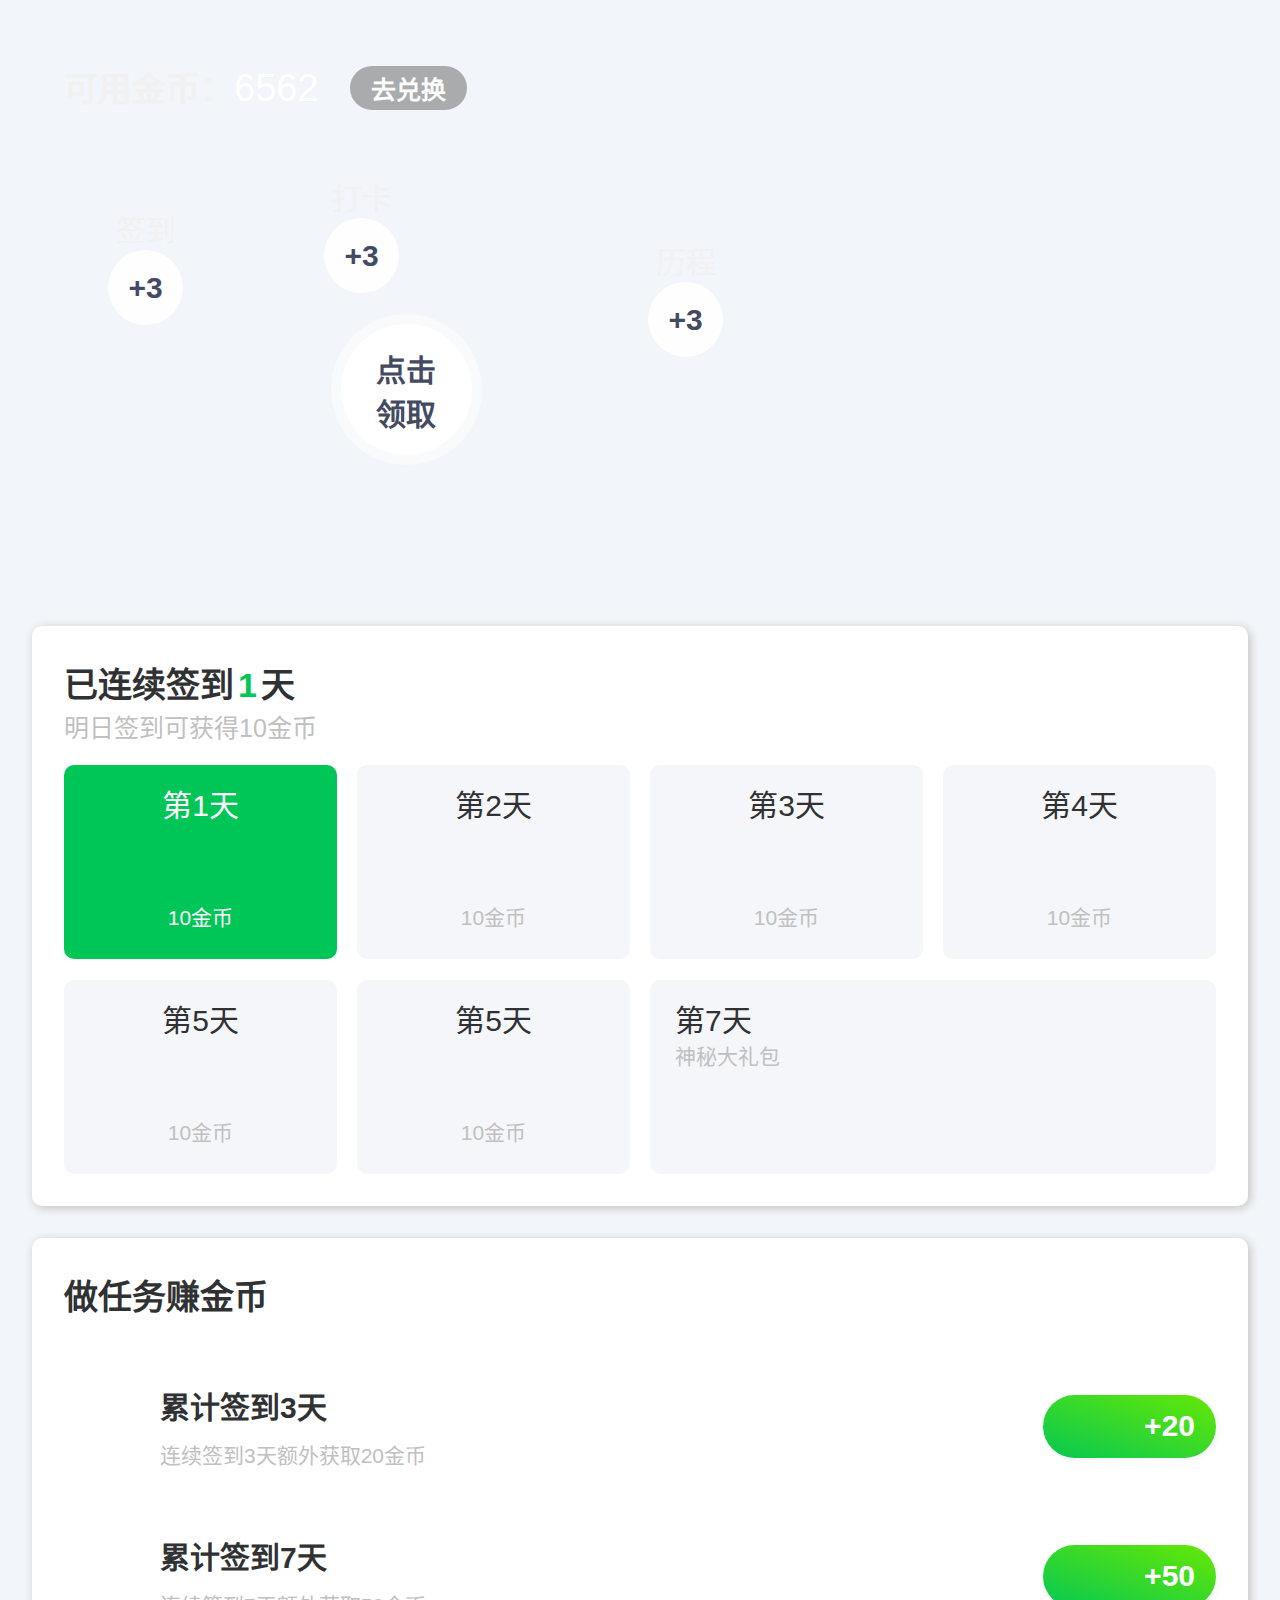
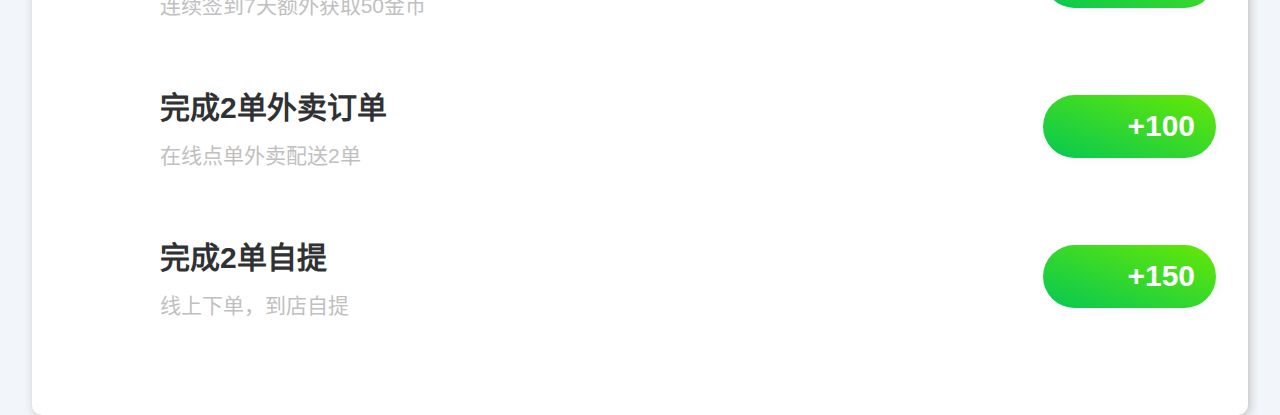
==== page4.html @ 18d3a0b7 "1 file modified, 3 added, 1 deleted" ====
<!DOCTYPE html>


<html lang="zh-CN" style="--status-bar-height: 0px; --top-window-height: 0px; --window-left: 0px; --window-right: 0px; --window-margin: 0px; --window-top: calc(var(--top-window-height) + 0px); --window-bottom: 0px;"><head>
  <meta charset="utf-8">
  <meta http-equiv="X-UA-Compatible" content="IE=edge">
  <title>每日签到</title>
  <script>
      var coverSupport = 'CSS' in window && typeof CSS.supports === 'function' && (CSS.supports('top: env(a)') || CSS.supports('top: constant(a)'))
      document.write('<meta name="viewport" content="width=device-width, user-scalable=no, initial-scale=1.0, maximum-scale=1.0, minimum-scale=1.0' + (coverSupport ? ', viewport-fit=cover' : '') + '" />')
  </script><meta name="viewport" content="width=device-width, user-scalable=no, initial-scale=1.0, maximum-scale=1.0, minimum-scale=1.0, viewport-fit=cover">
  <link rel="stylesheet" href="/static/index.css">
<style type="text/css">@charset "UTF-8";
/**
* 这里是uni-app内置的常用样式变量
*
* uni-app 官方扩展插件及插件市场（https://ext.dcloud.net.cn）上很多三方插件均使用了这些样式变量
* 如果你是插件开发者，建议你使用scss预处理，并在插件代码中直接使用这些变量（无需 import 这个文件），方便用户通过搭积木的方式开发整体风格一致的App
*
*/
/**
* 如果你是App开发者（插件使用者），你可以通过修改这些变量来定制自己的插件主题，实现自定义主题功能
*
* 如果你的项目同样使用了scss预处理，你也可以直接在你的 scss 代码中使用如下变量，同时无需 import 这个文件
*/
/* 颜色变量 */
/* 行为相关颜色 */
/* 文字基本颜色 */
/* 背景颜色 */
/* 边框颜色 */
/* 尺寸变量 */
/* 文字尺寸 */
/* 图片尺寸 */
/* Border Radius */
/* 水平间距 */
/* 垂直间距 */
/* 透明度 */
/* 文章场景相关 */
/*
ColorUi for uniApp  v2.1.6 | by 文晓港 2019-05-31 10:44:24
仅供学习交流，如作它用所承受的法律责任一概与作者无关  

*使用ColorUi开发扩展与插件时，请注明基于ColorUi开发 

（QQ交流群：240787041）
*/
/* ==================
  初始化
==================== */
body {
background-color: #f2f5f9;
font-size: 30px;
color: #333333;
font-family: Helvetica Neue, Helvetica, sans-serif;
}
uni-view,
uni-scroll-view,
uni-swiper,
uni-button,
uni-input,
uni-textarea,
uni-label,
uni-navigator,
uni-image {
box-sizing: border-box;
}
.round {
border-radius: 5406px;
}
.radius {
border-radius: 6px;
}
/* ==================
    图片
==================== */
uni-image {
max-width: 100%;
display: inline-block;
position: relative;
z-index: 0;
}
uni-image.loading::before {
content: "";
background-color: #f5f5f5;
display: block;
position: absolute;
width: 100%;
height: 100%;
z-index: -2;
}
uni-image.loading::after {
content: "\e7f1";
font-family: "cuIcon";
position: absolute;
top: 0;
left: 0;
width: 34px;
height: 34px;
line-height: 34px;
right: 0;
bottom: 0;
z-index: -1;
font-size: 34px;
margin: auto;
color: #ccc;
-webkit-animation: cuIcon-spin 2s infinite linear;
animation: cuIcon-spin 2s infinite linear;
display: block;
}
.response {
width: 100%;
}
/* ==================
   开关
==================== */
uni-switch,
uni-checkbox,
uni-radio {
position: relative;
}
uni-switch::after,
uni-switch::before {
font-family: "cuIcon";
content: "\e645";
position: absolute;
color: #ffffff !important;
top: 0%;
left: 0px;
font-size: 28px;
line-height: 26px;
width: 50%;
text-align: center;
pointer-events: none;
-webkit-transform: scale(0, 0);
    transform: scale(0, 0);
transition: all 0.3s ease-in-out 0s;
z-index: 9;
bottom: 0;
height: 26px;
margin: auto;
}
uni-switch::before {
content: "\e646";
right: 0;
-webkit-transform: scale(1, 1);
    transform: scale(1, 1);
left: auto;
}
uni-switch[checked]::after,
uni-switch.checked::after {
-webkit-transform: scale(1, 1);
    transform: scale(1, 1);
}
uni-switch[checked]::before,
uni-switch.checked::before {
-webkit-transform: scale(0, 0);
    transform: scale(0, 0);
}
uni-radio::before,
uni-checkbox::before {
font-family: "cuIcon";
content: "\e645";
position: absolute;
color: #ffffff !important;
top: 50%;
margin-top: -8px;
right: 5px;
font-size: 34px;
line-height: 16px;
pointer-events: none;
-webkit-transform: scale(1, 1);
    transform: scale(1, 1);
transition: all 0.3s ease-in-out 0s;
z-index: 9;
}
uni-radio .wx-radio-input,
uni-checkbox .wx-checkbox-input,
uni-radio .uni-radio-input,
uni-checkbox .uni-checkbox-input {
margin: 0;
width: 24px;
height: 24px;
}
uni-checkbox.round .wx-checkbox-input,
uni-checkbox.round .uni-checkbox-input {
border-radius: 108px;
}
uni-switch[checked]::before {
-webkit-transform: scale(0, 0);
    transform: scale(0, 0);
}
uni-switch .wx-switch-input,
uni-switch .uni-switch-input {
border: none;
padding: 0 24px;
width: 48px;
height: 26px;
margin: 0;
border-radius: 108px;
}
uni-switch .wx-switch-input:not([class*="bg-"]),
uni-switch .uni-switch-input:not([class*="bg-"]) {
background: #8799a3 !important;
}
uni-switch .wx-switch-input::after,
uni-switch .uni-switch-input::after {
margin: auto;
width: 26px;
height: 26px;
border-radius: 108px;
left: 0px;
top: 0px;
bottom: 0px;
position: absolute;
-webkit-transform: scale(0.9, 0.9);
    transform: scale(0.9, 0.9);
transition: all 0.1s ease-in-out 0s;
}
uni-switch .wx-switch-input.wx-switch-input-checked::after,
uni-switch .uni-switch-input.uni-switch-input-checked::after {
margin: auto;
left: 22px;
box-shadow: none;
-webkit-transform: scale(0.9, 0.9);
    transform: scale(0.9, 0.9);
}
uni-radio-group {
display: inline-block;
}
uni-switch.radius .wx-switch-input::after,
uni-switch.radius .wx-switch-input,
uni-switch.radius .wx-switch-input::before,
uni-switch.radius .uni-switch-input::after,
uni-switch.radius .uni-switch-input,
uni-switch.radius .uni-switch-input::before {
border-radius: 10px;
}
uni-switch .wx-switch-input::before,
uni-radio.radio::before,
uni-checkbox .wx-checkbox-input::before,
uni-radio .wx-radio-input::before,
uni-switch .uni-switch-input::before,
uni-radio.radio::before,
uni-checkbox .uni-checkbox-input::before,
uni-radio .uni-radio-input::before {
display: none;
}
uni-radio.radio[checked]::after,
uni-radio.radio .uni-radio-input-checked::after {
content: "";
background-color: transparent;
display: block;
position: absolute;
width: 8px;
height: 8px;
z-index: 999;
top: 0px;
left: 0px;
right: 0;
bottom: 0;
margin: auto;
border-radius: 216px;

border: 7px solid #ffffff !important;
}
.switch-sex::after {
content: "\e71c";
}
.switch-sex::before {
content: "\e71a";
}
.switch-sex .wx-switch-input,
.switch-sex .uni-switch-input {
background: #e54d42 !important;
border-color: #e54d42 !important;
}
.switch-sex[checked] .wx-switch-input,
.switch-sex.checked .uni-switch-input {
background: #0081ff !important;
border-color: #0081ff !important;
}
uni-switch.red[checked] .wx-switch-input.wx-switch-input-checked,
uni-checkbox.red[checked] .wx-checkbox-input,
uni-radio.red[checked] .wx-radio-input,
uni-switch.red.checked .uni-switch-input.uni-switch-input-checked,
uni-checkbox.red.checked .uni-checkbox-input,
uni-radio.red.checked .uni-radio-input {
background-color: #e54d42 !important;
border-color: #e54d42 !important;
color: #ffffff !important;
}
uni-switch.orange[checked] .wx-switch-input,
uni-checkbox.orange[checked] .wx-checkbox-input,
uni-radio.orange[checked] .wx-radio-input,
uni-switch.orange.checked .uni-switch-input,
uni-checkbox.orange.checked .uni-checkbox-input,
uni-radio.orange.checked .uni-radio-input {
background-color: #f37b1d !important;
border-color: #f37b1d !important;
color: #ffffff !important;
}
uni-switch.yellow[checked] .wx-switch-input,
uni-checkbox.yellow[checked] .wx-checkbox-input,
uni-radio.yellow[checked] .wx-radio-input,
uni-switch.yellow.checked .uni-switch-input,
uni-checkbox.yellow.checked .uni-checkbox-input,
uni-radio.yellow.checked .uni-radio-input {
background-color: #fbbd08 !important;
border-color: #fbbd08 !important;
color: #333333 !important;
}
uni-switch.olive[checked] .wx-switch-input,
uni-checkbox.olive[checked] .wx-checkbox-input,
uni-radio.olive[checked] .wx-radio-input,
uni-switch.olive.checked .uni-switch-input,
uni-checkbox.olive.checked .uni-checkbox-input,
uni-radio.olive.checked .uni-radio-input {
background-color: #8dc63f !important;
border-color: #8dc63f !important;
color: #ffffff !important;
}
uni-switch.green[checked] .wx-switch-input,
uni-switch[checked] .wx-switch-input,
uni-checkbox.green[checked] .wx-checkbox-input,
uni-checkbox[checked] .wx-checkbox-input,
uni-radio.green[checked] .wx-radio-input,
uni-radio[checked] .wx-radio-input,
uni-switch.green.checked .uni-switch-input,
uni-switch.checked .uni-switch-input,
uni-checkbox.green.checked .uni-checkbox-input,
uni-checkbox.checked .uni-checkbox-input,
uni-radio.green.checked .uni-radio-input,
uni-radio.checked .uni-radio-input {
background-color: #39b54a !important;
border-color: #39b54a !important;
color: #ffffff !important;
border-color: #39B54A !important;
}
uni-switch.cyan[checked] .wx-switch-input,
uni-checkbox.cyan[checked] .wx-checkbox-input,
uni-radio.cyan[checked] .wx-radio-input,
uni-switch.cyan.checked .uni-switch-input,
uni-checkbox.cyan.checked .uni-checkbox-input,
uni-radio.cyan.checked .uni-radio-input {
background-color: #1cbbb4 !important;
border-color: #1cbbb4 !important;
color: #ffffff !important;
}
uni-switch.blue[checked] .wx-switch-input,
uni-checkbox.blue[checked] .wx-checkbox-input,
uni-radio.blue[checked] .wx-radio-input,
uni-switch.blue.checked .uni-switch-input,
uni-checkbox.blue.checked .uni-checkbox-input,
uni-radio.blue.checked .uni-radio-input {
background-color: #0081ff !important;
border-color: #0081ff !important;
color: #ffffff !important;
}
uni-switch.purple[checked] .wx-switch-input,
uni-checkbox.purple[checked] .wx-checkbox-input,
uni-radio.purple[checked] .wx-radio-input,
uni-switch.purple.checked .uni-switch-input,
uni-checkbox.purple.checked .uni-checkbox-input,
uni-radio.purple.checked .uni-radio-input {
background-color: #6739b6 !important;
border-color: #6739b6 !important;
color: #ffffff !important;
}
uni-switch.mauve[checked] .wx-switch-input,
uni-checkbox.mauve[checked] .wx-checkbox-input,
uni-radio.mauve[checked] .wx-radio-input,
uni-switch.mauve.checked .uni-switch-input,
uni-checkbox.mauve.checked .uni-checkbox-input,
uni-radio.mauve.checked .uni-radio-input {
background-color: #9c26b0 !important;
border-color: #9c26b0 !important;
color: #ffffff !important;
}
uni-switch.pink[checked] .wx-switch-input,
uni-checkbox.pink[checked] .wx-checkbox-input,
uni-radio.pink[checked] .wx-radio-input,
uni-switch.pink.checked .uni-switch-input,
uni-checkbox.pink.checked .uni-checkbox-input,
uni-radio.pink.checked .uni-radio-input {
background-color: #e03997 !important;
border-color: #e03997 !important;
color: #ffffff !important;
}
uni-switch.brown[checked] .wx-switch-input,
uni-checkbox.brown[checked] .wx-checkbox-input,
uni-radio.brown[checked] .wx-radio-input,
uni-switch.brown.checked .uni-switch-input,
uni-checkbox.brown.checked .uni-checkbox-input,
uni-radio.brown.checked .uni-radio-input {
background-color: #a5673f !important;
border-color: #a5673f !important;
color: #ffffff !important;
}
uni-switch.grey[checked] .wx-switch-input,
uni-checkbox.grey[checked] .wx-checkbox-input,
uni-radio.grey[checked] .wx-radio-input,
uni-switch.grey.checked .uni-switch-input,
uni-checkbox.grey.checked .uni-checkbox-input,
uni-radio.grey.checked .uni-radio-input {
background-color: #8799a3 !important;
border-color: #8799a3 !important;
color: #ffffff !important;
}
uni-switch.gray[checked] .wx-switch-input,
uni-checkbox.gray[checked] .wx-checkbox-input,
uni-radio.gray[checked] .wx-radio-input,
uni-switch.gray.checked .uni-switch-input,
uni-checkbox.gray.checked .uni-checkbox-input,
uni-radio.gray.checked .uni-radio-input {
background-color: #f0f0f0 !important;
border-color: #f0f0f0 !important;
color: #333333 !important;
}
uni-switch.black[checked] .wx-switch-input,
uni-checkbox.black[checked] .wx-checkbox-input,
uni-radio.black[checked] .wx-radio-input,
uni-switch.black.checked .uni-switch-input,
uni-checkbox.black.checked .uni-checkbox-input,
uni-radio.black.checked .uni-radio-input {
background-color: #333333 !important;
border-color: #333333 !important;
color: #ffffff !important;
}
uni-switch.white[checked] .wx-switch-input,
uni-checkbox.white[checked] .wx-checkbox-input,
uni-radio.white[checked] .wx-radio-input,
uni-switch.white.checked .uni-switch-input,
uni-checkbox.white.checked .uni-checkbox-input,
uni-radio.white.checked .uni-radio-input {
background-color: #ffffff !important;
border-color: #ffffff !important;
color: #333333 !important;
}
/* ==================
    边框
==================== */
/* -- 实线 -- */
.solid,
.solid-top,
.solid-right,
.solid-bottom,
.solid-left,
.solids,
.solids-top,
.solids-right,
.solids-bottom,
.solids-left,
.dashed,
.dashed-top,
.dashed-right,
.dashed-bottom,
.dashed-left {
position: relative;
}
.solid::after,
.solid-top::after,
.solid-right::after,
.solid-bottom::after,
.solid-left::after,
.solids::after,
.solids-top::after,
.solids-right::after,
.solids-bottom::after,
.solids-left::after,
.dashed::after,
.dashed-top::after,
.dashed-right::after,
.dashed-bottom::after,
.dashed-left::after {
content: " ";
width: 200%;
height: 200%;
position: absolute;
top: 0;
left: 0;
border-radius: inherit;
-webkit-transform: scale(0.5);
    transform: scale(0.5);
-webkit-transform-origin: 0 0;
    transform-origin: 0 0;
pointer-events: none;
box-sizing: border-box;
}
.solid::after {
border: 1px solid rgba(0, 0, 0, 0.1);
}
.solid-top::after {
border-top: 1px solid rgba(0, 0, 0, 0.1);
}
.solid-right::after {
border-right: 1px solid rgba(0, 0, 0, 0.1);
}
.solid-bottom::after {
border-bottom: 1px solid rgba(0, 0, 0, 0.1);
}
.solid-left::after {
border-left: 1px solid rgba(0, 0, 0, 0.1);
}
.solids::after {
border: 8px solid #eee;
}
.solids-top::after {
border-top: 8px solid #eee;
}
.solids-right::after {
border-right: 8px solid #eee;
}
.solids-bottom::after {
border-bottom: 8px solid #eee;
}
.solids-left::after {
border-left: 8px solid #eee;
}
/* -- 虚线 -- */
.dashed::after {
border: 1px dashed #ddd;
}
.dashed-top::after {
border-top: 1px dashed #ddd;
}
.dashed-right::after {
border-right: 1px dashed #ddd;
}
.dashed-bottom::after {
border-bottom: 1px dashed #ddd;
}
.dashed-left::after {
border-left: 1px dashed #ddd;
}
/* -- 阴影 -- */
.shadow[class*='white'] {
--ShadowSize: 0 1px 6px;
}
.shadow-lg {
--ShadowSize: 0px 43px 108px 0px;
}
.shadow-warp {
position: relative;
box-shadow: 0 0 10px rgba(0, 0, 0, 0.1);
}
.shadow-warp:before,
.shadow-warp:after {
position: absolute;
content: "";
top: 21px;
bottom: 32px;
left: 21px;
width: 50%;
box-shadow: 0 32px 21px rgba(0, 0, 0, 0.2);
-webkit-transform: rotate(-3deg);
    transform: rotate(-3deg);
z-index: -1;
}
.shadow-warp:after {
right: 21px;
left: auto;
-webkit-transform: rotate(3deg);
    transform: rotate(3deg);
}
.shadow-blur {
position: relative;
}
.shadow-blur::before {
content: "";
display: block;
background: inherit;
-webkit-filter: blur(10px);
    filter: blur(10px);
position: absolute;
width: 100%;
height: 100%;
top: 10px;
left: 10px;
z-index: -1;
opacity: 0.4;
-webkit-transform-origin: 0 0;
    transform-origin: 0 0;
border-radius: inherit;
-webkit-transform: scale(1, 1);
    transform: scale(1, 1);
}
/* ==================
    按钮
==================== */
.cu-btn {
position: relative;
border: 0px;
display: inline-flex;
align-items: center;
justify-content: center;
box-sizing: border-box;
padding: 0 32px;
font-size: 30px;
height: 69px;
line-height: 1;
text-align: center;
text-decoration: none;
overflow: visible;
margin-left: initial;
-webkit-transform: translate(0px, 0px);
    transform: translate(0px, 0px);
margin-right: initial;
}
.cu-btn::after {
display: none;
}
.cu-btn:not([class*="bg-"]) {
background-color: #f0f0f0;
}
.cu-btn[class*="line"] {
background-color: transparent;
}
.cu-btn[class*="line"]::after {
content: " ";
display: block;
width: 200%;
height: 200%;
position: absolute;
top: 0;
left: 0;
border: 1px solid currentColor;
-webkit-transform: scale(0.5);
    transform: scale(0.5);
-webkit-transform-origin: 0 0;
    transform-origin: 0 0;
box-sizing: border-box;
border-radius: 12px;
z-index: 1;
pointer-events: none;
}
.cu-btn.round[class*="line"]::after {
border-radius: 1081px;
}
.cu-btn[class*="lines"]::after {
border: 6px solid currentColor;
}
.cu-btn[class*="bg-"]::after {
display: none;
}
.cu-btn.sm {
padding: 0 21px;
font-size: 21px;
height: 51px;
}
.cu-btn.lg {
padding: 0 43px;
font-size: 34px;
height: 86px;
}
.cu-btn.cuIcon.sm {
width: 51px;
height: 51px;
}
.cu-btn.cuIcon {
width: 69px;
height: 69px;
border-radius: 540px;
padding: 0;
}
uni-button.cuIcon.lg {
width: 86px;
height: 86px;
}
.cu-btn.shadow-blur::before {
top: 4px;
left: 4px;
-webkit-filter: blur(6px);
    filter: blur(6px);
opacity: 0.6;
}
.cu-btn.button-hover {
-webkit-transform: translate(1px, 1px);
    transform: translate(1px, 1px);
}
.block {
display: block;
}
.cu-btn.block {
display: flex;
}
.cu-btn[disabled] {
opacity: 0.6;
color: #ffffff;
}
/* ==================
    徽章
==================== */
.cu-tag {
font-size: 25px;
vertical-align: middle;
position: relative;
display: inline-flex;
align-items: center;
justify-content: center;
box-sizing: border-box;
padding: 0px 17px;
height: 51px;
font-family: Helvetica Neue, Helvetica, sans-serif;
white-space: nowrap;
}
.cu-tag:not([class*="bg"]):not([class*="line"]) {
background-color: #f1f1f1;
}
.cu-tag[class*="line-"]::after {
content: " ";
width: 200%;
height: 200%;
position: absolute;
top: 0;
left: 0;
border: 1px solid currentColor;
-webkit-transform: scale(0.5);
    transform: scale(0.5);
-webkit-transform-origin: 0 0;
    transform-origin: 0 0;
box-sizing: border-box;
border-radius: inherit;
z-index: 1;
pointer-events: none;
}
.cu-tag.radius[class*="line"]::after {
border-radius: 12px;
}
.cu-tag.round[class*="line"]::after {
border-radius: 1081px;
}
.cu-tag[class*="line-"]::after {
border-radius: 0;
}
.cu-tag+.cu-tag {
margin-left: 10px;
}
.cu-tag.sm {
font-size: 21px;
padding: 0px 12px;
height: 34px;
}
.cu-capsule {
display: inline-flex;
vertical-align: middle;
}
.cu-capsule+.cu-capsule {
margin-left: 10px;
}
.cu-capsule .cu-tag {
margin: 0;
}
.cu-capsule .cu-tag[class*="line-"]:last-child::after {
border-left: 0px solid transparent;
}
.cu-capsule .cu-tag[class*="line-"]:first-child::after {
border-right: 0px solid transparent;
}
.cu-capsule.radius .cu-tag:first-child {
border-top-left-radius: 6px;
border-bottom-left-radius: 6px;
}
.cu-capsule.radius .cu-tag:last-child::after,
.cu-capsule.radius .cu-tag[class*="line-"] {
border-top-right-radius: 12px;
border-bottom-right-radius: 12px;
}
.cu-capsule.round .cu-tag:first-child {
border-top-left-radius: 216px;
border-bottom-left-radius: 216px;
text-indent: 4px;
}
.cu-capsule.round .cu-tag:last-child::after,
.cu-capsule.round .cu-tag:last-child {
border-top-right-radius: 216px;
border-bottom-right-radius: 216px;
text-indent: -4px;
}
.cu-tag.badge {
border-radius: 216px;
position: absolute;
top: -10px;
right: -10px;
font-size: 21px;
padding: 0px 10px;
height: 30px;
color: #ffffff;
}
.cu-tag.badge:not([class*="bg-"]) {
background-color: #dd514c;
}
.cu-tag:empty:not([class*="cuIcon-"]) {
padding: 0px;
width: 17px;
height: 17px;
top: -4px;
right: -4px;
}
.cu-tag[class*="cuIcon-"] {
width: 34px;
height: 34px;
top: -4px;
right: -4px;
}
/* ==================
    头像
==================== */
.cu-avatar {
font-variant: small-caps;
margin: 0;
padding: 0;
display: inline-flex;
text-align: center;
justify-content: center;
align-items: center;
background-color: #ccc;
color: #ffffff;
white-space: nowrap;
position: relative;
width: 69px;
height: 69px;
background-size: cover;
background-position: center;
vertical-align: middle;
font-size: 1.5em;
}
.cu-avatar.sm {
width: 51px;
height: 51px;
font-size: 1em;
}
.cu-avatar.lg {
width: 103px;
height: 103px;
font-size: 2em;
}
.cu-avatar.xl {
width: 138px;
height: 138px;
font-size: 2.5em;
}
.cu-avatar .avatar-text {
font-size: 0.4em;
}
.cu-avatar-group {
direction: rtl;
unicode-bidi: bidi-override;
padding: 0 10px 0 43px;
display: inline-block;
}
.cu-avatar-group .cu-avatar {
margin-left: -32px;
border: 4px solid #f1f1f1;
vertical-align: middle;
}
.cu-avatar-group .cu-avatar.sm {
margin-left: -21px;
border: 1px solid #f1f1f1;
}
/* ==================
   进度条
==================== */
.cu-progress {
overflow: hidden;
height: 30px;
background-color: #ebeef5;
display: inline-flex;
align-items: center;
width: 100%;
}
.cu-progress+uni-view,
.cu-progress+uni-text {
line-height: 1;
}
.cu-progress.xs {
height: 10px;
}
.cu-progress.sm {
height: 21px;
}
.cu-progress uni-view {
width: 0;
height: 100%;
align-items: center;
display: flex;
justify-items: flex-end;
justify-content: space-around;
font-size: 21px;
color: #ffffff;
transition: width 0.6s ease;
}
.cu-progress uni-text {
align-items: center;
display: flex;
font-size: 21px;
color: #333333;
text-indent: 10px;
}
.cu-progress.text-progress {
padding-right: 64px;
}
.cu-progress.striped uni-view {
background-image: linear-gradient(45deg, rgba(255, 255, 255, 0.15) 25%, transparent 25%, transparent 50%, rgba(255, 255, 255, 0.15) 50%, rgba(255, 255, 255, 0.15) 75%, transparent 75%, transparent);
background-size: 77px 77px;
}
.cu-progress.active uni-view {
-webkit-animation: progress-stripes 2s linear infinite;
    animation: progress-stripes 2s linear infinite;
}
@-webkit-keyframes progress-stripes {
from {
background-position: 77px 0;
}
to {
background-position: 0 0;
}
}
@keyframes progress-stripes {
from {
background-position: 77px 0;
}
to {
background-position: 0 0;
}
}
/* ==================
    加载
==================== */
.cu-load {
display: block;
line-height: 3em;
text-align: center;
}
.cu-load::before {
font-family: "cuIcon";
display: inline-block;
margin-right: 6px;
}
.cu-load.loading::before {
content: "\e67a";
-webkit-animation: cuIcon-spin 2s infinite linear;
    animation: cuIcon-spin 2s infinite linear;
}
.cu-load.loading::after {
content: "加载中...";
}
.cu-load.over::before {
content: "\e64a";
}
.cu-load.over::after {
content: "没有更多了";
}
.cu-load.erro::before {
content: "\e658";
}
.cu-load.erro::after {
content: "加载失败";
}
.cu-load.load-cuIcon::before {
font-size: 34px;
}
.cu-load.load-cuIcon::after {
display: none;
}
.cu-load.load-cuIcon.over {
display: none;
}
.cu-load.load-modal {
position: fixed;
top: 0;
right: 0;
bottom: 151px;
left: 0;
margin: auto;
width: 281px;
height: 281px;
background-color: #ffffff;
border-radius: 10px;
box-shadow: 0 0 0px 2162px rgba(0, 0, 0, 0.5);
display: flex;
align-items: center;
flex-direction: column;
justify-content: center;
font-size: 30px;
z-index: 9999;
line-height: 2.4em;
}
.cu-load.load-modal [class*="cuIcon-"] {
font-size: 64px;
}
.cu-load.load-modal uni-image {
width: 75px;
height: 75px;
}
.cu-load.load-modal::after {
content: "";
position: absolute;
background-color: #ffffff;
border-radius: 50%;
width: 216px;
height: 216px;
font-size: 10px;
border-top: 6px solid rgba(0, 0, 0, 0.05);
border-right: 6px solid rgba(0, 0, 0, 0.05);
border-bottom: 6px solid rgba(0, 0, 0, 0.05);
border-left: 6px solid #f37b1d;
-webkit-animation: cuIcon-spin 1s infinite linear;
    animation: cuIcon-spin 1s infinite linear;
z-index: -1;
}
.load-progress {
pointer-events: none;
top: 0;
position: fixed;
width: 100%;
left: 0;
z-index: 2000;
}
.load-progress.hide {
display: none;
}
.load-progress .load-progress-bar {
position: relative;
width: 100%;
height: 4px;
overflow: hidden;
transition: all 200ms ease 0s;
}
.load-progress .load-progress-spinner {
position: absolute;
top: 10px;
right: 10px;
z-index: 2000;
display: block;
}
.load-progress .load-progress-spinner::after {
content: "";
display: block;
width: 25px;
height: 25px;
-webkit-box-sizing: border-box;
box-sizing: border-box;
border: solid 4px transparent;
border-top-color: inherit;
border-left-color: inherit;
border-radius: 50%;
-webkit-animation: load-progress-spinner 0.4s linear infinite;
animation: load-progress-spinner 0.4s linear infinite;
}
@-webkit-keyframes load-progress-spinner {
0% {
-webkit-transform: rotate(0);
transform: rotate(0);
}
100% {
-webkit-transform: rotate(360deg);
transform: rotate(360deg);
}
}
@keyframes load-progress-spinner {
0% {
-webkit-transform: rotate(0);
transform: rotate(0);
}
100% {
-webkit-transform: rotate(360deg);
transform: rotate(360deg);
}
}
/* ==================
    列表
==================== */
.grayscale {
-webkit-filter: grayscale(1);
    filter: grayscale(1);
}
.cu-list+.cu-list {
margin-top: 32px
}
.cu-list>.cu-item {
transition: all .6s ease-in-out 0s;
-webkit-transform: translateX(0px);
    transform: translateX(0px)
}
.cu-list>.cu-item.move-cur {
-webkit-transform: translateX(-281px);
    transform: translateX(-281px)
}
.cu-list>.cu-item .move {
position: absolute;
right: 0;
display: flex;
width: 281px;
height: 100%;
-webkit-transform: translateX(100%);
    transform: translateX(100%)
}
.cu-list>.cu-item .move uni-view {
display: flex;
flex: 1;
justify-content: center;
align-items: center
}
.cu-list.menu-avatar {
overflow: hidden;
}
.cu-list.menu-avatar>.cu-item {
position: relative;
display: flex;
padding-right: 10px;
height: 151px;
background-color: #ffffff;
justify-content: flex-end;
align-items: center
}
.cu-list.menu-avatar>.cu-item>.cu-avatar {
position: absolute;
left: 32px
}
.cu-list.menu-avatar>.cu-item .flex .text-cut {
max-width: 551px
}
.cu-list.menu-avatar>.cu-item .content {
position: absolute;
left: 157px;
width: calc(100% - 103px - 64px - 129px - 21px);
line-height: 1.6em;
}
.cu-list.menu-avatar>.cu-item .content.flex-sub {
width: calc(100% - 103px - 64px - 21px);
}
.cu-list.menu-avatar>.cu-item .content>uni-view:first-child {
font-size: 32px;
display: flex;
align-items: center
}
.cu-list.menu-avatar>.cu-item .content .cu-tag.sm {
display: inline-block;
margin-left: 10px;
height: 30px;
font-size: 17px;
line-height: 34px
}
.cu-list.menu-avatar>.cu-item .action {
width: 108px;
text-align: center
}
.cu-list.menu-avatar>.cu-item .action uni-view+uni-view {
margin-top: 10px
}
.cu-list.menu-avatar.comment>.cu-item .content {
position: relative;
left: 0;
width: auto;
flex: 1;
}
.cu-list.menu-avatar.comment>.cu-item {
padding: 32px 32px 32px 129px;
height: auto
}
.cu-list.menu-avatar.comment .cu-avatar {
align-self: flex-start
}
.cu-list.menu>.cu-item {
position: relative;
display: flex;
padding: 0 32px;
min-height: 108px;
background-color: #ffffff;
justify-content: space-between;
align-items: center
}
.cu-list.menu>.cu-item:last-child:after {
border: none
}
.cu-list.menu-avatar>.cu-item:after,
.cu-list.menu>.cu-item:after {
position: absolute;
top: 0;
left: 0;
box-sizing: border-box;
width: 200%;
height: 200%;
border-bottom: 1px solid #ddd;
border-radius: inherit;
content: " ";
-webkit-transform: scale(.5);
    transform: scale(.5);
-webkit-transform-origin: 0 0;
    transform-origin: 0 0;
pointer-events: none
}
.cu-list.menu>.cu-item.grayscale {
background-color: #f5f5f5
}
.cu-list.menu>.cu-item.cur {
background-color: #fcf7e9
}
.cu-list.menu>.cu-item.arrow {
padding-right: 97px
}
.cu-list.menu>.cu-item.arrow:before {
position: absolute;
top: 0;
right: 32px;
bottom: 0;
display: block;
margin: auto;
width: 32px;
height: 32px;
color: #8799a3;
content: "\e6a3";
text-align: center;
font-size: 36px;
font-family: cuIcon;
line-height: 32px
}
.cu-list.menu>.cu-item uni-button.content {
padding: 0;
background-color: transparent;
justify-content: flex-start
}
.cu-list.menu>.cu-item uni-button.content:after {
display: none
}
.cu-list.menu>.cu-item .cu-avatar-group .cu-avatar {
border-color: #ffffff
}
.cu-list.menu>.cu-item .content>uni-view:first-child {
display: flex;
align-items: center
}
.cu-list.menu>.cu-item .content>uni-text[class*=cuIcon] {
display: inline-block;
margin-right: 10px;
width: 1.6em;
text-align: center
}
.cu-list.menu>.cu-item .content>uni-image {
display: inline-block;
margin-right: 10px;
width: 1.6em;
height: 1.6em;
vertical-align: middle
}
.cu-list.menu>.cu-item .content {
font-size: 32px;
line-height: 1.6em;
flex: 1
}
.cu-list.menu>.cu-item .content .cu-tag.sm {
display: inline-block;
margin-left: 10px;
height: 30px;
font-size: 17px;
line-height: 34px
}
.cu-list.menu>.cu-item .action .cu-tag:empty {
right: 10px
}
.cu-list.menu {
display: block;
overflow: hidden
}
.cu-list.menu.sm-border>.cu-item:after {
left: 32px;
width: calc(200% - 129px)
}
.cu-list.grid>.cu-item {
position: relative;
display: flex;
padding: 21px 0 32px;
transition-duration: 0s;
flex-direction: column
}
.cu-list.grid>.cu-item:after {
position: absolute;
top: 0;
left: 0;
box-sizing: border-box;
width: 200%;
height: 200%;
border-right: 1px solid rgba(0, 0, 0, .1);
border-bottom: 1px solid rgba(0, 0, 0, .1);
border-radius: inherit;
content: " ";
-webkit-transform: scale(.5);
    transform: scale(.5);
-webkit-transform-origin: 0 0;
    transform-origin: 0 0;
pointer-events: none
}
.cu-list.grid>.cu-item uni-text {
display: block;
margin-top: 10px;
color: #888;
font-size: 28px;
line-height: 43px
}
.cu-list.grid>.cu-item [class*=cuIcon] {
position: relative;
display: block;
margin-top: 21px;
width: 100%;
font-size: 51px
}
.cu-list.grid>.cu-item .cu-tag {
right: auto;
left: 50%;
margin-left: 21px
}
.cu-list.grid {
background-color: #ffffff;
text-align: center
}
.cu-list.grid.no-border>.cu-item {
padding-top: 10px;
padding-bottom: 21px
}
.cu-list.grid.no-border>.cu-item:after {
border: none
}
.cu-list.grid.no-border {
padding: 21px 10px
}
.cu-list.grid.col-3>.cu-item:nth-child(3n):after,
.cu-list.grid.col-4>.cu-item:nth-child(4n):after,
.cu-list.grid.col-5>.cu-item:nth-child(5n):after {
border-right-width: 0
}
.cu-list.card-menu {
overflow: hidden;
margin-right: 32px;
margin-left: 32px;
border-radius: 21px
}
/* ==================
    操作条
==================== */
.cu-bar {
display: flex;
position: relative;
align-items: center;
min-height: 108px;
justify-content: space-between;
}
.cu-bar .action {
display: flex;
align-items: center;
height: 100%;
justify-content: center;
max-width: 100%;
}
.cu-bar .action.border-title {
position: relative;
top: -10px;
}
.cu-bar .action.border-title uni-text[class*="bg-"]:last-child {
position: absolute;
bottom: -0.5rem;
min-width: 2rem;
height: 6px;
left: 0;
}
.cu-bar .action.sub-title {
position: relative;
top: -0.2rem;
}
.cu-bar .action.sub-title uni-text {
position: relative;
z-index: 1;
}
.cu-bar .action.sub-title uni-text[class*="bg-"]:last-child {
position: absolute;
display: inline-block;
bottom: -0.2rem;
border-radius: 6px;
width: 100%;
height: 0.6rem;
left: 0.6rem;
opacity: 0.3;
z-index: 0;
}
.cu-bar .action.sub-title uni-text[class*="text-"]:last-child {
position: absolute;
display: inline-block;
bottom: -0.7rem;
left: 0.5rem;
opacity: 0.2;
z-index: 0;
text-align: right;
font-weight: 900;
font-size: 38px;
}
.cu-bar.justify-center .action.border-title uni-text:last-child,
.cu-bar.justify-center .action.sub-title uni-text:last-child {
left: 0;
right: 0;
margin: auto;
text-align: center;
}
.cu-bar .action:first-child {
margin-left: 32px;
font-size: 32px;
}
.cu-bar .action uni-text.text-cut {
text-align: left;
width: 100%;
}
.cu-bar .cu-avatar:first-child {
margin-left: 21px;
}
.cu-bar .action:first-child>uni-text[class*="cuIcon-"] {
margin-left: -0.3em;
margin-right: 0.3em;
}
.cu-bar .action:last-child {
margin-right: 32px;
}
.cu-bar .action>uni-text[class*="cuIcon-"],
.cu-bar .action>uni-view[class*="cuIcon-"] {
font-size: 38px;
}
.cu-bar .action>uni-text[class*="cuIcon-"]+uni-text[class*="cuIcon-"] {
margin-left: 0.5em;
}
.cu-bar .content {
position: absolute;
text-align: center;
width: calc(100% - 367px);
left: 0;
right: 0;
bottom: 0;
top: 0;
margin: auto;
height: 64px;
font-size: 34px;
line-height: 64px;
cursor: none;
pointer-events: none;
text-overflow: ellipsis;
white-space: nowrap;
overflow: hidden;
}
.cu-bar.ios .content {
bottom: 7px;
height: 30px;
font-size: 34px;
line-height: 30px;
}
.cu-bar.btn-group {
justify-content: space-around;
}
.cu-bar.btn-group uni-button {
padding: 21px 34px;
}
.cu-bar.btn-group uni-button {
flex: 1;
margin: 0 21px;
max-width: 50%;
}
.cu-bar .search-form {
background-color: #f5f5f5;
line-height: 69px;
height: 69px;
font-size: 25px;
color: #333333;
flex: 1;
display: flex;
align-items: center;
margin: 0 32px;
}
.cu-bar .search-form+.action {
margin-right: 32px;
}
.cu-bar .search-form uni-input {
flex: 1;
padding-right: 32px;
height: 69px;
line-height: 69px;
font-size: 28px;
background-color: transparent;
}
.cu-bar .search-form [class*="cuIcon-"] {
margin: 0 0.5em 0 0.8em;
}
.cu-bar .search-form [class*="cuIcon-"]::before {
top: 0px;
}
.cu-bar.fixed,
.nav.fixed {
position: fixed;
width: 100%;
top: 0;
z-index: 1024;
box-shadow: 0 1px 6px rgba(0, 0, 0, 0.1);
}
.cu-bar.foot {
position: fixed;
width: 100%;
bottom: 0;
z-index: 1024;
box-shadow: 0 -1px 6px rgba(0, 0, 0, 0.1);
}
.cu-bar.tabbar {
padding: 0;
height: calc(108px + env(safe-area-inset-bottom) / 2);
padding-bottom: calc(env(safe-area-inset-bottom) / 2);
}
.cu-tabbar-height {
min-height: 108px;
height: calc(108px + env(safe-area-inset-bottom) / 2);
}
.cu-bar.tabbar.shadow {
box-shadow: 0 -1px 6px rgba(0, 0, 0, 0.1);
}
.cu-bar.tabbar .action {
font-size: 23px;
position: relative;
flex: 1;
text-align: center;
padding: 0;
display: block;
height: auto;
line-height: 1;
margin: 0;
background-color: inherit;
overflow: initial;
}
.cu-bar.tabbar.shop .action {
width: 151px;
flex: initial;
}
.cu-bar.tabbar .action.add-action {
position: relative;
z-index: 2;
padding-top: 54px;
}
.cu-bar.tabbar .action.add-action [class*="cuIcon-"] {
position: absolute;
width: 75px;
z-index: 2;
height: 75px;
border-radius: 50%;
line-height: 75px;
font-size: 54px;
top: -37px;
left: 0;
right: 0;
margin: auto;
padding: 0;
}
.cu-bar.tabbar .action.add-action::after {
content: "";
position: absolute;
width: 108px;
height: 108px;
top: -54px;
left: 0;
right: 0;
margin: auto;
box-shadow: 0 -3px 8px rgba(0, 0, 0, 0.08);
border-radius: 54px;
background-color: inherit;
z-index: 0;
}
.cu-bar.tabbar .action.add-action::before {
content: "";
position: absolute;
width: 108px;
height: 32px;
bottom: 32px;
left: 0;
right: 0;
margin: auto;
background-color: inherit;
z-index: 1;
}
.cu-bar.tabbar .btn-group {
flex: 1;
display: flex;
justify-content: space-around;
align-items: center;
padding: 0 10px;
}
.cu-bar.tabbar uni-button.action::after {
border: 0;
}
.cu-bar.tabbar .action [class*="cuIcon-"] {
width: 108px;
position: relative;
display: block;
height: auto;
margin: 0 auto 10px;
text-align: center;
font-size: 43px;
}
.cu-bar.tabbar .action .cuIcon-cu-image {
margin: 0 auto;
}
.cu-bar.tabbar .action .cuIcon-cu-image uni-image {
width: 54px;
height: 54px;
display: inline-block;
}
.cu-bar.tabbar .submit {
align-items: center;
display: flex;
justify-content: center;
text-align: center;
position: relative;
flex: 2;
align-self: stretch;
}
.cu-bar.tabbar .submit:last-child {
flex: 2.6;
}
.cu-bar.tabbar .submit+.submit {
flex: 2;
}
.cu-bar.tabbar.border .action::before {
content: " ";
width: 200%;
height: 200%;
position: absolute;
top: 0;
left: 0;
-webkit-transform: scale(0.5);
    transform: scale(0.5);
-webkit-transform-origin: 0 0;
    transform-origin: 0 0;
border-right: 1px solid rgba(0, 0, 0, 0.1);
z-index: 3;
}
.cu-bar.tabbar.border .action:last-child:before {
display: none;
}
.cu-bar.input {
padding-right: 21px;
background-color: #ffffff;
}
.cu-bar.input uni-input {
overflow: initial;
line-height: 69px;
height: 69px;
min-height: 69px;
flex: 1;
font-size: 32px;
margin: 0 21px;
}
.cu-bar.input .action {
margin-left: 21px;
}
.cu-bar.input .action [class*="cuIcon-"] {
font-size: 51px;
}
.cu-bar.input uni-input+.action {
margin-right: 21px;
margin-left: 0px;
}
.cu-bar.input .action:first-child [class*="cuIcon-"] {
margin-left: 0px;
}
.cu-custom {
display: block;
position: relative;
}
.cu-custom .cu-bar .content {
width: calc(100% - 475px);
}
.cu-custom .cu-bar .content uni-image {
height: 64px;
width: 259px;
}
.cu-custom .cu-bar {
min-height: 0px;






box-shadow: 0px 0px 0px;
z-index: 9999;
}
.cu-custom .cu-bar .border-custom {
position: relative;
background: rgba(0, 0, 0, 0.15);
border-radius: 1081px;
height: 30px;
}
.cu-custom .cu-bar .border-custom::after {
content: " ";
width: 200%;
height: 200%;
position: absolute;
top: 0;
left: 0;
border-radius: inherit;
-webkit-transform: scale(0.5);
    transform: scale(0.5);
-webkit-transform-origin: 0 0;
    transform-origin: 0 0;
pointer-events: none;
box-sizing: border-box;
border: 1px solid #ffffff;
opacity: 0.5;
}
.cu-custom .cu-bar .border-custom::before {
content: " ";
width: 1px;
height: 110%;
position: absolute;
top: 22.5%;
left: 0;
right: 0;
margin: auto;
-webkit-transform: scale(0.5);
    transform: scale(0.5);
-webkit-transform-origin: 0 0;
    transform-origin: 0 0;
pointer-events: none;
box-sizing: border-box;
opacity: 0.6;
background-color: #ffffff;
}
.cu-custom .cu-bar .border-custom uni-text {
display: block;
flex: 1;
margin: auto !important;
text-align: center;
font-size: 36px;
}
/* ==================
   导航栏
==================== */
.nav {
white-space: nowrap;
}
::-webkit-scrollbar {
display: none;
}
.nav .cu-item {
height: 97px;
display: inline-block;
line-height: 97px;
margin: 0 10px;
padding: 0 21px;
}
.nav .cu-item.cur {
border-bottom: 4px solid;
}
/* ==================
   时间轴
==================== */
.cu-timeline {
display: block;
background-color: #ffffff;
}
.cu-timeline .cu-time {
width: 129px;
text-align: center;
padding: 21px 0;
font-size: 28px;
color: #888;
display: block;
}
.cu-timeline>.cu-item {
padding: 32px 32px 32px 129px;
position: relative;
display: block;
z-index: 0;
}
.cu-timeline>.cu-item:not([class*="text-"]) {
color: #ccc;
}
.cu-timeline>.cu-item::after {
content: "";
display: block;
position: absolute;
width: 1px;
background-color: #ddd;
left: 64px;
height: 100%;
top: 0;
z-index: 8;
}
.cu-timeline>.cu-item::before {
font-family: "cuIcon";
display: block;
position: absolute;
top: 38px;
z-index: 9;
background-color: #ffffff;
width: 54px;
height: 54px;
text-align: center;
border: none;
line-height: 54px;
left: 38px;
}
.cu-timeline>.cu-item:not([class*="cuIcon-"])::before {
content: "\e763";
}
.cu-timeline>.cu-item[class*="cuIcon-"]::before {
background-color: #ffffff;
width: 54px;
height: 54px;
text-align: center;
border: none;
line-height: 54px;
left: 38px;
}
.cu-timeline>.cu-item>.content {
padding: 32px;
border-radius: 6px;
display: block;
line-height: 1.6;
}
.cu-timeline>.cu-item>.content:not([class*="bg-"]) {
background-color: #f1f1f1;
color: #333333;
}
.cu-timeline>.cu-item>.content+.content {
margin-top: 21px;
}
/* ==================
   聊天
==================== */
.cu-chat {
display: flex;
flex-direction: column;
}
.cu-chat .cu-item {
display: flex;
padding: 32px 32px 75px;
position: relative;
}
.cu-chat .cu-item>.cu-avatar {
width: 86px;
height: 86px;
}
.cu-chat .cu-item>.main {
max-width: calc(100% - 281px);
margin: 0 43px;
display: flex;
align-items: center;
}
.cu-chat .cu-item>uni-image {
height: 346px;
}
.cu-chat .cu-item>.main .content {
padding: 21px;
border-radius: 6px;
display: inline-flex;
max-width: 100%;
align-items: center;
font-size: 32px;
position: relative;
min-height: 86px;
line-height: 43px;
text-align: left;
}
.cu-chat .cu-item>.main .content:not([class*="bg-"]) {
background-color: #ffffff;
color: #333333;
}
.cu-chat .cu-item .date {
position: absolute;
font-size: 25px;
color: #8799a3;
width: calc(100% - 346px);
bottom: 21px;
left: 173px;
}
.cu-chat .cu-item .action {
padding: 0 32px;
display: flex;
align-items: center;
}
.cu-chat .cu-item>.main .content::after {
content: "";
top: 29px;
-webkit-transform: rotate(45deg);
    transform: rotate(45deg);
position: absolute;
z-index: 100;
display: inline-block;
overflow: hidden;
width: 25px;
height: 25px;
left: -12px;
right: initial;
background-color: inherit;
}
.cu-chat .cu-item.self>.main .content::after {
left: auto;
right: -12px;
}
.cu-chat .cu-item>.main .content::before {
content: "";
top: 32px;
-webkit-transform: rotate(45deg);
    transform: rotate(45deg);
position: absolute;
z-index: -1;
display: inline-block;
overflow: hidden;
width: 25px;
height: 25px;
left: -12px;
right: initial;
background-color: inherit;
-webkit-filter: blur(5px);
    filter: blur(5px);
opacity: 0.3;
}
.cu-chat .cu-item>.main .content:not([class*="bg-"])::before {
background-color: #333333;
opacity: 0.1;
}
.cu-chat .cu-item.self>.main .content::before {
left: auto;
right: -12px;
}
.cu-chat .cu-item.self {
justify-content: flex-end;
text-align: right;
}
.cu-chat .cu-info {
display: inline-block;
margin: 21px auto;
font-size: 25px;
padding: 8px 12px;
background-color: rgba(0, 0, 0, 0.2);
border-radius: 6px;
color: #ffffff;
max-width: 432px;
line-height: 1.4;
}
/* ==================
   卡片
==================== */
.cu-card {
display: block;
overflow: hidden;
}
.cu-card>.cu-item {
display: block;
background-color: #ffffff;
overflow: hidden;
border-radius: 10px;
margin: 32px;
}
.cu-card>.cu-item.shadow-blur {
overflow: initial;
}
.cu-card.no-card>.cu-item {
margin: 0px;
border-radius: 0px;
}
.cu-card .grid.grid-square {
margin-bottom: -21px;
}
.cu-card.case .image {
position: relative;
}
.cu-card.case .image uni-image {
width: 100%;
}
.cu-card.case .image .cu-tag {
position: absolute;
right: 0;
top: 0;
}
.cu-card.case .image .cu-bar {
position: absolute;
bottom: 0;
width: 100%;
background-color: transparent;
padding: 0px 32px;
}
.cu-card.case.no-card .image {
margin: 32px 32px 0;
overflow: hidden;
border-radius: 10px;
}
.cu-card.dynamic {
display: block;
}
.cu-card.dynamic>.cu-item {
display: block;
background-color: #ffffff;
overflow: hidden;
}
.cu-card.dynamic>.cu-item>.text-content {
padding: 0 32px 0;
max-height: 6.4em;
overflow: hidden;
font-size: 32px;
margin-bottom: 21px;
}
.cu-card.dynamic>.cu-item .square-img {
width: 100%;
height: 216px;
border-radius: 6px;
}
.cu-card.dynamic>.cu-item .only-img {
width: 100%;
height: 346px;
border-radius: 6px;
}
/* card.dynamic>.cu-item .comment {
padding: 20upx;
background-color: #f1f1f1;
margin: 0 30upx 30upx;
border-radius: 6upx;
} */
.cu-card.article {
display: block;
}
.cu-card.article>.cu-item {
padding-bottom: 32px;
}
.cu-card.article>.cu-item .title {
font-size: 32px;
font-weight: 900;
color: #333333;
line-height: 108px;
padding: 0 32px;
}
.cu-card.article>.cu-item .content {
display: flex;
padding: 0 32px;
}
.cu-card.article>.cu-item .content>uni-image {
width: 259px;
height: 6.4em;
margin-right: 21px;
border-radius: 6px;
}
.cu-card.article>.cu-item .content .desc {
flex: 1;
display: flex;
flex-direction: column;
justify-content: space-between;
}
.cu-card.article>.cu-item .content .text-content {
font-size: 30px;
color: #888;
height: 4.8em;
overflow: hidden;
}
/* ==================
   表单
==================== */
.cu-form-group {
background-color: #ffffff;
padding: 1px 32px;
display: flex;
align-items: center;
min-height: 108px;
justify-content: space-between;
}
.cu-form-group+.cu-form-group {
border-top: 1px solid #eee;
}
.cu-form-group .title {
text-align: justify;
padding-right: 32px;
font-size: 32px;
position: relative;
height: 64px;
line-height: 64px;
}
.cu-form-group uni-input {
flex: 1;
font-size: 32px;
color: #555;
padding-right: 21px;
}
.cu-form-group>uni-text[class*="cuIcon-"] {
font-size: 38px;
padding: 0;
box-sizing: border-box;
}
.cu-form-group uni-textarea {
margin: 34px 0 32px;
height: 4.6em;
width: 100%;
line-height: 1.2em;
flex: 1;
font-size: 30px;
padding: 0;
}
.cu-form-group.align-start .title {
height: 1em;
margin-top: 34px;
line-height: 1em;
}
.cu-form-group uni-picker {
flex: 1;
padding-right: 43px;
overflow: hidden;
position: relative;
}
.cu-form-group uni-picker .picker {
line-height: 108px;
font-size: 30px;
text-overflow: ellipsis;
white-space: nowrap;
overflow: hidden;
width: 100%;
text-align: right;
}
.cu-form-group uni-picker::after {
font-family: cuIcon;
display: block;
content: "\e6a3";
position: absolute;
font-size: 36px;
color: #8799a3;
line-height: 108px;
width: 64px;
text-align: center;
top: 0;
bottom: 0;
right: -21px;
margin: auto;
}
.cu-form-group uni-textarea[disabled],
.cu-form-group uni-textarea[disabled] .placeholder {
color: transparent;
}
/* ==================
   模态窗口
==================== */
.cu-modal {
position: fixed;
top: 0;
right: 0;
bottom: 0;
left: 0;
z-index: 1110;
opacity: 0;
outline: 0;
text-align: center;
-ms-transform: scale(1.185);
-webkit-transform: scale(1.185);
    transform: scale(1.185);
-webkit-backface-visibility: hidden;
    backface-visibility: hidden;
-webkit-perspective: 2162px;
    perspective: 2162px;
background: rgba(0, 0, 0, 0.6);
transition: all 0.3s ease-in-out 0s;
pointer-events: none;
}
.cu-modal::before {
content: "\200B";
display: inline-block;
height: 100%;
vertical-align: middle;
}
.cu-modal.show {
opacity: 1;
transition-duration: 0.3s;
-ms-transform: scale(1);
-webkit-transform: scale(1);
    transform: scale(1);
overflow-x: hidden;
overflow-y: auto;
pointer-events: auto;
}
.cu-dialog {
position: relative;
display: inline-block;
vertical-align: middle;
margin-left: auto;
margin-right: auto;
width: 735px;
max-width: 100%;
background-color: #f8f8f8;
border-radius: 10px;
overflow: hidden;
}
.cu-modal.bottom-modal::before {
vertical-align: bottom;
}
.cu-modal.bottom-modal .cu-dialog {
width: 100%;
border-radius: 0;
}
.cu-modal.bottom-modal {
margin-bottom: -1081px;
}
.cu-modal.bottom-modal.show {
margin-bottom: 0;
}
.cu-modal.drawer-modal {
-webkit-transform: scale(1);
    transform: scale(1);
display: flex;
}
.cu-modal.drawer-modal .cu-dialog {
height: 100%;
min-width: 216px;
border-radius: 0;
margin: initial;
transition-duration: 0.3s;
}
.cu-modal.drawer-modal.justify-start .cu-dialog {
-webkit-transform: translateX(-100%);
    transform: translateX(-100%);
}
.cu-modal.drawer-modal.justify-end .cu-dialog {
-webkit-transform: translateX(100%);
    transform: translateX(100%);
}
.cu-modal.drawer-modal.show .cu-dialog {
-webkit-transform: translateX(0%);
    transform: translateX(0%);
}
.cu-modal .cu-dialog>.cu-bar:first-child .action{
min-width: 108px;
margin-right: 0;
min-height: 108px;
}
/* ==================
   轮播
==================== */
uni-swiper .a-swiper-dot {
display: inline-block;
width: 17px;
height: 17px;
background: rgba(0, 0, 0, .3);
border-radius: 50%;
vertical-align: middle;
}
uni-swiper[class*="-dot"] .wx-swiper-dots,
uni-swiper[class*="-dot"] .a-swiper-dots,
uni-swiper[class*="-dot"] .uni-swiper-dots {
display: flex;
align-items: center;
width: 100%;
justify-content: center;
}
uni-swiper.square-dot .wx-swiper-dot,
uni-swiper.square-dot .a-swiper-dot,
uni-swiper.square-dot .uni-swiper-dot {
background-color: #ffffff;
opacity: 0.4;
width: 10px;
height: 10px;
border-radius: 21px;
margin: 0 8px !important;
}
uni-swiper.square-dot .wx-swiper-dot.wx-swiper-dot-active,
uni-swiper.square-dot .a-swiper-dot.a-swiper-dot-active,
uni-swiper.square-dot .uni-swiper-dot.uni-swiper-dot-active {
opacity: 1;
width: 32px;
}
uni-swiper.round-dot .wx-swiper-dot,
uni-swiper.round-dot .a-swiper-dot,
uni-swiper.round-dot .uni-swiper-dot {
width: 10px;
height: 10px;
position: relative;
margin: 4px 8px !important;
}
uni-swiper.round-dot .wx-swiper-dot.wx-swiper-dot-active::after,
uni-swiper.round-dot .a-swiper-dot.a-swiper-dot-active::after,
uni-swiper.round-dot .uni-swiper-dot.uni-swiper-dot-active::after {
content: "";
position: absolute;
width: 10px;
height: 10px;
top: 0px;
left: 0px;
right: 0;
bottom: 0;
margin: auto;
background-color: #ffffff;
border-radius: 21px;
}
uni-swiper.round-dot .wx-swiper-dot.wx-swiper-dot-active,
uni-swiper.round-dot .a-swiper-dot.a-swiper-dot-active,
uni-swiper.round-dot .uni-swiper-dot.uni-swiper-dot-active {
width: 19px;
height: 19px;
}
.screen-swiper {
min-height: 405px;
}
.screen-swiper uni-image,
.screen-swiper uni-video,
.swiper-item uni-image,
.swiper-item uni-video {
width: 100%;
display: block;
height: 100%;
margin: 0;
pointer-events: none;
}
.card-swiper {
height: 454px !important;
}
.card-swiper uni-swiper-item {
width: 659px !important;
left: 75px;
box-sizing: border-box;
padding: 43px 0px 75px;
overflow: initial;
}
.card-swiper uni-swiper-item .swiper-item {
width: 100%;
display: block;
height: 100%;
border-radius: 10px;
-webkit-transform: scale(0.9);
    transform: scale(0.9);
transition: all 0.2s ease-in 0s;
overflow: hidden;
}
.card-swiper uni-swiper-item.cur .swiper-item {
-webkit-transform: none;
    transform: none;
transition: all 0.2s ease-in 0s;
}
.tower-swiper {
height: 454px;
position: relative;
max-width: 811px;
overflow: hidden;
}
.tower-swiper .tower-item {
position: absolute;
width: 324px;
height: 410px;
top: 0;
bottom: 0;
left: 50%;
margin: auto;
transition: all 0.2s ease-in 0s;
opacity: 1;
}
.tower-swiper .tower-item.none {
opacity: 0;
}
.tower-swiper .tower-item .swiper-item {
width: 100%;
height: 100%;
border-radius: 6px;
overflow: hidden;
}
/* ==================
    步骤条
==================== */
.cu-steps {
display: flex;
}
uni-scroll-view.cu-steps {
display: block;
white-space: nowrap;
}
uni-scroll-view.cu-steps .cu-item {
display: inline-block;
}
.cu-steps .cu-item {
flex: 1;
text-align: center;
position: relative;
min-width: 108px;
}
.cu-steps .cu-item:not([class*="text-"]) {
color: #8799a3;
}
.cu-steps .cu-item [class*="cuIcon-"],
.cu-steps .cu-item .num {
display: block;
font-size: 43px;
line-height: 86px;
}
.cu-steps .cu-item::before,
.cu-steps .cu-item::after,
.cu-steps.steps-arrow .cu-item::before,
.cu-steps.steps-arrow .cu-item::after {
content: "";
display: block;
position: absolute;
height: 0px;
width: calc(100% - 86px);
border-bottom: 1px solid #ccc;
left: calc(0px - (100% - 86px) / 2);
top: 43px;
z-index: 0;
}
.cu-steps.steps-arrow .cu-item::before,
.cu-steps.steps-arrow .cu-item::after {
content: "\e6a3";
font-family: 'cuIcon';
height: 32px;
border-bottom-width: 0px;
line-height: 32px;
top: 0;
bottom: 0;
margin: auto;
color: #ccc;
}
.cu-steps.steps-bottom .cu-item::before,
.cu-steps.steps-bottom .cu-item::after {
bottom: 43px;
top: initial;
}
.cu-steps .cu-item::after {
border-bottom: 1px solid currentColor;
width: 0px;
transition: all 0.3s ease-in-out 0s;
}
.cu-steps .cu-item[class*="text-"]::after {
width: calc(100% - 86px);
color: currentColor;
}
.cu-steps .cu-item:first-child::before,
.cu-steps .cu-item:first-child::after {
display: none;
}
.cu-steps .cu-item .num {
width: 43px;
height: 43px;
border-radius: 50%;
line-height: 43px;
margin: 21px auto;
font-size: 25px;
border: 1px solid currentColor;
position: relative;
overflow: hidden;
}
.cu-steps .cu-item[class*="text-"] .num {
background-color: currentColor;
}
.cu-steps .cu-item .num::before,
.cu-steps .cu-item .num::after {
content: attr(data-index);
position: absolute;
left: 0;
right: 0;
top: 0;
bottom: 0;
margin: auto;
transition: all 0.3s ease-in-out 0s;
-webkit-transform: translateY(0px);
    transform: translateY(0px);
}
.cu-steps .cu-item[class*="text-"] .num::before {
-webkit-transform: translateY(-43px);
    transform: translateY(-43px);
color: #ffffff;
}
.cu-steps .cu-item .num::after {
-webkit-transform: translateY(43px);
    transform: translateY(43px);
color: #ffffff;
transition: all 0.3s ease-in-out 0s;
}
.cu-steps .cu-item[class*="text-"] .num::after {
content: "\e645";
font-family: 'cuIcon';
color: #ffffff;
-webkit-transform: translateY(0px);
    transform: translateY(0px);
}
.cu-steps .cu-item[class*="text-"] .num.err::after {
content: "\e646";
}
/* ==================
    布局
==================== */
/*  -- flex弹性布局 -- */
.flex {
display: flex;
}
.basis-xs {
flex-basis: 20%;
}
.basis-sm {
flex-basis: 40%;
}
.basis-df {
flex-basis: 50%;
}
.basis-lg {
flex-basis: 60%;
}
.basis-xl {
flex-basis: 80%;
}
.flex-sub {
flex: 1;
}
.flex-twice {
flex: 2;
}
.flex-treble {
flex: 3;
}
.flex-direction {
flex-direction: column;
}
.flex-wrap {
flex-wrap: wrap;
}
.align-start {
align-items: flex-start;
}
.align-end {
align-items: flex-end;
}
.align-center {
align-items: center;
}
.align-stretch {
align-items: stretch;
}
.self-start {
align-self: flex-start;
}
.self-center {
align-self: flex-center;
}
.self-end {
align-self: flex-end;
}
.self-stretch {
align-self: stretch;
}
.align-stretch {
align-items: stretch;
}
.justify-start {
justify-content: flex-start;
}
.justify-end {
justify-content: flex-end;
}
.justify-center {
justify-content: center;
}
.justify-between {
justify-content: space-between;
}
.justify-around {
justify-content: space-around;
}
/* grid布局 */
.grid {
display: flex;
flex-wrap: wrap;
}
.grid.grid-square {
overflow: hidden;
}
.grid.grid-square .cu-tag {
position: absolute;
right: 0;
top: 0;
border-bottom-left-radius: 6px;
padding: 6px 12px;
height: auto;
background-color: rgba(0, 0, 0, 0.5);
}
.grid.grid-square>uni-view>uni-text[class*="cuIcon-"] {
font-size: 56px;
position: absolute;
color: #8799a3;
margin: auto;
top: 0;
bottom: 0;
left: 0;
right: 0;
display: flex;
justify-content: center;
align-items: center;
flex-direction: column;
}
.grid.grid-square>uni-view {
margin-right: 21px;
margin-bottom: 21px;
border-radius: 6px;
position: relative;
overflow: hidden;
}
.grid.grid-square>uni-view.bg-img uni-image {
width: 100%;
height: 100%;
position: absolute;
}
.grid.col-1.grid-square>uni-view {
padding-bottom: 100%;
height: 0;
margin-right: 0;
}
.grid.col-2.grid-square>uni-view {
padding-bottom: calc((100% - 21px)/2);
height: 0;
width: calc((100% - 21px)/2);
}
.grid.col-3.grid-square>uni-view {
padding-bottom: calc((100% - 43px)/3);
height: 0;
width: calc((100% - 43px)/3);
}
.grid.col-4.grid-square>uni-view {
padding-bottom: calc((100% - 64px)/4);
height: 0;
width: calc((100% - 64px)/4);
}
.grid.col-5.grid-square>uni-view {
padding-bottom: calc((100% - 86px)/5);
height: 0;
width: calc((100% - 86px)/5);
}
.grid.col-2.grid-square>uni-view:nth-child(2n),
.grid.col-3.grid-square>uni-view:nth-child(3n),
.grid.col-4.grid-square>uni-view:nth-child(4n),
.grid.col-5.grid-square>uni-view:nth-child(5n) {
margin-right: 0;
}
.grid.col-1>uni-view {
width: 100%;
}
.grid.col-2>uni-view {
width: 50%;
}
.grid.col-3>uni-view {
width: 33.33%;
}
.grid.col-4>uni-view {
width: 25%;
}
.grid.col-5>uni-view {
width: 20%;
}
/*  -- 内外边距 -- */
.margin-0 {
margin: 0;
}
.margin-xs {
margin: 10px;
}
.margin-sm {
margin: 21px;
}
.margin {
margin: 32px;
}
.margin-lg {
margin: 43px;
}
.margin-xl {
margin: 54px;
}
.margin-top-xs {
margin-top: 10px;
}
.margin-top-sm {
margin-top: 21px;
}
.margin-top {
margin-top: 32px;
}
.margin-top-lg {
margin-top: 43px;
}
.margin-top-xl {
margin-top: 54px;
}
.margin-right-xs {
margin-right: 10px;
}
.margin-right-sm {
margin-right: 21px;
}
.margin-right {
margin-right: 32px;
}
.margin-right-lg {
margin-right: 43px;
}
.margin-right-xl {
margin-right: 54px;
}
.margin-bottom-xs {
margin-bottom: 10px;
}
.margin-bottom-sm {
margin-bottom: 21px;
}
.margin-bottom {
margin-bottom: 32px;
}
.margin-bottom-lg {
margin-bottom: 43px;
}
.margin-bottom-xl {
margin-bottom: 54px;
}
.margin-bottom-xxl {
margin-bottom: 151px;
}
.margin-left-xs {
margin-left: 10px;
}
.margin-left-sm {
margin-left: 21px;
}
.margin-left {
margin-left: 32px;
}
.margin-left-lg {
margin-left: 43px;
}
.margin-left-xl {
margin-left: 54px;
}
.margin-lr-xs {
margin-left: 10px;
margin-right: 10px;
}
.margin-lr-sm {
margin-left: 21px;
margin-right: 21px;
}
.margin-lr {
margin-left: 32px;
margin-right: 32px;
}
.margin-lr-lg {
margin-left: 43px;
margin-right: 43px;
}
.margin-lr-xl {
margin-left: 54px;
margin-right: 54px;
}
.margin-tb-xs {
margin-top: 10px;
margin-bottom: 10px;
}
.margin-tb-sm {
margin-top: 21px;
margin-bottom: 21px;
}
.margin-tb {
margin-top: 32px;
margin-bottom: 32px;
}
.margin-tb-lg {
margin-top: 43px;
margin-bottom: 43px;
}
.margin-tb-xl {
margin-top: 54px;
margin-bottom: 54px;
}
.padding-0 {
padding: 0;
}
.padding-xs {
padding: 10px;
}
.padding-sm {
padding: 21px;
}
.padding {
padding: 32px;
}
.padding-lg {
padding: 43px;
}
.padding-xl {
padding: 54px;
}
.padding-top-xs {
padding-top: 10px;
}
.padding-top-sm {
padding-top: 21px;
}
.padding-top {
padding-top: 32px;
}
.padding-top-lg {
padding-top: 43px;
}
.padding-top-xl {
padding-top: 54px;
}
.padding-right-xs {
padding-right: 10px;
}
.padding-right-sm {
padding-right: 21px;
}
.padding-right {
padding-right: 32px;
}
.padding-right-lg {
padding-right: 43px;
}
.padding-right-xl {
padding-right: 54px;
}
.padding-bottom-xs {
padding-bottom: 10px;
}
.padding-bottom-sm {
padding-bottom: 21px;
}
.padding-bottom {
padding-bottom: 32px;
}
.padding-bottom-lg {
padding-bottom: 43px;
}
.padding-bottom-xl {
padding-bottom: 54px;
}
.padding-left-xs {
padding-left: 10px;
}
.padding-left-sm {
padding-left: 21px;
}
.padding-left {
padding-left: 32px;
}
.padding-left-lg {
padding-left: 43px;
}
.padding-left-xl {
padding-left: 54px;
}
.padding-left-xxl {
padding-left: 86px;
}
.padding-lr-xs {
padding-left: 10px;
padding-right: 10px;
}
.padding-lr-sm {
padding-left: 21px;
padding-right: 21px;
}
.padding-lr {
padding-left: 32px;
padding-right: 32px;
}
.padding-lr-lg {
padding-left: 43px;
padding-right: 43px;
}
.padding-lr-xl {
padding-left: 54px;
padding-right: 54px;
}
.padding-tb-xs {
padding-top: 10px;
padding-bottom: 10px;
}
.padding-tb-sm {
padding-top: 21px;
padding-bottom: 21px;
}
.padding-tb {
padding-top: 32px;
padding-bottom: 32px;
}
.padding-tb-lg {
padding-top: 43px;
padding-bottom: 43px;
}
.padding-tb-xl {
padding-top: 54px;
padding-bottom: 54px;
}
/* -- 浮动 --  */
.cf::after,
.cf::before {
content: " ";
display: table;
}
.cf::after {
clear: both;
}
.fl {
float: left;
}
.fr {
float: right;
}
/* ==================
    背景
==================== */
.line-red::after,
.lines-red::after {
border-color: #e54d42;
}
.line-orange::after,
.lines-orange::after {
border-color: #f37b1d;
}
.line-yellow::after,
.lines-yellow::after {
border-color: #fbbd08;
}
.line-olive::after,
.lines-olive::after {
border-color: #8dc63f;
}
.line-green::after,
.lines-green::after {
border-color: #39b54a;
}
.line-cyan::after,
.lines-cyan::after {
border-color: #1cbbb4;
}
.line-blue::after,
.lines-blue::after {
border-color: #0081ff;
}
.line-purple::after,
.lines-purple::after {
border-color: #6739b6;
}
.line-mauve::after,
.lines-mauve::after {
border-color: #9c26b0;
}
.line-pink::after,
.lines-pink::after {
border-color: #e03997;
}
.line-brown::after,
.lines-brown::after {
border-color: #a5673f;
}
.line-grey::after,
.lines-grey::after {
border-color: #8799a3;
}
.line-gray::after,
.lines-gray::after {
border-color: #aaaaaa;
}
.line-black::after,
.lines-black::after {
border-color: #333333;
}
.line-white::after,
.lines-white::after {
border-color: #ffffff;
}
.bg-red {
background-color: #e54d42;
color: #ffffff;
}
.bg-orange {
background-color: #f37b1d;
color: #ffffff;
}
.bg-yellow {
background-color: #fbbd08;
color: #333333;
}
.bg-olive {
background-color: #8dc63f;
color: #ffffff;
}
.bg-green {
background-color: #39b54a;
color: #ffffff;
}
.bg-cyan {
background-color: #1cbbb4;
color: #ffffff;
}
.bg-blue {
background-color: #0081ff;
color: #ffffff;
}
.bg-purple {
background-color: #6739b6;
color: #ffffff;
}
.bg-mauve {
background-color: #9c26b0;
color: #ffffff;
}
.bg-pink {
background-color: #e03997;
color: #ffffff;
}
.bg-brown {
background-color: #a5673f;
color: #ffffff;
}
.bg-grey {
background-color: #8799a3;
color: #ffffff;
}
.bg-gray {
background-color: #f0f0f0;
color: #333333;
}
.bg-black {
background-color: #333333;
color: #ffffff;
}
.bg-white {
background-color: #ffffff;
color: #666666;
}
.bg-shadeTop {
background-image: linear-gradient(rgba(0, 0, 0, 1), rgba(0, 0, 0, 0.01));
color: #ffffff;
}
.bg-shadeBottom {
background-image: linear-gradient(rgba(0, 0, 0, 0.01), rgba(0, 0, 0, 1));
color: #ffffff;
}
.bg-red.light {
color: #e54d42;
background-color: #fadbd9;
}
.bg-orange.light {
color: #f37b1d;
background-color: #fde6d2;
}
.bg-yellow.light {
color: #fbbd08;
background-color: #fef2ced2;
}
.bg-olive.light {
color: #8dc63f;
background-color: #e8f4d9;
}
.bg-green.light {
color: #39b54a;
background-color: #d7f0dbff;
}
.bg-cyan.light {
color: #1cbbb4;
background-color: #d2f1f0;
}
.bg-blue.light {
color: #0081ff;
background-color: #cce6ff;
}
.bg-purple.light {
color: #6739b6;
background-color: #e1d7f0;
}
.bg-mauve.light {
color: #9c26b0;
background-color: #ebd4ef;
}
.bg-pink.light {
color: #e03997;
background-color: #f9d7ea;
}
.bg-brown.light {
color: #a5673f;
background-color: #ede1d9;
}
.bg-grey.light {
color: #8799a3;
background-color: #e7ebed;
}
.bg-gradual-red {
background-image: linear-gradient(45deg, #f43f3b, #ec008c);
color: #ffffff;
}
.bg-gradual-orange {
background-image: linear-gradient(45deg, #ff9700, #ed1c24);
color: #ffffff;
}
.bg-gradual-green {
background-image: linear-gradient(45deg, #39b54a, #8dc63f);
color: #ffffff;
}
.bg-gradual-purple {
background-image: linear-gradient(45deg, #9000ff, #5e00ff);
color: #ffffff;
}
.bg-gradual-pink {
background-image: linear-gradient(45deg, #ec008c, #6739b6);
color: #ffffff;
}
.bg-gradual-blue {
background-image: linear-gradient(45deg, #0081ff, #1cbbb4);
color: #ffffff;
}
.bg-1a1a1a{
background-color: #1A1A1A;
color: #ffffff;
}
.bg-gdBlue{
background-color: #2695FE;
color: #ffffff;
}
.shadow[class*="-red"] {
box-shadow: 6px 6px 8px rgba(204, 69, 59, 0.2);
}
.shadow[class*="-orange"] {
box-shadow: 6px 6px 8px rgba(217, 109, 26, 0.2);
}
.shadow[class*="-yellow"] {
box-shadow: 6px 6px 8px rgba(224, 170, 7, 0.2);
}
.shadow[class*="-olive"] {
box-shadow: 6px 6px 8px rgba(124, 173, 55, 0.2);
}
.shadow[class*="-green"] {
box-shadow: 6px 6px 8px rgba(48, 156, 63, 0.2);
}
.shadow[class*="-cyan"] {
box-shadow: 6px 6px 8px rgba(28, 187, 180, 0.2);
}
.shadow[class*="-blue"] {
box-shadow: 6px 6px 8px rgba(0, 102, 204, 0.2);
}
.shadow[class*="-purple"] {
box-shadow: 6px 6px 8px rgba(88, 48, 156, 0.2);
}
.shadow[class*="-mauve"] {
box-shadow: 6px 6px 8px rgba(133, 33, 150, 0.2);
}
.shadow[class*="-pink"] {
box-shadow: 6px 6px 8px rgba(199, 50, 134, 0.2);
}
.shadow[class*="-brown"] {
box-shadow: 6px 6px 8px rgba(140, 88, 53, 0.2);
}
.shadow[class*="-grey"] {
box-shadow: 6px 6px 8px rgba(114, 130, 138, 0.2);
}
.shadow[class*="-gray"] {
box-shadow: 6px 6px 8px rgba(114, 130, 138, 0.2);
}
.shadow[class*="-black"] {
box-shadow: 6px 6px 8px rgba(26, 26, 26, 0.2);
}
.shadow[class*="-white"] {
box-shadow: 6px 6px 8px rgba(26, 26, 26, 0.2);
}
.text-shadow[class*="-red"] {
text-shadow: 6px 6px 8px rgba(204, 69, 59, 0.2);
}
.text-shadow[class*="-orange"] {
text-shadow: 6px 6px 8px rgba(217, 109, 26, 0.2);
}
.text-shadow[class*="-yellow"] {
text-shadow: 6px 6px 8px rgba(224, 170, 7, 0.2);
}
.text-shadow[class*="-olive"] {
text-shadow: 6px 6px 8px rgba(124, 173, 55, 0.2);
}
.text-shadow[class*="-green"] {
text-shadow: 6px 6px 8px rgba(48, 156, 63, 0.2);
}
.text-shadow[class*="-cyan"] {
text-shadow: 6px 6px 8px rgba(28, 187, 180, 0.2);
}
.text-shadow[class*="-blue"] {
text-shadow: 6px 6px 8px rgba(0, 102, 204, 0.2);
}
.text-shadow[class*="-purple"] {
text-shadow: 6px 6px 8px rgba(88, 48, 156, 0.2);
}
.text-shadow[class*="-mauve"] {
text-shadow: 6px 6px 8px rgba(133, 33, 150, 0.2);
}
.text-shadow[class*="-pink"] {
text-shadow: 6px 6px 8px rgba(199, 50, 134, 0.2);
}
.text-shadow[class*="-brown"] {
text-shadow: 6px 6px 8px rgba(140, 88, 53, 0.2);
}
.text-shadow[class*="-grey"] {
text-shadow: 6px 6px 8px rgba(114, 130, 138, 0.2);
}
.text-shadow[class*="-gray"] {
text-shadow: 6px 6px 8px rgba(114, 130, 138, 0.2);
}
.text-shadow[class*="-black"] {
text-shadow: 6px 6px 8px rgba(26, 26, 26, 0.2);
}
.bg-img {
background-size: cover;
background-position: center;
background-repeat: no-repeat;
}
.bg-mask {
background-color: #333333;
position: relative;
}
.bg-mask::after {
content: "";
border-radius: inherit;
width: 100%;
height: 100%;
display: block;
background-color: rgba(0, 0, 0, 0.4);
position: absolute;
left: 0;
right: 0;
bottom: 0;
top: 0;
}
.bg-mask uni-view,
.bg-mask uni-cover-view {
z-index: 5;
position: relative;
}
.bg-video {
position: relative;
}
.bg-video uni-video {
display: block;
height: 100%;
width: 100%;
-o-object-fit: cover;
object-fit: cover;
position: absolute;
top: 0;
z-index: 0;
pointer-events: none;
}
/* ==================
    文本
==================== */
.text-xs {
font-size: 21px;
}
.text-sm {
font-size: 25px;
}
.text-df {
font-size: 30px;
}
.text-lg {
font-size: 34px;
}
.text-xl {
font-size: 38px;
}
.text-xxl {
font-size: 47px;
}
.text-sl {
font-size: 86px;
}
.text-xsl {
font-size: 129px;
}
.text-Abc {
text-transform: Capitalize;
}
.text-ABC {
text-transform: Uppercase;
}
.text-abc {
text-transform: Lowercase;
}
.text-price::before {
content: "¥";
font-size: 80%;
margin-right: 4px;
}
.text-cut {
text-overflow: ellipsis;
white-space: nowrap;
overflow: hidden;
}
.text-bold {
font-weight: bold;
}
.text-center {
text-align: center;
}
.text-content {
line-height: 1.6;
}
.text-left {
text-align: left;
}
.text-right {
text-align: right;
}
.text-red,
.line-red,
.lines-red {
color: #e54d42;
}
.text-orange,
.line-orange,
.lines-orange {
color: #f37b1d;
}
.text-yellow,
.line-yellow,
.lines-yellow {
color: #fbbd08;
}
.text-olive,
.line-olive,
.lines-olive {
color: #8dc63f;
}
.text-green,
.line-green,
.lines-green {
color: #39b54a;
}
.text-cyan,
.line-cyan,
.lines-cyan {
color: #1cbbb4;
}
.text-blue,
.line-blue,
.lines-blue {
color: #0081ff;
}
.text-purple,
.line-purple,
.lines-purple {
color: #6739b6;
}
.text-mauve,
.line-mauve,
.lines-mauve {
color: #9c26b0;
}
.text-pink,
.line-pink,
.lines-pink {
color: #e03997;
}
.text-brown,
.line-brown,
.lines-brown {
color: #a5673f;
}
.text-grey,
.line-grey,
.lines-grey {
color: #8799a3;
}
.text-gray,
.line-gray,
.lines-gray {
color: #aaaaaa;
}
.text-black,
.line-black,
.lines-black {
color: #333333;
}
.text-white,
.line-white,
.lines-white {
color: #ffffff;
}
@-webkit-keyframes cuIcon-spin {
0% {
-webkit-transform: rotate(0);
transform: rotate(0);
}
100% {
-webkit-transform: rotate(359deg);
transform: rotate(359deg);
}
}
@keyframes cuIcon-spin {
0% {
-webkit-transform: rotate(0);
transform: rotate(0);
}
100% {
-webkit-transform: rotate(359deg);
transform: rotate(359deg);
}
}
.cuIconfont-spin {
-webkit-animation: cuIcon-spin 2s infinite linear;
animation: cuIcon-spin 2s infinite linear;
display: inline-block;
}
.cuIconfont-pulse {
-webkit-animation: cuIcon-spin 1s infinite steps(8);
animation: cuIcon-spin 1s infinite steps(8);
display: inline-block;
}
[class*="cuIcon-"] {
font-family: "cuIcon";
font-size: inherit;
font-style: normal;
}
@font-face {
font-family: "cuIcon";
src: url('//at.alicdn.com/t/font_533566_yfq2d9wdij.eot?t=1545239985831');
/* IE9*/
src: url('//at.alicdn.com/t/font_533566_yfq2d9wdij.eot?t=1545239985831#iefix') format('embedded-opentype'),
/* IE6-IE8 */
url('[data-uri]') format('woff'),
url('//at.alicdn.com/t/font_533566_yfq2d9wdij.ttf?t=1545239985831') format('truetype'),
/* chrome, firefox, opera, Safari, Android, iOS 4.2+*/
url('//at.alicdn.com/t/font_533566_yfq2d9wdij.svg?t=1545239985831#cuIconfont') format('svg');
/* iOS 4.1- */
}
.cuIcon-appreciate:before {
content: "\e644";
}
.cuIcon-check:before {
content: "\e645";
}
.cuIcon-close:before {
content: "\e646";
}
.cuIcon-edit:before {
content: "\e649";
}
.cuIcon-emoji:before {
content: "\e64a";
}
.cuIcon-favorfill:before {
content: "\e64b";
}
.cuIcon-favor:before {
content: "\e64c";
}
.cuIcon-loading:before {
content: "\e64f";
}
.cuIcon-locationfill:before {
content: "\e650";
}
.cuIcon-location:before {
content: "\e651";
}
.cuIcon-phone:before {
content: "\e652";
}
.cuIcon-roundcheckfill:before {
content: "\e656";
}
.cuIcon-roundcheck:before {
content: "\e657";
}
.cuIcon-roundclosefill:before {
content: "\e658";
}
.cuIcon-roundclose:before {
content: "\e659";
}
.cuIcon-roundrightfill:before {
content: "\e65a";
}
.cuIcon-roundright:before {
content: "\e65b";
}
.cuIcon-search:before {
content: "\e65c";
}
.cuIcon-taxi:before {
content: "\e65d";
}
.cuIcon-timefill:before {
content: "\e65e";
}
.cuIcon-time:before {
content: "\e65f";
}
.cuIcon-unfold:before {
content: "\e661";
}
.cuIcon-warnfill:before {
content: "\e662";
}
.cuIcon-warn:before {
content: "\e663";
}
.cuIcon-camerafill:before {
content: "\e664";
}
.cuIcon-camera:before {
content: "\e665";
}
.cuIcon-commentfill:before {
content: "\e666";
}
.cuIcon-comment:before {
content: "\e667";
}
.cuIcon-likefill:before {
content: "\e668";
}
.cuIcon-like:before {
content: "\e669";
}
.cuIcon-notificationfill:before {
content: "\e66a";
}
.cuIcon-notification:before {
content: "\e66b";
}
.cuIcon-order:before {
content: "\e66c";
}
.cuIcon-samefill:before {
content: "\e66d";
}
.cuIcon-same:before {
content: "\e66e";
}
.cuIcon-deliver:before {
content: "\e671";
}
.cuIcon-evaluate:before {
content: "\e672";
}
.cuIcon-pay:before {
content: "\e673";
}
.cuIcon-send:before {
content: "\e675";
}
.cuIcon-shop:before {
content: "\e676";
}
.cuIcon-ticket:before {
content: "\e677";
}
.cuIcon-back:before {
content: "\e679";
}
.cuIcon-cascades:before {
content: "\e67c";
}
.cuIcon-discover:before {
content: "\e67e";
}
.cuIcon-list:before {
content: "\e682";
}
.cuIcon-more:before {
content: "\e684";
}
.cuIcon-scan:before {
content: "\e689";
}
.cuIcon-settings:before {
content: "\e68a";
}
.cuIcon-questionfill:before {
content: "\e690";
}
.cuIcon-question:before {
content: "\e691";
}
.cuIcon-shopfill:before {
content: "\e697";
}
.cuIcon-form:before {
content: "\e699";
}
.cuIcon-pic:before {
content: "\e69b";
}
.cuIcon-filter:before {
content: "\e69c";
}
.cuIcon-footprint:before {
content: "\e69d";
}
.cuIcon-top:before {
content: "\e69e";
}
.cuIcon-pulldown:before {
content: "\e69f";
}
.cuIcon-pullup:before {
content: "\e6a0";
}
.cuIcon-right:before {
content: "\e6a3";
}
.cuIcon-refresh:before {
content: "\e6a4";
}
.cuIcon-moreandroid:before {
content: "\e6a5";
}
.cuIcon-deletefill:before {
content: "\e6a6";
}
.cuIcon-refund:before {
content: "\e6ac";
}
.cuIcon-cart:before {
content: "\e6af";
}
.cuIcon-qrcode:before {
content: "\e6b0";
}
.cuIcon-remind:before {
content: "\e6b2";
}
.cuIcon-delete:before {
content: "\e6b4";
}
.cuIcon-profile:before {
content: "\e6b7";
}
.cuIcon-home:before {
content: "\e6b8";
}
.cuIcon-cartfill:before {
content: "\e6b9";
}
.cuIcon-discoverfill:before {
content: "\e6ba";
}
.cuIcon-homefill:before {
content: "\e6bb";
}
.cuIcon-message:before {
content: "\e6bc";
}
.cuIcon-addressbook:before {
content: "\e6bd";
}
.cuIcon-link:before {
content: "\e6bf";
}
.cuIcon-lock:before {
content: "\e6c0";
}
.cuIcon-unlock:before {
content: "\e6c2";
}
.cuIcon-vip:before {
content: "\e6c3";
}
.cuIcon-weibo:before {
content: "\e6c4";
}
.cuIcon-activity:before {
content: "\e6c5";
}
.cuIcon-friendaddfill:before {
content: "\e6c9";
}
.cuIcon-friendadd:before {
content: "\e6ca";
}
.cuIcon-friendfamous:before {
content: "\e6cb";
}
.cuIcon-friend:before {
content: "\e6cc";
}
.cuIcon-goods:before {
content: "\e6cd";
}
.cuIcon-selection:before {
content: "\e6ce";
}
.cuIcon-explore:before {
content: "\e6d2";
}
.cuIcon-present:before {
content: "\e6d3";
}
.cuIcon-squarecheckfill:before {
content: "\e6d4";
}
.cuIcon-square:before {
content: "\e6d5";
}
.cuIcon-squarecheck:before {
content: "\e6d6";
}
.cuIcon-round:before {
content: "\e6d7";
}
.cuIcon-roundaddfill:before {
content: "\e6d8";
}
.cuIcon-roundadd:before {
content: "\e6d9";
}
.cuIcon-add:before {
content: "\e6da";
}
.cuIcon-notificationforbidfill:before {
content: "\e6db";
}
.cuIcon-explorefill:before {
content: "\e6dd";
}
.cuIcon-fold:before {
content: "\e6de";
}
.cuIcon-game:before {
content: "\e6df";
}
.cuIcon-redpacket:before {
content: "\e6e0";
}
.cuIcon-selectionfill:before {
content: "\e6e1";
}
.cuIcon-similar:before {
content: "\e6e2";
}
.cuIcon-appreciatefill:before {
content: "\e6e3";
}
.cuIcon-infofill:before {
content: "\e6e4";
}
.cuIcon-info:before {
content: "\e6e5";
}
.cuIcon-forwardfill:before {
content: "\e6ea";
}
.cuIcon-forward:before {
content: "\e6eb";
}
.cuIcon-rechargefill:before {
content: "\e6ec";
}
.cuIcon-recharge:before {
content: "\e6ed";
}
.cuIcon-vipcard:before {
content: "\e6ee";
}
.cuIcon-voice:before {
content: "\e6ef";
}
.cuIcon-voicefill:before {
content: "\e6f0";
}
.cuIcon-friendfavor:before {
content: "\e6f1";
}
.cuIcon-wifi:before {
content: "\e6f2";
}
.cuIcon-share:before {
content: "\e6f3";
}
.cuIcon-wefill:before {
content: "\e6f4";
}
.cuIcon-we:before {
content: "\e6f5";
}
.cuIcon-lightauto:before {
content: "\e6f6";
}
.cuIcon-lightforbid:before {
content: "\e6f7";
}
.cuIcon-lightfill:before {
content: "\e6f8";
}
.cuIcon-camerarotate:before {
content: "\e6f9";
}
.cuIcon-light:before {
content: "\e6fa";
}
.cuIcon-barcode:before {
content: "\e6fb";
}
.cuIcon-flashlightclose:before {
content: "\e6fc";
}
.cuIcon-flashlightopen:before {
content: "\e6fd";
}
.cuIcon-searchlist:before {
content: "\e6fe";
}
.cuIcon-service:before {
content: "\e6ff";
}
.cuIcon-sort:before {
content: "\e700";
}
.cuIcon-down:before {
content: "\e703";
}
.cuIcon-mobile:before {
content: "\e704";
}
.cuIcon-mobilefill:before {
content: "\e705";
}
.cuIcon-copy:before {
content: "\e706";
}
.cuIcon-countdownfill:before {
content: "\e707";
}
.cuIcon-countdown:before {
content: "\e708";
}
.cuIcon-noticefill:before {
content: "\e709";
}
.cuIcon-notice:before {
content: "\e70a";
}
.cuIcon-upstagefill:before {
content: "\e70e";
}
.cuIcon-upstage:before {
content: "\e70f";
}
.cuIcon-babyfill:before {
content: "\e710";
}
.cuIcon-baby:before {
content: "\e711";
}
.cuIcon-brandfill:before {
content: "\e712";
}
.cuIcon-brand:before {
content: "\e713";
}
.cuIcon-choicenessfill:before {
content: "\e714";
}
.cuIcon-choiceness:before {
content: "\e715";
}
.cuIcon-clothesfill:before {
content: "\e716";
}
.cuIcon-clothes:before {
content: "\e717";
}
.cuIcon-creativefill:before {
content: "\e718";
}
.cuIcon-creative:before {
content: "\e719";
}
.cuIcon-female:before {
content: "\e71a";
}
.cuIcon-keyboard:before {
content: "\e71b";
}
.cuIcon-male:before {
content: "\e71c";
}
.cuIcon-newfill:before {
content: "\e71d";
}
.cuIcon-new:before {
content: "\e71e";
}
.cuIcon-pullleft:before {
content: "\e71f";
}
.cuIcon-pullright:before {
content: "\e720";
}
.cuIcon-rankfill:before {
content: "\e721";
}
.cuIcon-rank:before {
content: "\e722";
}
.cuIcon-bad:before {
content: "\e723";
}
.cuIcon-cameraadd:before {
content: "\e724";
}
.cuIcon-focus:before {
content: "\e725";
}
.cuIcon-friendfill:before {
content: "\e726";
}
.cuIcon-cameraaddfill:before {
content: "\e727";
}
.cuIcon-apps:before {
content: "\e729";
}
.cuIcon-paintfill:before {
content: "\e72a";
}
.cuIcon-paint:before {
content: "\e72b";
}
.cuIcon-picfill:before {
content: "\e72c";
}
.cuIcon-refresharrow:before {
content: "\e72d";
}
.cuIcon-colorlens:before {
content: "\e6e6";
}
.cuIcon-markfill:before {
content: "\e730";
}
.cuIcon-mark:before {
content: "\e731";
}
.cuIcon-presentfill:before {
content: "\e732";
}
.cuIcon-repeal:before {
content: "\e733";
}
.cuIcon-album:before {
content: "\e734";
}
.cuIcon-peoplefill:before {
content: "\e735";
}
.cuIcon-people:before {
content: "\e736";
}
.cuIcon-servicefill:before {
content: "\e737";
}
.cuIcon-repair:before {
content: "\e738";
}
.cuIcon-file:before {
content: "\e739";
}
.cuIcon-repairfill:before {
content: "\e73a";
}
.cuIcon-taoxiaopu:before {
content: "\e73b";
}
.cuIcon-weixin:before {
content: "\e612";
}
.cuIcon-attentionfill:before {
content: "\e73c";
}
.cuIcon-attention:before {
content: "\e73d";
}
.cuIcon-commandfill:before {
content: "\e73e";
}
.cuIcon-command:before {
content: "\e73f";
}
.cuIcon-communityfill:before {
content: "\e740";
}
.cuIcon-community:before {
content: "\e741";
}
.cuIcon-read:before {
content: "\e742";
}
.cuIcon-calendar:before {
content: "\e74a";
}
.cuIcon-cut:before {
content: "\e74b";
}
.cuIcon-magic:before {
content: "\e74c";
}
.cuIcon-backwardfill:before {
content: "\e74d";
}
.cuIcon-playfill:before {
content: "\e74f";
}
.cuIcon-stop:before {
content: "\e750";
}
.cuIcon-tagfill:before {
content: "\e751";
}
.cuIcon-tag:before {
content: "\e752";
}
.cuIcon-group:before {
content: "\e753";
}
.cuIcon-all:before {
content: "\e755";
}
.cuIcon-backdelete:before {
content: "\e756";
}
.cuIcon-hotfill:before {
content: "\e757";
}
.cuIcon-hot:before {
content: "\e758";
}
.cuIcon-post:before {
content: "\e759";
}
.cuIcon-radiobox:before {
content: "\e75b";
}
.cuIcon-rounddown:before {
content: "\e75c";
}
.cuIcon-upload:before {
content: "\e75d";
}
.cuIcon-writefill:before {
content: "\e760";
}
.cuIcon-write:before {
content: "\e761";
}
.cuIcon-radioboxfill:before {
content: "\e763";
}
.cuIcon-punch:before {
content: "\e764";
}
.cuIcon-shake:before {
content: "\e765";
}
.cuIcon-move:before {
content: "\e768";
}
.cuIcon-safe:before {
content: "\e769";
}
.cuIcon-activityfill:before {
content: "\e775";
}
.cuIcon-crownfill:before {
content: "\e776";
}
.cuIcon-crown:before {
content: "\e777";
}
.cuIcon-goodsfill:before {
content: "\e778";
}
.cuIcon-messagefill:before {
content: "\e779";
}
.cuIcon-profilefill:before {
content: "\e77a";
}
.cuIcon-sound:before {
content: "\e77b";
}
.cuIcon-sponsorfill:before {
content: "\e77c";
}
.cuIcon-sponsor:before {
content: "\e77d";
}
.cuIcon-upblock:before {
content: "\e77e";
}
.cuIcon-weblock:before {
content: "\e77f";
}
.cuIcon-weunblock:before {
content: "\e780";
}
.cuIcon-my:before {
content: "\e78b";
}
.cuIcon-myfill:before {
content: "\e78c";
}
.cuIcon-emojifill:before {
content: "\e78d";
}
.cuIcon-emojiflashfill:before {
content: "\e78e";
}
.cuIcon-flashbuyfill:before {
content: "\e78f";
}
.cuIcon-text:before {
content: "\e791";
}
.cuIcon-goodsfavor:before {
content: "\e794";
}
.cuIcon-musicfill:before {
content: "\e795";
}
.cuIcon-musicforbidfill:before {
content: "\e796";
}
.cuIcon-card:before {
content: "\e624";
}
.cuIcon-triangledownfill:before {
content: "\e79b";
}
.cuIcon-triangleupfill:before {
content: "\e79c";
}
.cuIcon-roundleftfill-copy:before {
content: "\e79e";
}
.cuIcon-font:before {
content: "\e76a";
}
.cuIcon-title:before {
content: "\e82f";
}
.cuIcon-recordfill:before {
content: "\e7a4";
}
.cuIcon-record:before {
content: "\e7a6";
}
.cuIcon-cardboardfill:before {
content: "\e7a9";
}
.cuIcon-cardboard:before {
content: "\e7aa";
}
.cuIcon-formfill:before {
content: "\e7ab";
}
.cuIcon-coin:before {
content: "\e7ac";
}
.cuIcon-cardboardforbid:before {
content: "\e7af";
}
.cuIcon-circlefill:before {
content: "\e7b0";
}
.cuIcon-circle:before {
content: "\e7b1";
}
.cuIcon-attentionforbid:before {
content: "\e7b2";
}
.cuIcon-attentionforbidfill:before {
content: "\e7b3";
}
.cuIcon-attentionfavorfill:before {
content: "\e7b4";
}
.cuIcon-attentionfavor:before {
content: "\e7b5";
}
.cuIcon-titles:before {
content: "\e701";
}
.cuIcon-icloading:before {
content: "\e67a";
}
.cuIcon-full:before {
content: "\e7bc";
}
.cuIcon-mail:before {
content: "\e7bd";
}
.cuIcon-peoplelist:before {
content: "\e7be";
}
.cuIcon-goodsnewfill:before {
content: "\e7bf";
}
.cuIcon-goodsnew:before {
content: "\e7c0";
}
.cuIcon-medalfill:before {
content: "\e7c1";
}
.cuIcon-medal:before {
content: "\e7c2";
}
.cuIcon-newsfill:before {
content: "\e7c3";
}
.cuIcon-newshotfill:before {
content: "\e7c4";
}
.cuIcon-newshot:before {
content: "\e7c5";
}
.cuIcon-news:before {
content: "\e7c6";
}
.cuIcon-videofill:before {
content: "\e7c7";
}
.cuIcon-video:before {
content: "\e7c8";
}
.cuIcon-exit:before {
content: "\e7cb";
}
.cuIcon-skinfill:before {
content: "\e7cc";
}
.cuIcon-skin:before {
content: "\e7cd";
}
.cuIcon-moneybagfill:before {
content: "\e7ce";
}
.cuIcon-usefullfill:before {
content: "\e7cf";
}
.cuIcon-usefull:before {
content: "\e7d0";
}
.cuIcon-moneybag:before {
content: "\e7d1";
}
.cuIcon-redpacket_fill:before {
content: "\e7d3";
}
.cuIcon-subscription:before {
content: "\e7d4";
}
.cuIcon-loading1:before {
content: "\e633";
}
.cuIcon-github:before {
content: "\e692";
}
.cuIcon-global:before {
content: "\e7eb";
}
.cuIcon-settingsfill:before {
content: "\e6ab";
}
.cuIcon-back_android:before {
content: "\e7ed";
}
.cuIcon-expressman:before {
content: "\e7ef";
}
.cuIcon-evaluate_fill:before {
content: "\e7f0";
}
.cuIcon-group_fill:before {
content: "\e7f5";
}
.cuIcon-play_forward_fill:before {
content: "\e7f6";
}
.cuIcon-deliver_fill:before {
content: "\e7f7";
}
.cuIcon-notice_forbid_fill:before {
content: "\e7f8";
}
.cuIcon-fork:before {
content: "\e60c";
}
.cuIcon-pick:before {
content: "\e7fa";
}
.cuIcon-wenzi:before {
content: "\e6a7";
}
.cuIcon-ellipse:before {
content: "\e600";
}
.cuIcon-qr_code:before {
content: "\e61b";
}
.cuIcon-dianhua:before {
content: "\e64d";
}
.cuIcon-cuIcon:before {
content: "\e602";
}
.cuIcon-loading2:before {
content: "\e7f1";
}
.cuIcon-btn:before {
content: "\e601";
}
.u-relative,
.u-rela {
position: relative;
}
.u-absolute,
.u-abso {
position: absolute;
}
uni-image {
display: inline-block;
}
uni-view,
uni-text {
box-sizing: border-box;
}
.u-font-xs {
font-size: 23px;
}
.u-font-sm {
font-size: 28px;
}
.u-font-md {
font-size: 30px;
}
.u-font-lg {
font-size: 32px;
}
.u-font-xl {
font-size: 36px;
}
.u-flex {
display: flex;
flex-direction: row;
align-items: center;
}
.u-flex-wrap {
flex-wrap: wrap;
}
.u-flex-nowrap {
flex-wrap: nowrap;
}
.u-col-center {
align-items: center;
}
.u-col-top {
align-items: flex-start;
}
.u-col-bottom {
align-items: flex-end;
}
.u-row-center {
justify-content: center;
}
.u-row-left {
justify-content: flex-start;
}
.u-row-right {
justify-content: flex-end;
}
.u-row-between {
justify-content: space-between;
}
.u-row-around {
justify-content: space-around;
}
.u-text-left {
text-align: left;
}
.u-text-center {
text-align: center;
}
.u-text-right {
text-align: right;
}
.u-flex-col {
display: flex;
flex-direction: column;
}
.u-flex-0 {
flex: 0;
}
.u-flex-1 {
flex: 1;
}
.u-flex-2 {
flex: 2;
}
.u-flex-3 {
flex: 3;
}
.u-flex-4 {
flex: 4;
}
.u-flex-5 {
flex: 5;
}
.u-flex-6 {
flex: 6;
}
.u-flex-7 {
flex: 7;
}
.u-flex-8 {
flex: 8;
}
.u-flex-9 {
flex: 9;
}
.u-flex-10 {
flex: 10;
}
.u-flex-11 {
flex: 11;
}
.u-flex-12 {
flex: 12;
}
.u-font-9 {
font-size: 9px;
}
.u-font-10 {
font-size: 10px;
}
.u-font-11 {
font-size: 11px;
}
.u-font-12 {
font-size: 12px;
}
.u-font-13 {
font-size: 13px;
}
.u-font-14 {
font-size: 14px;
}
.u-font-15 {
font-size: 15px;
}
.u-font-16 {
font-size: 16px;
}
.u-font-17 {
font-size: 17px;
}
.u-font-18 {
font-size: 18px;
}
.u-font-19 {
font-size: 19px;
}
.u-font-20 {
font-size: 21px;
}
.u-font-21 {
font-size: 22px;
}
.u-font-22 {
font-size: 23px;
}
.u-font-23 {
font-size: 24px;
}
.u-font-24 {
font-size: 25px;
}
.u-font-25 {
font-size: 27px;
}
.u-font-26 {
font-size: 28px;
}
.u-font-27 {
font-size: 29px;
}
.u-font-28 {
font-size: 30px;
}
.u-font-29 {
font-size: 31px;
}
.u-font-30 {
font-size: 32px;
}
.u-font-31 {
font-size: 33px;
}
.u-font-32 {
font-size: 34px;
}
.u-font-33 {
font-size: 35px;
}
.u-font-34 {
font-size: 36px;
}
.u-font-35 {
font-size: 37px;
}
.u-font-36 {
font-size: 38px;
}
.u-font-37 {
font-size: 40px;
}
.u-font-38 {
font-size: 41px;
}
.u-font-39 {
font-size: 42px;
}
.u-font-40 {
font-size: 43px;
}
.u-margin-0, .u-m-0 {
margin: 0px !important;
}
.u-padding-0, .u-p-0 {
padding: 0px !important;
}
.u-m-l-0 {
margin-left: 0px !important;
}
.u-p-l-0 {
padding-left: 0px !important;
}
.u-margin-left-0 {
margin-left: 0px !important;
}
.u-padding-left-0 {
padding-left: 0px !important;
}
.u-m-t-0 {
margin-top: 0px !important;
}
.u-p-t-0 {
padding-top: 0px !important;
}
.u-margin-top-0 {
margin-top: 0px !important;
}
.u-padding-top-0 {
padding-top: 0px !important;
}
.u-m-r-0 {
margin-right: 0px !important;
}
.u-p-r-0 {
padding-right: 0px !important;
}
.u-margin-right-0 {
margin-right: 0px !important;
}
.u-padding-right-0 {
padding-right: 0px !important;
}
.u-m-b-0 {
margin-bottom: 0px !important;
}
.u-p-b-0 {
padding-bottom: 0px !important;
}
.u-margin-bottom-0 {
margin-bottom: 0px !important;
}
.u-padding-bottom-0 {
padding-bottom: 0px !important;
}
.u-margin-2, .u-m-2 {
margin: 2px !important;
}
.u-padding-2, .u-p-2 {
padding: 2px !important;
}
.u-m-l-2 {
margin-left: 2px !important;
}
.u-p-l-2 {
padding-left: 2px !important;
}
.u-margin-left-2 {
margin-left: 2px !important;
}
.u-padding-left-2 {
padding-left: 2px !important;
}
.u-m-t-2 {
margin-top: 2px !important;
}
.u-p-t-2 {
padding-top: 2px !important;
}
.u-margin-top-2 {
margin-top: 2px !important;
}
.u-padding-top-2 {
padding-top: 2px !important;
}
.u-m-r-2 {
margin-right: 2px !important;
}
.u-p-r-2 {
padding-right: 2px !important;
}
.u-margin-right-2 {
margin-right: 2px !important;
}
.u-padding-right-2 {
padding-right: 2px !important;
}
.u-m-b-2 {
margin-bottom: 2px !important;
}
.u-p-b-2 {
padding-bottom: 2px !important;
}
.u-margin-bottom-2 {
margin-bottom: 2px !important;
}
.u-padding-bottom-2 {
padding-bottom: 2px !important;
}
.u-margin-4, .u-m-4 {
margin: 4px !important;
}
.u-padding-4, .u-p-4 {
padding: 4px !important;
}
.u-m-l-4 {
margin-left: 4px !important;
}
.u-p-l-4 {
padding-left: 4px !important;
}
.u-margin-left-4 {
margin-left: 4px !important;
}
.u-padding-left-4 {
padding-left: 4px !important;
}
.u-m-t-4 {
margin-top: 4px !important;
}
.u-p-t-4 {
padding-top: 4px !important;
}
.u-margin-top-4 {
margin-top: 4px !important;
}
.u-padding-top-4 {
padding-top: 4px !important;
}
.u-m-r-4 {
margin-right: 4px !important;
}
.u-p-r-4 {
padding-right: 4px !important;
}
.u-margin-right-4 {
margin-right: 4px !important;
}
.u-padding-right-4 {
padding-right: 4px !important;
}
.u-m-b-4 {
margin-bottom: 4px !important;
}
.u-p-b-4 {
padding-bottom: 4px !important;
}
.u-margin-bottom-4 {
margin-bottom: 4px !important;
}
.u-padding-bottom-4 {
padding-bottom: 4px !important;
}
.u-margin-5, .u-m-5 {
margin: 5px !important;
}
.u-padding-5, .u-p-5 {
padding: 5px !important;
}
.u-m-l-5 {
margin-left: 5px !important;
}
.u-p-l-5 {
padding-left: 5px !important;
}
.u-margin-left-5 {
margin-left: 5px !important;
}
.u-padding-left-5 {
padding-left: 5px !important;
}
.u-m-t-5 {
margin-top: 5px !important;
}
.u-p-t-5 {
padding-top: 5px !important;
}
.u-margin-top-5 {
margin-top: 5px !important;
}
.u-padding-top-5 {
padding-top: 5px !important;
}
.u-m-r-5 {
margin-right: 5px !important;
}
.u-p-r-5 {
padding-right: 5px !important;
}
.u-margin-right-5 {
margin-right: 5px !important;
}
.u-padding-right-5 {
padding-right: 5px !important;
}
.u-m-b-5 {
margin-bottom: 5px !important;
}
.u-p-b-5 {
padding-bottom: 5px !important;
}
.u-margin-bottom-5 {
margin-bottom: 5px !important;
}
.u-padding-bottom-5 {
padding-bottom: 5px !important;
}
.u-margin-6, .u-m-6 {
margin: 6px !important;
}
.u-padding-6, .u-p-6 {
padding: 6px !important;
}
.u-m-l-6 {
margin-left: 6px !important;
}
.u-p-l-6 {
padding-left: 6px !important;
}
.u-margin-left-6 {
margin-left: 6px !important;
}
.u-padding-left-6 {
padding-left: 6px !important;
}
.u-m-t-6 {
margin-top: 6px !important;
}
.u-p-t-6 {
padding-top: 6px !important;
}
.u-margin-top-6 {
margin-top: 6px !important;
}
.u-padding-top-6 {
padding-top: 6px !important;
}
.u-m-r-6 {
margin-right: 6px !important;
}
.u-p-r-6 {
padding-right: 6px !important;
}
.u-margin-right-6 {
margin-right: 6px !important;
}
.u-padding-right-6 {
padding-right: 6px !important;
}
.u-m-b-6 {
margin-bottom: 6px !important;
}
.u-p-b-6 {
padding-bottom: 6px !important;
}
.u-margin-bottom-6 {
margin-bottom: 6px !important;
}
.u-padding-bottom-6 {
padding-bottom: 6px !important;
}
.u-margin-8, .u-m-8 {
margin: 8px !important;
}
.u-padding-8, .u-p-8 {
padding: 8px !important;
}
.u-m-l-8 {
margin-left: 8px !important;
}
.u-p-l-8 {
padding-left: 8px !important;
}
.u-margin-left-8 {
margin-left: 8px !important;
}
.u-padding-left-8 {
padding-left: 8px !important;
}
.u-m-t-8 {
margin-top: 8px !important;
}
.u-p-t-8 {
padding-top: 8px !important;
}
.u-margin-top-8 {
margin-top: 8px !important;
}
.u-padding-top-8 {
padding-top: 8px !important;
}
.u-m-r-8 {
margin-right: 8px !important;
}
.u-p-r-8 {
padding-right: 8px !important;
}
.u-margin-right-8 {
margin-right: 8px !important;
}
.u-padding-right-8 {
padding-right: 8px !important;
}
.u-m-b-8 {
margin-bottom: 8px !important;
}
.u-p-b-8 {
padding-bottom: 8px !important;
}
.u-margin-bottom-8 {
margin-bottom: 8px !important;
}
.u-padding-bottom-8 {
padding-bottom: 8px !important;
}
.u-margin-10, .u-m-10 {
margin: 10px !important;
}
.u-padding-10, .u-p-10 {
padding: 10px !important;
}
.u-m-l-10 {
margin-left: 10px !important;
}
.u-p-l-10 {
padding-left: 10px !important;
}
.u-margin-left-10 {
margin-left: 10px !important;
}
.u-padding-left-10 {
padding-left: 10px !important;
}
.u-m-t-10 {
margin-top: 10px !important;
}
.u-p-t-10 {
padding-top: 10px !important;
}
.u-margin-top-10 {
margin-top: 10px !important;
}
.u-padding-top-10 {
padding-top: 10px !important;
}
.u-m-r-10 {
margin-right: 10px !important;
}
.u-p-r-10 {
padding-right: 10px !important;
}
.u-margin-right-10 {
margin-right: 10px !important;
}
.u-padding-right-10 {
padding-right: 10px !important;
}
.u-m-b-10 {
margin-bottom: 10px !important;
}
.u-p-b-10 {
padding-bottom: 10px !important;
}
.u-margin-bottom-10 {
margin-bottom: 10px !important;
}
.u-padding-bottom-10 {
padding-bottom: 10px !important;
}
.u-margin-12, .u-m-12 {
margin: 12px !important;
}
.u-padding-12, .u-p-12 {
padding: 12px !important;
}
.u-m-l-12 {
margin-left: 12px !important;
}
.u-p-l-12 {
padding-left: 12px !important;
}
.u-margin-left-12 {
margin-left: 12px !important;
}
.u-padding-left-12 {
padding-left: 12px !important;
}
.u-m-t-12 {
margin-top: 12px !important;
}
.u-p-t-12 {
padding-top: 12px !important;
}
.u-margin-top-12 {
margin-top: 12px !important;
}
.u-padding-top-12 {
padding-top: 12px !important;
}
.u-m-r-12 {
margin-right: 12px !important;
}
.u-p-r-12 {
padding-right: 12px !important;
}
.u-margin-right-12 {
margin-right: 12px !important;
}
.u-padding-right-12 {
padding-right: 12px !important;
}
.u-m-b-12 {
margin-bottom: 12px !important;
}
.u-p-b-12 {
padding-bottom: 12px !important;
}
.u-margin-bottom-12 {
margin-bottom: 12px !important;
}
.u-padding-bottom-12 {
padding-bottom: 12px !important;
}
.u-margin-14, .u-m-14 {
margin: 15px !important;
}
.u-padding-14, .u-p-14 {
padding: 15px !important;
}
.u-m-l-14 {
margin-left: 15px !important;
}
.u-p-l-14 {
padding-left: 15px !important;
}
.u-margin-left-14 {
margin-left: 15px !important;
}
.u-padding-left-14 {
padding-left: 15px !important;
}
.u-m-t-14 {
margin-top: 15px !important;
}
.u-p-t-14 {
padding-top: 15px !important;
}
.u-margin-top-14 {
margin-top: 15px !important;
}
.u-padding-top-14 {
padding-top: 15px !important;
}
.u-m-r-14 {
margin-right: 15px !important;
}
.u-p-r-14 {
padding-right: 15px !important;
}
.u-margin-right-14 {
margin-right: 15px !important;
}
.u-padding-right-14 {
padding-right: 15px !important;
}
.u-m-b-14 {
margin-bottom: 15px !important;
}
.u-p-b-14 {
padding-bottom: 15px !important;
}
.u-margin-bottom-14 {
margin-bottom: 15px !important;
}
.u-padding-bottom-14 {
padding-bottom: 15px !important;
}
.u-margin-15, .u-m-15 {
margin: 16px !important;
}
.u-padding-15, .u-p-15 {
padding: 16px !important;
}
.u-m-l-15 {
margin-left: 16px !important;
}
.u-p-l-15 {
padding-left: 16px !important;
}
.u-margin-left-15 {
margin-left: 16px !important;
}
.u-padding-left-15 {
padding-left: 16px !important;
}
.u-m-t-15 {
margin-top: 16px !important;
}
.u-p-t-15 {
padding-top: 16px !important;
}
.u-margin-top-15 {
margin-top: 16px !important;
}
.u-padding-top-15 {
padding-top: 16px !important;
}
.u-m-r-15 {
margin-right: 16px !important;
}
.u-p-r-15 {
padding-right: 16px !important;
}
.u-margin-right-15 {
margin-right: 16px !important;
}
.u-padding-right-15 {
padding-right: 16px !important;
}
.u-m-b-15 {
margin-bottom: 16px !important;
}
.u-p-b-15 {
padding-bottom: 16px !important;
}
.u-margin-bottom-15 {
margin-bottom: 16px !important;
}
.u-padding-bottom-15 {
padding-bottom: 16px !important;
}
.u-margin-16, .u-m-16 {
margin: 17px !important;
}
.u-padding-16, .u-p-16 {
padding: 17px !important;
}
.u-m-l-16 {
margin-left: 17px !important;
}
.u-p-l-16 {
padding-left: 17px !important;
}
.u-margin-left-16 {
margin-left: 17px !important;
}
.u-padding-left-16 {
padding-left: 17px !important;
}
.u-m-t-16 {
margin-top: 17px !important;
}
.u-p-t-16 {
padding-top: 17px !important;
}
.u-margin-top-16 {
margin-top: 17px !important;
}
.u-padding-top-16 {
padding-top: 17px !important;
}
.u-m-r-16 {
margin-right: 17px !important;
}
.u-p-r-16 {
padding-right: 17px !important;
}
.u-margin-right-16 {
margin-right: 17px !important;
}
.u-padding-right-16 {
padding-right: 17px !important;
}
.u-m-b-16 {
margin-bottom: 17px !important;
}
.u-p-b-16 {
padding-bottom: 17px !important;
}
.u-margin-bottom-16 {
margin-bottom: 17px !important;
}
.u-padding-bottom-16 {
padding-bottom: 17px !important;
}
.u-margin-18, .u-m-18 {
margin: 19px !important;
}
.u-padding-18, .u-p-18 {
padding: 19px !important;
}
.u-m-l-18 {
margin-left: 19px !important;
}
.u-p-l-18 {
padding-left: 19px !important;
}
.u-margin-left-18 {
margin-left: 19px !important;
}
.u-padding-left-18 {
padding-left: 19px !important;
}
.u-m-t-18 {
margin-top: 19px !important;
}
.u-p-t-18 {
padding-top: 19px !important;
}
.u-margin-top-18 {
margin-top: 19px !important;
}
.u-padding-top-18 {
padding-top: 19px !important;
}
.u-m-r-18 {
margin-right: 19px !important;
}
.u-p-r-18 {
padding-right: 19px !important;
}
.u-margin-right-18 {
margin-right: 19px !important;
}
.u-padding-right-18 {
padding-right: 19px !important;
}
.u-m-b-18 {
margin-bottom: 19px !important;
}
.u-p-b-18 {
padding-bottom: 19px !important;
}
.u-margin-bottom-18 {
margin-bottom: 19px !important;
}
.u-padding-bottom-18 {
padding-bottom: 19px !important;
}
.u-margin-20, .u-m-20 {
margin: 21px !important;
}
.u-padding-20, .u-p-20 {
padding: 21px !important;
}
.u-m-l-20 {
margin-left: 21px !important;
}
.u-p-l-20 {
padding-left: 21px !important;
}
.u-margin-left-20 {
margin-left: 21px !important;
}
.u-padding-left-20 {
padding-left: 21px !important;
}
.u-m-t-20 {
margin-top: 21px !important;
}
.u-p-t-20 {
padding-top: 21px !important;
}
.u-margin-top-20 {
margin-top: 21px !important;
}
.u-padding-top-20 {
padding-top: 21px !important;
}
.u-m-r-20 {
margin-right: 21px !important;
}
.u-p-r-20 {
padding-right: 21px !important;
}
.u-margin-right-20 {
margin-right: 21px !important;
}
.u-padding-right-20 {
padding-right: 21px !important;
}
.u-m-b-20 {
margin-bottom: 21px !important;
}
.u-p-b-20 {
padding-bottom: 21px !important;
}
.u-margin-bottom-20 {
margin-bottom: 21px !important;
}
.u-padding-bottom-20 {
padding-bottom: 21px !important;
}
.u-margin-22, .u-m-22 {
margin: 23px !important;
}
.u-padding-22, .u-p-22 {
padding: 23px !important;
}
.u-m-l-22 {
margin-left: 23px !important;
}
.u-p-l-22 {
padding-left: 23px !important;
}
.u-margin-left-22 {
margin-left: 23px !important;
}
.u-padding-left-22 {
padding-left: 23px !important;
}
.u-m-t-22 {
margin-top: 23px !important;
}
.u-p-t-22 {
padding-top: 23px !important;
}
.u-margin-top-22 {
margin-top: 23px !important;
}
.u-padding-top-22 {
padding-top: 23px !important;
}
.u-m-r-22 {
margin-right: 23px !important;
}
.u-p-r-22 {
padding-right: 23px !important;
}
.u-margin-right-22 {
margin-right: 23px !important;
}
.u-padding-right-22 {
padding-right: 23px !important;
}
.u-m-b-22 {
margin-bottom: 23px !important;
}
.u-p-b-22 {
padding-bottom: 23px !important;
}
.u-margin-bottom-22 {
margin-bottom: 23px !important;
}
.u-padding-bottom-22 {
padding-bottom: 23px !important;
}
.u-margin-24, .u-m-24 {
margin: 25px !important;
}
.u-padding-24, .u-p-24 {
padding: 25px !important;
}
.u-m-l-24 {
margin-left: 25px !important;
}
.u-p-l-24 {
padding-left: 25px !important;
}
.u-margin-left-24 {
margin-left: 25px !important;
}
.u-padding-left-24 {
padding-left: 25px !important;
}
.u-m-t-24 {
margin-top: 25px !important;
}
.u-p-t-24 {
padding-top: 25px !important;
}
.u-margin-top-24 {
margin-top: 25px !important;
}
.u-padding-top-24 {
padding-top: 25px !important;
}
.u-m-r-24 {
margin-right: 25px !important;
}
.u-p-r-24 {
padding-right: 25px !important;
}
.u-margin-right-24 {
margin-right: 25px !important;
}
.u-padding-right-24 {
padding-right: 25px !important;
}
.u-m-b-24 {
margin-bottom: 25px !important;
}
.u-p-b-24 {
padding-bottom: 25px !important;
}
.u-margin-bottom-24 {
margin-bottom: 25px !important;
}
.u-padding-bottom-24 {
padding-bottom: 25px !important;
}
.u-margin-25, .u-m-25 {
margin: 27px !important;
}
.u-padding-25, .u-p-25 {
padding: 27px !important;
}
.u-m-l-25 {
margin-left: 27px !important;
}
.u-p-l-25 {
padding-left: 27px !important;
}
.u-margin-left-25 {
margin-left: 27px !important;
}
.u-padding-left-25 {
padding-left: 27px !important;
}
.u-m-t-25 {
margin-top: 27px !important;
}
.u-p-t-25 {
padding-top: 27px !important;
}
.u-margin-top-25 {
margin-top: 27px !important;
}
.u-padding-top-25 {
padding-top: 27px !important;
}
.u-m-r-25 {
margin-right: 27px !important;
}
.u-p-r-25 {
padding-right: 27px !important;
}
.u-margin-right-25 {
margin-right: 27px !important;
}
.u-padding-right-25 {
padding-right: 27px !important;
}
.u-m-b-25 {
margin-bottom: 27px !important;
}
.u-p-b-25 {
padding-bottom: 27px !important;
}
.u-margin-bottom-25 {
margin-bottom: 27px !important;
}
.u-padding-bottom-25 {
padding-bottom: 27px !important;
}
.u-margin-26, .u-m-26 {
margin: 28px !important;
}
.u-padding-26, .u-p-26 {
padding: 28px !important;
}
.u-m-l-26 {
margin-left: 28px !important;
}
.u-p-l-26 {
padding-left: 28px !important;
}
.u-margin-left-26 {
margin-left: 28px !important;
}
.u-padding-left-26 {
padding-left: 28px !important;
}
.u-m-t-26 {
margin-top: 28px !important;
}
.u-p-t-26 {
padding-top: 28px !important;
}
.u-margin-top-26 {
margin-top: 28px !important;
}
.u-padding-top-26 {
padding-top: 28px !important;
}
.u-m-r-26 {
margin-right: 28px !important;
}
.u-p-r-26 {
padding-right: 28px !important;
}
.u-margin-right-26 {
margin-right: 28px !important;
}
.u-padding-right-26 {
padding-right: 28px !important;
}
.u-m-b-26 {
margin-bottom: 28px !important;
}
.u-p-b-26 {
padding-bottom: 28px !important;
}
.u-margin-bottom-26 {
margin-bottom: 28px !important;
}
.u-padding-bottom-26 {
padding-bottom: 28px !important;
}
.u-margin-28, .u-m-28 {
margin: 30px !important;
}
.u-padding-28, .u-p-28 {
padding: 30px !important;
}
.u-m-l-28 {
margin-left: 30px !important;
}
.u-p-l-28 {
padding-left: 30px !important;
}
.u-margin-left-28 {
margin-left: 30px !important;
}
.u-padding-left-28 {
padding-left: 30px !important;
}
.u-m-t-28 {
margin-top: 30px !important;
}
.u-p-t-28 {
padding-top: 30px !important;
}
.u-margin-top-28 {
margin-top: 30px !important;
}
.u-padding-top-28 {
padding-top: 30px !important;
}
.u-m-r-28 {
margin-right: 30px !important;
}
.u-p-r-28 {
padding-right: 30px !important;
}
.u-margin-right-28 {
margin-right: 30px !important;
}
.u-padding-right-28 {
padding-right: 30px !important;
}
.u-m-b-28 {
margin-bottom: 30px !important;
}
.u-p-b-28 {
padding-bottom: 30px !important;
}
.u-margin-bottom-28 {
margin-bottom: 30px !important;
}
.u-padding-bottom-28 {
padding-bottom: 30px !important;
}
.u-margin-30, .u-m-30 {
margin: 32px !important;
}
.u-padding-30, .u-p-30 {
padding: 32px !important;
}
.u-m-l-30 {
margin-left: 32px !important;
}
.u-p-l-30 {
padding-left: 32px !important;
}
.u-margin-left-30 {
margin-left: 32px !important;
}
.u-padding-left-30 {
padding-left: 32px !important;
}
.u-m-t-30 {
margin-top: 32px !important;
}
.u-p-t-30 {
padding-top: 32px !important;
}
.u-margin-top-30 {
margin-top: 32px !important;
}
.u-padding-top-30 {
padding-top: 32px !important;
}
.u-m-r-30 {
margin-right: 32px !important;
}
.u-p-r-30 {
padding-right: 32px !important;
}
.u-margin-right-30 {
margin-right: 32px !important;
}
.u-padding-right-30 {
padding-right: 32px !important;
}
.u-m-b-30 {
margin-bottom: 32px !important;
}
.u-p-b-30 {
padding-bottom: 32px !important;
}
.u-margin-bottom-30 {
margin-bottom: 32px !important;
}
.u-padding-bottom-30 {
padding-bottom: 32px !important;
}
.u-margin-32, .u-m-32 {
margin: 34px !important;
}
.u-padding-32, .u-p-32 {
padding: 34px !important;
}
.u-m-l-32 {
margin-left: 34px !important;
}
.u-p-l-32 {
padding-left: 34px !important;
}
.u-margin-left-32 {
margin-left: 34px !important;
}
.u-padding-left-32 {
padding-left: 34px !important;
}
.u-m-t-32 {
margin-top: 34px !important;
}
.u-p-t-32 {
padding-top: 34px !important;
}
.u-margin-top-32 {
margin-top: 34px !important;
}
.u-padding-top-32 {
padding-top: 34px !important;
}
.u-m-r-32 {
margin-right: 34px !important;
}
.u-p-r-32 {
padding-right: 34px !important;
}
.u-margin-right-32 {
margin-right: 34px !important;
}
.u-padding-right-32 {
padding-right: 34px !important;
}
.u-m-b-32 {
margin-bottom: 34px !important;
}
.u-p-b-32 {
padding-bottom: 34px !important;
}
.u-margin-bottom-32 {
margin-bottom: 34px !important;
}
.u-padding-bottom-32 {
padding-bottom: 34px !important;
}
.u-margin-34, .u-m-34 {
margin: 36px !important;
}
.u-padding-34, .u-p-34 {
padding: 36px !important;
}
.u-m-l-34 {
margin-left: 36px !important;
}
.u-p-l-34 {
padding-left: 36px !important;
}
.u-margin-left-34 {
margin-left: 36px !important;
}
.u-padding-left-34 {
padding-left: 36px !important;
}
.u-m-t-34 {
margin-top: 36px !important;
}
.u-p-t-34 {
padding-top: 36px !important;
}
.u-margin-top-34 {
margin-top: 36px !important;
}
.u-padding-top-34 {
padding-top: 36px !important;
}
.u-m-r-34 {
margin-right: 36px !important;
}
.u-p-r-34 {
padding-right: 36px !important;
}
.u-margin-right-34 {
margin-right: 36px !important;
}
.u-padding-right-34 {
padding-right: 36px !important;
}
.u-m-b-34 {
margin-bottom: 36px !important;
}
.u-p-b-34 {
padding-bottom: 36px !important;
}
.u-margin-bottom-34 {
margin-bottom: 36px !important;
}
.u-padding-bottom-34 {
padding-bottom: 36px !important;
}
.u-margin-35, .u-m-35 {
margin: 37px !important;
}
.u-padding-35, .u-p-35 {
padding: 37px !important;
}
.u-m-l-35 {
margin-left: 37px !important;
}
.u-p-l-35 {
padding-left: 37px !important;
}
.u-margin-left-35 {
margin-left: 37px !important;
}
.u-padding-left-35 {
padding-left: 37px !important;
}
.u-m-t-35 {
margin-top: 37px !important;
}
.u-p-t-35 {
padding-top: 37px !important;
}
.u-margin-top-35 {
margin-top: 37px !important;
}
.u-padding-top-35 {
padding-top: 37px !important;
}
.u-m-r-35 {
margin-right: 37px !important;
}
.u-p-r-35 {
padding-right: 37px !important;
}
.u-margin-right-35 {
margin-right: 37px !important;
}
.u-padding-right-35 {
padding-right: 37px !important;
}
.u-m-b-35 {
margin-bottom: 37px !important;
}
.u-p-b-35 {
padding-bottom: 37px !important;
}
.u-margin-bottom-35 {
margin-bottom: 37px !important;
}
.u-padding-bottom-35 {
padding-bottom: 37px !important;
}
.u-margin-36, .u-m-36 {
margin: 38px !important;
}
.u-padding-36, .u-p-36 {
padding: 38px !important;
}
.u-m-l-36 {
margin-left: 38px !important;
}
.u-p-l-36 {
padding-left: 38px !important;
}
.u-margin-left-36 {
margin-left: 38px !important;
}
.u-padding-left-36 {
padding-left: 38px !important;
}
.u-m-t-36 {
margin-top: 38px !important;
}
.u-p-t-36 {
padding-top: 38px !important;
}
.u-margin-top-36 {
margin-top: 38px !important;
}
.u-padding-top-36 {
padding-top: 38px !important;
}
.u-m-r-36 {
margin-right: 38px !important;
}
.u-p-r-36 {
padding-right: 38px !important;
}
.u-margin-right-36 {
margin-right: 38px !important;
}
.u-padding-right-36 {
padding-right: 38px !important;
}
.u-m-b-36 {
margin-bottom: 38px !important;
}
.u-p-b-36 {
padding-bottom: 38px !important;
}
.u-margin-bottom-36 {
margin-bottom: 38px !important;
}
.u-padding-bottom-36 {
padding-bottom: 38px !important;
}
.u-margin-38, .u-m-38 {
margin: 41px !important;
}
.u-padding-38, .u-p-38 {
padding: 41px !important;
}
.u-m-l-38 {
margin-left: 41px !important;
}
.u-p-l-38 {
padding-left: 41px !important;
}
.u-margin-left-38 {
margin-left: 41px !important;
}
.u-padding-left-38 {
padding-left: 41px !important;
}
.u-m-t-38 {
margin-top: 41px !important;
}
.u-p-t-38 {
padding-top: 41px !important;
}
.u-margin-top-38 {
margin-top: 41px !important;
}
.u-padding-top-38 {
padding-top: 41px !important;
}
.u-m-r-38 {
margin-right: 41px !important;
}
.u-p-r-38 {
padding-right: 41px !important;
}
.u-margin-right-38 {
margin-right: 41px !important;
}
.u-padding-right-38 {
padding-right: 41px !important;
}
.u-m-b-38 {
margin-bottom: 41px !important;
}
.u-p-b-38 {
padding-bottom: 41px !important;
}
.u-margin-bottom-38 {
margin-bottom: 41px !important;
}
.u-padding-bottom-38 {
padding-bottom: 41px !important;
}
.u-margin-40, .u-m-40 {
margin: 43px !important;
}
.u-padding-40, .u-p-40 {
padding: 43px !important;
}
.u-m-l-40 {
margin-left: 43px !important;
}
.u-p-l-40 {
padding-left: 43px !important;
}
.u-margin-left-40 {
margin-left: 43px !important;
}
.u-padding-left-40 {
padding-left: 43px !important;
}
.u-m-t-40 {
margin-top: 43px !important;
}
.u-p-t-40 {
padding-top: 43px !important;
}
.u-margin-top-40 {
margin-top: 43px !important;
}
.u-padding-top-40 {
padding-top: 43px !important;
}
.u-m-r-40 {
margin-right: 43px !important;
}
.u-p-r-40 {
padding-right: 43px !important;
}
.u-margin-right-40 {
margin-right: 43px !important;
}
.u-padding-right-40 {
padding-right: 43px !important;
}
.u-m-b-40 {
margin-bottom: 43px !important;
}
.u-p-b-40 {
padding-bottom: 43px !important;
}
.u-margin-bottom-40 {
margin-bottom: 43px !important;
}
.u-padding-bottom-40 {
padding-bottom: 43px !important;
}
.u-margin-42, .u-m-42 {
margin: 45px !important;
}
.u-padding-42, .u-p-42 {
padding: 45px !important;
}
.u-m-l-42 {
margin-left: 45px !important;
}
.u-p-l-42 {
padding-left: 45px !important;
}
.u-margin-left-42 {
margin-left: 45px !important;
}
.u-padding-left-42 {
padding-left: 45px !important;
}
.u-m-t-42 {
margin-top: 45px !important;
}
.u-p-t-42 {
padding-top: 45px !important;
}
.u-margin-top-42 {
margin-top: 45px !important;
}
.u-padding-top-42 {
padding-top: 45px !important;
}
.u-m-r-42 {
margin-right: 45px !important;
}
.u-p-r-42 {
padding-right: 45px !important;
}
.u-margin-right-42 {
margin-right: 45px !important;
}
.u-padding-right-42 {
padding-right: 45px !important;
}
.u-m-b-42 {
margin-bottom: 45px !important;
}
.u-p-b-42 {
padding-bottom: 45px !important;
}
.u-margin-bottom-42 {
margin-bottom: 45px !important;
}
.u-padding-bottom-42 {
padding-bottom: 45px !important;
}
.u-margin-44, .u-m-44 {
margin: 47px !important;
}
.u-padding-44, .u-p-44 {
padding: 47px !important;
}
.u-m-l-44 {
margin-left: 47px !important;
}
.u-p-l-44 {
padding-left: 47px !important;
}
.u-margin-left-44 {
margin-left: 47px !important;
}
.u-padding-left-44 {
padding-left: 47px !important;
}
.u-m-t-44 {
margin-top: 47px !important;
}
.u-p-t-44 {
padding-top: 47px !important;
}
.u-margin-top-44 {
margin-top: 47px !important;
}
.u-padding-top-44 {
padding-top: 47px !important;
}
.u-m-r-44 {
margin-right: 47px !important;
}
.u-p-r-44 {
padding-right: 47px !important;
}
.u-margin-right-44 {
margin-right: 47px !important;
}
.u-padding-right-44 {
padding-right: 47px !important;
}
.u-m-b-44 {
margin-bottom: 47px !important;
}
.u-p-b-44 {
padding-bottom: 47px !important;
}
.u-margin-bottom-44 {
margin-bottom: 47px !important;
}
.u-padding-bottom-44 {
padding-bottom: 47px !important;
}
.u-margin-45, .u-m-45 {
margin: 48px !important;
}
.u-padding-45, .u-p-45 {
padding: 48px !important;
}
.u-m-l-45 {
margin-left: 48px !important;
}
.u-p-l-45 {
padding-left: 48px !important;
}
.u-margin-left-45 {
margin-left: 48px !important;
}
.u-padding-left-45 {
padding-left: 48px !important;
}
.u-m-t-45 {
margin-top: 48px !important;
}
.u-p-t-45 {
padding-top: 48px !important;
}
.u-margin-top-45 {
margin-top: 48px !important;
}
.u-padding-top-45 {
padding-top: 48px !important;
}
.u-m-r-45 {
margin-right: 48px !important;
}
.u-p-r-45 {
padding-right: 48px !important;
}
.u-margin-right-45 {
margin-right: 48px !important;
}
.u-padding-right-45 {
padding-right: 48px !important;
}
.u-m-b-45 {
margin-bottom: 48px !important;
}
.u-p-b-45 {
padding-bottom: 48px !important;
}
.u-margin-bottom-45 {
margin-bottom: 48px !important;
}
.u-padding-bottom-45 {
padding-bottom: 48px !important;
}
.u-margin-46, .u-m-46 {
margin: 49px !important;
}
.u-padding-46, .u-p-46 {
padding: 49px !important;
}
.u-m-l-46 {
margin-left: 49px !important;
}
.u-p-l-46 {
padding-left: 49px !important;
}
.u-margin-left-46 {
margin-left: 49px !important;
}
.u-padding-left-46 {
padding-left: 49px !important;
}
.u-m-t-46 {
margin-top: 49px !important;
}
.u-p-t-46 {
padding-top: 49px !important;
}
.u-margin-top-46 {
margin-top: 49px !important;
}
.u-padding-top-46 {
padding-top: 49px !important;
}
.u-m-r-46 {
margin-right: 49px !important;
}
.u-p-r-46 {
padding-right: 49px !important;
}
.u-margin-right-46 {
margin-right: 49px !important;
}
.u-padding-right-46 {
padding-right: 49px !important;
}
.u-m-b-46 {
margin-bottom: 49px !important;
}
.u-p-b-46 {
padding-bottom: 49px !important;
}
.u-margin-bottom-46 {
margin-bottom: 49px !important;
}
.u-padding-bottom-46 {
padding-bottom: 49px !important;
}
.u-margin-48, .u-m-48 {
margin: 51px !important;
}
.u-padding-48, .u-p-48 {
padding: 51px !important;
}
.u-m-l-48 {
margin-left: 51px !important;
}
.u-p-l-48 {
padding-left: 51px !important;
}
.u-margin-left-48 {
margin-left: 51px !important;
}
.u-padding-left-48 {
padding-left: 51px !important;
}
.u-m-t-48 {
margin-top: 51px !important;
}
.u-p-t-48 {
padding-top: 51px !important;
}
.u-margin-top-48 {
margin-top: 51px !important;
}
.u-padding-top-48 {
padding-top: 51px !important;
}
.u-m-r-48 {
margin-right: 51px !important;
}
.u-p-r-48 {
padding-right: 51px !important;
}
.u-margin-right-48 {
margin-right: 51px !important;
}
.u-padding-right-48 {
padding-right: 51px !important;
}
.u-m-b-48 {
margin-bottom: 51px !important;
}
.u-p-b-48 {
padding-bottom: 51px !important;
}
.u-margin-bottom-48 {
margin-bottom: 51px !important;
}
.u-padding-bottom-48 {
padding-bottom: 51px !important;
}
.u-margin-50, .u-m-50 {
margin: 54px !important;
}
.u-padding-50, .u-p-50 {
padding: 54px !important;
}
.u-m-l-50 {
margin-left: 54px !important;
}
.u-p-l-50 {
padding-left: 54px !important;
}
.u-margin-left-50 {
margin-left: 54px !important;
}
.u-padding-left-50 {
padding-left: 54px !important;
}
.u-m-t-50 {
margin-top: 54px !important;
}
.u-p-t-50 {
padding-top: 54px !important;
}
.u-margin-top-50 {
margin-top: 54px !important;
}
.u-padding-top-50 {
padding-top: 54px !important;
}
.u-m-r-50 {
margin-right: 54px !important;
}
.u-p-r-50 {
padding-right: 54px !important;
}
.u-margin-right-50 {
margin-right: 54px !important;
}
.u-padding-right-50 {
padding-right: 54px !important;
}
.u-m-b-50 {
margin-bottom: 54px !important;
}
.u-p-b-50 {
padding-bottom: 54px !important;
}
.u-margin-bottom-50 {
margin-bottom: 54px !important;
}
.u-padding-bottom-50 {
padding-bottom: 54px !important;
}
.u-margin-52, .u-m-52 {
margin: 56px !important;
}
.u-padding-52, .u-p-52 {
padding: 56px !important;
}
.u-m-l-52 {
margin-left: 56px !important;
}
.u-p-l-52 {
padding-left: 56px !important;
}
.u-margin-left-52 {
margin-left: 56px !important;
}
.u-padding-left-52 {
padding-left: 56px !important;
}
.u-m-t-52 {
margin-top: 56px !important;
}
.u-p-t-52 {
padding-top: 56px !important;
}
.u-margin-top-52 {
margin-top: 56px !important;
}
.u-padding-top-52 {
padding-top: 56px !important;
}
.u-m-r-52 {
margin-right: 56px !important;
}
.u-p-r-52 {
padding-right: 56px !important;
}
.u-margin-right-52 {
margin-right: 56px !important;
}
.u-padding-right-52 {
padding-right: 56px !important;
}
.u-m-b-52 {
margin-bottom: 56px !important;
}
.u-p-b-52 {
padding-bottom: 56px !important;
}
.u-margin-bottom-52 {
margin-bottom: 56px !important;
}
.u-padding-bottom-52 {
padding-bottom: 56px !important;
}
.u-margin-54, .u-m-54 {
margin: 58px !important;
}
.u-padding-54, .u-p-54 {
padding: 58px !important;
}
.u-m-l-54 {
margin-left: 58px !important;
}
.u-p-l-54 {
padding-left: 58px !important;
}
.u-margin-left-54 {
margin-left: 58px !important;
}
.u-padding-left-54 {
padding-left: 58px !important;
}
.u-m-t-54 {
margin-top: 58px !important;
}
.u-p-t-54 {
padding-top: 58px !important;
}
.u-margin-top-54 {
margin-top: 58px !important;
}
.u-padding-top-54 {
padding-top: 58px !important;
}
.u-m-r-54 {
margin-right: 58px !important;
}
.u-p-r-54 {
padding-right: 58px !important;
}
.u-margin-right-54 {
margin-right: 58px !important;
}
.u-padding-right-54 {
padding-right: 58px !important;
}
.u-m-b-54 {
margin-bottom: 58px !important;
}
.u-p-b-54 {
padding-bottom: 58px !important;
}
.u-margin-bottom-54 {
margin-bottom: 58px !important;
}
.u-padding-bottom-54 {
padding-bottom: 58px !important;
}
.u-margin-55, .u-m-55 {
margin: 59px !important;
}
.u-padding-55, .u-p-55 {
padding: 59px !important;
}
.u-m-l-55 {
margin-left: 59px !important;
}
.u-p-l-55 {
padding-left: 59px !important;
}
.u-margin-left-55 {
margin-left: 59px !important;
}
.u-padding-left-55 {
padding-left: 59px !important;
}
.u-m-t-55 {
margin-top: 59px !important;
}
.u-p-t-55 {
padding-top: 59px !important;
}
.u-margin-top-55 {
margin-top: 59px !important;
}
.u-padding-top-55 {
padding-top: 59px !important;
}
.u-m-r-55 {
margin-right: 59px !important;
}
.u-p-r-55 {
padding-right: 59px !important;
}
.u-margin-right-55 {
margin-right: 59px !important;
}
.u-padding-right-55 {
padding-right: 59px !important;
}
.u-m-b-55 {
margin-bottom: 59px !important;
}
.u-p-b-55 {
padding-bottom: 59px !important;
}
.u-margin-bottom-55 {
margin-bottom: 59px !important;
}
.u-padding-bottom-55 {
padding-bottom: 59px !important;
}
.u-margin-56, .u-m-56 {
margin: 60px !important;
}
.u-padding-56, .u-p-56 {
padding: 60px !important;
}
.u-m-l-56 {
margin-left: 60px !important;
}
.u-p-l-56 {
padding-left: 60px !important;
}
.u-margin-left-56 {
margin-left: 60px !important;
}
.u-padding-left-56 {
padding-left: 60px !important;
}
.u-m-t-56 {
margin-top: 60px !important;
}
.u-p-t-56 {
padding-top: 60px !important;
}
.u-margin-top-56 {
margin-top: 60px !important;
}
.u-padding-top-56 {
padding-top: 60px !important;
}
.u-m-r-56 {
margin-right: 60px !important;
}
.u-p-r-56 {
padding-right: 60px !important;
}
.u-margin-right-56 {
margin-right: 60px !important;
}
.u-padding-right-56 {
padding-right: 60px !important;
}
.u-m-b-56 {
margin-bottom: 60px !important;
}
.u-p-b-56 {
padding-bottom: 60px !important;
}
.u-margin-bottom-56 {
margin-bottom: 60px !important;
}
.u-padding-bottom-56 {
padding-bottom: 60px !important;
}
.u-margin-58, .u-m-58 {
margin: 62px !important;
}
.u-padding-58, .u-p-58 {
padding: 62px !important;
}
.u-m-l-58 {
margin-left: 62px !important;
}
.u-p-l-58 {
padding-left: 62px !important;
}
.u-margin-left-58 {
margin-left: 62px !important;
}
.u-padding-left-58 {
padding-left: 62px !important;
}
.u-m-t-58 {
margin-top: 62px !important;
}
.u-p-t-58 {
padding-top: 62px !important;
}
.u-margin-top-58 {
margin-top: 62px !important;
}
.u-padding-top-58 {
padding-top: 62px !important;
}
.u-m-r-58 {
margin-right: 62px !important;
}
.u-p-r-58 {
padding-right: 62px !important;
}
.u-margin-right-58 {
margin-right: 62px !important;
}
.u-padding-right-58 {
padding-right: 62px !important;
}
.u-m-b-58 {
margin-bottom: 62px !important;
}
.u-p-b-58 {
padding-bottom: 62px !important;
}
.u-margin-bottom-58 {
margin-bottom: 62px !important;
}
.u-padding-bottom-58 {
padding-bottom: 62px !important;
}
.u-margin-60, .u-m-60 {
margin: 64px !important;
}
.u-padding-60, .u-p-60 {
padding: 64px !important;
}
.u-m-l-60 {
margin-left: 64px !important;
}
.u-p-l-60 {
padding-left: 64px !important;
}
.u-margin-left-60 {
margin-left: 64px !important;
}
.u-padding-left-60 {
padding-left: 64px !important;
}
.u-m-t-60 {
margin-top: 64px !important;
}
.u-p-t-60 {
padding-top: 64px !important;
}
.u-margin-top-60 {
margin-top: 64px !important;
}
.u-padding-top-60 {
padding-top: 64px !important;
}
.u-m-r-60 {
margin-right: 64px !important;
}
.u-p-r-60 {
padding-right: 64px !important;
}
.u-margin-right-60 {
margin-right: 64px !important;
}
.u-padding-right-60 {
padding-right: 64px !important;
}
.u-m-b-60 {
margin-bottom: 64px !important;
}
.u-p-b-60 {
padding-bottom: 64px !important;
}
.u-margin-bottom-60 {
margin-bottom: 64px !important;
}
.u-padding-bottom-60 {
padding-bottom: 64px !important;
}
.u-margin-62, .u-m-62 {
margin: 67px !important;
}
.u-padding-62, .u-p-62 {
padding: 67px !important;
}
.u-m-l-62 {
margin-left: 67px !important;
}
.u-p-l-62 {
padding-left: 67px !important;
}
.u-margin-left-62 {
margin-left: 67px !important;
}
.u-padding-left-62 {
padding-left: 67px !important;
}
.u-m-t-62 {
margin-top: 67px !important;
}
.u-p-t-62 {
padding-top: 67px !important;
}
.u-margin-top-62 {
margin-top: 67px !important;
}
.u-padding-top-62 {
padding-top: 67px !important;
}
.u-m-r-62 {
margin-right: 67px !important;
}
.u-p-r-62 {
padding-right: 67px !important;
}
.u-margin-right-62 {
margin-right: 67px !important;
}
.u-padding-right-62 {
padding-right: 67px !important;
}
.u-m-b-62 {
margin-bottom: 67px !important;
}
.u-p-b-62 {
padding-bottom: 67px !important;
}
.u-margin-bottom-62 {
margin-bottom: 67px !important;
}
.u-padding-bottom-62 {
padding-bottom: 67px !important;
}
.u-margin-64, .u-m-64 {
margin: 69px !important;
}
.u-padding-64, .u-p-64 {
padding: 69px !important;
}
.u-m-l-64 {
margin-left: 69px !important;
}
.u-p-l-64 {
padding-left: 69px !important;
}
.u-margin-left-64 {
margin-left: 69px !important;
}
.u-padding-left-64 {
padding-left: 69px !important;
}
.u-m-t-64 {
margin-top: 69px !important;
}
.u-p-t-64 {
padding-top: 69px !important;
}
.u-margin-top-64 {
margin-top: 69px !important;
}
.u-padding-top-64 {
padding-top: 69px !important;
}
.u-m-r-64 {
margin-right: 69px !important;
}
.u-p-r-64 {
padding-right: 69px !important;
}
.u-margin-right-64 {
margin-right: 69px !important;
}
.u-padding-right-64 {
padding-right: 69px !important;
}
.u-m-b-64 {
margin-bottom: 69px !important;
}
.u-p-b-64 {
padding-bottom: 69px !important;
}
.u-margin-bottom-64 {
margin-bottom: 69px !important;
}
.u-padding-bottom-64 {
padding-bottom: 69px !important;
}
.u-margin-65, .u-m-65 {
margin: 70px !important;
}
.u-padding-65, .u-p-65 {
padding: 70px !important;
}
.u-m-l-65 {
margin-left: 70px !important;
}
.u-p-l-65 {
padding-left: 70px !important;
}
.u-margin-left-65 {
margin-left: 70px !important;
}
.u-padding-left-65 {
padding-left: 70px !important;
}
.u-m-t-65 {
margin-top: 70px !important;
}
.u-p-t-65 {
padding-top: 70px !important;
}
.u-margin-top-65 {
margin-top: 70px !important;
}
.u-padding-top-65 {
padding-top: 70px !important;
}
.u-m-r-65 {
margin-right: 70px !important;
}
.u-p-r-65 {
padding-right: 70px !important;
}
.u-margin-right-65 {
margin-right: 70px !important;
}
.u-padding-right-65 {
padding-right: 70px !important;
}
.u-m-b-65 {
margin-bottom: 70px !important;
}
.u-p-b-65 {
padding-bottom: 70px !important;
}
.u-margin-bottom-65 {
margin-bottom: 70px !important;
}
.u-padding-bottom-65 {
padding-bottom: 70px !important;
}
.u-margin-66, .u-m-66 {
margin: 71px !important;
}
.u-padding-66, .u-p-66 {
padding: 71px !important;
}
.u-m-l-66 {
margin-left: 71px !important;
}
.u-p-l-66 {
padding-left: 71px !important;
}
.u-margin-left-66 {
margin-left: 71px !important;
}
.u-padding-left-66 {
padding-left: 71px !important;
}
.u-m-t-66 {
margin-top: 71px !important;
}
.u-p-t-66 {
padding-top: 71px !important;
}
.u-margin-top-66 {
margin-top: 71px !important;
}
.u-padding-top-66 {
padding-top: 71px !important;
}
.u-m-r-66 {
margin-right: 71px !important;
}
.u-p-r-66 {
padding-right: 71px !important;
}
.u-margin-right-66 {
margin-right: 71px !important;
}
.u-padding-right-66 {
padding-right: 71px !important;
}
.u-m-b-66 {
margin-bottom: 71px !important;
}
.u-p-b-66 {
padding-bottom: 71px !important;
}
.u-margin-bottom-66 {
margin-bottom: 71px !important;
}
.u-padding-bottom-66 {
padding-bottom: 71px !important;
}
.u-margin-68, .u-m-68 {
margin: 73px !important;
}
.u-padding-68, .u-p-68 {
padding: 73px !important;
}
.u-m-l-68 {
margin-left: 73px !important;
}
.u-p-l-68 {
padding-left: 73px !important;
}
.u-margin-left-68 {
margin-left: 73px !important;
}
.u-padding-left-68 {
padding-left: 73px !important;
}
.u-m-t-68 {
margin-top: 73px !important;
}
.u-p-t-68 {
padding-top: 73px !important;
}
.u-margin-top-68 {
margin-top: 73px !important;
}
.u-padding-top-68 {
padding-top: 73px !important;
}
.u-m-r-68 {
margin-right: 73px !important;
}
.u-p-r-68 {
padding-right: 73px !important;
}
.u-margin-right-68 {
margin-right: 73px !important;
}
.u-padding-right-68 {
padding-right: 73px !important;
}
.u-m-b-68 {
margin-bottom: 73px !important;
}
.u-p-b-68 {
padding-bottom: 73px !important;
}
.u-margin-bottom-68 {
margin-bottom: 73px !important;
}
.u-padding-bottom-68 {
padding-bottom: 73px !important;
}
.u-margin-70, .u-m-70 {
margin: 75px !important;
}
.u-padding-70, .u-p-70 {
padding: 75px !important;
}
.u-m-l-70 {
margin-left: 75px !important;
}
.u-p-l-70 {
padding-left: 75px !important;
}
.u-margin-left-70 {
margin-left: 75px !important;
}
.u-padding-left-70 {
padding-left: 75px !important;
}
.u-m-t-70 {
margin-top: 75px !important;
}
.u-p-t-70 {
padding-top: 75px !important;
}
.u-margin-top-70 {
margin-top: 75px !important;
}
.u-padding-top-70 {
padding-top: 75px !important;
}
.u-m-r-70 {
margin-right: 75px !important;
}
.u-p-r-70 {
padding-right: 75px !important;
}
.u-margin-right-70 {
margin-right: 75px !important;
}
.u-padding-right-70 {
padding-right: 75px !important;
}
.u-m-b-70 {
margin-bottom: 75px !important;
}
.u-p-b-70 {
padding-bottom: 75px !important;
}
.u-margin-bottom-70 {
margin-bottom: 75px !important;
}
.u-padding-bottom-70 {
padding-bottom: 75px !important;
}
.u-margin-72, .u-m-72 {
margin: 77px !important;
}
.u-padding-72, .u-p-72 {
padding: 77px !important;
}
.u-m-l-72 {
margin-left: 77px !important;
}
.u-p-l-72 {
padding-left: 77px !important;
}
.u-margin-left-72 {
margin-left: 77px !important;
}
.u-padding-left-72 {
padding-left: 77px !important;
}
.u-m-t-72 {
margin-top: 77px !important;
}
.u-p-t-72 {
padding-top: 77px !important;
}
.u-margin-top-72 {
margin-top: 77px !important;
}
.u-padding-top-72 {
padding-top: 77px !important;
}
.u-m-r-72 {
margin-right: 77px !important;
}
.u-p-r-72 {
padding-right: 77px !important;
}
.u-margin-right-72 {
margin-right: 77px !important;
}
.u-padding-right-72 {
padding-right: 77px !important;
}
.u-m-b-72 {
margin-bottom: 77px !important;
}
.u-p-b-72 {
padding-bottom: 77px !important;
}
.u-margin-bottom-72 {
margin-bottom: 77px !important;
}
.u-padding-bottom-72 {
padding-bottom: 77px !important;
}
.u-margin-74, .u-m-74 {
margin: 80px !important;
}
.u-padding-74, .u-p-74 {
padding: 80px !important;
}
.u-m-l-74 {
margin-left: 80px !important;
}
.u-p-l-74 {
padding-left: 80px !important;
}
.u-margin-left-74 {
margin-left: 80px !important;
}
.u-padding-left-74 {
padding-left: 80px !important;
}
.u-m-t-74 {
margin-top: 80px !important;
}
.u-p-t-74 {
padding-top: 80px !important;
}
.u-margin-top-74 {
margin-top: 80px !important;
}
.u-padding-top-74 {
padding-top: 80px !important;
}
.u-m-r-74 {
margin-right: 80px !important;
}
.u-p-r-74 {
padding-right: 80px !important;
}
.u-margin-right-74 {
margin-right: 80px !important;
}
.u-padding-right-74 {
padding-right: 80px !important;
}
.u-m-b-74 {
margin-bottom: 80px !important;
}
.u-p-b-74 {
padding-bottom: 80px !important;
}
.u-margin-bottom-74 {
margin-bottom: 80px !important;
}
.u-padding-bottom-74 {
padding-bottom: 80px !important;
}
.u-margin-75, .u-m-75 {
margin: 81px !important;
}
.u-padding-75, .u-p-75 {
padding: 81px !important;
}
.u-m-l-75 {
margin-left: 81px !important;
}
.u-p-l-75 {
padding-left: 81px !important;
}
.u-margin-left-75 {
margin-left: 81px !important;
}
.u-padding-left-75 {
padding-left: 81px !important;
}
.u-m-t-75 {
margin-top: 81px !important;
}
.u-p-t-75 {
padding-top: 81px !important;
}
.u-margin-top-75 {
margin-top: 81px !important;
}
.u-padding-top-75 {
padding-top: 81px !important;
}
.u-m-r-75 {
margin-right: 81px !important;
}
.u-p-r-75 {
padding-right: 81px !important;
}
.u-margin-right-75 {
margin-right: 81px !important;
}
.u-padding-right-75 {
padding-right: 81px !important;
}
.u-m-b-75 {
margin-bottom: 81px !important;
}
.u-p-b-75 {
padding-bottom: 81px !important;
}
.u-margin-bottom-75 {
margin-bottom: 81px !important;
}
.u-padding-bottom-75 {
padding-bottom: 81px !important;
}
.u-margin-76, .u-m-76 {
margin: 82px !important;
}
.u-padding-76, .u-p-76 {
padding: 82px !important;
}
.u-m-l-76 {
margin-left: 82px !important;
}
.u-p-l-76 {
padding-left: 82px !important;
}
.u-margin-left-76 {
margin-left: 82px !important;
}
.u-padding-left-76 {
padding-left: 82px !important;
}
.u-m-t-76 {
margin-top: 82px !important;
}
.u-p-t-76 {
padding-top: 82px !important;
}
.u-margin-top-76 {
margin-top: 82px !important;
}
.u-padding-top-76 {
padding-top: 82px !important;
}
.u-m-r-76 {
margin-right: 82px !important;
}
.u-p-r-76 {
padding-right: 82px !important;
}
.u-margin-right-76 {
margin-right: 82px !important;
}
.u-padding-right-76 {
padding-right: 82px !important;
}
.u-m-b-76 {
margin-bottom: 82px !important;
}
.u-p-b-76 {
padding-bottom: 82px !important;
}
.u-margin-bottom-76 {
margin-bottom: 82px !important;
}
.u-padding-bottom-76 {
padding-bottom: 82px !important;
}
.u-margin-78, .u-m-78 {
margin: 84px !important;
}
.u-padding-78, .u-p-78 {
padding: 84px !important;
}
.u-m-l-78 {
margin-left: 84px !important;
}
.u-p-l-78 {
padding-left: 84px !important;
}
.u-margin-left-78 {
margin-left: 84px !important;
}
.u-padding-left-78 {
padding-left: 84px !important;
}
.u-m-t-78 {
margin-top: 84px !important;
}
.u-p-t-78 {
padding-top: 84px !important;
}
.u-margin-top-78 {
margin-top: 84px !important;
}
.u-padding-top-78 {
padding-top: 84px !important;
}
.u-m-r-78 {
margin-right: 84px !important;
}
.u-p-r-78 {
padding-right: 84px !important;
}
.u-margin-right-78 {
margin-right: 84px !important;
}
.u-padding-right-78 {
padding-right: 84px !important;
}
.u-m-b-78 {
margin-bottom: 84px !important;
}
.u-p-b-78 {
padding-bottom: 84px !important;
}
.u-margin-bottom-78 {
margin-bottom: 84px !important;
}
.u-padding-bottom-78 {
padding-bottom: 84px !important;
}
.u-margin-80, .u-m-80 {
margin: 86px !important;
}
.u-padding-80, .u-p-80 {
padding: 86px !important;
}
.u-m-l-80 {
margin-left: 86px !important;
}
.u-p-l-80 {
padding-left: 86px !important;
}
.u-margin-left-80 {
margin-left: 86px !important;
}
.u-padding-left-80 {
padding-left: 86px !important;
}
.u-m-t-80 {
margin-top: 86px !important;
}
.u-p-t-80 {
padding-top: 86px !important;
}
.u-margin-top-80 {
margin-top: 86px !important;
}
.u-padding-top-80 {
padding-top: 86px !important;
}
.u-m-r-80 {
margin-right: 86px !important;
}
.u-p-r-80 {
padding-right: 86px !important;
}
.u-margin-right-80 {
margin-right: 86px !important;
}
.u-padding-right-80 {
padding-right: 86px !important;
}
.u-m-b-80 {
margin-bottom: 86px !important;
}
.u-p-b-80 {
padding-bottom: 86px !important;
}
.u-margin-bottom-80 {
margin-bottom: 86px !important;
}
.u-padding-bottom-80 {
padding-bottom: 86px !important;
}
.u-reset-nvue {
flex-direction: row;
align-items: center;
}
.u-type-primary-light {
color: #ecf5ff;
}
.u-type-warning-light {
color: #fdf6ec;
}
.u-type-success-light {
color: #dbf1e1;
}
.u-type-error-light {
color: #fef0f0;
}
.u-type-info-light {
color: #f4f4f5;
}
.u-type-primary-light-bg {
background-color: #ecf5ff;
}
.u-type-warning-light-bg {
background-color: #fdf6ec;
}
.u-type-success-light-bg {
background-color: #dbf1e1;
}
.u-type-error-light-bg {
background-color: #fef0f0;
}
.u-type-info-light-bg {
background-color: #f4f4f5;
}
.u-type-primary-dark {
color: #2b85e4;
}
.u-type-warning-dark {
color: #f29100;
}
.u-type-success-dark {
color: #18b566;
}
.u-type-error-dark {
color: #dd6161;
}
.u-type-info-dark {
color: #82848a;
}
.u-type-primary-dark-bg {
background-color: #2b85e4;
}
.u-type-warning-dark-bg {
background-color: #f29100;
}
.u-type-success-dark-bg {
background-color: #18b566;
}
.u-type-error-dark-bg {
background-color: #dd6161;
}
.u-type-info-dark-bg {
background-color: #82848a;
}
.u-type-primary-disabled {
color: #a0cfff;
}
.u-type-warning-disabled {
color: #fcbd71;
}
.u-type-success-disabled {
color: #71d5a1;
}
.u-type-error-disabled {
color: #fab6b6;
}
.u-type-info-disabled {
color: #c8c9cc;
}
.u-type-primary {
color: #2979ff;
}
.u-type-warning {
color: #ff9900;
}
.u-type-success {
color: #19be6b;
}
.u-type-error {
color: #fa3534;
}
.u-type-info {
color: #909399;
}
.u-type-primary-bg {
background-color: #2979ff;
}
.u-type-warning-bg {
background-color: #ff9900;
}
.u-type-success-bg {
background-color: #19be6b;
}
.u-type-error-bg {
background-color: #fa3534;
}
.u-type-info-bg {
background-color: #909399;
}
.u-main-color {
color: #303133;
}
.u-content-color {
color: #606266;
}
.u-tips-color {
color: #909399;
}
.u-light-color {
color: #c0c4cc;
}
uni-page-body {
color: #303133;
font-size: 30px;
}
/* start--去除webkit的默认样式--start */
.u-fix-ios-appearance {
-webkit-appearance: none;
}
/* end--去除webkit的默认样式--end */
/* start--icon图标外层套一个view，让其达到更好的垂直居中的效果--start */
.u-icon-wrap {
display: flex;
align-items: center;
}
/* end-icon图标外层套一个view，让其达到更好的垂直居中的效果--end */
/* start--iPhoneX底部安全区定义--start */
.safe-area-inset-bottom {
padding-bottom: 0;
padding-bottom: constant(safe-area-inset-bottom);
padding-bottom: env(safe-area-inset-bottom);
}
/* end-iPhoneX底部安全区定义--end */
/* start--各种hover点击反馈相关的类名-start */
.u-hover-class {
opacity: 0.6;
}
.u-cell-hover {
background-color: #f7f8f9 !important;
}
/* end--各种hover点击反馈相关的类名--end */
/* start--文本行数限制--start */
.u-line-1 {
overflow: hidden;
white-space: nowrap;
text-overflow: ellipsis;
}
.u-line-2 {
-webkit-line-clamp: 2;
}
.u-line-3 {
-webkit-line-clamp: 3;
}
.u-line-4 {
-webkit-line-clamp: 4;
}
.u-line-5 {
-webkit-line-clamp: 5;
}
.u-line-2, .u-line-3, .u-line-4, .u-line-5 {
overflow: hidden;
word-break: break-all;
text-overflow: ellipsis;
display: -webkit-box;
-webkit-box-orient: vertical;
}
/* end--文本行数限制--end */
/* start--Retina 屏幕下的 1px 边框--start */
.u-border,
.u-border-bottom,
.u-border-left,
.u-border-right,
.u-border-top,
.u-border-top-bottom {
position: relative;
}
.u-border-bottom:after,
.u-border-left:after,
.u-border-right:after,
.u-border-top-bottom:after,
.u-border-top:after,
.u-border:after {
content: ' ';
position: absolute;
left: 0;
top: 0;
pointer-events: none;
box-sizing: border-box;
-webkit-transform-origin: 0 0;
transform-origin: 0 0;
width: 199.8%;
height: 199.7%;
-webkit-transform: scale(0.5, 0.5);
    transform: scale(0.5, 0.5);
border: 0 solid #e4e7ed;
z-index: 2;
}
.u-border-top:after {
border-top-width: 1px;
}
.u-border-left:after {
border-left-width: 1px;
}
.u-border-right:after {
border-right-width: 1px;
}
.u-border-bottom:after {
border-bottom-width: 1px;
}
.u-border-top-bottom:after {
border-width: 1px 0;
}
.u-border:after {
border-width: 1px;
}
/* end--Retina 屏幕下的 1px 边框--end */
/* start--clearfix--start */
.u-clearfix:after,
.clearfix:after {
content: '';
display: table;
clear: both;
}
/* end--clearfix--end */
/* start--高斯模糊tabbar底部处理--start */
.u-blur-effect-inset {
width: 811px;
height: var(--window-bottom);
background-color: #FFFFFF;
}
/* end--高斯模糊tabbar底部处理--end */
/* start--提升H5端uni.toast()的层级，避免被uView的modal等遮盖--start */
uni-toast {
z-index: 10090;
}
uni-toast .uni-toast {
z-index: 10090;
}
/* end--提升H5端uni.toast()的层级，避免被uView的modal等遮盖--end */
/* start--去除button的所有默认样式--start */
.u-reset-button {
padding: 0;
font-size: inherit;
line-height: inherit;
background-color: transparent;
color: inherit;
}
.u-reset-button::after {
border: none;
}
/* end--去除button的所有默认样式--end */
/* H5的时候，隐藏滚动条 */
::-webkit-scrollbar {
display: none;
width: 0 !important;
height: 0 !important;
-webkit-appearance: none;
background: transparent;
}
</style><style type="text/css">
.cu-bar .left-action[data-v-3cae2b38] {
font-size: 32px;
}
.TN_navbg[data-v-3cae2b38] {
margin: 0; 
/* width: 100%; 
height: 100vh; */ 
color: #fff; 
background: linear-gradient(45deg,#F15BB5, #9A5CE5, #01BEFF,#00F5D4); 
background-size: 500% 500%; 
-webkit-animation: gradientBG-data-v-3cae2b38 15s ease infinite; 
      animation: gradientBG-data-v-3cae2b38 15s ease infinite;
}
@-webkit-keyframes gradientBG-data-v-3cae2b38 {
0% { 
  background-position: 0% 50%;
}
50% { 
  background-position: 100% 50%;
}
100% { 
  background-position: 0% 50%;
}
}
@keyframes gradientBG-data-v-3cae2b38 {
0% { 
  background-position: 0% 50%;
}
50% { 
  background-position: 100% 50%;
}
100% { 
  background-position: 0% 50%;
}
}
</style><script charset="utf-8" src="/static/js/tn_components-clock.js"></script><style type="text/css">.uni-app--showtabbar uni-page-wrapper {
              display: block;
              height: calc(100% - 50px);
              height: calc(100% - 50px - constant(safe-area-inset-bottom));
              height: calc(100% - 50px - env(safe-area-inset-bottom));
            }
.uni-app--showtabbar uni-page-wrapper::after {
            content: "";
            display: block;
            width: 100%;
            height: 50px;
            height: calc(50px + constant(safe-area-inset-bottom));
            height: calc(50px + env(safe-area-inset-bottom));
          }
.uni-app--showtabbar uni-page-head[uni-page-head-type="default"] ~ uni-page-wrapper {
            height: calc(100% - 44px - 50px);
            height: calc(100% - 44px - constant(safe-area-inset-top) - 50px - constant(safe-area-inset-bottom));
            height: calc(100% - 44px - env(safe-area-inset-top) - 50px - env(safe-area-inset-bottom));
          }</style><style type="text/css">@charset "UTF-8";
/**
* 这里是uni-app内置的常用样式变量
*
* uni-app 官方扩展插件及插件市场（https://ext.dcloud.net.cn）上很多三方插件均使用了这些样式变量
* 如果你是插件开发者，建议你使用scss预处理，并在插件代码中直接使用这些变量（无需 import 这个文件），方便用户通过搭积木的方式开发整体风格一致的App
*
*/
/**
* 如果你是App开发者（插件使用者），你可以通过修改这些变量来定制自己的插件主题，实现自定义主题功能
*
* 如果你的项目同样使用了scss预处理，你也可以直接在你的 scss 代码中使用如下变量，同时无需 import 这个文件
*/
/* 颜色变量 */
/* 行为相关颜色 */
/* 文字基本颜色 */
/* 背景颜色 */
/* 边框颜色 */
/* 尺寸变量 */
/* 文字尺寸 */
/* 图片尺寸 */
/* Border Radius */
/* 水平间距 */
/* 垂直间距 */
/* 透明度 */
/* 文章场景相关 */
.u-count-num[data-v-5ee53a60] {
display: inline-flex;
text-align: center;
}
</style><style type="text/css">@charset "UTF-8";
/**
* 这里是uni-app内置的常用样式变量
*
* uni-app 官方扩展插件及插件市场（https://ext.dcloud.net.cn）上很多三方插件均使用了这些样式变量
* 如果你是插件开发者，建议你使用scss预处理，并在插件代码中直接使用这些变量（无需 import 这个文件），方便用户通过搭积木的方式开发整体风格一致的App
*
*/
/**
* 如果你是App开发者（插件使用者），你可以通过修改这些变量来定制自己的插件主题，实现自定义主题功能
*
* 如果你的项目同样使用了scss预处理，你也可以直接在你的 scss 代码中使用如下变量，同时无需 import 这个文件
*/
/* 颜色变量 */
/* 行为相关颜色 */
/* 文字基本颜色 */
/* 背景颜色 */
/* 边框颜色 */
/* 尺寸变量 */
/* 文字尺寸 */
/* 图片尺寸 */
/* Border Radius */
/* 水平间距 */
/* 垂直间距 */
/* 透明度 */
/* 文章场景相关 */
.b-card[data-v-6582d7dc] {
margin: 32px;
padding: 32px;
background-color: #FFFFFF;
border-radius: 10px;
box-shadow: 2px 2px 10px #C0C0C0;
}
.b-flex-space[data-v-6582d7dc] {
display: flex;
justify-content: space-between;
}
.b-fontw[data-v-6582d7dc] {
font-weight: 600;
}
@-webkit-keyframes middles-data-v-6582d7dc {
from {
-webkit-transform: scale(1);
      transform: scale(1);
}
to {
-webkit-transform: scale(0);
      transform: scale(0);
}
}
@keyframes middles-data-v-6582d7dc {
from {
-webkit-transform: scale(1);
      transform: scale(1);
}
to {
-webkit-transform: scale(0);
      transform: scale(0);
}
}
.addAnimation[data-v-6582d7dc] {
-webkit-animation: middles-data-v-6582d7dc 0.5s linear;
    animation: middles-data-v-6582d7dc 0.5s linear;
}
.warp .exchange-box[data-v-6582d7dc] {
color: #F1F1F1;
padding: 45px 0 0 0;
background-image: url("https://cdn.zhoukaiwen.com/zjx_me_bg5.jpeg");
width: 811px;
height: 594px;
}
.warp .exchange-box .title[data-v-6582d7dc] {
display: flex;
height: 86px;
align-items: center;
font-size: 34px;
font-weight: 600;
}
.warp .exchange-box .title .exchange-btn[data-v-6582d7dc] {
margin-left: 21px;
padding: 4px 21px;
font-size: 25px;
background-color: #999999;
border-radius: 43px;
color: #FFFFFF;
opacity: 0.8;
}
.warp .exchange-box .content[data-v-6582d7dc] {
height: 291px;
margin-top: 43px;
position: relative;
}
.warp .exchange-box .content .sign-box[data-v-6582d7dc] {
position: absolute;
left: 21px;
top: 32px;
}
.warp .exchange-box .content .sign-box .sign-content[data-v-6582d7dc] {
display: flex;
justify-content: center;
align-items: center;
flex-direction: column;
}
.warp .exchange-box .content .sign-box .sign-content .sign-title[data-v-6582d7dc] {
font-size: 30px;
}
.warp .exchange-box .content .sign-box .sign-content .sign-garden[data-v-6582d7dc] {
width: 75px;
height: 75px;
border-radius: 50%;
color: #444a62;
font-weight: 600;
background-color: rgba(255, 255, 255, 0.9);
display: flex;
justify-content: center;
align-items: center;
}
.warp .exchange-box .content .footer-box[data-v-6582d7dc] {
position: absolute;
bottom: 0;
left: 50%;
margin-left: -75px;
}
.warp .exchange-box .content .footer-box .footer-outer[data-v-6582d7dc] {
width: 151px;
height: 151px;
padding: 10px;
box-sizing: border-box;
background-color: rgba(255, 255, 255, 0.5);
border-radius: 50%;
display: flex;
justify-content: center;
align-items: center;
}
.warp .exchange-box .content .footer-box .footer-outer .footer-inside[data-v-6582d7dc] {
width: 100%;
height: 100%;
background-color: rgba(255, 255, 255, 0.9);
border-radius: 50%;
display: flex;
font-size: 30px;
color: #444a62;
justify-content: center;
align-items: center;
flex-direction: column;
}
.warp .signIn-box .signIn-heard[data-v-6582d7dc] {
display: flex;
justify-content: space-between;
align-items: center;
}
.warp .signIn-box .signIn-heard .title[data-v-6582d7dc] {
height: 86px;
display: flex;
flex-direction: column;
justify-content: space-between;
}
.warp .signIn-box .signIn-heard .title .title-today[data-v-6582d7dc] {
font-size: 34px;
}
.warp .signIn-box .signIn-heard .title .title-tomorrow[data-v-6582d7dc] {
font-size: 25px;
color: #C0C0C0;
}
.warp .signIn-box .signIn-heard .total[data-v-6582d7dc] {
height: 75px;
font-size: 34px;
padding: 0 21px;
display: flex;
justify-content: center;
align-items: center;
border-radius: 21px;
border: 2px solid #C0C0C0;
}
.warp .signIn-box .signIn-heard .total .img[data-v-6582d7dc] {
width: 64px;
height: 64px;
margin-right: 10px;
}
.warp .signIn-box .signIn-content .item[data-v-6582d7dc] {
width: calc( 50% - 10px);
}
.warp .signIn-box .signIn-content .item .img[data-v-6582d7dc] {
height: 64px;
width: 64px;
margin: 6px 0;
}
.warp .signIn-box .signIn-content .item-flex[data-v-6582d7dc] {
display: flex;
flex-direction: column;
align-items: center;
}
.warp .signIn-box .signIn-content .card[data-v-6582d7dc] {
height: 194px;
padding: 16px 25px;
box-sizing: border-box;
background-color: #f5f6fa;
border-radius: 10px;
margin-top: 21px;
}
.warp .signIn-box .signIn-content .card .title[data-v-6582d7dc] {
font-size: 30px;
}
.warp .signIn-box .signIn-content .card .describe[data-v-6582d7dc] {
font-size: 21px;
color: #C0C0C0;
}
.warp .signIn-box .signIn-content .card-check[data-v-6582d7dc] {
color: #FFFFFF;
background-color: #00c657;
}
.warp .signIn-box .signIn-content .card-check .describe[data-v-6582d7dc] {
color: #FFFFFF;
}
.warp .task-box .title[data-v-6582d7dc] {
font-size: 34px;
}
.warp .task-box .task-item[data-v-6582d7dc] {
margin: 64px 0;
align-items: center;
}
.warp .task-box .task-item .task-item-left[data-v-6582d7dc] {
align-items: center;
}
.warp .task-box .task-item .task-item-left .task-item-icon[data-v-6582d7dc] {
width: 64px;
height: 64px;
}
.warp .task-box .task-item .task-item-left .task-item-describe[data-v-6582d7dc] {
height: 86px;
display: flex;
flex-direction: column;
justify-content: space-between;
margin-left: 32px;
}
.warp .task-box .task-item .task-item-left .task-item-describe .title[data-v-6582d7dc] {
font-size: 30px;
}
.warp .task-box .task-item .task-item-left .task-item-describe .text[data-v-6582d7dc] {
font-size: 21px;
color: #C0C0C0;
}
.warp .task-box .task-item .task-item-btn[data-v-6582d7dc] {
width: 173px;
color: #FFFFFF;
padding: 10px 21px;
font-size: 30px;
font-weight: 600;
background-image: linear-gradient(to top right, #06c852, #66e805);
box-shadow: 2px 2px 10px #f5f6fa;
border-radius: 43px;
display: flex;
align-items: center;
justify-content: space-between;
}
.warp .task-box .task-item .task-item-btn .img[data-v-6582d7dc] {
width: 43px;
height: 43px;
}
</style></head>

<body class="uni-body tn_components-clock">
  <noscript>
      <strong>Please enable JavaScript to continue.</strong>
  </noscript>
  <uni-app class="uni-app--maxwidth"><uni-page data-page="tn_components/clock"><!----><!----><uni-page-wrapper><uni-page-body><uni-view data-v-6582d7dc="" class="warp"><uni-view data-v-6582d7dc="" class="exchange-box"><uni-view data-v-6582d7dc="" class="title"><uni-image data-v-6582d7dc="" style="width: 54px; height: 54px;"><div style="background-image: url(&quot;https://zhoukaiwen.com/img/clockImg/icon-money.png&quot;); background-position: 0% 0%; background-size: 100% 100%; background-repeat: no-repeat;"></div><!----><img src="https://zhoukaiwen.com/img/clockImg/icon-money.png" draggable="false"></uni-image><uni-view data-v-6582d7dc="" style="line-height: 54px; margin: 0px 10px;">可用金币：<uni-view data-v-5ee53a60="" data-v-6582d7dc="" class="u-count-num" style="font-size: 38px; font-weight: normal; color: rgb(255, 255, 255);">6562</uni-view></uni-view><uni-view data-v-6582d7dc="" class="exchange-btn">去兑换</uni-view></uni-view><uni-view data-v-6582d7dc="" class="content"><uni-view data-v-6582d7dc="" class="sign-box" style="left: 108px; top: 32px;"><uni-view data-v-6582d7dc="" class="sign-content"><uni-text data-v-6582d7dc="" class="sign-title"><span>签到</span></uni-text><uni-view data-v-6582d7dc="" class="sign-garden">+3</uni-view></uni-view></uni-view><uni-view data-v-6582d7dc="" class="sign-box" style="left: 324px; top: 0px;"><uni-view data-v-6582d7dc="" class="sign-content"><uni-text data-v-6582d7dc="" class="sign-title"><span>打卡</span></uni-text><uni-view data-v-6582d7dc="" class="sign-garden">+3</uni-view></uni-view></uni-view><uni-view data-v-6582d7dc="" class="sign-box" style="left: 648px; top: 64px;"><uni-view data-v-6582d7dc="" class="sign-content"><uni-text data-v-6582d7dc="" class="sign-title"><span>历程</span></uni-text><uni-view data-v-6582d7dc="" class="sign-garden">+3</uni-view></uni-view></uni-view><uni-view data-v-6582d7dc="" class="footer-box"><uni-view data-v-6582d7dc="" class="footer-outer"><uni-view data-v-6582d7dc="" class="footer-inside b-fontw"><uni-text data-v-6582d7dc=""><span>点击</span></uni-text><uni-text data-v-6582d7dc=""><span>领取</span></uni-text></uni-view></uni-view></uni-view></uni-view></uni-view><uni-view data-v-6582d7dc="" class="signIn-box b-card"><uni-view data-v-6582d7dc="" class="signIn-heard"><uni-view data-v-6582d7dc="" class="title"><uni-view data-v-6582d7dc="" class="title-today b-fontw">已连续签到<uni-text data-v-6582d7dc="" style="color: rgb(0, 198, 87); margin: 0px 4px;"><span>1</span></uni-text>天</uni-view><uni-view data-v-6582d7dc="" class="title-tomorrow">明日签到可获得10金币</uni-view></uni-view></uni-view><uni-view data-v-6582d7dc="" class="signIn-content b-flex-space"><uni-view data-v-6582d7dc="" class="item"><uni-view data-v-6582d7dc="" class="b-flex-space"><uni-view data-v-6582d7dc="" class="item item-flex card card-check"><uni-text data-v-6582d7dc="" class="title"><span>第1天</span></uni-text><uni-image data-v-6582d7dc="" class="img"><div style="background-image: url(&quot;https://zhoukaiwen.com/img/clockImg/icon-money.png&quot;); background-position: 0% 0%; background-size: 100% 100%; background-repeat: no-repeat;"></div><!----><img src="https://zhoukaiwen.com/img/clockImg/icon-money.png" draggable="false"></uni-image><uni-text data-v-6582d7dc="" class="describe"><span>10金币</span></uni-text></uni-view><uni-view data-v-6582d7dc="" class="item item-flex card"><uni-text data-v-6582d7dc="" class="title"><span>第2天</span></uni-text><uni-image data-v-6582d7dc="" class="img"><div style="background-image: url(&quot;https://zhoukaiwen.com/img/clockImg/icon-money.png&quot;); background-position: 0% 0%; background-size: 100% 100%; background-repeat: no-repeat;"></div><!----><img src="https://zhoukaiwen.com/img/clockImg/icon-money.png" draggable="false"></uni-image><uni-text data-v-6582d7dc="" class="describe"><span>10金币</span></uni-text></uni-view></uni-view><uni-view data-v-6582d7dc="" class="b-flex-space"><uni-view data-v-6582d7dc="" class="item item-flex card"><uni-text data-v-6582d7dc="" class="title"><span>第5天</span></uni-text><uni-image data-v-6582d7dc="" class="img"><div style="background-image: url(&quot;https://zhoukaiwen.com/img/clockImg/icon-money.png&quot;); background-position: 0% 0%; background-size: 100% 100%; background-repeat: no-repeat;"></div><!----><img src="https://zhoukaiwen.com/img/clockImg/icon-money.png" draggable="false"></uni-image><uni-text data-v-6582d7dc="" class="describe"><span>10金币</span></uni-text></uni-view><uni-view data-v-6582d7dc="" class="item item-flex card"><uni-text data-v-6582d7dc="" class="title"><span>第5天</span></uni-text><uni-image data-v-6582d7dc="" class="img"><div style="background-image: url(&quot;https://zhoukaiwen.com/img/clockImg/icon-money.png&quot;); background-position: 0% 0%; background-size: 100% 100%; background-repeat: no-repeat;"></div><!----><img src="https://zhoukaiwen.com/img/clockImg/icon-money.png" draggable="false"></uni-image><uni-text data-v-6582d7dc="" class="describe"><span>10金币</span></uni-text></uni-view></uni-view></uni-view><uni-view data-v-6582d7dc="" class="item"><uni-view data-v-6582d7dc="" class="b-flex-space"><uni-view data-v-6582d7dc="" class="item item-flex card"><uni-text data-v-6582d7dc="" class="title"><span>第3天</span></uni-text><uni-image data-v-6582d7dc="" class="img"><div style="background-image: url(&quot;https://zhoukaiwen.com/img/clockImg/icon-money.png&quot;); background-position: 0% 0%; background-size: 100% 100%; background-repeat: no-repeat;"></div><!----><img src="https://zhoukaiwen.com/img/clockImg/icon-money.png" draggable="false"></uni-image><uni-text data-v-6582d7dc="" class="describe"><span>10金币</span></uni-text></uni-view><uni-view data-v-6582d7dc="" class="item item-flex card"><uni-text data-v-6582d7dc="" class="title"><span>第4天</span></uni-text><uni-image data-v-6582d7dc="" class="img"><div style="background-image: url(&quot;https://zhoukaiwen.com/img/clockImg/icon-money.png&quot;); background-position: 0% 0%; background-size: 100% 100%; background-repeat: no-repeat;"></div><!----><img src="https://zhoukaiwen.com/img/clockImg/icon-money.png" draggable="false"></uni-image><uni-text data-v-6582d7dc="" class="describe"><span>10金币</span></uni-text></uni-view></uni-view><uni-view data-v-6582d7dc="" class="b-flex-space"><uni-view data-v-6582d7dc="" class="card" style="width: 100%; display: flex; justify-content: space-between;"><uni-view data-v-6582d7dc="" style="display: flex; flex-direction: column;"><uni-text data-v-6582d7dc="" class="title"><span>第7天</span></uni-text><uni-text data-v-6582d7dc="" class="describe"><span>神秘大礼包</span></uni-text></uni-view><uni-image data-v-6582d7dc="" class="img" style="width: 129px; height: 118px; margin-top: 21px;"><div style="background-image: url(&quot;https://zhoukaiwen.com/img/clockImg/icon-gift.png&quot;); background-position: 0% 0%; background-size: 100% 100%; background-repeat: no-repeat;"></div><!----><img src="https://zhoukaiwen.com/img/clockImg/icon-gift.png" draggable="false"></uni-image></uni-view></uni-view></uni-view></uni-view></uni-view><uni-view data-v-6582d7dc="" class="task-box b-card"><uni-view data-v-6582d7dc="" class="title b-fontw">做任务赚金币</uni-view><uni-view data-v-6582d7dc="" class="task-item b-flex-space"><uni-view data-v-6582d7dc="" class="task-item-left b-flex-space"><uni-image data-v-6582d7dc="" class="task-item-icon"><div style="background-image: url(&quot;https://zhoukaiwen.com/img/clockImg/icon-signs.png&quot;); background-position: 0% 0%; background-size: 100% 100%; background-repeat: no-repeat;"></div><!----><img src="https://zhoukaiwen.com/img/clockImg/icon-signs.png" draggable="false"></uni-image><uni-view data-v-6582d7dc="" class="task-item-describe"><uni-view data-v-6582d7dc="" class="title b-fontw">累计签到3天</uni-view><uni-view data-v-6582d7dc="" class="text">连续签到3天额外获取20金币</uni-view></uni-view></uni-view><uni-view data-v-6582d7dc="" class="task-item-btn"><uni-image data-v-6582d7dc="" class="img"><div style="background-image: url(&quot;https://zhoukaiwen.com/img/clockImg/icon-money.png&quot;); background-position: 0% 0%; background-size: 100% 100%; background-repeat: no-repeat;"></div><!----><img src="https://zhoukaiwen.com/img/clockImg/icon-money.png" draggable="false"></uni-image>+20</uni-view></uni-view><uni-view data-v-6582d7dc="" class="task-item b-flex-space"><uni-view data-v-6582d7dc="" class="task-item-left b-flex-space"><uni-image data-v-6582d7dc="" class="task-item-icon"><div style="background-image: url(&quot;https://zhoukaiwen.com/img/clockImg/icon-signs.png&quot;); background-position: 0% 0%; background-size: 100% 100%; background-repeat: no-repeat;"></div><!----><img src="https://zhoukaiwen.com/img/clockImg/icon-signs.png" draggable="false"></uni-image><uni-view data-v-6582d7dc="" class="task-item-describe"><uni-view data-v-6582d7dc="" class="title b-fontw">累计签到7天</uni-view><uni-view data-v-6582d7dc="" class="text">连续签到7天额外获取50金币</uni-view></uni-view></uni-view><uni-view data-v-6582d7dc="" class="task-item-btn"><uni-image data-v-6582d7dc="" class="img"><div style="background-image: url(&quot;https://zhoukaiwen.com/img/clockImg/icon-money.png&quot;); background-position: 0% 0%; background-size: 100% 100%; background-repeat: no-repeat;"></div><!----><img src="https://zhoukaiwen.com/img/clockImg/icon-money.png" draggable="false"></uni-image>+50</uni-view></uni-view><uni-view data-v-6582d7dc="" class="task-item b-flex-space"><uni-view data-v-6582d7dc="" class="task-item-left b-flex-space"><uni-image data-v-6582d7dc="" class="task-item-icon"><div style="background-image: url(&quot;https://zhoukaiwen.com/img/clockImg/icon-takeOut.png&quot;); background-position: 0% 0%; background-size: 100% 100%; background-repeat: no-repeat;"></div><!----><img src="https://zhoukaiwen.com/img/clockImg/icon-takeOut.png" draggable="false"></uni-image><uni-view data-v-6582d7dc="" class="task-item-describe"><uni-view data-v-6582d7dc="" class="title b-fontw">完成2单外卖订单</uni-view><uni-view data-v-6582d7dc="" class="text">在线点单外卖配送2单</uni-view></uni-view></uni-view><uni-view data-v-6582d7dc="" class="task-item-btn"><uni-image data-v-6582d7dc="" class="img"><div style="background-image: url(&quot;https://zhoukaiwen.com/img/clockImg/icon-money.png&quot;); background-position: 0% 0%; background-size: 100% 100%; background-repeat: no-repeat;"></div><!----><img src="https://zhoukaiwen.com/img/clockImg/icon-money.png" draggable="false"></uni-image>+100</uni-view></uni-view><uni-view data-v-6582d7dc="" class="task-item b-flex-space"><uni-view data-v-6582d7dc="" class="task-item-left b-flex-space"><uni-image data-v-6582d7dc="" class="task-item-icon"><div style="background-image: url(&quot;https://zhoukaiwen.com/img/clockImg/icon-since.png&quot;); background-position: 0% 0%; background-size: 100% 100%; background-repeat: no-repeat;"></div><!----><img src="https://zhoukaiwen.com/img/clockImg/icon-since.png" draggable="false"></uni-image><uni-view data-v-6582d7dc="" class="task-item-describe"><uni-view data-v-6582d7dc="" class="title b-fontw">完成2单自提</uni-view><uni-view data-v-6582d7dc="" class="text">线上下单，到店自提</uni-view></uni-view></uni-view><uni-view data-v-6582d7dc="" class="task-item-btn"><uni-image data-v-6582d7dc="" class="img"><div style="background-image: url(&quot;https://zhoukaiwen.com/img/clockImg/icon-money.png&quot;); background-position: 0% 0%; background-size: 100% 100%; background-repeat: no-repeat;"></div><!----><img src="https://zhoukaiwen.com/img/clockImg/icon-money.png" draggable="false"></uni-image>+150</uni-view></uni-view></uni-view></uni-view></uni-page-body></uni-page-wrapper></uni-page><!----><!----><uni-actionsheet><div class="uni-mask uni-actionsheet__mask" style="display: none;"></div><div class="uni-actionsheet"><div class="uni-actionsheet__menu"><!----><!----><div style="max-height: 260px; overflow: hidden;"><div style="transform: translateY(0px) translateZ(0px);"></div></div></div><div class="uni-actionsheet__action"><div class="uni-actionsheet__cell" style="color: rgb(0, 0, 0);"> Cancel </div></div><div></div></div><!----></uni-actionsheet><uni-modal style="display: none;"><div class="uni-mask"></div><div class="uni-modal"><!----><div class="uni-modal__bd"></div><div class="uni-modal__ft"><div class="uni-modal__btn uni-modal__btn_default" style="color: rgb(0, 0, 0);"> Cancel </div><div class="uni-modal__btn uni-modal__btn_primary" style="color: rgb(0, 122, 255);"> OK </div></div></div><!----></uni-modal><!----><!----></uni-app>
  <!-- built files will be auto injected -->
<script type="text/javascript" src="/static/js/chunk-vendors.js"></script><script type="text/javascript" src="/static/js/index.js"></script><div style="position: absolute; left: 0px; top: 0px; width: 0px; height: 0px; z-index: -1; overflow: hidden; visibility: hidden;"><div style="position: absolute; width: 100px; height: 200px; box-sizing: border-box; overflow: hidden; padding-bottom: env(safe-area-inset-top);"><div style="transition: all 0s ease 0s; animation: auto ease 0s 1 normal none running none; width: 400px; height: 400px;"></div></div><div style="position: absolute; width: 100px; height: 200px; box-sizing: border-box; overflow: hidden; padding-bottom: env(safe-area-inset-top);"><div style="transition: all 0s ease 0s; animation: auto ease 0s 1 normal none running none; width: 250%; height: 250%;"></div></div><div style="position: absolute; width: 100px; height: 200px; box-sizing: border-box; overflow: hidden; padding-bottom: env(safe-area-inset-left);"><div style="transition: all 0s ease 0s; animation: auto ease 0s 1 normal none running none; width: 400px; height: 400px;"></div></div><div style="position: absolute; width: 100px; height: 200px; box-sizing: border-box; overflow: hidden; padding-bottom: env(safe-area-inset-left);"><div style="transition: all 0s ease 0s; animation: auto ease 0s 1 normal none running none; width: 250%; height: 250%;"></div></div><div style="position: absolute; width: 100px; height: 200px; box-sizing: border-box; overflow: hidden; padding-bottom: env(safe-area-inset-right);"><div style="transition: all 0s ease 0s; animation: auto ease 0s 1 normal none running none; width: 400px; height: 400px;"></div></div><div style="position: absolute; width: 100px; height: 200px; box-sizing: border-box; overflow: hidden; padding-bottom: env(safe-area-inset-right);"><div style="transition: all 0s ease 0s; animation: auto ease 0s 1 normal none running none; width: 250%; height: 250%;"></div></div><div style="position: absolute; width: 100px; height: 200px; box-sizing: border-box; overflow: hidden; padding-bottom: env(safe-area-inset-bottom);"><div style="transition: all 0s ease 0s; animation: auto ease 0s 1 normal none running none; width: 400px; height: 400px;"></div></div><div style="position: absolute; width: 100px; height: 200px; box-sizing: border-box; overflow: hidden; padding-bottom: env(safe-area-inset-bottom);"><div style="transition: all 0s ease 0s; animation: auto ease 0s 1 normal none running none; width: 250%; height: 250%;"></div></div></div>


  <script>
  (function () {
var userAgent = navigator.userAgent
window.addEventListener('resize', function () {
if (navigator.userAgent !== userAgent) {
/* eslint-disable no-undef */
location.reload()
}
})
})()

  </script>
  </body></html>
---- static/index.css ----
uni-tabbar {
  display: block;
  box-sizing: border-box;
  width: 100%;
  z-index: 998
}

uni-tabbar .uni-tabbar {
  display: -webkit-box;
  display: -webkit-flex;
  display: flex;
  z-index: 998;
  box-sizing: border-box
}

uni-tabbar.uni-tabbar-bottom,uni-tabbar.uni-tabbar-bottom .uni-tabbar,uni-tabbar.uni-tabbar-top,uni-tabbar.uni-tabbar-top .uni-tabbar {
  position: fixed;
  left: var(--window-left);
  right: var(--window-right)
}

.uni-app--showlayout+uni-tabbar.uni-tabbar-bottom,.uni-app--showlayout+uni-tabbar.uni-tabbar-bottom .uni-tabbar,.uni-app--showlayout+uni-tabbar.uni-tabbar-top,.uni-app--showlayout+uni-tabbar.uni-tabbar-top .uni-tabbar {
  left: var(--window-margin);
  right: var(--window-margin)
}

uni-tabbar.uni-tabbar-bottom .uni-tabbar {
  bottom: 0;
  padding-bottom: 0;
  padding-bottom: constant(safe-area-inset-bottom);
  padding-bottom: env(safe-area-inset-bottom)
}

uni-tabbar .uni-tabbar~.uni-placeholder {
  width: 100%;
  margin-bottom: 0;
  margin-bottom: constant(safe-area-inset-bottom);
  margin-bottom: env(safe-area-inset-bottom)
}

uni-tabbar .uni-tabbar * {
  box-sizing: border-box
}

uni-tabbar .uni-tabbar__item {
  -webkit-flex-direction: column;
  flex-direction: column;
  -webkit-box-flex: 1;
  -webkit-flex: 1;
  flex: 1;
  font-size: 0;
  text-align: center;
  -webkit-tap-highlight-color: rgba(0,0,0,0)
}

uni-tabbar .uni-tabbar__bd,uni-tabbar .uni-tabbar__item {
  display: -webkit-box;
  display: -webkit-flex;
  display: flex;
  -webkit-box-pack: center;
  -webkit-justify-content: center;
  justify-content: center;
  -webkit-box-align: center;
  -webkit-align-items: center;
  align-items: center;
  -webkit-box-orient: vertical;
  -webkit-box-direction: normal
}

uni-tabbar .uni-tabbar__bd {
  position: relative;
  -webkit-flex-direction: column;
  flex-direction: column;
  cursor: pointer
}

uni-tabbar .uni-tabbar__icon {
  position: relative;
  display: inline-block;
  margin-top: 5px
}

uni-tabbar .uni-tabbar__icon.uni-tabbar__icon__diff {
  margin-top: 0;
  width: 34px;
  height: 34px
}

uni-tabbar .uni-tabbar__icon img {
  width: 100%;
  height: 100%
}

uni-tabbar .uni-tabbar__iconfont {
  font-family: UniTabbarIconFont
}

uni-tabbar .uni-tabbar__label {
  position: relative;
  text-align: center;
  font-size: 10px
}

uni-tabbar .uni-tabbar-border {
  position: absolute;
  left: 0;
  top: 0;
  width: 100%;
  height: 1px;
  -webkit-transform: scaleY(.5);
  transform: scaleY(.5)
}

uni-tabbar .uni-tabbar__reddot {
  position: absolute;
  top: 2px;
  right: 0;
  width: 12px;
  height: 12px;
  border-radius: 50%;
  background-color: #f43530;
  color: #fff;
  -webkit-transform: translate(40%);
  transform: translate(40%)
}

uni-tabbar .uni-tabbar__badge {
  width: auto;
  height: 16px;
  line-height: 16px;
  border-radius: 16px;
  min-width: 16px;
  padding: 0 2px;
  font-size: 12px;
  text-align: center;
  white-space: nowrap
}

uni-tabbar .uni-tabbar__mid {
  -webkit-box-pack: center;
  -webkit-justify-content: center;
  justify-content: center;
  position: absolute;
  bottom: 0;
  background-size: 100% 100%
}

uni-content,uni-tabbar .uni-tabbar__mid {
  display: -webkit-box;
  display: -webkit-flex;
  display: flex
}

uni-content {
  -webkit-box-flex: 1;
  -webkit-flex: 1 0 auto;
  flex: 1 0 auto;
  height: 100%
}

uni-main {
  -webkit-box-flex: 1;
  -webkit-flex: 1;
  flex: 1;
  width: 100%
}

uni-top-window+uni-content {
  height: calc(100vh - var(--top-window-height))
}

uni-left-window {
  width: var(--window-left);
  -webkit-box-ordinal-group: 0;
  -webkit-order: -1;
  order: -1
}

uni-left-window,uni-right-window {
  position: relative;
  overflow-x: hidden
}

uni-right-window {
  width: var(--window-right)
}

uni-left-window[data-show],uni-right-window[data-show] {
  position: absolute
}

uni-right-window[data-show] {
  right: 0
}

.uni-left-window,.uni-right-window,uni-content .uni-mask {
  z-index: 997
}

.uni-mask+.uni-left-window,.uni-mask+.uni-right-window {
  position: fixed
}

.uni-top-window {
  position: fixed;
  left: var(--window-margin);
  right: var(--window-margin);
  top: 0;
  z-index: 998;
  overflow: hidden
}

uni-toast {
  position: fixed;
  top: 0;
  right: 0;
  bottom: 0;
  left: 0;
  z-index: 999;
  display: block;
  box-sizing: border-box;
  pointer-events: none;
  font-size: 16px
}

uni-toast .uni-sample-toast {
  position: fixed;
  z-index: 999;
  top: 50%;
  left: 50%;
  -webkit-transform: translate(-50%,-50%);
  transform: translate(-50%,-50%);
  text-align: center;
  max-width: 80%
}

uni-toast .uni-simple-toast__text {
  display: inline-block;
  vertical-align: middle;
  color: #fff;
  background-color: rgba(17,17,17,.7);
  padding: 10px 20px;
  border-radius: 5px;
  font-size: 13px;
  text-align: center;
  max-width: 100%;
  word-break: break-word;
  white-space: normal
}

uni-toast .uni-mask {
  pointer-events: auto
}

uni-toast .uni-toast {
  position: fixed;
  z-index: 999;
  width: 8em;
  top: 50%;
  left: 50%;
  -webkit-transform: translate(-50%,-50%);
  transform: translate(-50%,-50%);
  background: rgba(17,17,17,.7);
  text-align: center;
  border-radius: 5px;
  color: #fff
}

uni-toast .uni-toast * {
  box-sizing: border-box
}

uni-toast .uni-toast__icon {
  margin: 20px 0 0;
  width: 38px;
  height: 38px;
  vertical-align: baseline
}

uni-toast .uni-icon_toast {
  margin: 15px 0 0
}

uni-toast .uni-icon_toast.uni-icon-success-no-circle:before {
  color: #fff;
  font-size: 55px
}

uni-toast .uni-icon_toast.uni-icon-error:before {
  color: #fff;
  font-size: 50px
}

uni-toast .uni-icon_toast.uni-loading {
  margin: 20px 0 0;
  width: 38px;
  height: 38px;
  vertical-align: baseline
}

uni-toast .uni-toast__content {
  margin: 0 0 15px
}

uni-modal {
  position: fixed;
  top: 0;
  right: 0;
  bottom: 0;
  left: 0;
  z-index: 999;
  display: block;
  box-sizing: border-box
}

uni-modal .uni-modal {
  position: fixed;
  z-index: 999;
  width: 80%;
  max-width: 300px;
  top: 50%;
  left: 50%;
  -webkit-transform: translate(-50%,-50%);
  transform: translate(-50%,-50%);
  background-color: #fff;
  text-align: center;
  border-radius: 3px;
  overflow: hidden
}

uni-modal .uni-modal * {
  box-sizing: border-box
}

uni-modal .uni-modal__hd {
  padding: 1em 1.6em .3em
}

uni-modal .uni-modal__title {
  font-weight: 400;
  font-size: 18px;
  overflow: hidden;
  text-overflow: ellipsis;
  display: -webkit-box;
  -webkit-line-clamp: 2;
  -webkit-box-orient: vertical
}

uni-modal .uni-modal__bd,uni-modal .uni-modal__title {
  word-wrap: break-word;
  word-break: break-all;
  white-space: pre-wrap
}

uni-modal .uni-modal__bd {
  padding: 1.3em 1.6em 1.3em;
  min-height: 40px;
  font-size: 15px;
  line-height: 1.4;
  color: #999;
  max-height: 400px;
  overflow-x: hidden;
  overflow-y: auto
}

uni-modal .uni-modal__textarea {
  resize: none;
  border: 0;
  margin: 0;
  width: 90%;
  padding: 10px;
  font-size: 20px;
  outline: none;
  border: none;
  background-color: #eee;
  text-decoration: inherit
}

uni-modal .uni-modal__ft {
  position: relative;
  line-height: 48px;
  font-size: 18px;
  display: -webkit-box;
  display: -webkit-flex;
  display: flex
}

uni-modal .uni-modal__ft:after {
  content: " ";
  position: absolute;
  left: 0;
  top: 0;
  right: 0;
  height: 1px;
  border-top: 1px solid #d5d5d6;
  color: #d5d5d6;
  -webkit-transform-origin: 0 0;
  transform-origin: 0 0;
  -webkit-transform: scaleY(.5);
  transform: scaleY(.5)
}

uni-modal .uni-modal__btn {
  display: block;
  -webkit-box-flex: 1;
  -webkit-flex: 1;
  flex: 1;
  color: #3cc51f;
  text-decoration: none;
  -webkit-tap-highlight-color: rgba(0,0,0,0);
  position: relative;
  cursor: pointer
}

uni-modal .uni-modal__btn:active {
  background-color: #eee
}

uni-modal .uni-modal__btn:after {
  content: " ";
  position: absolute;
  left: 0;
  top: 0;
  width: 1px;
  bottom: 0;
  border-left: 1px solid #d5d5d6;
  color: #d5d5d6;
  -webkit-transform-origin: 0 0;
  transform-origin: 0 0;
  -webkit-transform: scaleX(.5);
  transform: scaleX(.5)
}

uni-modal .uni-modal__btn:first-child:after {
  display: none
}

uni-modal .uni-modal__btn_default {
  color: #353535
}

uni-modal .uni-modal__btn_primary {
  color: #007aff
}

uni-actionsheet {
  display: block;
  box-sizing: border-box
}

uni-actionsheet .uni-actionsheet {
  position: fixed;
  left: 6px;
  right: 6px;
  bottom: 6px;
  -webkit-transform: translateY(100%);
  transform: translateY(100%);
  -webkit-backface-visibility: hidden;
  backface-visibility: hidden;
  z-index: 999;
  visibility: hidden;
  -webkit-transition: visibility .3s,-webkit-transform .3s;
  transition: visibility .3s,-webkit-transform .3s;
  transition: transform .3s,visibility .3s;
  transition: transform .3s,visibility .3s,-webkit-transform .3s
}

uni-actionsheet .uni-actionsheet.uni-actionsheet_toggle {
  visibility: visible;
  -webkit-transform: translate(0);
  transform: translate(0)
}

uni-actionsheet .uni-actionsheet * {
  box-sizing: border-box
}

uni-actionsheet .uni-actionsheet__action,uni-actionsheet .uni-actionsheet__menu {
  border-radius: 5px;
  background-color: #fcfcfd
}

uni-actionsheet .uni-actionsheet__action {
  margin-top: 6px
}

uni-actionsheet .uni-actionsheet__cell,uni-actionsheet .uni-actionsheet__title {
  position: relative;
  padding: 10px 6px;
  text-align: center;
  font-size: 18px;
  text-overflow: ellipsis;
  overflow: hidden;
  cursor: pointer
}

uni-actionsheet .uni-actionsheet__title {
  position: absolute;
  top: 0;
  right: 0;
  left: 0;
  z-index: 1;
  color: var(--UI-FG);
  background-color: #fff;
  border-radius: 5px 5px 0 0;
  border-bottom: 1px solid #e5e5e5
}

uni-actionsheet .uni-actionsheet__cell:before {
  content: " ";
  position: absolute;
  left: 0;
  top: 0;
  right: 0;
  height: 1px;
  border-top: 1px solid #e5e5e5;
  color: #e5e5e5;
  -webkit-transform-origin: 0 0;
  transform-origin: 0 0;
  -webkit-transform: scaleY(.5);
  transform: scaleY(.5)
}

uni-actionsheet .uni-actionsheet__cell:active {
  background-color: #ececec
}

uni-actionsheet .uni-actionsheet__cell:first-child:before {
  display: none
}

@media screen and (min-width: 500px) and (min-height:500px) {
  .uni-mask.uni-actionsheet__mask {
      background:none
  }

  uni-actionsheet .uni-actionsheet {
      width: 300px;
      left: 50%;
      right: auto;
      top: 50%;
      bottom: auto;
      -webkit-transform: translate(-50%,-50%);
      transform: translate(-50%,-50%);
      opacity: 0;
      -webkit-transition: opacity .3s,visibility .3s;
      transition: opacity .3s,visibility .3s
  }

  uni-actionsheet .uni-actionsheet.uni-actionsheet_toggle {
      opacity: 1;
      -webkit-transform: translate(-50%,-50%);
      transform: translate(-50%,-50%)
  }

  uni-actionsheet .uni-actionsheet__menu {
      box-shadow: 0 0 20px 5px rgba(0,0,0,.3)
  }

  uni-actionsheet .uni-actionsheet__action {
      display: none
  }
}

.image-view-area,.image-view-view {
  position: absolute;
  left: 0;
  top: 0;
  width: 100%;
  height: 100%
}

.image-view-img {
  position: absolute;
  left: 50%;
  top: 50%;
  -webkit-transform: translate(-50%,-50%);
  transform: translate(-50%,-50%);
  max-height: 100%;
  max-width: 100%
}

.uni-system-preview-image {
  display: block;
  position: fixed;
  left: 0;
  top: 0;
  width: 100%;
  height: 100%;
  z-index: 999;
  background: rgba(0,0,0,.8)
}

.uni-system-preview-image-swiper {
  position: absolute;
  left: 0;
  top: 0;
  width: 100%;
  height: 100%
}

.uni-system-preview-image .nav-btn-back {
  position: absolute;
  box-sizing: border-box;
  top: 0;
  right: 0;
  width: 44px;
  height: 44px;
  padding: 6px;
  line-height: 32px;
  font-size: 26px;
  color: #fff;
  text-align: center;
  cursor: pointer
}

* {
  margin: 0;
  -webkit-tap-highlight-color: transparent
}

@font-face {
  font-weight: 400;
  font-style: normal;
  font-family: uni;
  src: url("[data-uri]") format("truetype")
}

@font-face {
  font-weight: 400;
  font-style: normal;
  font-family: unibtn;
  src: url("[data-uri]") format("truetype")
}

body,html {
  -webkit-user-select: none;
  user-select: none;
  width: 100%;
  height: 100%
}

body {
  overflow-x: hidden
}

body,uni-page-body {
  background-color: var(--UI-BG-0);
  color: var(--UI-FG-0)
}

[class*=" uni-icon-"],[class^=uni-icon-] {
  display: inline-block;
  vertical-align: middle;
  font: normal normal normal 14px/1 uni;
  font-size: inherit;
  text-rendering: auto;
  -webkit-font-smoothing: antialiased
}

[class*=" uni-btn-icon"],[class^=uni-btn-icon] {
  display: inline-block;
  font: normal normal normal 14px/1 unibtn;
  font-size: inherit;
  text-rendering: auto;
  -webkit-font-smoothing: antialiased
}

[class*=" uni-btn-icon"]:before,[class^=uni-btn-icon]:before {
  margin: 0;
  box-sizing: border-box
}

.uni-icon-success-no-circle:before {
  content: "\EA08"
}

.uni-icon-error:before {
  content: "\EA0B"
}

.uni-loading,uni-button[loading]:before {
  background: rgba(0,0,0,0) url("[data-uri]") no-repeat
}

.uni-loading {
  width: 20px;
  height: 20px;
  display: inline-block;
  vertical-align: middle;
  -webkit-animation: uni-loading 1s steps(12) infinite;
  animation: uni-loading 1s steps(12) infinite;
  background-size: 100%
}

@-webkit-keyframes uni-loading {
  0% {
      -webkit-transform: rotate(0deg);
      transform: rotate(0deg)
  }

  to {
      -webkit-transform: rotate(1turn);
      transform: rotate(1turn)
  }
}

@keyframes uni-loading {
  0% {
      -webkit-transform: rotate(0deg);
      transform: rotate(0deg)
  }

  to {
      -webkit-transform: rotate(1turn);
      transform: rotate(1turn)
  }
}

.uni-mask {
  position: fixed;
  z-index: 999;
  top: 0;
  right: 0;
  left: 0;
  bottom: 0;
  background: rgba(0,0,0,.5)
}

.uni-fade-enter-active,.uni-fade-leave-active {
  -webkit-transition-duration: .25s;
  transition-duration: .25s;
  -webkit-transition-property: opacity;
  transition-property: opacity;
  -webkit-transition-timing-function: ease;
  transition-timing-function: ease
}

.uni-fade-enter,.uni-fade-leave-active {
  opacity: 0
}

[nvue] uni-label,[nvue] uni-scroll-view,[nvue] uni-swiper-item,[nvue] uni-view {
  display: -webkit-box;
  display: -webkit-flex;
  display: flex;
  -webkit-flex-shrink: 0;
  flex-shrink: 0;
  -webkit-box-flex: 0;
  -webkit-flex-grow: 0;
  flex-grow: 0;
  -webkit-flex-basis: auto;
  flex-basis: auto;
  -webkit-box-align: stretch;
  -webkit-align-items: stretch;
  align-items: stretch;
  -webkit-align-content: flex-start;
  align-content: flex-start
}

[nvue] uni-button {
  margin: 0
}

[nvue-dir-row] uni-label,[nvue-dir-row] uni-swiper-item,[nvue-dir-row] uni-view {
  -webkit-box-orient: horizontal;
  -webkit-box-direction: normal;
  -webkit-flex-direction: row;
  flex-direction: row
}

[nvue-dir-column] uni-label,[nvue-dir-column] uni-swiper-item,[nvue-dir-column] uni-view {
  -webkit-box-orient: vertical;
  -webkit-box-direction: normal;
  -webkit-flex-direction: column;
  flex-direction: column
}

[nvue-dir-row-reverse] uni-label,[nvue-dir-row-reverse] uni-swiper-item,[nvue-dir-row-reverse] uni-view {
  -webkit-box-orient: horizontal;
  -webkit-box-direction: reverse;
  -webkit-flex-direction: row-reverse;
  flex-direction: row-reverse
}

[nvue-dir-column-reverse] uni-label,[nvue-dir-column-reverse] uni-swiper-item,[nvue-dir-column-reverse] uni-view {
  -webkit-box-orient: vertical;
  -webkit-box-direction: reverse;
  -webkit-flex-direction: column-reverse;
  flex-direction: column-reverse
}

[nvue] uni-image,[nvue] uni-input,[nvue] uni-scroll-view,[nvue] uni-swiper,[nvue] uni-swiper-item,[nvue] uni-text,[nvue] uni-textarea,[nvue] uni-video,[nvue] uni-view {
  position: relative;
  border: 0 solid #000;
  box-sizing: border-box
}

[nvue] uni-swiper-item {
  position: absolute
}

html {
  --UI-BG: #fff;
  --UI-BG-1: #f7f7f7;
  --UI-BG-2: #fff;
  --UI-BG-3: #f7f7f7;
  --UI-BG-4: #4c4c4c;
  --UI-BG-5: #fff;
  --UI-FG: #000;
  --UI-FG-0: rgba(0,0,0,0.9);
  --UI-FG-HALF: rgba(0,0,0,0.9);
  --UI-FG-1: rgba(0,0,0,0.5);
  --UI-FG-2: rgba(0,0,0,0.3);
  --UI-FG-3: rgba(0,0,0,0.1)
}

uni-app {
  width: 100%;
  height: 100%
}

uni-app,uni-page-head {
  display: block;
  box-sizing: border-box
}

uni-page-head .uni-page-head {
  position: fixed;
  left: var(--window-left);
  right: var(--window-right);
  height: 44px;
  height: calc(44px + constant(safe-area-inset-top));
  height: calc(44px + env(safe-area-inset-top));
  padding: 7px 3px;
  padding-top: calc(7px + constant(safe-area-inset-top));
  padding-top: calc(7px + env(safe-area-inset-top));
  display: -webkit-box;
  display: -webkit-flex;
  display: flex;
  overflow: hidden;
  -webkit-box-pack: justify;
  -webkit-justify-content: space-between;
  justify-content: space-between;
  box-sizing: border-box;
  z-index: 998;
  color: #fff;
  background-color: #000;
  -webkit-transition-property: all;
  transition-property: all
}

uni-page-head .uni-page-head-titlePenetrate,uni-page-head .uni-page-head-titlePenetrate .uni-page-head-bd,uni-page-head .uni-page-head-titlePenetrate .uni-page-head-bd * {
  pointer-events: none
}

uni-page-head .uni-page-head-titlePenetrate * {
  pointer-events: auto
}

uni-page-head .uni-page-head.uni-page-head-transparent .uni-page-head-ft>div {
  -webkit-box-pack: center;
  -webkit-justify-content: center;
  justify-content: center
}

uni-page-head .uni-page-head~.uni-placeholder {
  width: 100%;
  height: 44px;
  height: calc(44px + constant(safe-area-inset-top));
  height: calc(44px + env(safe-area-inset-top))
}

uni-page-head .uni-placeholder-titlePenetrate {
  pointer-events: none
}

uni-page-head .uni-page-head * {
  box-sizing: border-box
}

uni-page-head .uni-page-head-hd {
  display: -webkit-box;
  display: -webkit-flex;
  display: flex;
  -webkit-box-align: center;
  -webkit-align-items: center;
  align-items: center;
  font-size: 16px
}

uni-page-head .uni-page-head-bd {
  position: absolute;
  left: 70px;
  right: 70px;
  min-width: 0
}

.uni-page-head-btn {
  position: relative;
  width: auto;
  margin: 0 2px;
  word-break: keep-all;
  white-space: pre;
  cursor: pointer
}

.uni-page-head-transparent .uni-page-head-btn {
  display: -webkit-box;
  display: -webkit-flex;
  display: flex;
  -webkit-box-align: center;
  -webkit-align-items: center;
  align-items: center;
  width: 32px;
  height: 32px;
  border-radius: 50%;
  background-color: rgba(0,0,0,.5)
}

uni-page-head .uni-btn-icon {
  overflow: hidden;
  min-width: 1em
}

.uni-page-head-btn-red-dot:after {
  content: attr(badge-text);
  position: absolute;
  right: 0;
  top: 0;
  background-color: red;
  color: #fff;
  width: 18px;
  height: 18px;
  line-height: 18px;
  border-radius: 18px;
  overflow: hidden;
  -webkit-transform: scale(.5) translate(40%,-40%);
  transform: scale(.5) translate(40%,-40%);
  -webkit-transform-origin: 100% 0;
  transform-origin: 100% 0
}

.uni-page-head-btn-red-dot[badge-text]:after {
  font-size: 12px;
  width: auto;
  min-width: 18px;
  max-width: 42px;
  text-align: center;
  padding: 0 3px;
  -webkit-transform: scale(.7) translate(40%,-40%);
  transform: scale(.7) translate(40%,-40%)
}

.uni-page-head-btn-select>.uni-btn-icon:after {
  display: inline-block;
  font-family: unibtn;
  content: "\e601";
  margin-left: 2px;
  -webkit-transform: rotate(-90deg) scale(.8);
  transform: rotate(-90deg) scale(.8)
}

.uni-page-head-search {
  position: relative;
  display: -webkit-box;
  display: -webkit-flex;
  display: flex;
  -webkit-box-flex: 1;
  -webkit-flex: 1;
  flex: 1;
  margin: 0 2px;
  line-height: 30px;
  font-size: 15px
}

.uni-page-head-search-input {
  width: 100%;
  height: 100%;
  padding-left: 34px;
  text-align: left
}

.uni-page-head-search-placeholder {
  position: absolute;
  max-width: 100%;
  height: 100%;
  padding-left: 34px;
  overflow: hidden;
  word-break: keep-all;
  white-space: pre
}

.uni-page-head-search-placeholder-right {
  right: 0
}

.uni-page-head-search-placeholder-center {
  left: 50%;
  -webkit-transform: translateX(-50%);
  transform: translateX(-50%)
}

.uni-page-head-search-placeholder:before {
  position: absolute;
  top: 0;
  left: 2px;
  width: 30px;
  content: "\ea0e";
  display: block;
  font-size: 20px;
  font-family: uni;
  text-align: center
}

uni-page-head .uni-page-head-ft {
  display: -webkit-box;
  display: -webkit-flex;
  display: flex;
  -webkit-box-align: center;
  -webkit-align-items: center;
  align-items: center;
  -webkit-box-orient: horizontal;
  -webkit-box-direction: reverse;
  -webkit-flex-direction: row-reverse;
  flex-direction: row-reverse;
  font-size: 13px
}

uni-page-head .uni-page-head__title {
  font-weight: 700;
  font-size: 16px;
  line-height: 30px;
  text-align: center;
  overflow: hidden;
  white-space: nowrap;
  text-overflow: ellipsis
}

uni-page-head .uni-page-head__title .uni-loading {
  width: 16px;
  height: 16px;
  margin-top: -3px
}

uni-page-head .uni-page-head__title .uni-page-head__title_image {
  width: auto;
  height: 26px;
  vertical-align: middle
}

uni-page-head .uni-page-head-shadow {
  overflow: visible
}

uni-page-head .uni-page-head-shadow:after {
  content: "";
  position: absolute;
  left: 0;
  right: 0;
  top: 100%;
  height: 5px;
  background-size: 100% 100%
}

uni-page-head .uni-page-head-shadow-grey:after {
  background-image: url(https://cdn.dcloud.net.cn/img/shadow-grey.png)
}

uni-page-head .uni-page-head-shadow-blue:after {
  background-image: url(https://cdn.dcloud.net.cn/img/shadow-blue.png)
}

uni-page-head .uni-page-head-shadow-green:after {
  background-image: url(https://cdn.dcloud.net.cn/img/shadow-green.png)
}

uni-page-head .uni-page-head-shadow-orange:after {
  background-image: url(https://cdn.dcloud.net.cn/img/shadow-orange.png)
}

uni-page-head .uni-page-head-shadow-red:after {
  background-image: url(https://cdn.dcloud.net.cn/img/shadow-red.png)
}

uni-page-head .uni-page-head-shadow-yellow:after {
  background-image: url(https://cdn.dcloud.net.cn/img/shadow-yellow.png)
}

uni-page-head .uni-icon-clear {
  -webkit-align-self: center;
  align-self: center;
  padding-right: 5px
}

uni-page-wrapper {
  display: block;
  height: 100%;
  position: relative
}

uni-page-head[uni-page-head-type=default]~uni-page-wrapper {
  height: calc(100% - 44px);
  height: calc(100% - 44px - constant(safe-area-inset-top));
  height: calc(100% - 44px - env(safe-area-inset-top))
}

uni-page-body,uni-page-refresh {
  display: block;
  box-sizing: border-box;
  width: 100%
}

uni-page-refresh {
  position: absolute;
  top: 0;
  height: 40px
}

uni-page-refresh .uni-page-refresh {
  position: absolute;
  top: -45px;
  left: 50%;
  -webkit-transform: translate3d(-50%,0,0);
  transform: translate3d(-50%,0,0);
  background: #fff;
  box-shadow: 0 1px 6px rgba(0,0,0,.117647),0 1px 4px rgba(0,0,0,.117647);
  display: none;
  z-index: 997
}

uni-page-refresh .uni-page-refresh,uni-page-refresh .uni-page-refresh-inner {
  width: 40px;
  height: 40px;
  -webkit-box-pack: center;
  -webkit-justify-content: center;
  justify-content: center;
  -webkit-box-align: center;
  -webkit-align-items: center;
  align-items: center;
  border-radius: 50%
}

uni-page-refresh .uni-page-refresh-inner {
  line-height: 0
}

uni-page-refresh.uni-page-refresh--aborting .uni-page-refresh,uni-page-refresh.uni-page-refresh--pulling .uni-page-refresh,uni-page-refresh.uni-page-refresh--reached .uni-page-refresh,uni-page-refresh.uni-page-refresh--refreshing .uni-page-refresh,uni-page-refresh.uni-page-refresh--restoring .uni-page-refresh,uni-page-refresh .uni-page-refresh-inner {
  display: -webkit-box;
  display: -webkit-flex;
  display: flex
}

uni-page-refresh.uni-page-refresh--aborting .uni-page-refresh__spinner,uni-page-refresh.uni-page-refresh--pulling .uni-page-refresh__spinner,uni-page-refresh.uni-page-refresh--reached .uni-page-refresh__spinner,uni-page-refresh.uni-page-refresh--refreshing .uni-page-refresh__icon,uni-page-refresh.uni-page-refresh--restoring .uni-page-refresh__icon {
  display: none
}

uni-page-refresh.uni-page-refresh--refreshing .uni-page-refresh__spinner {
  -webkit-transform-origin: center center;
  transform-origin: center center;
  -webkit-animation: uni-page-refresh-rotate 2s linear infinite;
  animation: uni-page-refresh-rotate 2s linear infinite
}

uni-page-refresh.uni-page-refresh--refreshing .uni-page-refresh__path {
  stroke-dasharray: 1,200;
  stroke-dashoffset: 0;
  stroke-linecap: round;
  -webkit-animation: uni-page-refresh-dash 1.5s ease-in-out infinite,uni-page-refresh-colorful 6s ease-in-out infinite;
  animation: uni-page-refresh-dash 1.5s ease-in-out infinite,uni-page-refresh-colorful 6s ease-in-out infinite
}

@-webkit-keyframes uni-page-refresh-rotate {
  to {
      -webkit-transform: rotate(1turn);
      transform: rotate(1turn)
  }
}

@keyframes uni-page-refresh-rotate {
  to {
      -webkit-transform: rotate(1turn);
      transform: rotate(1turn)
  }
}

@-webkit-keyframes uni-page-refresh-dash {
  0% {
      stroke-dasharray: 1,200;
      stroke-dashoffset: 0
  }

  50% {
      stroke-dasharray: 89,200;
      stroke-dashoffset: -35px
  }

  to {
      stroke-dasharray: 89,200;
      stroke-dashoffset: -124px
  }
}

@keyframes uni-page-refresh-dash {
  0% {
      stroke-dasharray: 1,200;
      stroke-dashoffset: 0
  }

  50% {
      stroke-dasharray: 89,200;
      stroke-dashoffset: -35px
  }

  to {
      stroke-dasharray: 89,200;
      stroke-dashoffset: -124px
  }
}

uni-page {
  display: block;
  width: 100%;
  height: 100%
}

.uni-async-error {
  position: absolute;
  left: 0;
  right: 0;
  top: 0;
  bottom: 0;
  color: #999;
  padding: 100px 10px;
  text-align: center
}

.uni-async-loading {
  box-sizing: border-box;
  width: 100%;
  padding: 50px;
  text-align: center
}

.uni-async-loading .uni-loading {
  width: 30px;
  height: 30px
}

@font-face {
  font-weight: 400;
  font-style: normal;
  font-family: unimapbtn;
  src: url("[data-uri]") format("truetype")
}

.uni-system-choose-location {
  display: block;
  position: fixed;
  left: 0;
  top: 0;
  width: 100%;
  height: 100%;
  background: #f8f8f8
}

.uni-system-choose-location .map {
  position: absolute;
  top: 0;
  left: 0;
  width: 100%;
  height: 300px
}

.uni-system-choose-location .map-location {
  position: absolute;
  left: 50%;
  bottom: 50%;
  width: 32px;
  height: 52px;
  margin-left: -16px;
  cursor: pointer;
  background-size: 100%
}

.uni-system-choose-location .map-move {
  position: absolute;
  bottom: 50px;
  right: 10px;
  width: 40px;
  height: 40px;
  box-sizing: border-box;
  line-height: 40px;
  background-color: #fff;
  border-radius: 50%;
  pointer-events: auto;
  cursor: pointer;
  box-shadow: 0 0 5px 1px rgba(0,0,0,.3)
}

.uni-system-choose-location .map-move>i {
  display: block;
  width: 100%;
  height: 100%;
  font: normal normal normal 14px/1 unimapbtn;
  line-height: inherit;
  text-align: center;
  font-size: 24px;
  text-rendering: auto;
  -webkit-font-smoothing: antialiased
}

.uni-system-choose-location .nav {
  position: absolute;
  top: 0;
  left: 0;
  width: 100%;
  height: 44px;
  background-color: rgba(0,0,0,0);
  background-image: -webkit-linear-gradient(top,rgba(0,0,0,.3),rgba(0,0,0,0));
  background-image: linear-gradient(180deg,rgba(0,0,0,.3),rgba(0,0,0,0))
}

.uni-system-choose-location .nav-btn {
  position: absolute;
  box-sizing: border-box;
  top: 0;
  left: 0;
  width: 60px;
  height: 44px;
  padding: 6px;
  line-height: 32px;
  font-size: 26px;
  color: #fff;
  text-align: center;
  cursor: pointer
}

.uni-system-choose-location .nav-btn.confirm {
  left: auto;
  right: 0
}

.uni-system-choose-location .nav-btn.disable {
  opacity: .4
}

.uni-system-choose-location .nav-btn>.uni-btn-icon {
  display: block;
  width: 100%;
  height: 100%;
  line-height: inherit;
  border-radius: 2px
}

.uni-system-choose-location .nav-btn.confirm>.uni-btn-icon {
  background-color: #007aff
}

.uni-system-choose-location .menu {
  position: absolute;
  top: 300px;
  left: 0;
  width: 100%;
  bottom: 0;
  background-color: #fff
}

.uni-system-choose-location .search {
  display: -webkit-box;
  display: -webkit-flex;
  display: flex;
  -webkit-box-orient: horizontal;
  -webkit-box-direction: normal;
  -webkit-flex-direction: row;
  flex-direction: row;
  height: 50px;
  padding: 8px;
  line-height: 34px;
  box-sizing: border-box;
  background-color: #fff
}

.uni-system-choose-location .search-input {
  -webkit-box-flex: 1;
  -webkit-flex: 1;
  flex: 1;
  height: 100%;
  border-radius: 5px;
  padding: 0 5px;
  background: #ebebeb
}

.uni-system-choose-location .search-btn {
  margin-left: 5px;
  color: #007aff;
  font-size: 17px;
  text-align: center
}

.uni-system-choose-location .list {
  position: absolute;
  top: 50px;
  left: 0;
  width: 100%;
  bottom: 0;
  padding-bottom: 10px
}

.uni-system-choose-location .list-loading {
  display: -webkit-box;
  display: -webkit-flex;
  display: flex;
  height: 50px;
  -webkit-box-pack: center;
  -webkit-justify-content: center;
  justify-content: center;
  -webkit-box-align: center;
  -webkit-align-items: center;
  align-items: center
}

.uni-system-choose-location .list-item {
  position: relative;
  padding: 10px;
  padding-right: 40px;
  cursor: pointer
}

.uni-system-choose-location .list-item.selected:before {
  position: absolute;
  top: 50%;
  right: 10px;
  width: 30px;
  height: 30px;
  margin-top: -15px;
  text-align: center;
  content: "\e651";
  font: normal normal normal 14px/1 unibtn;
  font-size: 24px;
  line-height: 30px;
  color: #007aff;
  text-rendering: auto;
  -webkit-font-smoothing: antialiased
}

.uni-system-choose-location .list-item:not(:last-child):after {
  position: absolute;
  content: "";
  height: 1px;
  left: 10px;
  bottom: 0;
  width: 100%;
  background-color: #d3d3d3
}

.uni-system-choose-location .list-item-title {
  font-size: 14px;
  overflow: hidden;
  white-space: nowrap;
  text-overflow: ellipsis
}

.uni-system-choose-location .list-item-detail {
  font-size: 12px;
  color: grey;
  overflow: hidden;
  white-space: nowrap;
  text-overflow: ellipsis
}

@media screen and (min-width: 800px) {
  .uni-system-choose-location .map {
      top:0;
      height: 100%
  }

  .uni-system-choose-location .map-move {
      bottom: 10px;
      right: 320px
  }

  .uni-system-choose-location .menu {
      top: 54px;
      left: auto;
      right: 10px;
      width: 300px;
      bottom: 10px;
      max-height: 600px;
      box-shadow: 0 0 20px 5px rgba(0,0,0,.3)
  }
}

.uni-system-open-location {
  display: block;
  position: absolute;
  left: 0;
  top: 0;
  width: 100%;
  height: 100%;
  background: #f8f8f8;
  z-index: 999
}

.uni-system-open-location .map {
  position: absolute;
  top: 0;
  left: 0;
  width: 100%;
  bottom: 80px;
  height: auto
}

.uni-system-open-location .info {
  position: absolute;
  bottom: 0;
  left: 0;
  width: 100%;
  height: 80px;
  background-color: #fff;
  padding: 15px;
  box-sizing: border-box;
  line-height: 1.5
}

.uni-system-open-location .info>.name {
  font-size: 17px;
  color: #111
}

.uni-system-open-location .info>.address {
  font-size: 14px;
  color: #666
}

.uni-system-open-location .info>.nav {
  position: absolute;
  top: 50%;
  right: 15px;
  width: 50px;
  height: 50px;
  border-radius: 50%;
  margin-top: -25px;
  background-color: #007aff
}

.uni-system-open-location .info>.nav>svg {
  display: block;
  width: 100%;
  height: 100%;
  padding: 10px;
  box-sizing: border-box
}

.uni-system-open-location .map-move {
  position: absolute;
  bottom: 50px;
  right: 10px;
  width: 40px;
  height: 40px;
  box-sizing: border-box;
  line-height: 40px;
  background-color: #fff;
  border-radius: 50%;
  pointer-events: auto;
  cursor: pointer;
  box-shadow: 0 0 5px 1px rgba(0,0,0,.3)
}

.uni-system-open-location .map-move>i {
  display: block;
  width: 100%;
  height: 100%;
  font: normal normal normal 14px/1 unimapbtn;
  line-height: inherit;
  text-align: center;
  font-size: 24px;
  text-rendering: auto;
  -webkit-font-smoothing: antialiased
}

.uni-system-open-location .nav-btn-back {
  position: absolute;
  box-sizing: border-box;
  top: 0;
  left: 0;
  width: 44px;
  height: 44px;
  padding: 6px;
  line-height: 32px;
  font-size: 26px;
  color: #fff;
  text-align: center;
  cursor: pointer
}

.uni-system-open-location .nav-btn-back>.uni-btn-icon {
  display: block;
  width: 100%;
  height: 100%;
  line-height: inherit;
  border-radius: 50%;
  background-color: rgba(0,0,0,.5)
}

.uni-system-open-location .map-content {
  position: absolute;
  left: 0;
  top: 0;
  width: 100%;
  bottom: 0;
  overflow: hidden
}

.uni-system-open-location .map-content.fix-position {
  top: -74px;
  bottom: -44px
}

.uni-system-open-location .map-content>iframe {
  width: 100%;
  height: 100%;
  border: none
}

.uni-system-open-location .actTonav {
  position: absolute;
  right: 16px;
  bottom: 56px;
  width: 60px;
  height: 60px;
  border-radius: 60px
}

uni-audio {
  display: none
}

uni-audio[controls] {
  display: inline-block
}

uni-audio[hidden] {
  display: none
}

.uni-audio-default {
  max-width: 100%;
  min-width: 302px;
  height: 65px;
  background: #fcfcfc;
  border: 1px solid #e0e0e0;
  border-radius: 2.5px;
  display: inline-block;
  overflow: hidden
}

.uni-audio-left {
  width: 65px;
  height: 65px;
  float: left;
  background-color: #e6e6e6;
  background-size: 100% 100%;
  background-position: 50% 50%
}

.uni-audio-button {
  width: 24px;
  height: 24px;
  margin: 20.5px;
  background-size: cover
}

.uni-audio-button.play {
  background-image: url([data-uri])
}

.uni-audio-button.pause {
  background-image: url([data-uri])
}

.uni-audio-right {
  box-sizing: border-box;
  height: 65px;
  margin-left: 65px;
  padding: 11px 16.5px 13.5px 15px;
  overflow: hidden
}

.uni-audio-time {
  margin-top: 3.5px;
  height: 16.5px;
  font-size: 12px;
  color: #888;
  float: right
}

.uni-audio-info {
  margin-right: 70px;
  overflow: hidden
}

.uni-audio-name {
  height: 22.5px;
  line-height: 22.5px;
  margin-bottom: 3.5px;
  font-size: 14px;
  color: #353535
}

.uni-audio-author,.uni-audio-name {
  overflow: hidden;
  white-space: nowrap;
  text-overflow: ellipsis
}

.uni-audio-author {
  height: 14.5px;
  line-height: 14.5px;
  font-size: 12px;
  color: #888
}

uni-button {
  position: relative;
  display: block;
  margin-left: auto;
  margin-right: auto;
  padding-left: 14px;
  padding-right: 14px;
  box-sizing: border-box;
  font-size: 18px;
  text-align: center;
  text-decoration: none;
  line-height: 2.55555556;
  border-radius: 5px;
  -webkit-tap-highlight-color: transparent;
  overflow: hidden;
  color: #000;
  background-color: #f8f8f8;
  cursor: pointer
}

uni-button[hidden] {
  display: none!important
}

uni-button:after {
  content: " ";
  width: 200%;
  height: 200%;
  position: absolute;
  top: 0;
  left: 0;
  border: 1px solid rgba(0,0,0,.2);
  -webkit-transform: scale(.5);
  transform: scale(.5);
  -webkit-transform-origin: 0 0;
  transform-origin: 0 0;
  box-sizing: border-box;
  border-radius: 10px
}

uni-button[native] {
  padding-left: 0;
  padding-right: 0
}

uni-button[native] .uni-button-cover-view-wrapper {
  border: inherit;
  border-color: inherit;
  border-radius: inherit;
  background-color: inherit
}

uni-button[native] .uni-button-cover-view-inner {
  padding-left: 14px;
  padding-right: 14px
}

uni-button uni-cover-view {
  line-height: inherit;
  white-space: inherit
}

uni-button[type=default] {
  color: #000;
  background-color: #f8f8f8
}

uni-button[type=primary] {
  color: #fff;
  background-color: #007aff
}

uni-button[type=warn] {
  color: #fff;
  background-color: #e64340
}

uni-button[disabled] {
  color: hsla(0,0%,100%,.6);
  cursor: not-allowed
}

uni-button[disabled]:not([type]),uni-button[disabled][type=default] {
  color: rgba(0,0,0,.3);
  background-color: #f7f7f7
}

uni-button[disabled][type=primary] {
  background-color: rgba(0,122,255,.6)
}

uni-button[disabled][type=warn] {
  background-color: #ec8b89
}

uni-button[type=primary][plain] {
  color: #007aff;
  border: 1px solid #007aff;
  background-color: rgba(0,0,0,0)
}

uni-button[type=primary][plain][disabled] {
  color: rgba(0,0,0,.2);
  border-color: rgba(0,0,0,.2)
}

uni-button[type=primary][plain]:after {
  border-width: 0
}

uni-button[type=default][plain] {
  color: #353535;
  border: 1px solid #353535;
  background-color: rgba(0,0,0,0)
}

uni-button[type=default][plain][disabled] {
  color: rgba(0,0,0,.2);
  border-color: rgba(0,0,0,.2)
}

uni-button[type=default][plain]:after {
  border-width: 0
}

uni-button[plain] {
  color: #353535;
  border: 1px solid #353535;
  background-color: rgba(0,0,0,0)
}

uni-button[plain][disabled] {
  color: rgba(0,0,0,.2);
  border-color: rgba(0,0,0,.2)
}

uni-button[plain]:after {
  border-width: 0
}

uni-button[plain][native] .uni-button-cover-view-inner {
  padding: 0
}

uni-button[type=warn][plain] {
  color: #e64340;
  border: 1px solid #e64340;
  background-color: rgba(0,0,0,0)
}

uni-button[type=warn][plain][disabled] {
  color: rgba(0,0,0,.2);
  border-color: rgba(0,0,0,.2)
}

uni-button[type=warn][plain]:after {
  border-width: 0
}

uni-button[size=mini] {
  display: inline-block;
  line-height: 2.3;
  font-size: 13px;
  padding: 0 1.34em
}

uni-button[size=mini][native] {
  padding: 0
}

uni-button[size=mini][native] .uni-button-cover-view-inner {
  padding: 0 1.34em
}

uni-button[loading]:not([disabled]) {
  cursor: progress
}

uni-button[loading]:before {
  content: " ";
  display: inline-block;
  width: 18px;
  height: 18px;
  vertical-align: middle;
  -webkit-animation: uni-loading 1s steps(12) infinite;
  animation: uni-loading 1s steps(12) infinite;
  background-size: 100%
}

uni-button[loading][type=primary] {
  color: hsla(0,0%,100%,.6);
  background-color: #0062cc
}

uni-button[loading][type=primary][plain] {
  color: #007aff;
  background-color: rgba(0,0,0,0)
}

uni-button[loading][type=default] {
  color: rgba(0,0,0,.6);
  background-color: #dedede
}

uni-button[loading][type=default][plain] {
  color: #353535;
  background-color: rgba(0,0,0,0)
}

uni-button[loading][type=warn] {
  color: hsla(0,0%,100%,.6);
  background-color: #ce3c39
}

uni-button[loading][type=warn][plain] {
  color: #e64340;
  background-color: rgba(0,0,0,0)
}

uni-button[loading][native]:before {
  content: none
}

.button-hover {
  color: rgba(0,0,0,.6);
  background-color: #dedede
}

.button-hover[plain] {
  color: rgba(53,53,53,.6);
  border-color: rgba(53,53,53,.6);
  background-color: rgba(0,0,0,0)
}

.button-hover[type=primary] {
  color: hsla(0,0%,100%,.6);
  background-color: #0062cc
}

.button-hover[type=primary][plain] {
  color: rgba(0,122,255,.6);
  border-color: rgba(0,122,255,.6);
  background-color: rgba(0,0,0,0)
}

.button-hover[type=default] {
  color: rgba(0,0,0,.6);
  background-color: #dedede
}

.button-hover[type=default][plain] {
  color: rgba(53,53,53,.6);
  border-color: rgba(53,53,53,.6);
  background-color: rgba(0,0,0,0)
}

.button-hover[type=warn] {
  color: hsla(0,0%,100%,.6);
  background-color: #ce3c39
}

.button-hover[type=warn][plain] {
  color: rgba(230,67,64,.6);
  border-color: rgba(230,67,64,.6);
  background-color: rgba(0,0,0,0)
}

uni-canvas {
  width: 300px;
  height: 150px;
  display: block;
  position: relative
}

uni-canvas>canvas {
  position: absolute;
  top: 0;
  left: 0;
  width: 100%;
  height: 100%
}

uni-checkbox-group[hidden] {
  display: none
}

uni-checkbox {
  -webkit-tap-highlight-color: transparent;
  display: inline-block;
  cursor: pointer
}

uni-checkbox[hidden] {
  display: none
}

uni-checkbox[disabled] {
  cursor: not-allowed
}

uni-checkbox .uni-checkbox-wrapper {
  display: -webkit-inline-flex;
  display: -webkit-inline-box;
  display: inline-flex;
  -webkit-align-items: center;
  -webkit-box-align: center;
  align-items: center;
  vertical-align: middle
}

uni-checkbox .uni-checkbox-input {
  margin-right: 5px;
  -webkit-appearance: none;
  appearance: none;
  outline: 0;
  border: 1px solid #d1d1d1;
  background-color: #fff;
  border-radius: 3px;
  width: 22px;
  height: 22px;
  position: relative
}

uni-checkbox:not([disabled]) .uni-checkbox-input:hover {
  border-color: #007aff
}

uni-checkbox .uni-checkbox-input.uni-checkbox-input-checked {
  color: #007aff
}

uni-checkbox .uni-checkbox-input.uni-checkbox-input-checked:before {
  font: normal normal normal 14px/1 uni;
  content: "\EA08";
  font-size: 22px;
  position: absolute;
  top: 50%;
  left: 50%;
  transform: translate(-50%,-48%) scale(.73);
  -webkit-transform: translate(-50%,-48%) scale(.73)
}

uni-checkbox .uni-checkbox-input.uni-checkbox-input-disabled {
  background-color: #e1e1e1
}

uni-checkbox .uni-checkbox-input.uni-checkbox-input-disabled:before {
  color: #adadad
}

uni-checkbox-group {
  display: block
}

.ql-container {
  display: block;
  position: relative;
  box-sizing: border-box;
  -webkit-user-select: text;
  user-select: text;
  outline: none;
  overflow: hidden;
  width: 100%;
  height: 200px;
  min-height: 200px
}

.ql-container[hidden] {
  display: none
}

.ql-container .ql-editor {
  position: relative;
  font-size: inherit;
  line-height: inherit;
  font-family: inherit;
  min-height: inherit;
  width: 100%;
  height: 100%;
  padding: 0;
  overflow-x: hidden;
  overflow-y: auto;
  -webkit-tap-highlight-color: transparent;
  -webkit-touch-callout: none;
  -webkit-overflow-scrolling: touch
}

.ql-container .ql-editor::-webkit-scrollbar {
  width: 0!important
}

.ql-container .ql-editor.scroll-disabled {
  overflow: hidden
}

.ql-container .ql-image-overlay {
  display: -webkit-box;
  display: -webkit-flex;
  display: flex;
  position: absolute;
  box-sizing: border-box;
  border: 1px dashed #ccc;
  -webkit-box-pack: center;
  -webkit-justify-content: center;
  justify-content: center;
  -webkit-box-align: center;
  -webkit-align-items: center;
  align-items: center;
  -webkit-user-select: none;
  user-select: none
}

.ql-container .ql-image-overlay .ql-image-size {
  position: absolute;
  padding: 4px 8px;
  text-align: center;
  background-color: #fff;
  color: #888;
  border: 1px solid #ccc;
  box-sizing: border-box;
  opacity: .8;
  right: 4px;
  top: 4px;
  font-size: 12px;
  display: inline-block;
  width: auto
}

.ql-container .ql-image-overlay .ql-image-toolbar {
  position: relative;
  text-align: center;
  box-sizing: border-box;
  background: #000;
  border-radius: 5px;
  color: #fff;
  font-size: 0;
  min-height: 24px;
  z-index: 100
}

.ql-container .ql-image-overlay .ql-image-toolbar span {
  display: inline-block;
  cursor: pointer;
  padding: 5px;
  font-size: 12px;
  border-right: 1px solid #fff
}

.ql-container .ql-image-overlay .ql-image-toolbar span:last-child {
  border-right: 0
}

.ql-container .ql-image-overlay .ql-image-toolbar span.triangle-up {
  padding: 0;
  position: absolute;
  top: -12px;
  left: 50%;
  -webkit-transform: translatex(-50%);
  transform: translatex(-50%);
  width: 0;
  height: 0;
  border-width: 6px;
  border-style: solid;
  border-color: rgba(0,0,0,0) rgba(0,0,0,0) #000 rgba(0,0,0,0)
}

.ql-container .ql-image-overlay .ql-image-handle {
  position: absolute;
  height: 12px;
  width: 12px;
  border-radius: 50%;
  border: 1px solid #ccc;
  box-sizing: border-box;
  background: #fff
}

.ql-container img {
  display: inline-block;
  max-width: 100%
}

.ql-clipboard p {
  margin: 0;
  padding: 0
}

.ql-editor {
  box-sizing: border-box;
  height: 100%;
  outline: none;
  overflow-y: auto;
  tab-size: 4;
  -moz-tab-size: 4;
  text-align: left;
  white-space: pre-wrap;
  word-wrap: break-word
}

.ql-editor>* {
  cursor: text
}

.ql-editor blockquote,.ql-editor h1,.ql-editor h2,.ql-editor h3,.ql-editor h4,.ql-editor h5,.ql-editor h6,.ql-editor ol,.ql-editor p,.ql-editor pre,.ql-editor ul {
  margin: 0;
  padding: 0;
  counter-reset: list-1 list-2 list-3 list-4 list-5 list-6 list-7 list-8 list-9
}

.ql-editor ol>li,.ql-editor ul>li {
  list-style-type: none
}

.ql-editor ul>li:before {
  content: "\2022"
}

.ql-editor ul[data-checked=false],.ql-editor ul[data-checked=true] {
  pointer-events: none
}

.ql-editor ul[data-checked=false]>li *,.ql-editor ul[data-checked=true]>li * {
  pointer-events: all
}

.ql-editor ul[data-checked=false]>li:before,.ql-editor ul[data-checked=true]>li:before {
  color: #777;
  cursor: pointer;
  pointer-events: all
}

.ql-editor ul[data-checked=true]>li:before {
  content: "\2611"
}

.ql-editor ul[data-checked=false]>li:before {
  content: "\2610"
}

.ql-editor li:before {
  display: inline-block;
  white-space: nowrap;
  width: 2em
}

.ql-editor ol li {
  counter-reset: list-1 list-2 list-3 list-4 list-5 list-6 list-7 list-8 list-9;
  counter-increment: list-0
}

.ql-editor ol li:before {
  content: counter(list-0,decimal) ". "
}

.ql-editor ol li.ql-indent-1 {
  counter-increment: list-1
}

.ql-editor ol li.ql-indent-1:before {
  content: counter(list-1,lower-alpha) ". "
}

.ql-editor ol li.ql-indent-1 {
  counter-reset: list-2 list-3 list-4 list-5 list-6 list-7 list-8 list-9
}

.ql-editor ol li.ql-indent-2 {
  counter-increment: list-2
}

.ql-editor ol li.ql-indent-2:before {
  content: counter(list-2,lower-roman) ". "
}

.ql-editor ol li.ql-indent-2 {
  counter-reset: list-3 list-4 list-5 list-6 list-7 list-8 list-9
}

.ql-editor ol li.ql-indent-3 {
  counter-increment: list-3
}

.ql-editor ol li.ql-indent-3:before {
  content: counter(list-3,decimal) ". "
}

.ql-editor ol li.ql-indent-3 {
  counter-reset: list-4 list-5 list-6 list-7 list-8 list-9
}

.ql-editor ol li.ql-indent-4 {
  counter-increment: list-4
}

.ql-editor ol li.ql-indent-4:before {
  content: counter(list-4,lower-alpha) ". "
}

.ql-editor ol li.ql-indent-4 {
  counter-reset: list-5 list-6 list-7 list-8 list-9
}

.ql-editor ol li.ql-indent-5 {
  counter-increment: list-5
}

.ql-editor ol li.ql-indent-5:before {
  content: counter(list-5,lower-roman) ". "
}

.ql-editor ol li.ql-indent-5 {
  counter-reset: list-6 list-7 list-8 list-9
}

.ql-editor ol li.ql-indent-6 {
  counter-increment: list-6
}

.ql-editor ol li.ql-indent-6:before {
  content: counter(list-6,decimal) ". "
}

.ql-editor ol li.ql-indent-6 {
  counter-reset: list-7 list-8 list-9
}

.ql-editor ol li.ql-indent-7 {
  counter-increment: list-7
}

.ql-editor ol li.ql-indent-7:before {
  content: counter(list-7,lower-alpha) ". "
}

.ql-editor ol li.ql-indent-7 {
  counter-reset: list-8 list-9
}

.ql-editor ol li.ql-indent-8 {
  counter-increment: list-8
}

.ql-editor ol li.ql-indent-8:before {
  content: counter(list-8,lower-roman) ". "
}

.ql-editor ol li.ql-indent-8 {
  counter-reset: list-9
}

.ql-editor ol li.ql-indent-9 {
  counter-increment: list-9
}

.ql-editor ol li.ql-indent-9:before {
  content: counter(list-9,decimal) ". "
}

.ql-editor .ql-indent-1:not(.ql-direction-rtl),.ql-editor li.ql-indent-1:not(.ql-direction-rtl) {
  padding-left: 2em
}

.ql-editor .ql-indent-1.ql-direction-rtl.ql-align-right,.ql-editor li.ql-indent-1.ql-direction-rtl.ql-align-right {
  padding-right: 2em
}

.ql-editor .ql-indent-2:not(.ql-direction-rtl),.ql-editor li.ql-indent-2:not(.ql-direction-rtl) {
  padding-left: 4em
}

.ql-editor .ql-indent-2.ql-direction-rtl.ql-align-right,.ql-editor li.ql-indent-2.ql-direction-rtl.ql-align-right {
  padding-right: 4em
}

.ql-editor .ql-indent-3:not(.ql-direction-rtl),.ql-editor li.ql-indent-3:not(.ql-direction-rtl) {
  padding-left: 6em
}

.ql-editor .ql-indent-3.ql-direction-rtl.ql-align-right,.ql-editor li.ql-indent-3.ql-direction-rtl.ql-align-right {
  padding-right: 6em
}

.ql-editor .ql-indent-4:not(.ql-direction-rtl),.ql-editor li.ql-indent-4:not(.ql-direction-rtl) {
  padding-left: 8em
}

.ql-editor .ql-indent-4.ql-direction-rtl.ql-align-right,.ql-editor li.ql-indent-4.ql-direction-rtl.ql-align-right {
  padding-right: 8em
}

.ql-editor .ql-indent-5:not(.ql-direction-rtl),.ql-editor li.ql-indent-5:not(.ql-direction-rtl) {
  padding-left: 10em
}

.ql-editor .ql-indent-5.ql-direction-rtl.ql-align-right,.ql-editor li.ql-indent-5.ql-direction-rtl.ql-align-right {
  padding-right: 10em
}

.ql-editor .ql-indent-6:not(.ql-direction-rtl),.ql-editor li.ql-indent-6:not(.ql-direction-rtl) {
  padding-left: 12em
}

.ql-editor .ql-indent-6.ql-direction-rtl.ql-align-right,.ql-editor li.ql-indent-6.ql-direction-rtl.ql-align-right {
  padding-right: 12em
}

.ql-editor .ql-indent-7:not(.ql-direction-rtl),.ql-editor li.ql-indent-7:not(.ql-direction-rtl) {
  padding-left: 14em
}

.ql-editor .ql-indent-7.ql-direction-rtl.ql-align-right,.ql-editor li.ql-indent-7.ql-direction-rtl.ql-align-right {
  padding-right: 14em
}

.ql-editor .ql-indent-8:not(.ql-direction-rtl),.ql-editor li.ql-indent-8:not(.ql-direction-rtl) {
  padding-left: 16em
}

.ql-editor .ql-indent-8.ql-direction-rtl.ql-align-right,.ql-editor li.ql-indent-8.ql-direction-rtl.ql-align-right {
  padding-right: 16em
}

.ql-editor .ql-indent-9:not(.ql-direction-rtl),.ql-editor li.ql-indent-9:not(.ql-direction-rtl) {
  padding-left: 18em
}

.ql-editor .ql-indent-9.ql-direction-rtl.ql-align-right,.ql-editor li.ql-indent-9.ql-direction-rtl.ql-align-right {
  padding-right: 18em
}

.ql-editor .ql-direction-rtl {
  direction: rtl;
  text-align: inherit
}

.ql-editor .ql-align-center {
  text-align: center
}

.ql-editor .ql-align-justify {
  text-align: justify
}

.ql-editor .ql-align-right {
  text-align: right
}

.ql-editor.ql-blank:before {
  color: rgba(0,0,0,.6);
  content: attr(data-placeholder);
  font-style: italic;
  pointer-events: none;
  position: absolute
}

.ql-container.ql-disabled .ql-editor ul[data-checked]>li:before {
  pointer-events: none
}

.ql-clipboard {
  left: -100000px;
  height: 1px;
  overflow-y: hidden;
  position: absolute;
  top: 50%
}

uni-icon {
  display: inline-block;
  font-size: 0;
  box-sizing: border-box
}

uni-icon[hidden] {
  display: none
}

uni-icon>i {
  font: normal normal normal 14px/1 weui
}

uni-icon>i:before {
  margin: 0;
  box-sizing: border-box
}

@font-face {
  font-weight: 400;
  font-style: normal;
  font-family: weui;
  src: url("[data-uri]") format("truetype")
}

.uni-icon-success:before {
  content: "\EA06"
}

.uni-icon-success_circle:before {
  content: "\EA07"
}

.uni-icon-success_no_circle:before {
  content: "\EA08"
}

.uni-icon-safe_success:before {
  content: "\EA04"
}

.uni-icon-safe_warn:before {
  content: "\EA05"
}

.uni-icon-info:before {
  content: "\EA03"
}

.uni-icon-info_circle:before {
  content: "\EA0C"
}

.uni-icon-warn:before {
  content: "\EA0B"
}

.uni-icon-waiting:before {
  content: "\EA09"
}

.uni-icon-waiting_circle:before {
  content: "\EA0A"
}

.uni-icon-circle:before {
  content: "\EA01"
}

.uni-icon-cancel:before {
  content: "\EA0D"
}

.uni-icon-download:before {
  content: "\EA02"
}

.uni-icon-search:before {
  content: "\EA0E"
}

.uni-icon-clear:before {
  content: "\EA0F"
}

.uni-icon-safe_success,.uni-icon-success,.uni-icon-success_circle,.uni-icon-success_no_circle {
  color: #007aff
}

.uni-icon-safe_warn {
  color: #ffbe00
}

.uni-icon-info {
  color: #10aeff
}

.uni-icon-info_circle {
  color: #007aff
}

.uni-icon-warn {
  color: #f76260
}

.uni-icon-waiting,.uni-icon-waiting_circle {
  color: #10aeff
}

.uni-icon-circle {
  color: #c9c9c9
}

.uni-icon-cancel {
  color: #f43530
}

.uni-icon-download {
  color: #007aff
}

.uni-icon-clear,.uni-icon-search {
  color: #b2b2b2
}

uni-image {
  width: 320px;
  height: 240px;
  display: inline-block;
  overflow: hidden;
  position: relative
}

uni-image[hidden] {
  display: none
}

uni-image>div,uni-image>img {
  width: 100%;
  height: 100%
}

uni-image>img {
  -webkit-touch-callout: none;
  -webkit-user-select: none;
  -moz-user-select: none;
  display: block;
  position: absolute;
  top: 0;
  left: 0;
  opacity: 0
}

uni-image>.uni-image-will-change {
  will-change: transform
}

uni-input {
  display: block;
  font-size: 16px;
  line-height: 1.4em;
  height: 1.4em;
  min-height: 1.4em;
  overflow: hidden
}

uni-input[hidden] {
  display: none
}

.uni-input-form,.uni-input-input,.uni-input-placeholder,.uni-input-wrapper {
  outline: none;
  border: none;
  padding: 0;
  margin: 0;
  text-decoration: inherit
}

.uni-input-form,.uni-input-wrapper {
  display: -webkit-box;
  display: -webkit-flex;
  display: flex;
  position: relative;
  width: 100%;
  height: 100%;
  -webkit-box-orient: vertical;
  -webkit-box-direction: normal;
  -webkit-flex-direction: column;
  flex-direction: column;
  -webkit-box-pack: center;
  -webkit-justify-content: center;
  justify-content: center
}

.uni-input-input,.uni-input-placeholder {
  width: 100%
}

.uni-input-placeholder {
  position: absolute;
  top: auto!important;
  left: 0;
  color: grey;
  overflow: hidden;
  text-overflow: clip;
  white-space: pre;
  word-break: keep-all;
  pointer-events: none;
  line-height: inherit
}

.uni-input-input {
  position: relative;
  display: block;
  height: 100%;
  background: none;
  color: inherit;
  opacity: 1;
  font: inherit;
  line-height: inherit;
  letter-spacing: inherit;
  text-align: inherit;
  text-indent: inherit;
  text-transform: inherit;
  text-shadow: inherit
}

.uni-input-input[type=search]::-webkit-search-cancel-button,.uni-input-input[type=search]::-webkit-search-decoration {
  display: none
}

.uni-input-input::-webkit-inner-spin-button,.uni-input-input::-webkit-outer-spin-button {
  -webkit-appearance: none;
  margin: 0
}

.uni-input-input[type=number] {
  -moz-appearance: textfield
}

.uni-input-input:disabled {
  -webkit-text-fill-color: currentcolor
}

.uni-label-pointer {
  cursor: pointer
}

uni-movable-area {
  display: block;
  position: relative;
  width: 10px;
  height: 10px
}

uni-movable-area[hidden] {
  display: none
}

uni-movable-view {
  display: inline-block;
  width: 10px;
  height: 10px;
  top: 0;
  left: 0;
  position: absolute;
  cursor: grab
}

uni-movable-view[hidden] {
  display: none
}

uni-navigator {
  height: auto;
  width: auto;
  display: block;
  cursor: pointer
}

uni-navigator[hidden] {
  display: none
}

.navigator-hover {
  background-color: rgba(0,0,0,.1);
  opacity: .7
}

uni-picker-view-column {
  -webkit-flex: 1;
  -webkit-box-flex: 1;
  flex: 1;
  position: relative;
  height: 100%;
  overflow: hidden
}

uni-picker-view-column[hidden] {
  display: none
}

.uni-picker-view-group {
  height: 100%;
  overflow: hidden
}

.uni-picker-view-mask {
  transform: translateZ(0);
  -webkit-transform: translateZ(0)
}

.uni-picker-view-indicator,.uni-picker-view-mask {
  position: absolute;
  left: 0;
  width: 100%;
  z-index: 3;
  pointer-events: none
}

.uni-picker-view-mask {
  top: 0;
  height: 100%;
  margin: 0 auto;
  background: -webkit-linear-gradient(top,hsla(0,0%,100%,.95),hsla(0,0%,100%,.6)),-webkit-linear-gradient(bottom,hsla(0,0%,100%,.95),hsla(0,0%,100%,.6));
  background: linear-gradient(180deg,hsla(0,0%,100%,.95),hsla(0,0%,100%,.6)),linear-gradient(0deg,hsla(0,0%,100%,.95),hsla(0,0%,100%,.6));
  background-position: top,bottom;
  background-size: 100% 102px;
  background-repeat: no-repeat
}

.uni-picker-view-indicator {
  height: 34px;
  top: 50%;
  -webkit-transform: translateY(-50%);
  transform: translateY(-50%)
}

.uni-picker-view-content {
  position: absolute;
  top: 0;
  left: 0;
  width: 100%;
  will-change: transform;
  padding: 102px 0;
  cursor: pointer
}

.uni-picker-view-content>* {
  height: 34px;
  overflow: hidden
}

.uni-picker-view-indicator:before {
  top: 0;
  border-top: 1px solid #e5e5e5;
  -webkit-transform-origin: 0 0;
  transform-origin: 0 0;
  -webkit-transform: scaleY(.5);
  transform: scaleY(.5)
}

.uni-picker-view-indicator:after {
  bottom: 0;
  border-bottom: 1px solid #e5e5e5;
  -webkit-transform-origin: 0 100%;
  transform-origin: 0 100%;
  -webkit-transform: scaleY(.5);
  transform: scaleY(.5)
}

.uni-picker-view-indicator:after,.uni-picker-view-indicator:before {
  content: " ";
  position: absolute;
  left: 0;
  right: 0;
  height: 1px;
  color: #e5e5e5
}

uni-picker-view {
  display: block
}

uni-picker-view .uni-picker-view-wrapper {
  display: -webkit-box;
  display: -webkit-flex;
  display: flex;
  position: relative;
  overflow: hidden;
  height: 100%
}

uni-picker-view[hidden] {
  display: none
}

uni-progress {
  display: -webkit-flex;
  display: -webkit-box;
  display: flex;
  -webkit-align-items: center;
  -webkit-box-align: center;
  align-items: center
}

uni-progress[hidden] {
  display: none
}

.uni-progress-bar {
  -webkit-flex: 1;
  -webkit-box-flex: 1;
  flex: 1
}

.uni-progress-inner-bar {
  width: 0;
  height: 100%
}

.uni-progress-info {
  margin-top: 0;
  margin-bottom: 0;
  min-width: 2em;
  margin-left: 15px;
  font-size: 16px
}

uni-radio-group[hidden] {
  display: none
}

uni-radio {
  -webkit-tap-highlight-color: transparent;
  display: inline-block;
  cursor: pointer
}

uni-radio[hidden] {
  display: none
}

uni-radio[disabled] {
  cursor: not-allowed
}

uni-radio .uni-radio-wrapper {
  display: -webkit-inline-flex;
  display: -webkit-inline-box;
  display: inline-flex;
  -webkit-align-items: center;
  -webkit-box-align: center;
  align-items: center;
  vertical-align: middle
}

uni-radio .uni-radio-input {
  -webkit-appearance: none;
  appearance: none;
  margin-right: 5px;
  outline: 0;
  border: 1px solid #d1d1d1;
  background-color: #fff;
  border-radius: 50%;
  width: 22px;
  height: 22px;
  position: relative
}

uni-radio:not([disabled]) .uni-radio-input:hover {
  border-color: #007aff
}

uni-radio .uni-radio-input.uni-radio-input-checked:before {
  font: normal normal normal 14px/1 uni;
  content: "\EA08";
  color: #fff;
  font-size: 18px;
  position: absolute;
  top: 50%;
  left: 50%;
  transform: translate(-50%,-48%) scale(.73);
  -webkit-transform: translate(-50%,-48%) scale(.73)
}

uni-radio .uni-radio-input.uni-radio-input-disabled {
  background-color: #e1e1e1;
  border-color: #d1d1d1
}

uni-radio .uni-radio-input.uni-radio-input-disabled:before {
  color: #adadad
}

uni-radio-group {
  display: block
}

@-webkit-keyframes once-show {
  0% {
      top: 0
  }
}

@keyframes once-show {
  0% {
      top: 0
  }
}

uni-resize-sensor,uni-resize-sensor>div {
  position: absolute;
  left: 0;
  top: 0;
  right: 0;
  bottom: 0;
  overflow: hidden
}

uni-resize-sensor {
  display: block;
  z-index: -1;
  visibility: hidden;
  -webkit-animation: once-show 1ms;
  animation: once-show 1ms
}

uni-resize-sensor>div>div {
  position: absolute;
  left: 0;
  top: 0
}

uni-resize-sensor>div:first-child>div {
  width: 100000px;
  height: 100000px
}

uni-resize-sensor>div:last-child>div {
  width: 200%;
  height: 200%
}

uni-scroll-view {
  display: block;
  width: 100%
}

uni-scroll-view[hidden] {
  display: none
}

.uni-scroll-view {
  position: relative;
  -webkit-overflow-scrolling: touch;
  max-height: inherit
}

.uni-scroll-view,.uni-scroll-view-content {
  width: 100%;
  height: 100%
}

.uni-scroll-view-refresher {
  position: relative;
  overflow: hidden
}

.uni-scroll-view-refresh {
  position: absolute;
  top: 0;
  left: 0;
  right: 0;
  bottom: 0;
  -webkit-box-orient: horizontal;
  -webkit-box-direction: normal;
  -webkit-flex-direction: row;
  flex-direction: row
}

.uni-scroll-view-refresh,.uni-scroll-view-refresh-inner {
  display: -webkit-box;
  display: -webkit-flex;
  display: flex;
  -webkit-box-pack: center;
  -webkit-justify-content: center;
  justify-content: center;
  -webkit-box-align: center;
  -webkit-align-items: center;
  align-items: center
}

.uni-scroll-view-refresh-inner {
  line-height: 0;
  width: 40px;
  height: 40px;
  border-radius: 50%;
  background-color: #fff;
  box-shadow: 0 1px 6px rgba(0,0,0,.117647),0 1px 4px rgba(0,0,0,.117647)
}

.uni-scroll-view-refresh__spinner {
  -webkit-transform-origin: center center;
  transform-origin: center center;
  -webkit-animation: uni-scroll-view-refresh-rotate 2s linear infinite;
  animation: uni-scroll-view-refresh-rotate 2s linear infinite
}

.uni-scroll-view-refresh__spinner>circle {
  stroke: currentColor;
  stroke-linecap: round;
  -webkit-animation: uni-scroll-view-refresh-dash 2s linear infinite;
  animation: uni-scroll-view-refresh-dash 2s linear infinite
}

@-webkit-keyframes uni-scroll-view-refresh-rotate {
  0% {
      -webkit-transform: rotate(0deg);
      transform: rotate(0deg)
  }

  to {
      -webkit-transform: rotate(1turn);
      transform: rotate(1turn)
  }
}

@keyframes uni-scroll-view-refresh-rotate {
  0% {
      -webkit-transform: rotate(0deg);
      transform: rotate(0deg)
  }

  to {
      -webkit-transform: rotate(1turn);
      transform: rotate(1turn)
  }
}

@-webkit-keyframes uni-scroll-view-refresh-dash {
  0% {
      stroke-dasharray: 1,200;
      stroke-dashoffset: 0
  }

  50% {
      stroke-dasharray: 89,200;
      stroke-dashoffset: -35px
  }

  to {
      stroke-dasharray: 89,200;
      stroke-dashoffset: -124px
  }
}

@keyframes uni-scroll-view-refresh-dash {
  0% {
      stroke-dasharray: 1,200;
      stroke-dashoffset: 0
  }

  50% {
      stroke-dasharray: 89,200;
      stroke-dashoffset: -35px
  }

  to {
      stroke-dasharray: 89,200;
      stroke-dashoffset: -124px
  }
}

uni-slider {
  margin: 10px 18px;
  padding: 0;
  display: block
}

uni-slider[hidden] {
  display: none
}

uni-slider .uni-slider-wrapper {
  display: -webkit-flex;
  display: -webkit-box;
  display: flex;
  -webkit-align-items: center;
  -webkit-box-align: center;
  align-items: center;
  min-height: 16px
}

uni-slider .uni-slider-tap-area {
  -webkit-flex: 1;
  -webkit-box-flex: 1;
  flex: 1;
  padding: 8px 0
}

uni-slider .uni-slider-handle-wrapper {
  position: relative;
  height: 2px;
  border-radius: 5px;
  background-color: #e9e9e9;
  cursor: pointer;
  -webkit-tap-highlight-color: transparent
}

uni-slider .uni-slider-handle-wrapper,uni-slider .uni-slider-track {
  -webkit-transition: background-color .3s ease;
  transition: background-color .3s ease
}

uni-slider .uni-slider-track {
  height: 100%;
  border-radius: 6px;
  background-color: #007aff
}

uni-slider .uni-slider-handle,uni-slider .uni-slider-thumb {
  position: absolute;
  left: 50%;
  top: 50%;
  cursor: pointer;
  border-radius: 50%;
  -webkit-transition: border-color .3s ease;
  transition: border-color .3s ease
}

uni-slider .uni-slider-handle {
  width: 28px;
  height: 28px;
  margin-top: -14px;
  margin-left: -14px;
  background-color: rgba(0,0,0,0);
  z-index: 3;
  cursor: grab
}

uni-slider .uni-slider-thumb {
  z-index: 2;
  box-shadow: 0 0 4px rgba(0,0,0,.2)
}

uni-slider .uni-slider-step {
  position: absolute;
  width: 100%;
  height: 2px;
  background: rgba(0,0,0,0);
  z-index: 1
}

uni-slider .uni-slider-value {
  width: 3ch;
  color: #888;
  font-size: 14px;
  margin-left: 1em
}

uni-slider .uni-slider-disabled .uni-slider-track {
  background-color: #ccc
}

uni-slider .uni-slider-disabled .uni-slider-thumb {
  background-color: #fff;
  border-color: #ccc
}

uni-swiper-item {
  display: block;
  overflow: hidden;
  will-change: transform;
  position: absolute;
  width: 100%;
  height: 100%;
  cursor: grab
}

uni-swiper-item[hidden] {
  display: none
}

uni-swiper {
  display: block;
  height: 150px
}

uni-swiper[hidden] {
  display: none
}

uni-swiper .uni-swiper-wrapper {
  overflow: hidden;
  position: relative;
  width: 100%;
  height: 100%;
  -webkit-transform: translateZ(0);
  transform: translateZ(0)
}

uni-swiper .uni-swiper-slides {
  position: absolute;
  left: 0;
  top: 0;
  right: 0;
  bottom: 0
}

uni-swiper .uni-swiper-slide-frame {
  position: absolute;
  left: 0;
  top: 0;
  width: 100%;
  height: 100%;
  will-change: transform
}

uni-swiper .uni-swiper-dots {
  position: absolute;
  font-size: 0
}

uni-swiper .uni-swiper-dots-horizontal {
  left: 50%;
  bottom: 10px;
  text-align: center;
  white-space: nowrap;
  -webkit-transform: translate(-50%);
  transform: translate(-50%)
}

uni-swiper .uni-swiper-dots-horizontal .uni-swiper-dot {
  margin-right: 8px
}

uni-swiper .uni-swiper-dots-horizontal .uni-swiper-dot:last-child {
  margin-right: 0
}

uni-swiper .uni-swiper-dots-vertical {
  right: 10px;
  top: 50%;
  text-align: right;
  -webkit-transform: translateY(-50%);
  transform: translateY(-50%)
}

uni-swiper .uni-swiper-dots-vertical .uni-swiper-dot {
  display: block;
  margin-bottom: 9px
}

uni-swiper .uni-swiper-dots-vertical .uni-swiper-dot:last-child {
  margin-bottom: 0
}

uni-swiper .uni-swiper-dot {
  display: inline-block;
  width: 8px;
  height: 8px;
  cursor: pointer;
  -webkit-transition-property: background-color;
  transition-property: background-color;
  -webkit-transition-timing-function: ease;
  transition-timing-function: ease;
  background: rgba(0,0,0,.3);
  border-radius: 50%
}

uni-swiper .uni-swiper-dot-active {
  background-color: #000
}

uni-swiper .uni-swiper-navigation {
  width: 26px;
  height: 26px;
  cursor: pointer;
  position: absolute;
  top: 50%;
  margin-top: -13px;
  display: -webkit-box;
  display: -webkit-flex;
  display: flex;
  -webkit-box-align: center;
  -webkit-align-items: center;
  align-items: center;
  -webkit-transition: all .2s;
  transition: all .2s;
  border-radius: 50%;
  opacity: 1
}

uni-swiper .uni-swiper-navigation-disabled {
  opacity: .35;
  cursor: not-allowed
}

uni-swiper .uni-swiper-navigation-hide {
  opacity: 0;
  cursor: auto;
  pointer-events: none
}

uni-swiper .uni-swiper-navigation-prev {
  left: 10px
}

uni-swiper .uni-swiper-navigation-prev i {
  margin-left: -1px;
  left: 10px
}

uni-swiper .uni-swiper-navigation-prev.uni-swiper-navigation-vertical {
  top: 18px;
  left: 50%;
  margin-left: -13px
}

uni-swiper .uni-swiper-navigation-prev.uni-swiper-navigation-vertical i {
  -webkit-transform: rotate(90deg);
  transform: rotate(90deg);
  margin-left: auto;
  margin-top: -2px
}

uni-swiper .uni-swiper-navigation-next {
  right: 10px
}

uni-swiper .uni-swiper-navigation-next i {
  -webkit-transform: rotate(180deg);
  transform: rotate(180deg)
}

uni-swiper .uni-swiper-navigation-next.uni-swiper-navigation-vertical {
  top: auto;
  bottom: 5px;
  left: 50%;
  margin-left: -13px
}

uni-swiper .uni-swiper-navigation-next.uni-swiper-navigation-vertical i {
  margin-top: 2px;
  -webkit-transform: rotate(270deg);
  transform: rotate(270deg)
}

uni-switch {
  -webkit-tap-highlight-color: transparent;
  display: inline-block;
  cursor: pointer
}

uni-switch[hidden] {
  display: none
}

uni-switch[disabled] {
  cursor: not-allowed
}

uni-switch .uni-switch-wrapper {
  display: -webkit-inline-flex;
  display: -webkit-inline-box;
  display: inline-flex;
  -webkit-align-items: center;
  -webkit-box-align: center;
  align-items: center;
  vertical-align: middle
}

uni-switch .uni-switch-input {
  -webkit-appearance: none;
  appearance: none;
  position: relative;
  width: 52px;
  height: 32px;
  margin-right: 5px;
  border: 1px solid #dfdfdf;
  outline: 0;
  border-radius: 16px;
  box-sizing: border-box;
  background-color: #dfdfdf;
  -webkit-transition: background-color .1s,border .1s;
  transition: background-color .1s,border .1s
}

uni-switch[disabled] .uni-switch-input {
  opacity: .7
}

uni-switch .uni-switch-input:before {
  width: 50px;
  background-color: #fdfdfd
}

uni-switch .uni-switch-input:after,uni-switch .uni-switch-input:before {
  content: " ";
  position: absolute;
  top: 0;
  left: 0;
  height: 30px;
  border-radius: 15px;
  transition: -webkit-transform .3s;
  -webkit-transition: -webkit-transform .3s;
  transition: transform .3s;
  transition: transform .3s,-webkit-transform .3s
}

uni-switch .uni-switch-input:after {
  width: 30px;
  background-color: #fff;
  box-shadow: 0 1px 3px rgba(0,0,0,.4)
}

uni-switch .uni-switch-input.uni-switch-input-checked {
  border-color: #007aff;
  background-color: #007aff
}

uni-switch .uni-switch-input.uni-switch-input-checked:before {
  -webkit-transform: scale(0);
  transform: scale(0)
}

uni-switch .uni-switch-input.uni-switch-input-checked:after {
  -webkit-transform: translateX(20px);
  transform: translateX(20px)
}

uni-switch .uni-checkbox-input {
  margin-right: 5px;
  -webkit-appearance: none;
  appearance: none;
  outline: 0;
  border: 1px solid #d1d1d1;
  background-color: #fff;
  border-radius: 3px;
  width: 22px;
  height: 22px;
  position: relative;
  color: #007aff
}

uni-switch:not([disabled]) .uni-checkbox-input:hover {
  border-color: #007aff
}

uni-switch .uni-checkbox-input.uni-checkbox-input-checked:before {
  font: normal normal normal 14px/1 uni;
  content: "\EA08";
  color: inherit;
  font-size: 22px;
  position: absolute;
  top: 50%;
  left: 50%;
  transform: translate(-50%,-48%) scale(.73);
  -webkit-transform: translate(-50%,-48%) scale(.73)
}

uni-switch .uni-checkbox-input.uni-checkbox-input-disabled {
  background-color: #e1e1e1
}

uni-switch .uni-checkbox-input.uni-checkbox-input-disabled:before {
  color: #adadad
}

uni-text[selectable] {
  cursor: auto;
  user-select: text;
  -webkit-user-select: text
}

uni-textarea {
  width: 300px;
  height: 150px;
  display: block;
  position: relative;
  font-size: 16px;
  line-height: normal;
  white-space: pre-wrap;
  word-break: break-all
}

uni-textarea[hidden] {
  display: none
}

.uni-textarea-compute,.uni-textarea-line,.uni-textarea-placeholder,.uni-textarea-textarea,.uni-textarea-wrapper {
  outline: none;
  border: none;
  padding: 0;
  margin: 0;
  text-decoration: inherit
}

.uni-textarea-wrapper {
  display: block;
  position: relative;
  width: 100%;
  height: 100%;
  min-height: inherit;
  overflow-y: hidden
}

.uni-textarea-compute,.uni-textarea-line,.uni-textarea-placeholder,.uni-textarea-textarea {
  position: absolute;
  width: 100%;
  height: 100%;
  left: 0;
  top: 0;
  white-space: inherit;
  word-break: inherit
}

.uni-textarea-placeholder {
  color: grey;
  overflow: hidden
}

.uni-textarea-compute,.uni-textarea-line {
  visibility: hidden;
  height: auto
}

.uni-textarea-line {
  width: 1em
}

.uni-textarea-textarea {
  resize: none;
  background: none;
  color: inherit;
  opacity: 1;
  font: inherit;
  line-height: inherit;
  letter-spacing: inherit;
  text-align: inherit;
  text-indent: inherit;
  text-transform: inherit;
  text-shadow: inherit
}

.uni-textarea-textarea-fix-margin {
  width: auto;
  right: 0;
  margin: 0 -3px
}

.uni-textarea-textarea:disabled {
  -webkit-text-fill-color: currentcolor
}

uni-ad {
  display: block;
  overflow: hidden
}

uni-ad[hidden] {
  display: none
}

uni-cover-image {
  display: block;
  line-height: 1.2;
  overflow: hidden;
  pointer-events: auto
}

uni-cover-image,uni-cover-image img {
  height: 100%;
  width: 100%
}

uni-cover-image[hidden] {
  display: none
}

uni-cover-image .uni-cover-image {
  width: 100%;
  height: 100%;
  text-overflow: inherit;
  overflow: inherit;
  white-space: nowrap;
  -webkit-align-items: inherit;
  -webkit-box-align: inherit;
  align-items: inherit;
  -webkit-justify-content: inherit;
  -webkit-box-pack: inherit;
  justify-content: inherit;
  -webkit-flex-direction: inherit;
  -webkit-box-orient: inherit;
  -webkit-box-direction: inherit;
  flex-direction: inherit;
  font-size: 0;
  display: inherit
}

uni-cover-view {
  display: block;
  line-height: 1.2;
  overflow: hidden;
  white-space: nowrap;
  pointer-events: auto
}

uni-cover-view[hidden] {
  display: none
}

uni-cover-view .uni-cover-view {
  width: 100%;
  height: 100%;
  text-overflow: inherit;
  overflow: hidden;
  white-space: inherit;
  -webkit-align-items: inherit;
  -webkit-box-align: inherit;
  align-items: inherit;
  -webkit-justify-content: inherit;
  -webkit-box-pack: inherit;
  justify-content: inherit;
  -webkit-flex-direction: inherit;
  -webkit-box-orient: inherit;
  -webkit-box-direction: inherit;
  flex-direction: inherit;
  -webkit-flex-wrap: inherit;
  flex-wrap: inherit;
  display: inherit;
  overflow: inherit
}

.uni-map-control {
  position: absolute;
  width: 0;
  height: 0;
  top: 0;
  left: 0;
  z-index: 999
}

.uni-map-control-icon {
  position: absolute;
  max-width: none
}

uni-map {
  position: relative;
  width: 300px;
  height: 150px;
  display: block
}

uni-map[hidden] {
  display: none
}

.amap-marker-label {
  padding: 0;
  border: none;
  background-color: rgba(0,0,0,0)
}

.amap-marker>.amap-icon>img {
  left: 0!important;
  top: 0!important
}

uni-picker {
  position: relative;
  display: block;
  cursor: pointer
}

uni-picker[hidden] {
  display: none
}

uni-picker[disabled] {
  cursor: not-allowed
}

.uni-picker-container {
  display: none;
  position: fixed;
  left: 0;
  right: 0;
  top: 0;
  bottom: 0;
  box-sizing: border-box;
  z-index: 999;
  font-size: 16px
}

.uni-picker-container .uni-picker-custom * {
  box-sizing: border-box
}

.uni-picker-container .uni-picker-custom {
  position: fixed;
  left: 0;
  bottom: 0;
  -webkit-transform: translateY(100%);
  transform: translateY(100%);
  -webkit-backface-visibility: hidden;
  backface-visibility: hidden;
  z-index: 999;
  width: 100%;
  background-color: #fff;
  visibility: hidden;
  -webkit-transition: visibility .3s,-webkit-transform .3s;
  transition: visibility .3s,-webkit-transform .3s;
  transition: transform .3s,visibility .3s;
  transition: transform .3s,visibility .3s,-webkit-transform .3s
}

.uni-picker-container .uni-picker-custom.uni-picker-toggle {
  visibility: visible;
  -webkit-transform: translate(0);
  transform: translate(0)
}

.uni-picker-container .uni-picker-content {
  position: relative;
  display: block;
  width: 100%;
  height: 238px;
  background-color: #fff
}

.uni-picker-container .uni-picker-item {
  padding: 0;
  height: 34px;
  line-height: 34px;
  text-align: center;
  color: #000;
  text-overflow: ellipsis;
  white-space: nowrap;
  overflow: hidden;
  cursor: pointer
}

.uni-picker-container .uni-picker-header {
  display: block;
  position: relative;
  text-align: center;
  width: 100%;
  height: 45px
}

.uni-picker-container .uni-picker-header:after {
  content: "";
  position: absolute;
  left: 0;
  bottom: 0;
  right: 0;
  height: 1px;
  clear: both;
  border-bottom: 1px solid #e5e5e5;
  color: #e5e5e5;
  -webkit-transform-origin: 0 100%;
  transform-origin: 0 100%;
  -webkit-transform: scaleY(.5);
  transform: scaleY(.5)
}

.uni-picker-container .uni-picker-action {
  display: block;
  max-width: 50%;
  top: 0;
  height: 100%;
  box-sizing: border-box;
  padding: 0 14px;
  font-size: 17px;
  line-height: 45px;
  overflow: hidden;
  cursor: pointer
}

.uni-picker-container .uni-picker-action.uni-picker-action-cancel {
  float: left;
  color: #888
}

.uni-picker-container .uni-picker-action.uni-picker-action-confirm {
  float: right;
  color: #007aff
}

.uni-picker-container .uni-picker-select {
  display: none
}

.uni-picker-system {
  position: absolute;
  display: none;
  display: block;
  top: 0;
  left: 0;
  width: 100%;
  height: 100%;
  overflow: hidden
}

.uni-picker-system>input {
  position: absolute;
  border: none;
  height: 100%;
  opacity: 0;
  cursor: pointer
}

.uni-picker-system>input.firefox {
  top: 0;
  left: 0;
  width: 100%
}

.uni-picker-system>input.chrome {
  top: 0;
  left: 0;
  width: 2em;
  font-size: 32px;
  height: 32px
}

@media screen and (min-width: 500px) and (min-height:500px) {
  .uni-mask.uni-picker-mask {
      background:none
  }

  .uni-picker-container .uni-picker-custom {
      width: 300px;
      left: 50%;
      right: auto;
      top: 50%;
      bottom: auto;
      -webkit-transform: translate(-50%,-50%);
      transform: translate(-50%,-50%);
      opacity: 0;
      border-radius: 5px;
      -webkit-transition: opacity .3s,visibility .3s;
      transition: opacity .3s,visibility .3s;
      box-shadow: 0 0 20px 5px rgba(0,0,0,.3)
  }

  .uni-picker-container .uni-picker-header {
      border-radius: 5px 5px 0 0
  }

  .uni-picker-container .uni-picker-content {
      -webkit-transform: translate(0);
      transform: translate(0);
      overflow: hidden;
      border-radius: 0 0 5px 5px
  }

  .uni-picker-container .uni-picker-custom.uni-picker-toggle {
      opacity: 1;
      -webkit-transform: translate(-50%,-50%);
      transform: translate(-50%,-50%)
  }

  .uni-selector-select .uni-picker-content,.uni-selector-select .uni-picker-header {
      display: none
  }

  .uni-selector-select .uni-picker-select {
      display: block;
      max-height: 300px;
      overflow: auto;
      background-color: #fff;
      border-radius: 5px;
      padding: 6px 0
  }

  .uni-selector-select .uni-picker-item {
      padding: 0 10px;
      color: #555
  }

  .uni-selector-select .uni-picker-item:hover {
      background-color: #f6f6f6
  }

  .uni-selector-select .uni-picker-item.selected {
      color: #007aff
  }
}

uni-video {
  width: 300px;
  height: 225px;
  display: inline-block;
  line-height: 0;
  overflow: hidden;
  position: relative
}

uni-video[hidden] {
  display: none
}

.uni-video-container {
  width: 100%;
  height: 100%;
  background-color: #000;
  display: inline-block;
  position: absolute;
  top: 0;
  left: 0;
  overflow: hidden;
  object-position: inherit
}

.uni-video-container.uni-video-type-fullscreen {
  position: fixed;
  z-index: 999
}

.uni-video-video {
  width: 100%;
  height: 100%;
  object-position: inherit
}

.uni-video-cover {
  bottom: 0;
  display: -webkit-box;
  display: -webkit-flex;
  display: flex;
  -webkit-box-orient: vertical;
  -webkit-box-direction: normal;
  -webkit-flex-direction: column;
  flex-direction: column;
  -webkit-box-pack: center;
  -webkit-justify-content: center;
  justify-content: center;
  -webkit-box-align: center;
  -webkit-align-items: center;
  align-items: center;
  background-color: rgba(1,1,1,.5);
  z-index: 1
}

.uni-video-cover,.uni-video-slots {
  position: absolute;
  top: 0;
  left: 0;
  width: 100%
}

.uni-video-slots {
  height: 100%;
  overflow: hidden;
  pointer-events: none
}

.uni-video-cover-play-button {
  width: 40px;
  height: 40px;
  background-size: 50%;
  background-repeat: no-repeat;
  background-position: 50% 50%;
  cursor: pointer
}

.uni-video-cover-duration {
  color: #fff;
  font-size: 16px;
  line-height: 1;
  margin-top: 10px
}

.uni-video-bar {
  height: 44px;
  background-color: rgba(0,0,0,.5);
  overflow: hidden;
  position: absolute;
  bottom: 0;
  right: 0;
  display: -webkit-box;
  display: -webkit-flex;
  display: flex;
  -webkit-box-align: center;
  -webkit-align-items: center;
  align-items: center;
  padding: 0 10px;
  z-index: 0;
  -webkit-transform: translateZ(0);
  transform: translateZ(0)
}

.uni-video-bar.uni-video-bar-full {
  left: 0
}

.uni-video-controls {
  display: -webkit-box;
  display: -webkit-flex;
  display: flex;
  -webkit-box-flex: 1;
  -webkit-flex-grow: 1;
  flex-grow: 1;
  margin: 0 8.5px
}

.uni-video-control-button {
  width: 13px;
  height: 15px;
  padding: 14.5px 12.5px 14.5px 12.5px;
  margin-left: -8.5px;
  box-sizing: content-box;
  cursor: pointer
}

.uni-video-control-button:after {
  content: "";
  display: block;
  width: 100%;
  height: 100%;
  background-size: 100%;
  background-position: 50% 50%;
  background-repeat: no-repeat
}

.uni-video-control-button.uni-video-control-button-play:after,.uni-video-cover-play-button {
  background-image: url("[data-uri]")
}

.uni-video-control-button.uni-video-control-button-pause:after {
  background-image: url("[data-uri]")
}

.uni-video-current-time,.uni-video-duration {
  height: 14.5px;
  line-height: 14.5px;
  margin-top: 15px;
  margin-bottom: 14.5px;
  font-size: 12px;
  color: #cbcbcb
}

.uni-video-progress-container {
  -webkit-box-flex: 2;
  -webkit-flex-grow: 2;
  flex-grow: 2;
  position: relative
}

.uni-video-progress {
  height: 2px;
  margin: 21px 12px;
  background-color: hsla(0,0%,100%,.4);
  position: relative;
  cursor: pointer
}

.uni-video-progress-buffered {
  position: absolute;
  left: 0;
  top: 0;
  width: 0;
  height: 100%;
  -webkit-transition: width .1s;
  transition: width .1s;
  background-color: hsla(0,0%,100%,.8)
}

.uni-video-ball {
  width: 16px;
  height: 16px;
  padding: 14px;
  position: absolute;
  top: -21px;
  box-sizing: content-box;
  left: 0;
  margin-left: -22px
}

.uni-video-inner {
  width: 100%;
  height: 100%;
  background-color: #fff;
  border-radius: 50%
}

.uni-video-danmu-button {
  white-space: nowrap;
  line-height: 1;
  padding: 2px 10px;
  border: 1px solid #fff;
  border-radius: 5px;
  font-size: 13px;
  color: #fff;
  margin: 0 8.5px;
  cursor: pointer
}

.uni-video-danmu-button.uni-video-danmu-button-active {
  border-color: #48c23d;
  color: #48c23d
}

.uni-video-fullscreen {
  width: 17px;
  height: 17px;
  padding: 8.5px;
  box-sizing: content-box;
  background-image: url("[data-uri]");
  background-size: 50%;
  background-position: 50% 50%;
  background-repeat: no-repeat;
  cursor: pointer
}

.uni-video-fullscreen.uni-video-type-fullscreen {
  background-image: url("[data-uri]")
}

.uni-video-danmu {
  position: absolute;
  top: 0;
  left: 0;
  bottom: 0;
  width: 100%;
  margin-top: 14px;
  margin-bottom: 44px;
  font-size: 14px;
  line-height: 14px;
  overflow: visible
}

.uni-video-danmu-item {
  line-height: 1;
  position: absolute;
  color: #fff;
  white-space: nowrap;
  left: 100%;
  -webkit-transform: translatex(0);
  transform: translatex(0);
  -webkit-transition-property: left,-webkit-transform;
  transition-property: left,-webkit-transform;
  transition-property: left,transform;
  transition-property: left,transform,-webkit-transform;
  -webkit-transition-duration: 3s;
  transition-duration: 3s;
  -webkit-transition-timing-function: linear;
  transition-timing-function: linear
}

.uni-video-toast {
  pointer-events: none;
  position: absolute;
  left: 50%;
  top: 50%;
  -webkit-transform: translate(-50%,-50%);
  transform: translate(-50%,-50%);
  border-radius: 5px;
  background-color: hsla(0,0%,100%,.8);
  color: #000;
  display: none
}

.uni-video-toast.uni-video-toast-volume {
  width: 100px;
  height: 100px;
  display: block
}

.uni-video-toast-volume .uni-video-toast-title {
  width: 100%;
  font-size: 12px;
  line-height: 16px;
  text-align: center;
  margin-top: 10px;
  display: block
}

.uni-video-toast-volume .uni-video-toast-icon {
  fill: #000;
  width: 50%;
  height: 50%;
  margin-left: 25%;
  display: block
}

.uni-video-toast-volume .uni-video-toast-value {
  width: 80px;
  height: 5px;
  margin-top: 5px;
  margin-left: 10px
}

.uni-video-toast-volume .uni-video-toast-value>.uni-video-toast-value-content {
  overflow: hidden
}

.uni-video-toast-volume-grids {
  width: 80px;
  height: 5px
}

.uni-video-toast-volume-grids-item {
  float: left;
  width: 7.1px;
  height: 5px;
  background-color: #000
}

.uni-video-toast-volume-grids-item:not(:first-child) {
  margin-left: 1px
}

.uni-video-toast.uni-video-toast-progress {
  display: block;
  background-color: rgba(0,0,0,.8);
  color: #fff;
  font-size: 14px;
  line-height: 18px;
  padding: 6px
}

uni-view {
  display: block
}

uni-view[hidden] {
  display: none
}

uni-web-view {
  display: -webkit-box;
  display: -webkit-flex;
  display: flex
}

uni-web-view.uni-webview--fullscreen {
  position: absolute;
  left: 0;
  right: 0;
  top: 0;
  bottom: 0
}
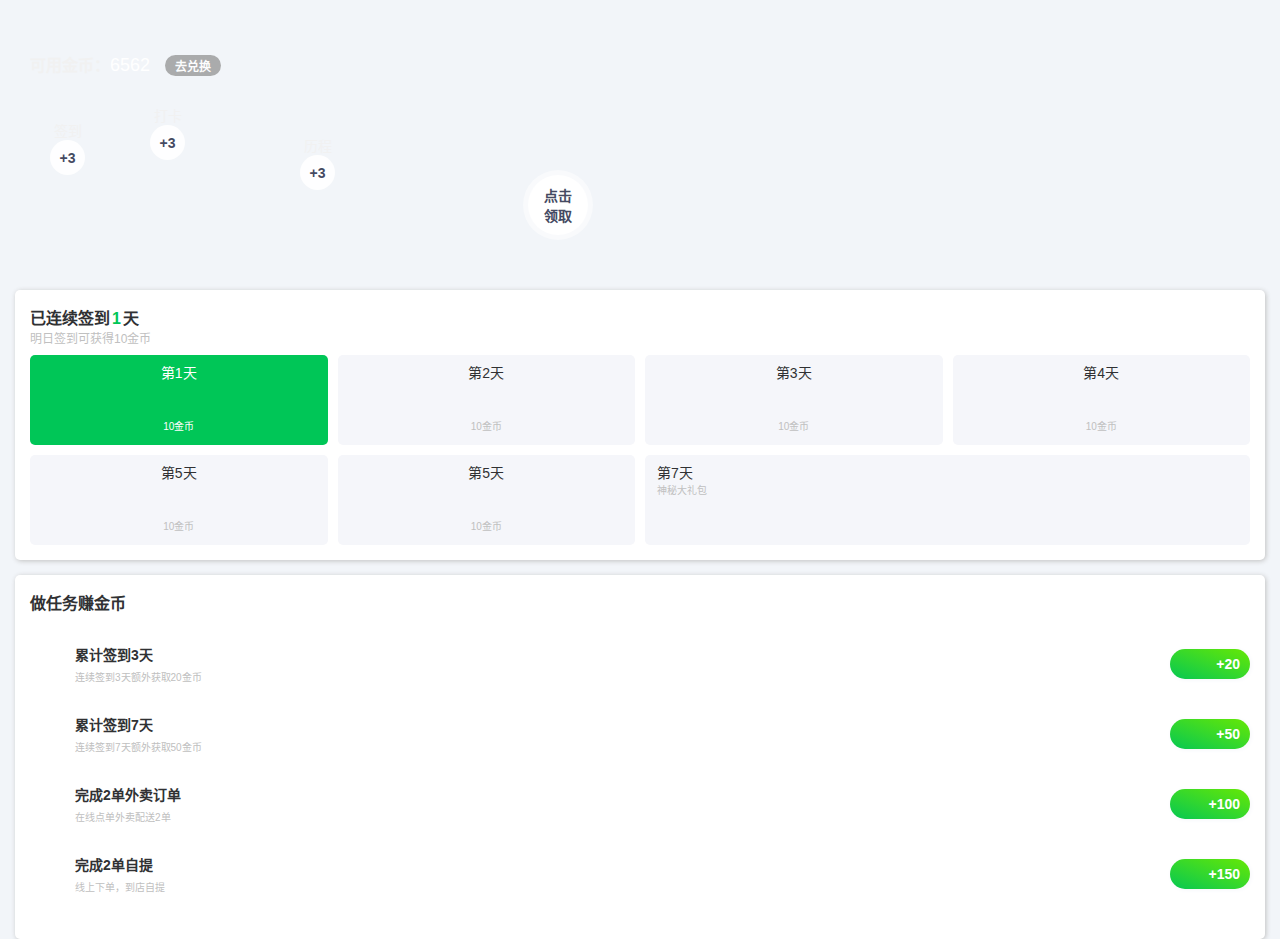
==== commit 4b05cc57: "2 files modified" ====
--- a/page4.html
+++ b/page4.html
@@ -1,5 +1,4 @@
 <!DOCTYPE html>
-
 
 <html lang="zh-CN" style="--status-bar-height: 0px; --top-window-height: 0px; --window-left: 0px; --window-right: 0px; --window-margin: 0px; --window-top: calc(var(--top-window-height) + 0px); --window-bottom: 0px;"><head>
   <meta charset="utf-8">
@@ -49,7 +48,7 @@
 ==================== */
 body {
 background-color: #f2f5f9;
-font-size: 30px;
+font-size: 14px;
 color: #333333;
 font-family: Helvetica Neue, Helvetica, sans-serif;
 }
@@ -65,10 +64,10 @@
 box-sizing: border-box;
 }
 .round {
-border-radius: 5406px;
+border-radius: 2500px;
 }
 .radius {
-border-radius: 6px;
+border-radius: 3px;
 }
 /* ==================
     图片
@@ -94,13 +93,13 @@
 position: absolute;
 top: 0;
 left: 0;
-width: 34px;
-height: 34px;
-line-height: 34px;
+width: 16px;
+height: 16px;
+line-height: 16px;
 right: 0;
 bottom: 0;
 z-index: -1;
-font-size: 34px;
+font-size: 16px;
 margin: auto;
 color: #ccc;
 -webkit-animation: cuIcon-spin 2s infinite linear;
@@ -126,7 +125,7 @@
 color: #ffffff !important;
 top: 0%;
 left: 0px;
-font-size: 28px;
+font-size: 13px;
 line-height: 26px;
 width: 50%;
 text-align: center;
@@ -165,7 +164,7 @@
 top: 50%;
 margin-top: -8px;
 right: 5px;
-font-size: 34px;
+font-size: 16px;
 line-height: 16px;
 pointer-events: none;
 -webkit-transform: scale(1, 1);
@@ -183,7 +182,7 @@
 }
 uni-checkbox.round .wx-checkbox-input,
 uni-checkbox.round .uni-checkbox-input {
-border-radius: 108px;
+border-radius: 50px;
 }
 uni-switch[checked]::before {
 -webkit-transform: scale(0, 0);
@@ -196,7 +195,7 @@
 width: 48px;
 height: 26px;
 margin: 0;
-border-radius: 108px;
+border-radius: 50px;
 }
 uni-switch .wx-switch-input:not([class*="bg-"]),
 uni-switch .uni-switch-input:not([class*="bg-"]) {
@@ -207,7 +206,7 @@
 margin: auto;
 width: 26px;
 height: 26px;
-border-radius: 108px;
+border-radius: 50px;
 left: 0px;
 top: 0px;
 bottom: 0px;
@@ -233,7 +232,7 @@
 uni-switch.radius .uni-switch-input::after,
 uni-switch.radius .uni-switch-input,
 uni-switch.radius .uni-switch-input::before {
-border-radius: 10px;
+border-radius: 5px;
 }
 uni-switch .wx-switch-input::before,
 uni-radio.radio::before,
@@ -259,7 +258,7 @@
 right: 0;
 bottom: 0;
 margin: auto;
-border-radius: 216px;
+border-radius: 100px;
 
 border: 7px solid #ffffff !important;
 }
@@ -502,19 +501,19 @@
 border-left: 1px solid rgba(0, 0, 0, 0.1);
 }
 .solids::after {
-border: 8px solid #eee;
+border: 4px solid #eee;
 }
 .solids-top::after {
-border-top: 8px solid #eee;
+border-top: 4px solid #eee;
 }
 .solids-right::after {
-border-right: 8px solid #eee;
+border-right: 4px solid #eee;
 }
 .solids-bottom::after {
-border-bottom: 8px solid #eee;
+border-bottom: 4px solid #eee;
 }
 .solids-left::after {
-border-left: 8px solid #eee;
+border-left: 4px solid #eee;
 }
 /* -- 虚线 -- */
 .dashed::after {
@@ -534,30 +533,30 @@
 }
 /* -- 阴影 -- */
 .shadow[class*='white'] {
---ShadowSize: 0 1px 6px;
+--ShadowSize: 0 1px 3px;
 }
 .shadow-lg {
---ShadowSize: 0px 43px 108px 0px;
+--ShadowSize: 0px 20px 50px 0px;
 }
 .shadow-warp {
 position: relative;
-box-shadow: 0 0 10px rgba(0, 0, 0, 0.1);
+box-shadow: 0 0 5px rgba(0, 0, 0, 0.1);
 }
 .shadow-warp:before,
 .shadow-warp:after {
 position: absolute;
 content: "";
-top: 21px;
-bottom: 32px;
-left: 21px;
+top: 10px;
+bottom: 15px;
+left: 10px;
 width: 50%;
-box-shadow: 0 32px 21px rgba(0, 0, 0, 0.2);
+box-shadow: 0 15px 10px rgba(0, 0, 0, 0.2);
 -webkit-transform: rotate(-3deg);
     transform: rotate(-3deg);
 z-index: -1;
 }
 .shadow-warp:after {
-right: 21px;
+right: 10px;
 left: auto;
 -webkit-transform: rotate(3deg);
     transform: rotate(3deg);
@@ -569,13 +568,13 @@
 content: "";
 display: block;
 background: inherit;
--webkit-filter: blur(10px);
-    filter: blur(10px);
+-webkit-filter: blur(5px);
+    filter: blur(5px);
 position: absolute;
 width: 100%;
 height: 100%;
-top: 10px;
-left: 10px;
+top: 5px;
+left: 5px;
 z-index: -1;
 opacity: 0.4;
 -webkit-transform-origin: 0 0;
@@ -594,9 +593,9 @@
 align-items: center;
 justify-content: center;
 box-sizing: border-box;
-padding: 0 32px;
-font-size: 30px;
-height: 69px;
+padding: 0 15px;
+font-size: 14px;
+height: 32px;
 line-height: 1;
 text-align: center;
 text-decoration: none;
@@ -629,48 +628,48 @@
 -webkit-transform-origin: 0 0;
     transform-origin: 0 0;
 box-sizing: border-box;
-border-radius: 12px;
+border-radius: 6px;
 z-index: 1;
 pointer-events: none;
 }
 .cu-btn.round[class*="line"]::after {
-border-radius: 1081px;
+border-radius: 500px;
 }
 .cu-btn[class*="lines"]::after {
-border: 6px solid currentColor;
+border: 3px solid currentColor;
 }
 .cu-btn[class*="bg-"]::after {
 display: none;
 }
 .cu-btn.sm {
-padding: 0 21px;
-font-size: 21px;
-height: 51px;
+padding: 0 10px;
+font-size: 10px;
+height: 24px;
 }
 .cu-btn.lg {
-padding: 0 43px;
-font-size: 34px;
-height: 86px;
+padding: 0 20px;
+font-size: 16px;
+height: 40px;
 }
 .cu-btn.cuIcon.sm {
-width: 51px;
-height: 51px;
+width: 24px;
+height: 24px;
 }
 .cu-btn.cuIcon {
-width: 69px;
-height: 69px;
-border-radius: 540px;
+width: 32px;
+height: 32px;
+border-radius: 250px;
 padding: 0;
 }
 uni-button.cuIcon.lg {
-width: 86px;
-height: 86px;
+width: 40px;
+height: 40px;
 }
 .cu-btn.shadow-blur::before {
-top: 4px;
-left: 4px;
--webkit-filter: blur(6px);
-    filter: blur(6px);
+top: 2px;
+left: 2px;
+-webkit-filter: blur(3px);
+    filter: blur(3px);
 opacity: 0.6;
 }
 .cu-btn.button-hover {
@@ -691,15 +690,15 @@
     徽章
 ==================== */
 .cu-tag {
-font-size: 25px;
+font-size: 12px;
 vertical-align: middle;
 position: relative;
 display: inline-flex;
 align-items: center;
 justify-content: center;
 box-sizing: border-box;
-padding: 0px 17px;
-height: 51px;
+padding: 0px 8px;
+height: 24px;
 font-family: Helvetica Neue, Helvetica, sans-serif;
 white-space: nowrap;
 }
@@ -724,28 +723,28 @@
 pointer-events: none;
 }
 .cu-tag.radius[class*="line"]::after {
-border-radius: 12px;
+border-radius: 6px;
 }
 .cu-tag.round[class*="line"]::after {
-border-radius: 1081px;
+border-radius: 500px;
 }
 .cu-tag[class*="line-"]::after {
 border-radius: 0;
 }
 .cu-tag+.cu-tag {
-margin-left: 10px;
+margin-left: 5px;
 }
 .cu-tag.sm {
-font-size: 21px;
-padding: 0px 12px;
-height: 34px;
+font-size: 10px;
+padding: 0px 6px;
+height: 16px;
 }
 .cu-capsule {
 display: inline-flex;
 vertical-align: middle;
 }
 .cu-capsule+.cu-capsule {
-margin-left: 10px;
+margin-left: 5px;
 }
 .cu-capsule .cu-tag {
 margin: 0;
@@ -757,33 +756,33 @@
 border-right: 0px solid transparent;
 }
 .cu-capsule.radius .cu-tag:first-child {
-border-top-left-radius: 6px;
-border-bottom-left-radius: 6px;
+border-top-left-radius: 3px;
+border-bottom-left-radius: 3px;
 }
 .cu-capsule.radius .cu-tag:last-child::after,
 .cu-capsule.radius .cu-tag[class*="line-"] {
-border-top-right-radius: 12px;
-border-bottom-right-radius: 12px;
+border-top-right-radius: 6px;
+border-bottom-right-radius: 6px;
 }
 .cu-capsule.round .cu-tag:first-child {
-border-top-left-radius: 216px;
-border-bottom-left-radius: 216px;
-text-indent: 4px;
+border-top-left-radius: 100px;
+border-bottom-left-radius: 100px;
+text-indent: 2px;
 }
 .cu-capsule.round .cu-tag:last-child::after,
 .cu-capsule.round .cu-tag:last-child {
-border-top-right-radius: 216px;
-border-bottom-right-radius: 216px;
-text-indent: -4px;
+border-top-right-radius: 100px;
+border-bottom-right-radius: 100px;
+text-indent: -2px;
 }
 .cu-tag.badge {
-border-radius: 216px;
+border-radius: 100px;
 position: absolute;
-top: -10px;
-right: -10px;
-font-size: 21px;
-padding: 0px 10px;
-height: 30px;
+top: -5px;
+right: -5px;
+font-size: 10px;
+padding: 0px 5px;
+height: 14px;
 color: #ffffff;
 }
 .cu-tag.badge:not([class*="bg-"]) {
@@ -791,16 +790,16 @@
 }
 .cu-tag:empty:not([class*="cuIcon-"]) {
 padding: 0px;
-width: 17px;
-height: 17px;
-top: -4px;
-right: -4px;
+width: 8px;
+height: 8px;
+top: -2px;
+right: -2px;
 }
 .cu-tag[class*="cuIcon-"] {
-width: 34px;
-height: 34px;
-top: -4px;
-right: -4px;
+width: 16px;
+height: 16px;
+top: -2px;
+right: -2px;
 }
 /* ==================
     头像
@@ -817,26 +816,26 @@
 color: #ffffff;
 white-space: nowrap;
 position: relative;
-width: 69px;
-height: 69px;
+width: 32px;
+height: 32px;
 background-size: cover;
 background-position: center;
 vertical-align: middle;
 font-size: 1.5em;
 }
 .cu-avatar.sm {
-width: 51px;
-height: 51px;
+width: 24px;
+height: 24px;
 font-size: 1em;
 }
 .cu-avatar.lg {
-width: 103px;
-height: 103px;
+width: 48px;
+height: 48px;
 font-size: 2em;
 }
 .cu-avatar.xl {
-width: 138px;
-height: 138px;
+width: 64px;
+height: 64px;
 font-size: 2.5em;
 }
 .cu-avatar .avatar-text {
@@ -845,16 +844,16 @@
 .cu-avatar-group {
 direction: rtl;
 unicode-bidi: bidi-override;
-padding: 0 10px 0 43px;
+padding: 0 5px 0 20px;
 display: inline-block;
 }
 .cu-avatar-group .cu-avatar {
-margin-left: -32px;
-border: 4px solid #f1f1f1;
+margin-left: -15px;
+border: 2px solid #f1f1f1;
 vertical-align: middle;
 }
 .cu-avatar-group .cu-avatar.sm {
-margin-left: -21px;
+margin-left: -10px;
 border: 1px solid #f1f1f1;
 }
 /* ==================
@@ -862,7 +861,7 @@
 ==================== */
 .cu-progress {
 overflow: hidden;
-height: 30px;
+height: 14px;
 background-color: #ebeef5;
 display: inline-flex;
 align-items: center;
@@ -873,10 +872,10 @@
 line-height: 1;
 }
 .cu-progress.xs {
+height: 5px;
+}
+.cu-progress.sm {
 height: 10px;
-}
-.cu-progress.sm {
-height: 21px;
 }
 .cu-progress uni-view {
 width: 0;
@@ -885,23 +884,23 @@
 display: flex;
 justify-items: flex-end;
 justify-content: space-around;
-font-size: 21px;
+font-size: 10px;
 color: #ffffff;
 transition: width 0.6s ease;
 }
 .cu-progress uni-text {
 align-items: center;
 display: flex;
-font-size: 21px;
+font-size: 10px;
 color: #333333;
-text-indent: 10px;
+text-indent: 5px;
 }
 .cu-progress.text-progress {
-padding-right: 64px;
+padding-right: 30px;
 }
 .cu-progress.striped uni-view {
 background-image: linear-gradient(45deg, rgba(255, 255, 255, 0.15) 25%, transparent 25%, transparent 50%, rgba(255, 255, 255, 0.15) 50%, rgba(255, 255, 255, 0.15) 75%, transparent 75%, transparent);
-background-size: 77px 77px;
+background-size: 36px 36px;
 }
 .cu-progress.active uni-view {
 -webkit-animation: progress-stripes 2s linear infinite;
@@ -909,7 +908,7 @@
 }
 @-webkit-keyframes progress-stripes {
 from {
-background-position: 77px 0;
+background-position: 36px 0;
 }
 to {
 background-position: 0 0;
@@ -917,7 +916,7 @@
 }
 @keyframes progress-stripes {
 from {
-background-position: 77px 0;
+background-position: 36px 0;
 }
 to {
 background-position: 0 0;
@@ -934,7 +933,7 @@
 .cu-load::before {
 font-family: "cuIcon";
 display: inline-block;
-margin-right: 6px;
+margin-right: 3px;
 }
 .cu-load.loading::before {
 content: "\e67a";
@@ -957,7 +956,7 @@
 content: "加载失败";
 }
 .cu-load.load-cuIcon::before {
-font-size: 34px;
+font-size: 16px;
 }
 .cu-load.load-cuIcon::after {
 display: none;
@@ -969,41 +968,41 @@
 position: fixed;
 top: 0;
 right: 0;
-bottom: 151px;
+bottom: 70px;
 left: 0;
 margin: auto;
-width: 281px;
-height: 281px;
+width: 130px;
+height: 130px;
 background-color: #ffffff;
-border-radius: 10px;
-box-shadow: 0 0 0px 2162px rgba(0, 0, 0, 0.5);
+border-radius: 5px;
+box-shadow: 0 0 0px 1000px rgba(0, 0, 0, 0.5);
 display: flex;
 align-items: center;
 flex-direction: column;
 justify-content: center;
-font-size: 30px;
+font-size: 14px;
 z-index: 9999;
 line-height: 2.4em;
 }
 .cu-load.load-modal [class*="cuIcon-"] {
-font-size: 64px;
+font-size: 30px;
 }
 .cu-load.load-modal uni-image {
-width: 75px;
-height: 75px;
+width: 35px;
+height: 35px;
 }
 .cu-load.load-modal::after {
 content: "";
 position: absolute;
 background-color: #ffffff;
 border-radius: 50%;
-width: 216px;
-height: 216px;
+width: 100px;
+height: 100px;
 font-size: 10px;
-border-top: 6px solid rgba(0, 0, 0, 0.05);
-border-right: 6px solid rgba(0, 0, 0, 0.05);
-border-bottom: 6px solid rgba(0, 0, 0, 0.05);
-border-left: 6px solid #f37b1d;
+border-top: 3px solid rgba(0, 0, 0, 0.05);
+border-right: 3px solid rgba(0, 0, 0, 0.05);
+border-bottom: 3px solid rgba(0, 0, 0, 0.05);
+border-left: 3px solid #f37b1d;
 -webkit-animation: cuIcon-spin 1s infinite linear;
     animation: cuIcon-spin 1s infinite linear;
 z-index: -1;
@@ -1022,25 +1021,25 @@
 .load-progress .load-progress-bar {
 position: relative;
 width: 100%;
-height: 4px;
+height: 2px;
 overflow: hidden;
 transition: all 200ms ease 0s;
 }
 .load-progress .load-progress-spinner {
 position: absolute;
-top: 10px;
-right: 10px;
+top: 5px;
+right: 5px;
 z-index: 2000;
 display: block;
 }
 .load-progress .load-progress-spinner::after {
 content: "";
 display: block;
-width: 25px;
-height: 25px;
+width: 12px;
+height: 12px;
 -webkit-box-sizing: border-box;
 box-sizing: border-box;
-border: solid 4px transparent;
+border: solid 2px transparent;
 border-top-color: inherit;
 border-left-color: inherit;
 border-radius: 50%;
@@ -1075,7 +1074,7 @@
     filter: grayscale(1);
 }
 .cu-list+.cu-list {
-margin-top: 32px
+margin-top: 15px
 }
 .cu-list>.cu-item {
 transition: all .6s ease-in-out 0s;
@@ -1083,14 +1082,14 @@
     transform: translateX(0px)
 }
 .cu-list>.cu-item.move-cur {
--webkit-transform: translateX(-281px);
-    transform: translateX(-281px)
+-webkit-transform: translateX(-130px);
+    transform: translateX(-130px)
 }
 .cu-list>.cu-item .move {
 position: absolute;
 right: 0;
 display: flex;
-width: 281px;
+width: 130px;
 height: 100%;
 -webkit-transform: translateX(100%);
     transform: translateX(100%)
@@ -1107,46 +1106,46 @@
 .cu-list.menu-avatar>.cu-item {
 position: relative;
 display: flex;
-padding-right: 10px;
-height: 151px;
+padding-right: 5px;
+height: 70px;
 background-color: #ffffff;
 justify-content: flex-end;
 align-items: center
 }
 .cu-list.menu-avatar>.cu-item>.cu-avatar {
 position: absolute;
-left: 32px
+left: 15px
 }
 .cu-list.menu-avatar>.cu-item .flex .text-cut {
-max-width: 551px
+max-width: 255px
 }
 .cu-list.menu-avatar>.cu-item .content {
 position: absolute;
-left: 157px;
-width: calc(100% - 103px - 64px - 129px - 21px);
+left: 73px;
+width: calc(100% - 48px - 30px - 60px - 10px);
 line-height: 1.6em;
 }
 .cu-list.menu-avatar>.cu-item .content.flex-sub {
-width: calc(100% - 103px - 64px - 21px);
+width: calc(100% - 48px - 30px - 10px);
 }
 .cu-list.menu-avatar>.cu-item .content>uni-view:first-child {
-font-size: 32px;
+font-size: 15px;
 display: flex;
 align-items: center
 }
 .cu-list.menu-avatar>.cu-item .content .cu-tag.sm {
 display: inline-block;
-margin-left: 10px;
-height: 30px;
-font-size: 17px;
-line-height: 34px
+margin-left: 5px;
+height: 14px;
+font-size: 8px;
+line-height: 16px
 }
 .cu-list.menu-avatar>.cu-item .action {
-width: 108px;
+width: 50px;
 text-align: center
 }
 .cu-list.menu-avatar>.cu-item .action uni-view+uni-view {
-margin-top: 10px
+margin-top: 5px
 }
 .cu-list.menu-avatar.comment>.cu-item .content {
 position: relative;
@@ -1155,7 +1154,7 @@
 flex: 1;
 }
 .cu-list.menu-avatar.comment>.cu-item {
-padding: 32px 32px 32px 129px;
+padding: 15px 15px 15px 60px;
 height: auto
 }
 .cu-list.menu-avatar.comment .cu-avatar {
@@ -1164,8 +1163,8 @@
 .cu-list.menu>.cu-item {
 position: relative;
 display: flex;
-padding: 0 32px;
-min-height: 108px;
+padding: 0 15px;
+min-height: 50px;
 background-color: #ffffff;
 justify-content: space-between;
 align-items: center
@@ -1197,23 +1196,23 @@
 background-color: #fcf7e9
 }
 .cu-list.menu>.cu-item.arrow {
-padding-right: 97px
+padding-right: 45px
 }
 .cu-list.menu>.cu-item.arrow:before {
 position: absolute;
 top: 0;
-right: 32px;
+right: 15px;
 bottom: 0;
 display: block;
 margin: auto;
-width: 32px;
-height: 32px;
+width: 15px;
+height: 15px;
 color: #8799a3;
 content: "\e6a3";
 text-align: center;
-font-size: 36px;
+font-size: 17px;
 font-family: cuIcon;
-line-height: 32px
+line-height: 15px
 }
 .cu-list.menu>.cu-item uni-button.content {
 padding: 0;
@@ -1232,44 +1231,44 @@
 }
 .cu-list.menu>.cu-item .content>uni-text[class*=cuIcon] {
 display: inline-block;
-margin-right: 10px;
+margin-right: 5px;
 width: 1.6em;
 text-align: center
 }
 .cu-list.menu>.cu-item .content>uni-image {
 display: inline-block;
-margin-right: 10px;
+margin-right: 5px;
 width: 1.6em;
 height: 1.6em;
 vertical-align: middle
 }
 .cu-list.menu>.cu-item .content {
-font-size: 32px;
+font-size: 15px;
 line-height: 1.6em;
 flex: 1
 }
 .cu-list.menu>.cu-item .content .cu-tag.sm {
 display: inline-block;
-margin-left: 10px;
-height: 30px;
-font-size: 17px;
-line-height: 34px
+margin-left: 5px;
+height: 14px;
+font-size: 8px;
+line-height: 16px
 }
 .cu-list.menu>.cu-item .action .cu-tag:empty {
-right: 10px
+right: 5px
 }
 .cu-list.menu {
 display: block;
 overflow: hidden
 }
 .cu-list.menu.sm-border>.cu-item:after {
-left: 32px;
-width: calc(200% - 129px)
+left: 15px;
+width: calc(200% - 60px)
 }
 .cu-list.grid>.cu-item {
 position: relative;
 display: flex;
-padding: 21px 0 32px;
+padding: 10px 0 15px;
 transition-duration: 0s;
 flex-direction: column
 }
@@ -1292,36 +1291,36 @@
 }
 .cu-list.grid>.cu-item uni-text {
 display: block;
-margin-top: 10px;
+margin-top: 5px;
 color: #888;
-font-size: 28px;
-line-height: 43px
+font-size: 13px;
+line-height: 20px
 }
 .cu-list.grid>.cu-item [class*=cuIcon] {
 position: relative;
 display: block;
-margin-top: 21px;
+margin-top: 10px;
 width: 100%;
-font-size: 51px
+font-size: 24px
 }
 .cu-list.grid>.cu-item .cu-tag {
 right: auto;
 left: 50%;
-margin-left: 21px
+margin-left: 10px
 }
 .cu-list.grid {
 background-color: #ffffff;
 text-align: center
 }
 .cu-list.grid.no-border>.cu-item {
-padding-top: 10px;
-padding-bottom: 21px
+padding-top: 5px;
+padding-bottom: 10px
 }
 .cu-list.grid.no-border>.cu-item:after {
 border: none
 }
 .cu-list.grid.no-border {
-padding: 21px 10px
+padding: 10px 5px
 }
 .cu-list.grid.col-3>.cu-item:nth-child(3n):after,
 .cu-list.grid.col-4>.cu-item:nth-child(4n):after,
@@ -1330,9 +1329,9 @@
 }
 .cu-list.card-menu {
 overflow: hidden;
-margin-right: 32px;
-margin-left: 32px;
-border-radius: 21px
+margin-right: 15px;
+margin-left: 15px;
+border-radius: 10px
 }
 /* ==================
     操作条
@@ -1341,7 +1340,7 @@
 display: flex;
 position: relative;
 align-items: center;
-min-height: 108px;
+min-height: 50px;
 justify-content: space-between;
 }
 .cu-bar .action {
@@ -1353,13 +1352,13 @@
 }
 .cu-bar .action.border-title {
 position: relative;
-top: -10px;
+top: -5px;
 }
 .cu-bar .action.border-title uni-text[class*="bg-"]:last-child {
 position: absolute;
 bottom: -0.5rem;
 min-width: 2rem;
-height: 6px;
+height: 3px;
 left: 0;
 }
 .cu-bar .action.sub-title {
@@ -1374,7 +1373,7 @@
 position: absolute;
 display: inline-block;
 bottom: -0.2rem;
-border-radius: 6px;
+border-radius: 3px;
 width: 100%;
 height: 0.6rem;
 left: 0.6rem;
@@ -1390,7 +1389,7 @@
 z-index: 0;
 text-align: right;
 font-weight: 900;
-font-size: 38px;
+font-size: 18px;
 }
 .cu-bar.justify-center .action.border-title uni-text:last-child,
 .cu-bar.justify-center .action.sub-title uni-text:last-child {
@@ -1400,26 +1399,26 @@
 text-align: center;
 }
 .cu-bar .action:first-child {
-margin-left: 32px;
-font-size: 32px;
+margin-left: 15px;
+font-size: 15px;
 }
 .cu-bar .action uni-text.text-cut {
 text-align: left;
 width: 100%;
 }
 .cu-bar .cu-avatar:first-child {
-margin-left: 21px;
+margin-left: 10px;
 }
 .cu-bar .action:first-child>uni-text[class*="cuIcon-"] {
 margin-left: -0.3em;
 margin-right: 0.3em;
 }
 .cu-bar .action:last-child {
-margin-right: 32px;
+margin-right: 15px;
 }
 .cu-bar .action>uni-text[class*="cuIcon-"],
 .cu-bar .action>uni-view[class*="cuIcon-"] {
-font-size: 38px;
+font-size: 18px;
 }
 .cu-bar .action>uni-text[class*="cuIcon-"]+uni-text[class*="cuIcon-"] {
 margin-left: 0.5em;
@@ -1427,15 +1426,15 @@
 .cu-bar .content {
 position: absolute;
 text-align: center;
-width: calc(100% - 367px);
+width: calc(100% - 170px);
 left: 0;
 right: 0;
 bottom: 0;
 top: 0;
 margin: auto;
-height: 64px;
-font-size: 34px;
-line-height: 64px;
+height: 30px;
+font-size: 16px;
+line-height: 30px;
 cursor: none;
 pointer-events: none;
 text-overflow: ellipsis;
@@ -1445,40 +1444,40 @@
 .cu-bar.ios .content {
 bottom: 7px;
 height: 30px;
-font-size: 34px;
+font-size: 16px;
 line-height: 30px;
 }
 .cu-bar.btn-group {
 justify-content: space-around;
 }
 .cu-bar.btn-group uni-button {
-padding: 21px 34px;
+padding: 10px 16px;
 }
 .cu-bar.btn-group uni-button {
 flex: 1;
-margin: 0 21px;
+margin: 0 10px;
 max-width: 50%;
 }
 .cu-bar .search-form {
 background-color: #f5f5f5;
-line-height: 69px;
-height: 69px;
-font-size: 25px;
+line-height: 32px;
+height: 32px;
+font-size: 12px;
 color: #333333;
 flex: 1;
 display: flex;
 align-items: center;
-margin: 0 32px;
+margin: 0 15px;
 }
 .cu-bar .search-form+.action {
-margin-right: 32px;
+margin-right: 15px;
 }
 .cu-bar .search-form uni-input {
 flex: 1;
-padding-right: 32px;
-height: 69px;
-line-height: 69px;
-font-size: 28px;
+padding-right: 15px;
+height: 32px;
+line-height: 32px;
+font-size: 13px;
 background-color: transparent;
 }
 .cu-bar .search-form [class*="cuIcon-"] {
@@ -1493,29 +1492,29 @@
 width: 100%;
 top: 0;
 z-index: 1024;
-box-shadow: 0 1px 6px rgba(0, 0, 0, 0.1);
+box-shadow: 0 1px 3px rgba(0, 0, 0, 0.1);
 }
 .cu-bar.foot {
 position: fixed;
 width: 100%;
 bottom: 0;
 z-index: 1024;
-box-shadow: 0 -1px 6px rgba(0, 0, 0, 0.1);
+box-shadow: 0 -1px 3px rgba(0, 0, 0, 0.1);
 }
 .cu-bar.tabbar {
 padding: 0;
-height: calc(108px + env(safe-area-inset-bottom) / 2);
+height: calc(50px + env(safe-area-inset-bottom) / 2);
 padding-bottom: calc(env(safe-area-inset-bottom) / 2);
 }
 .cu-tabbar-height {
-min-height: 108px;
-height: calc(108px + env(safe-area-inset-bottom) / 2);
+min-height: 50px;
+height: calc(50px + env(safe-area-inset-bottom) / 2);
 }
 .cu-bar.tabbar.shadow {
-box-shadow: 0 -1px 6px rgba(0, 0, 0, 0.1);
+box-shadow: 0 -1px 3px rgba(0, 0, 0, 0.1);
 }
 .cu-bar.tabbar .action {
-font-size: 23px;
+font-size: 11px;
 position: relative;
 flex: 1;
 text-align: center;
@@ -1528,23 +1527,23 @@
 overflow: initial;
 }
 .cu-bar.tabbar.shop .action {
-width: 151px;
+width: 70px;
 flex: initial;
 }
 .cu-bar.tabbar .action.add-action {
 position: relative;
 z-index: 2;
-padding-top: 54px;
+padding-top: 25px;
 }
 .cu-bar.tabbar .action.add-action [class*="cuIcon-"] {
 position: absolute;
-width: 75px;
+width: 35px;
 z-index: 2;
-height: 75px;
+height: 35px;
 border-radius: 50%;
-line-height: 75px;
-font-size: 54px;
-top: -37px;
+line-height: 35px;
+font-size: 25px;
+top: -17px;
 left: 0;
 right: 0;
 margin: auto;
@@ -1553,23 +1552,23 @@
 .cu-bar.tabbar .action.add-action::after {
 content: "";
 position: absolute;
-width: 108px;
-height: 108px;
-top: -54px;
+width: 50px;
+height: 50px;
+top: -25px;
 left: 0;
 right: 0;
 margin: auto;
-box-shadow: 0 -3px 8px rgba(0, 0, 0, 0.08);
-border-radius: 54px;
+box-shadow: 0 -1px 4px rgba(0, 0, 0, 0.08);
+border-radius: 25px;
 background-color: inherit;
 z-index: 0;
 }
 .cu-bar.tabbar .action.add-action::before {
 content: "";
 position: absolute;
-width: 108px;
-height: 32px;
-bottom: 32px;
+width: 50px;
+height: 15px;
+bottom: 15px;
 left: 0;
 right: 0;
 margin: auto;
@@ -1581,26 +1580,26 @@
 display: flex;
 justify-content: space-around;
 align-items: center;
-padding: 0 10px;
+padding: 0 5px;
 }
 .cu-bar.tabbar uni-button.action::after {
 border: 0;
 }
 .cu-bar.tabbar .action [class*="cuIcon-"] {
-width: 108px;
+width: 50px;
 position: relative;
 display: block;
 height: auto;
-margin: 0 auto 10px;
+margin: 0 auto 5px;
 text-align: center;
-font-size: 43px;
+font-size: 20px;
 }
 .cu-bar.tabbar .action .cuIcon-cu-image {
 margin: 0 auto;
 }
 .cu-bar.tabbar .action .cuIcon-cu-image uni-image {
-width: 54px;
-height: 54px;
+width: 25px;
+height: 25px;
 display: inline-block;
 }
 .cu-bar.tabbar .submit {
@@ -1636,26 +1635,26 @@
 display: none;
 }
 .cu-bar.input {
-padding-right: 21px;
+padding-right: 10px;
 background-color: #ffffff;
 }
 .cu-bar.input uni-input {
 overflow: initial;
-line-height: 69px;
-height: 69px;
-min-height: 69px;
+line-height: 32px;
+height: 32px;
+min-height: 32px;
 flex: 1;
-font-size: 32px;
-margin: 0 21px;
+font-size: 15px;
+margin: 0 10px;
 }
 .cu-bar.input .action {
-margin-left: 21px;
+margin-left: 10px;
 }
 .cu-bar.input .action [class*="cuIcon-"] {
-font-size: 51px;
+font-size: 24px;
 }
 .cu-bar.input uni-input+.action {
-margin-right: 21px;
+margin-right: 10px;
 margin-left: 0px;
 }
 .cu-bar.input .action:first-child [class*="cuIcon-"] {
@@ -1666,11 +1665,11 @@
 position: relative;
 }
 .cu-custom .cu-bar .content {
-width: calc(100% - 475px);
+width: calc(100% - 220px);
 }
 .cu-custom .cu-bar .content uni-image {
-height: 64px;
-width: 259px;
+height: 30px;
+width: 120px;
 }
 .cu-custom .cu-bar {
 min-height: 0px;
@@ -1686,7 +1685,7 @@
 .cu-custom .cu-bar .border-custom {
 position: relative;
 background: rgba(0, 0, 0, 0.15);
-border-radius: 1081px;
+border-radius: 500px;
 height: 30px;
 }
 .cu-custom .cu-bar .border-custom::after {
@@ -1729,7 +1728,7 @@
 flex: 1;
 margin: auto !important;
 text-align: center;
-font-size: 36px;
+font-size: 17px;
 }
 /* ==================
    导航栏
@@ -1741,14 +1740,14 @@
 display: none;
 }
 .nav .cu-item {
-height: 97px;
+height: 45px;
 display: inline-block;
-line-height: 97px;
-margin: 0 10px;
-padding: 0 21px;
+line-height: 45px;
+margin: 0 5px;
+padding: 0 10px;
 }
 .nav .cu-item.cur {
-border-bottom: 4px solid;
+border-bottom: 2px solid;
 }
 /* ==================
    时间轴
@@ -1758,15 +1757,15 @@
 background-color: #ffffff;
 }
 .cu-timeline .cu-time {
-width: 129px;
+width: 60px;
 text-align: center;
-padding: 21px 0;
-font-size: 28px;
+padding: 10px 0;
+font-size: 13px;
 color: #888;
 display: block;
 }
 .cu-timeline>.cu-item {
-padding: 32px 32px 32px 129px;
+padding: 15px 15px 15px 60px;
 position: relative;
 display: block;
 z-index: 0;
@@ -1780,7 +1779,7 @@
 position: absolute;
 width: 1px;
 background-color: #ddd;
-left: 64px;
+left: 30px;
 height: 100%;
 top: 0;
 z-index: 8;
@@ -1789,31 +1788,31 @@
 font-family: "cuIcon";
 display: block;
 position: absolute;
-top: 38px;
+top: 18px;
 z-index: 9;
 background-color: #ffffff;
-width: 54px;
-height: 54px;
+width: 25px;
+height: 25px;
 text-align: center;
 border: none;
-line-height: 54px;
-left: 38px;
+line-height: 25px;
+left: 18px;
 }
 .cu-timeline>.cu-item:not([class*="cuIcon-"])::before {
 content: "\e763";
 }
 .cu-timeline>.cu-item[class*="cuIcon-"]::before {
 background-color: #ffffff;
-width: 54px;
-height: 54px;
+width: 25px;
+height: 25px;
 text-align: center;
 border: none;
-line-height: 54px;
-left: 38px;
+line-height: 25px;
+left: 18px;
 }
 .cu-timeline>.cu-item>.content {
-padding: 32px;
-border-radius: 6px;
+padding: 15px;
+border-radius: 3px;
 display: block;
 line-height: 1.6;
 }
@@ -1822,7 +1821,7 @@
 color: #333333;
 }
 .cu-timeline>.cu-item>.content+.content {
-margin-top: 21px;
+margin-top: 10px;
 }
 /* ==================
    聊天
@@ -1833,32 +1832,32 @@
 }
 .cu-chat .cu-item {
 display: flex;
-padding: 32px 32px 75px;
+padding: 15px 15px 35px;
 position: relative;
 }
 .cu-chat .cu-item>.cu-avatar {
-width: 86px;
-height: 86px;
+width: 40px;
+height: 40px;
 }
 .cu-chat .cu-item>.main {
-max-width: calc(100% - 281px);
-margin: 0 43px;
+max-width: calc(100% - 130px);
+margin: 0 20px;
 display: flex;
 align-items: center;
 }
 .cu-chat .cu-item>uni-image {
-height: 346px;
+height: 160px;
 }
 .cu-chat .cu-item>.main .content {
-padding: 21px;
-border-radius: 6px;
+padding: 10px;
+border-radius: 3px;
 display: inline-flex;
 max-width: 100%;
 align-items: center;
-font-size: 32px;
+font-size: 15px;
 position: relative;
-min-height: 86px;
-line-height: 43px;
+min-height: 40px;
+line-height: 20px;
 text-align: left;
 }
 .cu-chat .cu-item>.main .content:not([class*="bg-"]) {
@@ -1867,52 +1866,52 @@
 }
 .cu-chat .cu-item .date {
 position: absolute;
-font-size: 25px;
+font-size: 12px;
 color: #8799a3;
-width: calc(100% - 346px);
-bottom: 21px;
-left: 173px;
+width: calc(100% - 160px);
+bottom: 10px;
+left: 80px;
 }
 .cu-chat .cu-item .action {
-padding: 0 32px;
+padding: 0 15px;
 display: flex;
 align-items: center;
 }
 .cu-chat .cu-item>.main .content::after {
 content: "";
-top: 29px;
+top: 13px;
 -webkit-transform: rotate(45deg);
     transform: rotate(45deg);
 position: absolute;
 z-index: 100;
 display: inline-block;
 overflow: hidden;
-width: 25px;
-height: 25px;
-left: -12px;
+width: 12px;
+height: 12px;
+left: -6px;
 right: initial;
 background-color: inherit;
 }
 .cu-chat .cu-item.self>.main .content::after {
 left: auto;
-right: -12px;
+right: -6px;
 }
 .cu-chat .cu-item>.main .content::before {
 content: "";
-top: 32px;
+top: 15px;
 -webkit-transform: rotate(45deg);
     transform: rotate(45deg);
 position: absolute;
 z-index: -1;
 display: inline-block;
 overflow: hidden;
-width: 25px;
-height: 25px;
-left: -12px;
+width: 12px;
+height: 12px;
+left: -6px;
 right: initial;
 background-color: inherit;
--webkit-filter: blur(5px);
-    filter: blur(5px);
+-webkit-filter: blur(2px);
+    filter: blur(2px);
 opacity: 0.3;
 }
 .cu-chat .cu-item>.main .content:not([class*="bg-"])::before {
@@ -1921,7 +1920,7 @@
 }
 .cu-chat .cu-item.self>.main .content::before {
 left: auto;
-right: -12px;
+right: -6px;
 }
 .cu-chat .cu-item.self {
 justify-content: flex-end;
@@ -1929,13 +1928,13 @@
 }
 .cu-chat .cu-info {
 display: inline-block;
-margin: 21px auto;
-font-size: 25px;
-padding: 8px 12px;
+margin: 10px auto;
+font-size: 12px;
+padding: 4px 6px;
 background-color: rgba(0, 0, 0, 0.2);
-border-radius: 6px;
+border-radius: 3px;
 color: #ffffff;
-max-width: 432px;
+max-width: 200px;
 line-height: 1.4;
 }
 /* ==================
@@ -1949,8 +1948,8 @@
 display: block;
 background-color: #ffffff;
 overflow: hidden;
-border-radius: 10px;
-margin: 32px;
+border-radius: 5px;
+margin: 15px;
 }
 .cu-card>.cu-item.shadow-blur {
 overflow: initial;
@@ -1960,7 +1959,7 @@
 border-radius: 0px;
 }
 .cu-card .grid.grid-square {
-margin-bottom: -21px;
+margin-bottom: -10px;
 }
 .cu-card.case .image {
 position: relative;
@@ -1978,12 +1977,12 @@
 bottom: 0;
 width: 100%;
 background-color: transparent;
-padding: 0px 32px;
+padding: 0px 15px;
 }
 .cu-card.case.no-card .image {
-margin: 32px 32px 0;
+margin: 15px 15px 0;
 overflow: hidden;
-border-radius: 10px;
+border-radius: 5px;
 }
 .cu-card.dynamic {
 display: block;
@@ -1994,21 +1993,21 @@
 overflow: hidden;
 }
 .cu-card.dynamic>.cu-item>.text-content {
-padding: 0 32px 0;
+padding: 0 15px 0;
 max-height: 6.4em;
 overflow: hidden;
-font-size: 32px;
-margin-bottom: 21px;
+font-size: 15px;
+margin-bottom: 10px;
 }
 .cu-card.dynamic>.cu-item .square-img {
 width: 100%;
-height: 216px;
-border-radius: 6px;
+height: 100px;
+border-radius: 3px;
 }
 .cu-card.dynamic>.cu-item .only-img {
 width: 100%;
-height: 346px;
-border-radius: 6px;
+height: 160px;
+border-radius: 3px;
 }
 /* card.dynamic>.cu-item .comment {
 padding: 20upx;
@@ -2020,24 +2019,24 @@
 display: block;
 }
 .cu-card.article>.cu-item {
-padding-bottom: 32px;
+padding-bottom: 15px;
 }
 .cu-card.article>.cu-item .title {
-font-size: 32px;
+font-size: 15px;
 font-weight: 900;
 color: #333333;
-line-height: 108px;
-padding: 0 32px;
+line-height: 50px;
+padding: 0 15px;
 }
 .cu-card.article>.cu-item .content {
 display: flex;
-padding: 0 32px;
+padding: 0 15px;
 }
 .cu-card.article>.cu-item .content>uni-image {
-width: 259px;
+width: 120px;
 height: 6.4em;
-margin-right: 21px;
-border-radius: 6px;
+margin-right: 10px;
+border-radius: 3px;
 }
 .cu-card.article>.cu-item .content .desc {
 flex: 1;
@@ -2046,7 +2045,7 @@
 justify-content: space-between;
 }
 .cu-card.article>.cu-item .content .text-content {
-font-size: 30px;
+font-size: 14px;
 color: #888;
 height: 4.8em;
 overflow: hidden;
@@ -2056,10 +2055,10 @@
 ==================== */
 .cu-form-group {
 background-color: #ffffff;
-padding: 1px 32px;
+padding: 1px 15px;
 display: flex;
 align-items: center;
-min-height: 108px;
+min-height: 50px;
 justify-content: space-between;
 }
 .cu-form-group+.cu-form-group {
@@ -2067,46 +2066,46 @@
 }
 .cu-form-group .title {
 text-align: justify;
-padding-right: 32px;
-font-size: 32px;
+padding-right: 15px;
+font-size: 15px;
 position: relative;
-height: 64px;
-line-height: 64px;
+height: 30px;
+line-height: 30px;
 }
 .cu-form-group uni-input {
 flex: 1;
-font-size: 32px;
+font-size: 15px;
 color: #555;
-padding-right: 21px;
+padding-right: 10px;
 }
 .cu-form-group>uni-text[class*="cuIcon-"] {
-font-size: 38px;
+font-size: 18px;
 padding: 0;
 box-sizing: border-box;
 }
 .cu-form-group uni-textarea {
-margin: 34px 0 32px;
+margin: 16px 0 15px;
 height: 4.6em;
 width: 100%;
 line-height: 1.2em;
 flex: 1;
-font-size: 30px;
+font-size: 14px;
 padding: 0;
 }
 .cu-form-group.align-start .title {
 height: 1em;
-margin-top: 34px;
+margin-top: 16px;
 line-height: 1em;
 }
 .cu-form-group uni-picker {
 flex: 1;
-padding-right: 43px;
+padding-right: 20px;
 overflow: hidden;
 position: relative;
 }
 .cu-form-group uni-picker .picker {
-line-height: 108px;
-font-size: 30px;
+line-height: 50px;
+font-size: 14px;
 text-overflow: ellipsis;
 white-space: nowrap;
 overflow: hidden;
@@ -2118,14 +2117,14 @@
 display: block;
 content: "\e6a3";
 position: absolute;
-font-size: 36px;
+font-size: 17px;
 color: #8799a3;
-line-height: 108px;
-width: 64px;
+line-height: 50px;
+width: 30px;
 text-align: center;
 top: 0;
 bottom: 0;
-right: -21px;
+right: -10px;
 margin: auto;
 }
 .cu-form-group uni-textarea[disabled],
@@ -2150,8 +2149,8 @@
     transform: scale(1.185);
 -webkit-backface-visibility: hidden;
     backface-visibility: hidden;
--webkit-perspective: 2162px;
-    perspective: 2162px;
+-webkit-perspective: 1000px;
+    perspective: 1000px;
 background: rgba(0, 0, 0, 0.6);
 transition: all 0.3s ease-in-out 0s;
 pointer-events: none;
@@ -2178,10 +2177,10 @@
 vertical-align: middle;
 margin-left: auto;
 margin-right: auto;
-width: 735px;
+width: 340px;
 max-width: 100%;
 background-color: #f8f8f8;
-border-radius: 10px;
+border-radius: 5px;
 overflow: hidden;
 }
 .cu-modal.bottom-modal::before {
@@ -2192,7 +2191,7 @@
 border-radius: 0;
 }
 .cu-modal.bottom-modal {
-margin-bottom: -1081px;
+margin-bottom: -500px;
 }
 .cu-modal.bottom-modal.show {
 margin-bottom: 0;
@@ -2204,7 +2203,7 @@
 }
 .cu-modal.drawer-modal .cu-dialog {
 height: 100%;
-min-width: 216px;
+min-width: 100px;
 border-radius: 0;
 margin: initial;
 transition-duration: 0.3s;
@@ -2222,17 +2221,17 @@
     transform: translateX(0%);
 }
 .cu-modal .cu-dialog>.cu-bar:first-child .action{
-min-width: 108px;
+min-width: 50px;
 margin-right: 0;
-min-height: 108px;
+min-height: 50px;
 }
 /* ==================
    轮播
 ==================== */
 uni-swiper .a-swiper-dot {
 display: inline-block;
-width: 17px;
-height: 17px;
+width: 8px;
+height: 8px;
 background: rgba(0, 0, 0, .3);
 border-radius: 50%;
 vertical-align: middle;
@@ -2250,48 +2249,48 @@
 uni-swiper.square-dot .uni-swiper-dot {
 background-color: #ffffff;
 opacity: 0.4;
-width: 10px;
-height: 10px;
-border-radius: 21px;
-margin: 0 8px !important;
+width: 5px;
+height: 5px;
+border-radius: 10px;
+margin: 0 4px !important;
 }
 uni-swiper.square-dot .wx-swiper-dot.wx-swiper-dot-active,
 uni-swiper.square-dot .a-swiper-dot.a-swiper-dot-active,
 uni-swiper.square-dot .uni-swiper-dot.uni-swiper-dot-active {
 opacity: 1;
-width: 32px;
+width: 15px;
 }
 uni-swiper.round-dot .wx-swiper-dot,
 uni-swiper.round-dot .a-swiper-dot,
 uni-swiper.round-dot .uni-swiper-dot {
-width: 10px;
-height: 10px;
+width: 5px;
+height: 5px;
 position: relative;
-margin: 4px 8px !important;
+margin: 2px 4px !important;
 }
 uni-swiper.round-dot .wx-swiper-dot.wx-swiper-dot-active::after,
 uni-swiper.round-dot .a-swiper-dot.a-swiper-dot-active::after,
 uni-swiper.round-dot .uni-swiper-dot.uni-swiper-dot-active::after {
 content: "";
 position: absolute;
-width: 10px;
-height: 10px;
+width: 5px;
+height: 5px;
 top: 0px;
 left: 0px;
 right: 0;
 bottom: 0;
 margin: auto;
 background-color: #ffffff;
-border-radius: 21px;
+border-radius: 10px;
 }
 uni-swiper.round-dot .wx-swiper-dot.wx-swiper-dot-active,
 uni-swiper.round-dot .a-swiper-dot.a-swiper-dot-active,
 uni-swiper.round-dot .uni-swiper-dot.uni-swiper-dot-active {
-width: 19px;
-height: 19px;
+width: 9px;
+height: 9px;
 }
 .screen-swiper {
-min-height: 405px;
+min-height: 187px;
 }
 .screen-swiper uni-image,
 .screen-swiper uni-video,
@@ -2304,20 +2303,20 @@
 pointer-events: none;
 }
 .card-swiper {
-height: 454px !important;
+height: 210px !important;
 }
 .card-swiper uni-swiper-item {
-width: 659px !important;
-left: 75px;
+width: 305px !important;
+left: 35px;
 box-sizing: border-box;
-padding: 43px 0px 75px;
+padding: 20px 0px 35px;
 overflow: initial;
 }
 .card-swiper uni-swiper-item .swiper-item {
 width: 100%;
 display: block;
 height: 100%;
-border-radius: 10px;
+border-radius: 5px;
 -webkit-transform: scale(0.9);
     transform: scale(0.9);
 transition: all 0.2s ease-in 0s;
@@ -2329,15 +2328,15 @@
 transition: all 0.2s ease-in 0s;
 }
 .tower-swiper {
-height: 454px;
+height: 210px;
 position: relative;
-max-width: 811px;
+max-width: 1115px;
 overflow: hidden;
 }
 .tower-swiper .tower-item {
 position: absolute;
-width: 324px;
-height: 410px;
+width: 150px;
+height: 190px;
 top: 0;
 bottom: 0;
 left: 50%;
@@ -2351,7 +2350,7 @@
 .tower-swiper .tower-item .swiper-item {
 width: 100%;
 height: 100%;
-border-radius: 6px;
+border-radius: 3px;
 overflow: hidden;
 }
 /* ==================
@@ -2371,7 +2370,7 @@
 flex: 1;
 text-align: center;
 position: relative;
-min-width: 108px;
+min-width: 50px;
 }
 .cu-steps .cu-item:not([class*="text-"]) {
 color: #8799a3;
@@ -2379,8 +2378,8 @@
 .cu-steps .cu-item [class*="cuIcon-"],
 .cu-steps .cu-item .num {
 display: block;
-font-size: 43px;
-line-height: 86px;
+font-size: 20px;
+line-height: 40px;
 }
 .cu-steps .cu-item::before,
 .cu-steps .cu-item::after,
@@ -2390,19 +2389,19 @@
 display: block;
 position: absolute;
 height: 0px;
-width: calc(100% - 86px);
+width: calc(100% - 40px);
 border-bottom: 1px solid #ccc;
-left: calc(0px - (100% - 86px) / 2);
-top: 43px;
+left: calc(0px - (100% - 40px) / 2);
+top: 20px;
 z-index: 0;
 }
 .cu-steps.steps-arrow .cu-item::before,
 .cu-steps.steps-arrow .cu-item::after {
 content: "\e6a3";
 font-family: 'cuIcon';
-height: 32px;
+height: 15px;
 border-bottom-width: 0px;
-line-height: 32px;
+line-height: 15px;
 top: 0;
 bottom: 0;
 margin: auto;
@@ -2410,7 +2409,7 @@
 }
 .cu-steps.steps-bottom .cu-item::before,
 .cu-steps.steps-bottom .cu-item::after {
-bottom: 43px;
+bottom: 20px;
 top: initial;
 }
 .cu-steps .cu-item::after {
@@ -2419,7 +2418,7 @@
 transition: all 0.3s ease-in-out 0s;
 }
 .cu-steps .cu-item[class*="text-"]::after {
-width: calc(100% - 86px);
+width: calc(100% - 40px);
 color: currentColor;
 }
 .cu-steps .cu-item:first-child::before,
@@ -2427,12 +2426,12 @@
 display: none;
 }
 .cu-steps .cu-item .num {
-width: 43px;
-height: 43px;
+width: 20px;
+height: 20px;
 border-radius: 50%;
-line-height: 43px;
-margin: 21px auto;
-font-size: 25px;
+line-height: 20px;
+margin: 10px auto;
+font-size: 12px;
 border: 1px solid currentColor;
 position: relative;
 overflow: hidden;
@@ -2454,13 +2453,13 @@
     transform: translateY(0px);
 }
 .cu-steps .cu-item[class*="text-"] .num::before {
--webkit-transform: translateY(-43px);
-    transform: translateY(-43px);
+-webkit-transform: translateY(-20px);
+    transform: translateY(-20px);
 color: #ffffff;
 }
 .cu-steps .cu-item .num::after {
--webkit-transform: translateY(43px);
-    transform: translateY(43px);
+-webkit-transform: translateY(20px);
+    transform: translateY(20px);
 color: #ffffff;
 transition: all 0.3s ease-in-out 0s;
 }
@@ -2565,13 +2564,13 @@
 position: absolute;
 right: 0;
 top: 0;
-border-bottom-left-radius: 6px;
-padding: 6px 12px;
+border-bottom-left-radius: 3px;
+padding: 3px 6px;
 height: auto;
 background-color: rgba(0, 0, 0, 0.5);
 }
 .grid.grid-square>uni-view>uni-text[class*="cuIcon-"] {
-font-size: 56px;
+font-size: 26px;
 position: absolute;
 color: #8799a3;
 margin: auto;
@@ -2585,9 +2584,9 @@
 flex-direction: column;
 }
 .grid.grid-square>uni-view {
-margin-right: 21px;
-margin-bottom: 21px;
-border-radius: 6px;
+margin-right: 10px;
+margin-bottom: 10px;
+border-radius: 3px;
 position: relative;
 overflow: hidden;
 }
@@ -2602,24 +2601,24 @@
 margin-right: 0;
 }
 .grid.col-2.grid-square>uni-view {
-padding-bottom: calc((100% - 21px)/2);
+padding-bottom: calc((100% - 10px)/2);
 height: 0;
-width: calc((100% - 21px)/2);
+width: calc((100% - 10px)/2);
 }
 .grid.col-3.grid-square>uni-view {
-padding-bottom: calc((100% - 43px)/3);
+padding-bottom: calc((100% - 20px)/3);
 height: 0;
-width: calc((100% - 43px)/3);
+width: calc((100% - 20px)/3);
 }
 .grid.col-4.grid-square>uni-view {
-padding-bottom: calc((100% - 64px)/4);
+padding-bottom: calc((100% - 30px)/4);
 height: 0;
-width: calc((100% - 64px)/4);
+width: calc((100% - 30px)/4);
 }
 .grid.col-5.grid-square>uni-view {
-padding-bottom: calc((100% - 86px)/5);
+padding-bottom: calc((100% - 40px)/5);
 height: 0;
-width: calc((100% - 86px)/5);
+width: calc((100% - 40px)/5);
 }
 .grid.col-2.grid-square>uni-view:nth-child(2n),
 .grid.col-3.grid-square>uni-view:nth-child(3n),
@@ -2647,243 +2646,243 @@
 margin: 0;
 }
 .margin-xs {
+margin: 5px;
+}
+.margin-sm {
 margin: 10px;
 }
-.margin-sm {
-margin: 21px;
-}
 .margin {
-margin: 32px;
+margin: 15px;
 }
 .margin-lg {
-margin: 43px;
+margin: 20px;
 }
 .margin-xl {
-margin: 54px;
+margin: 25px;
 }
 .margin-top-xs {
+margin-top: 5px;
+}
+.margin-top-sm {
 margin-top: 10px;
 }
-.margin-top-sm {
-margin-top: 21px;
-}
 .margin-top {
-margin-top: 32px;
+margin-top: 15px;
 }
 .margin-top-lg {
-margin-top: 43px;
+margin-top: 20px;
 }
 .margin-top-xl {
-margin-top: 54px;
+margin-top: 25px;
 }
 .margin-right-xs {
+margin-right: 5px;
+}
+.margin-right-sm {
 margin-right: 10px;
 }
-.margin-right-sm {
-margin-right: 21px;
-}
 .margin-right {
-margin-right: 32px;
+margin-right: 15px;
 }
 .margin-right-lg {
-margin-right: 43px;
+margin-right: 20px;
 }
 .margin-right-xl {
-margin-right: 54px;
+margin-right: 25px;
 }
 .margin-bottom-xs {
+margin-bottom: 5px;
+}
+.margin-bottom-sm {
 margin-bottom: 10px;
 }
-.margin-bottom-sm {
-margin-bottom: 21px;
-}
 .margin-bottom {
-margin-bottom: 32px;
+margin-bottom: 15px;
 }
 .margin-bottom-lg {
-margin-bottom: 43px;
+margin-bottom: 20px;
 }
 .margin-bottom-xl {
-margin-bottom: 54px;
+margin-bottom: 25px;
 }
 .margin-bottom-xxl {
-margin-bottom: 151px;
+margin-bottom: 70px;
 }
 .margin-left-xs {
+margin-left: 5px;
+}
+.margin-left-sm {
 margin-left: 10px;
 }
-.margin-left-sm {
-margin-left: 21px;
-}
 .margin-left {
-margin-left: 32px;
+margin-left: 15px;
 }
 .margin-left-lg {
-margin-left: 43px;
+margin-left: 20px;
 }
 .margin-left-xl {
-margin-left: 54px;
+margin-left: 25px;
 }
 .margin-lr-xs {
+margin-left: 5px;
+margin-right: 5px;
+}
+.margin-lr-sm {
 margin-left: 10px;
 margin-right: 10px;
 }
-.margin-lr-sm {
-margin-left: 21px;
-margin-right: 21px;
-}
 .margin-lr {
-margin-left: 32px;
-margin-right: 32px;
+margin-left: 15px;
+margin-right: 15px;
 }
 .margin-lr-lg {
-margin-left: 43px;
-margin-right: 43px;
+margin-left: 20px;
+margin-right: 20px;
 }
 .margin-lr-xl {
-margin-left: 54px;
-margin-right: 54px;
+margin-left: 25px;
+margin-right: 25px;
 }
 .margin-tb-xs {
+margin-top: 5px;
+margin-bottom: 5px;
+}
+.margin-tb-sm {
 margin-top: 10px;
 margin-bottom: 10px;
 }
-.margin-tb-sm {
-margin-top: 21px;
-margin-bottom: 21px;
-}
 .margin-tb {
-margin-top: 32px;
-margin-bottom: 32px;
+margin-top: 15px;
+margin-bottom: 15px;
 }
 .margin-tb-lg {
-margin-top: 43px;
-margin-bottom: 43px;
+margin-top: 20px;
+margin-bottom: 20px;
 }
 .margin-tb-xl {
-margin-top: 54px;
-margin-bottom: 54px;
+margin-top: 25px;
+margin-bottom: 25px;
 }
 .padding-0 {
 padding: 0;
 }
 .padding-xs {
+padding: 5px;
+}
+.padding-sm {
 padding: 10px;
 }
-.padding-sm {
-padding: 21px;
-}
 .padding {
-padding: 32px;
+padding: 15px;
 }
 .padding-lg {
-padding: 43px;
+padding: 20px;
 }
 .padding-xl {
-padding: 54px;
+padding: 25px;
 }
 .padding-top-xs {
+padding-top: 5px;
+}
+.padding-top-sm {
 padding-top: 10px;
 }
-.padding-top-sm {
-padding-top: 21px;
-}
 .padding-top {
-padding-top: 32px;
+padding-top: 15px;
 }
 .padding-top-lg {
-padding-top: 43px;
+padding-top: 20px;
 }
 .padding-top-xl {
-padding-top: 54px;
+padding-top: 25px;
 }
 .padding-right-xs {
+padding-right: 5px;
+}
+.padding-right-sm {
 padding-right: 10px;
 }
-.padding-right-sm {
-padding-right: 21px;
-}
 .padding-right {
-padding-right: 32px;
+padding-right: 15px;
 }
 .padding-right-lg {
-padding-right: 43px;
+padding-right: 20px;
 }
 .padding-right-xl {
-padding-right: 54px;
+padding-right: 25px;
 }
 .padding-bottom-xs {
+padding-bottom: 5px;
+}
+.padding-bottom-sm {
 padding-bottom: 10px;
 }
-.padding-bottom-sm {
-padding-bottom: 21px;
-}
 .padding-bottom {
-padding-bottom: 32px;
+padding-bottom: 15px;
 }
 .padding-bottom-lg {
-padding-bottom: 43px;
+padding-bottom: 20px;
 }
 .padding-bottom-xl {
-padding-bottom: 54px;
+padding-bottom: 25px;
 }
 .padding-left-xs {
+padding-left: 5px;
+}
+.padding-left-sm {
 padding-left: 10px;
 }
-.padding-left-sm {
-padding-left: 21px;
-}
 .padding-left {
-padding-left: 32px;
+padding-left: 15px;
 }
 .padding-left-lg {
-padding-left: 43px;
+padding-left: 20px;
 }
 .padding-left-xl {
-padding-left: 54px;
+padding-left: 25px;
 }
 .padding-left-xxl {
-padding-left: 86px;
+padding-left: 40px;
 }
 .padding-lr-xs {
+padding-left: 5px;
+padding-right: 5px;
+}
+.padding-lr-sm {
 padding-left: 10px;
 padding-right: 10px;
 }
-.padding-lr-sm {
-padding-left: 21px;
-padding-right: 21px;
-}
 .padding-lr {
-padding-left: 32px;
-padding-right: 32px;
+padding-left: 15px;
+padding-right: 15px;
 }
 .padding-lr-lg {
-padding-left: 43px;
-padding-right: 43px;
+padding-left: 20px;
+padding-right: 20px;
 }
 .padding-lr-xl {
-padding-left: 54px;
-padding-right: 54px;
+padding-left: 25px;
+padding-right: 25px;
 }
 .padding-tb-xs {
+padding-top: 5px;
+padding-bottom: 5px;
+}
+.padding-tb-sm {
 padding-top: 10px;
 padding-bottom: 10px;
 }
-.padding-tb-sm {
-padding-top: 21px;
-padding-bottom: 21px;
-}
 .padding-tb {
-padding-top: 32px;
-padding-bottom: 32px;
+padding-top: 15px;
+padding-bottom: 15px;
 }
 .padding-tb-lg {
-padding-top: 43px;
-padding-bottom: 43px;
+padding-top: 20px;
+padding-bottom: 20px;
 }
 .padding-tb-xl {
-padding-top: 54px;
-padding-bottom: 54px;
+padding-top: 25px;
+padding-bottom: 25px;
 }
 /* -- 浮动 --  */
 .cf::after,
@@ -3112,91 +3111,91 @@
 color: #ffffff;
 }
 .shadow[class*="-red"] {
-box-shadow: 6px 6px 8px rgba(204, 69, 59, 0.2);
+box-shadow: 3px 3px 4px rgba(204, 69, 59, 0.2);
 }
 .shadow[class*="-orange"] {
-box-shadow: 6px 6px 8px rgba(217, 109, 26, 0.2);
+box-shadow: 3px 3px 4px rgba(217, 109, 26, 0.2);
 }
 .shadow[class*="-yellow"] {
-box-shadow: 6px 6px 8px rgba(224, 170, 7, 0.2);
+box-shadow: 3px 3px 4px rgba(224, 170, 7, 0.2);
 }
 .shadow[class*="-olive"] {
-box-shadow: 6px 6px 8px rgba(124, 173, 55, 0.2);
+box-shadow: 3px 3px 4px rgba(124, 173, 55, 0.2);
 }
 .shadow[class*="-green"] {
-box-shadow: 6px 6px 8px rgba(48, 156, 63, 0.2);
+box-shadow: 3px 3px 4px rgba(48, 156, 63, 0.2);
 }
 .shadow[class*="-cyan"] {
-box-shadow: 6px 6px 8px rgba(28, 187, 180, 0.2);
+box-shadow: 3px 3px 4px rgba(28, 187, 180, 0.2);
 }
 .shadow[class*="-blue"] {
-box-shadow: 6px 6px 8px rgba(0, 102, 204, 0.2);
+box-shadow: 3px 3px 4px rgba(0, 102, 204, 0.2);
 }
 .shadow[class*="-purple"] {
-box-shadow: 6px 6px 8px rgba(88, 48, 156, 0.2);
+box-shadow: 3px 3px 4px rgba(88, 48, 156, 0.2);
 }
 .shadow[class*="-mauve"] {
-box-shadow: 6px 6px 8px rgba(133, 33, 150, 0.2);
+box-shadow: 3px 3px 4px rgba(133, 33, 150, 0.2);
 }
 .shadow[class*="-pink"] {
-box-shadow: 6px 6px 8px rgba(199, 50, 134, 0.2);
+box-shadow: 3px 3px 4px rgba(199, 50, 134, 0.2);
 }
 .shadow[class*="-brown"] {
-box-shadow: 6px 6px 8px rgba(140, 88, 53, 0.2);
+box-shadow: 3px 3px 4px rgba(140, 88, 53, 0.2);
 }
 .shadow[class*="-grey"] {
-box-shadow: 6px 6px 8px rgba(114, 130, 138, 0.2);
+box-shadow: 3px 3px 4px rgba(114, 130, 138, 0.2);
 }
 .shadow[class*="-gray"] {
-box-shadow: 6px 6px 8px rgba(114, 130, 138, 0.2);
+box-shadow: 3px 3px 4px rgba(114, 130, 138, 0.2);
 }
 .shadow[class*="-black"] {
-box-shadow: 6px 6px 8px rgba(26, 26, 26, 0.2);
+box-shadow: 3px 3px 4px rgba(26, 26, 26, 0.2);
 }
 .shadow[class*="-white"] {
-box-shadow: 6px 6px 8px rgba(26, 26, 26, 0.2);
+box-shadow: 3px 3px 4px rgba(26, 26, 26, 0.2);
 }
 .text-shadow[class*="-red"] {
-text-shadow: 6px 6px 8px rgba(204, 69, 59, 0.2);
+text-shadow: 3px 3px 4px rgba(204, 69, 59, 0.2);
 }
 .text-shadow[class*="-orange"] {
-text-shadow: 6px 6px 8px rgba(217, 109, 26, 0.2);
+text-shadow: 3px 3px 4px rgba(217, 109, 26, 0.2);
 }
 .text-shadow[class*="-yellow"] {
-text-shadow: 6px 6px 8px rgba(224, 170, 7, 0.2);
+text-shadow: 3px 3px 4px rgba(224, 170, 7, 0.2);
 }
 .text-shadow[class*="-olive"] {
-text-shadow: 6px 6px 8px rgba(124, 173, 55, 0.2);
+text-shadow: 3px 3px 4px rgba(124, 173, 55, 0.2);
 }
 .text-shadow[class*="-green"] {
-text-shadow: 6px 6px 8px rgba(48, 156, 63, 0.2);
+text-shadow: 3px 3px 4px rgba(48, 156, 63, 0.2);
 }
 .text-shadow[class*="-cyan"] {
-text-shadow: 6px 6px 8px rgba(28, 187, 180, 0.2);
+text-shadow: 3px 3px 4px rgba(28, 187, 180, 0.2);
 }
 .text-shadow[class*="-blue"] {
-text-shadow: 6px 6px 8px rgba(0, 102, 204, 0.2);
+text-shadow: 3px 3px 4px rgba(0, 102, 204, 0.2);
 }
 .text-shadow[class*="-purple"] {
-text-shadow: 6px 6px 8px rgba(88, 48, 156, 0.2);
+text-shadow: 3px 3px 4px rgba(88, 48, 156, 0.2);
 }
 .text-shadow[class*="-mauve"] {
-text-shadow: 6px 6px 8px rgba(133, 33, 150, 0.2);
+text-shadow: 3px 3px 4px rgba(133, 33, 150, 0.2);
 }
 .text-shadow[class*="-pink"] {
-text-shadow: 6px 6px 8px rgba(199, 50, 134, 0.2);
+text-shadow: 3px 3px 4px rgba(199, 50, 134, 0.2);
 }
 .text-shadow[class*="-brown"] {
-text-shadow: 6px 6px 8px rgba(140, 88, 53, 0.2);
+text-shadow: 3px 3px 4px rgba(140, 88, 53, 0.2);
 }
 .text-shadow[class*="-grey"] {
-text-shadow: 6px 6px 8px rgba(114, 130, 138, 0.2);
+text-shadow: 3px 3px 4px rgba(114, 130, 138, 0.2);
 }
 .text-shadow[class*="-gray"] {
-text-shadow: 6px 6px 8px rgba(114, 130, 138, 0.2);
+text-shadow: 3px 3px 4px rgba(114, 130, 138, 0.2);
 }
 .text-shadow[class*="-black"] {
-text-shadow: 6px 6px 8px rgba(26, 26, 26, 0.2);
+text-shadow: 3px 3px 4px rgba(26, 26, 26, 0.2);
 }
 .bg-img {
 background-size: cover;
@@ -3243,28 +3242,28 @@
     文本
 ==================== */
 .text-xs {
-font-size: 21px;
+font-size: 10px;
 }
 .text-sm {
-font-size: 25px;
+font-size: 12px;
 }
 .text-df {
-font-size: 30px;
+font-size: 14px;
 }
 .text-lg {
-font-size: 34px;
+font-size: 16px;
 }
 .text-xl {
-font-size: 38px;
+font-size: 18px;
 }
 .text-xxl {
-font-size: 47px;
+font-size: 22px;
 }
 .text-sl {
-font-size: 86px;
+font-size: 40px;
 }
 .text-xsl {
-font-size: 129px;
+font-size: 60px;
 }
 .text-Abc {
 text-transform: Capitalize;
@@ -3278,7 +3277,7 @@
 .text-price::before {
 content: "¥";
 font-size: 80%;
-margin-right: 4px;
+margin-right: 2px;
 }
 .text-cut {
 text-overflow: ellipsis;
@@ -4326,19 +4325,19 @@
 box-sizing: border-box;
 }
 .u-font-xs {
-font-size: 23px;
+font-size: 11px;
 }
 .u-font-sm {
-font-size: 28px;
+font-size: 13px;
 }
 .u-font-md {
-font-size: 30px;
+font-size: 14px;
 }
 .u-font-lg {
-font-size: 32px;
+font-size: 15px;
 }
 .u-font-xl {
-font-size: 36px;
+font-size: 17px;
 }
 .u-flex {
 display: flex;
@@ -4461,67 +4460,67 @@
 font-size: 19px;
 }
 .u-font-20 {
-font-size: 21px;
+font-size: 10px;
 }
 .u-font-21 {
-font-size: 22px;
+font-size: 10px;
 }
 .u-font-22 {
-font-size: 23px;
+font-size: 11px;
 }
 .u-font-23 {
-font-size: 24px;
+font-size: 11px;
 }
 .u-font-24 {
-font-size: 25px;
+font-size: 12px;
 }
 .u-font-25 {
-font-size: 27px;
+font-size: 12px;
 }
 .u-font-26 {
-font-size: 28px;
+font-size: 13px;
 }
 .u-font-27 {
-font-size: 29px;
+font-size: 13px;
 }
 .u-font-28 {
-font-size: 30px;
+font-size: 14px;
 }
 .u-font-29 {
-font-size: 31px;
+font-size: 14px;
 }
 .u-font-30 {
-font-size: 32px;
+font-size: 15px;
 }
 .u-font-31 {
-font-size: 33px;
+font-size: 15px;
 }
 .u-font-32 {
-font-size: 34px;
+font-size: 16px;
 }
 .u-font-33 {
-font-size: 35px;
+font-size: 16px;
 }
 .u-font-34 {
-font-size: 36px;
+font-size: 17px;
 }
 .u-font-35 {
-font-size: 37px;
+font-size: 17px;
 }
 .u-font-36 {
-font-size: 38px;
+font-size: 18px;
 }
 .u-font-37 {
-font-size: 40px;
+font-size: 18px;
 }
 .u-font-38 {
-font-size: 41px;
+font-size: 19px;
 }
 .u-font-39 {
-font-size: 42px;
+font-size: 19px;
 }
 .u-font-40 {
-font-size: 43px;
+font-size: 20px;
 }
 .u-margin-0, .u-m-0 {
 margin: 0px !important;
@@ -4578,2596 +4577,2596 @@
 padding-bottom: 0px !important;
 }
 .u-margin-2, .u-m-2 {
+margin: 1px !important;
+}
+.u-padding-2, .u-p-2 {
+padding: 1px !important;
+}
+.u-m-l-2 {
+margin-left: 1px !important;
+}
+.u-p-l-2 {
+padding-left: 1px !important;
+}
+.u-margin-left-2 {
+margin-left: 1px !important;
+}
+.u-padding-left-2 {
+padding-left: 1px !important;
+}
+.u-m-t-2 {
+margin-top: 1px !important;
+}
+.u-p-t-2 {
+padding-top: 1px !important;
+}
+.u-margin-top-2 {
+margin-top: 1px !important;
+}
+.u-padding-top-2 {
+padding-top: 1px !important;
+}
+.u-m-r-2 {
+margin-right: 1px !important;
+}
+.u-p-r-2 {
+padding-right: 1px !important;
+}
+.u-margin-right-2 {
+margin-right: 1px !important;
+}
+.u-padding-right-2 {
+padding-right: 1px !important;
+}
+.u-m-b-2 {
+margin-bottom: 1px !important;
+}
+.u-p-b-2 {
+padding-bottom: 1px !important;
+}
+.u-margin-bottom-2 {
+margin-bottom: 1px !important;
+}
+.u-padding-bottom-2 {
+padding-bottom: 1px !important;
+}
+.u-margin-4, .u-m-4 {
 margin: 2px !important;
 }
-.u-padding-2, .u-p-2 {
+.u-padding-4, .u-p-4 {
 padding: 2px !important;
 }
-.u-m-l-2 {
+.u-m-l-4 {
 margin-left: 2px !important;
 }
-.u-p-l-2 {
+.u-p-l-4 {
 padding-left: 2px !important;
 }
-.u-margin-left-2 {
+.u-margin-left-4 {
 margin-left: 2px !important;
 }
-.u-padding-left-2 {
+.u-padding-left-4 {
 padding-left: 2px !important;
 }
-.u-m-t-2 {
+.u-m-t-4 {
 margin-top: 2px !important;
 }
-.u-p-t-2 {
+.u-p-t-4 {
 padding-top: 2px !important;
 }
-.u-margin-top-2 {
+.u-margin-top-4 {
 margin-top: 2px !important;
 }
-.u-padding-top-2 {
+.u-padding-top-4 {
 padding-top: 2px !important;
 }
-.u-m-r-2 {
+.u-m-r-4 {
 margin-right: 2px !important;
 }
-.u-p-r-2 {
+.u-p-r-4 {
 padding-right: 2px !important;
 }
-.u-margin-right-2 {
+.u-margin-right-4 {
 margin-right: 2px !important;
 }
-.u-padding-right-2 {
+.u-padding-right-4 {
 padding-right: 2px !important;
 }
-.u-m-b-2 {
+.u-m-b-4 {
 margin-bottom: 2px !important;
 }
-.u-p-b-2 {
+.u-p-b-4 {
 padding-bottom: 2px !important;
 }
-.u-margin-bottom-2 {
+.u-margin-bottom-4 {
 margin-bottom: 2px !important;
 }
-.u-padding-bottom-2 {
+.u-padding-bottom-4 {
 padding-bottom: 2px !important;
 }
-.u-margin-4, .u-m-4 {
+.u-margin-5, .u-m-5 {
+margin: 2px !important;
+}
+.u-padding-5, .u-p-5 {
+padding: 2px !important;
+}
+.u-m-l-5 {
+margin-left: 2px !important;
+}
+.u-p-l-5 {
+padding-left: 2px !important;
+}
+.u-margin-left-5 {
+margin-left: 2px !important;
+}
+.u-padding-left-5 {
+padding-left: 2px !important;
+}
+.u-m-t-5 {
+margin-top: 2px !important;
+}
+.u-p-t-5 {
+padding-top: 2px !important;
+}
+.u-margin-top-5 {
+margin-top: 2px !important;
+}
+.u-padding-top-5 {
+padding-top: 2px !important;
+}
+.u-m-r-5 {
+margin-right: 2px !important;
+}
+.u-p-r-5 {
+padding-right: 2px !important;
+}
+.u-margin-right-5 {
+margin-right: 2px !important;
+}
+.u-padding-right-5 {
+padding-right: 2px !important;
+}
+.u-m-b-5 {
+margin-bottom: 2px !important;
+}
+.u-p-b-5 {
+padding-bottom: 2px !important;
+}
+.u-margin-bottom-5 {
+margin-bottom: 2px !important;
+}
+.u-padding-bottom-5 {
+padding-bottom: 2px !important;
+}
+.u-margin-6, .u-m-6 {
+margin: 3px !important;
+}
+.u-padding-6, .u-p-6 {
+padding: 3px !important;
+}
+.u-m-l-6 {
+margin-left: 3px !important;
+}
+.u-p-l-6 {
+padding-left: 3px !important;
+}
+.u-margin-left-6 {
+margin-left: 3px !important;
+}
+.u-padding-left-6 {
+padding-left: 3px !important;
+}
+.u-m-t-6 {
+margin-top: 3px !important;
+}
+.u-p-t-6 {
+padding-top: 3px !important;
+}
+.u-margin-top-6 {
+margin-top: 3px !important;
+}
+.u-padding-top-6 {
+padding-top: 3px !important;
+}
+.u-m-r-6 {
+margin-right: 3px !important;
+}
+.u-p-r-6 {
+padding-right: 3px !important;
+}
+.u-margin-right-6 {
+margin-right: 3px !important;
+}
+.u-padding-right-6 {
+padding-right: 3px !important;
+}
+.u-m-b-6 {
+margin-bottom: 3px !important;
+}
+.u-p-b-6 {
+padding-bottom: 3px !important;
+}
+.u-margin-bottom-6 {
+margin-bottom: 3px !important;
+}
+.u-padding-bottom-6 {
+padding-bottom: 3px !important;
+}
+.u-margin-8, .u-m-8 {
 margin: 4px !important;
 }
-.u-padding-4, .u-p-4 {
+.u-padding-8, .u-p-8 {
 padding: 4px !important;
 }
-.u-m-l-4 {
+.u-m-l-8 {
 margin-left: 4px !important;
 }
-.u-p-l-4 {
+.u-p-l-8 {
 padding-left: 4px !important;
 }
-.u-margin-left-4 {
+.u-margin-left-8 {
 margin-left: 4px !important;
 }
-.u-padding-left-4 {
+.u-padding-left-8 {
 padding-left: 4px !important;
 }
-.u-m-t-4 {
+.u-m-t-8 {
 margin-top: 4px !important;
 }
-.u-p-t-4 {
+.u-p-t-8 {
 padding-top: 4px !important;
 }
-.u-margin-top-4 {
+.u-margin-top-8 {
 margin-top: 4px !important;
 }
-.u-padding-top-4 {
+.u-padding-top-8 {
 padding-top: 4px !important;
 }
-.u-m-r-4 {
+.u-m-r-8 {
 margin-right: 4px !important;
 }
-.u-p-r-4 {
+.u-p-r-8 {
 padding-right: 4px !important;
 }
-.u-margin-right-4 {
+.u-margin-right-8 {
 margin-right: 4px !important;
 }
-.u-padding-right-4 {
+.u-padding-right-8 {
 padding-right: 4px !important;
 }
-.u-m-b-4 {
+.u-m-b-8 {
 margin-bottom: 4px !important;
 }
-.u-p-b-4 {
+.u-p-b-8 {
 padding-bottom: 4px !important;
 }
-.u-margin-bottom-4 {
+.u-margin-bottom-8 {
 margin-bottom: 4px !important;
 }
-.u-padding-bottom-4 {
+.u-padding-bottom-8 {
 padding-bottom: 4px !important;
 }
-.u-margin-5, .u-m-5 {
+.u-margin-10, .u-m-10 {
 margin: 5px !important;
 }
-.u-padding-5, .u-p-5 {
+.u-padding-10, .u-p-10 {
 padding: 5px !important;
 }
-.u-m-l-5 {
+.u-m-l-10 {
 margin-left: 5px !important;
 }
-.u-p-l-5 {
+.u-p-l-10 {
 padding-left: 5px !important;
 }
-.u-margin-left-5 {
+.u-margin-left-10 {
 margin-left: 5px !important;
 }
-.u-padding-left-5 {
+.u-padding-left-10 {
 padding-left: 5px !important;
 }
-.u-m-t-5 {
+.u-m-t-10 {
 margin-top: 5px !important;
 }
-.u-p-t-5 {
+.u-p-t-10 {
 padding-top: 5px !important;
 }
-.u-margin-top-5 {
+.u-margin-top-10 {
 margin-top: 5px !important;
 }
-.u-padding-top-5 {
+.u-padding-top-10 {
 padding-top: 5px !important;
 }
-.u-m-r-5 {
+.u-m-r-10 {
 margin-right: 5px !important;
 }
-.u-p-r-5 {
+.u-p-r-10 {
 padding-right: 5px !important;
 }
-.u-margin-right-5 {
+.u-margin-right-10 {
 margin-right: 5px !important;
 }
-.u-padding-right-5 {
+.u-padding-right-10 {
 padding-right: 5px !important;
 }
-.u-m-b-5 {
+.u-m-b-10 {
 margin-bottom: 5px !important;
 }
-.u-p-b-5 {
+.u-p-b-10 {
 padding-bottom: 5px !important;
 }
-.u-margin-bottom-5 {
+.u-margin-bottom-10 {
 margin-bottom: 5px !important;
 }
-.u-padding-bottom-5 {
+.u-padding-bottom-10 {
 padding-bottom: 5px !important;
 }
-.u-margin-6, .u-m-6 {
+.u-margin-12, .u-m-12 {
 margin: 6px !important;
 }
-.u-padding-6, .u-p-6 {
+.u-padding-12, .u-p-12 {
 padding: 6px !important;
 }
-.u-m-l-6 {
+.u-m-l-12 {
 margin-left: 6px !important;
 }
-.u-p-l-6 {
+.u-p-l-12 {
 padding-left: 6px !important;
 }
-.u-margin-left-6 {
+.u-margin-left-12 {
 margin-left: 6px !important;
 }
-.u-padding-left-6 {
+.u-padding-left-12 {
 padding-left: 6px !important;
 }
-.u-m-t-6 {
+.u-m-t-12 {
 margin-top: 6px !important;
 }
-.u-p-t-6 {
+.u-p-t-12 {
 padding-top: 6px !important;
 }
-.u-margin-top-6 {
+.u-margin-top-12 {
 margin-top: 6px !important;
 }
-.u-padding-top-6 {
+.u-padding-top-12 {
 padding-top: 6px !important;
 }
-.u-m-r-6 {
+.u-m-r-12 {
 margin-right: 6px !important;
 }
-.u-p-r-6 {
+.u-p-r-12 {
 padding-right: 6px !important;
 }
-.u-margin-right-6 {
+.u-margin-right-12 {
 margin-right: 6px !important;
 }
-.u-padding-right-6 {
+.u-padding-right-12 {
 padding-right: 6px !important;
 }
-.u-m-b-6 {
+.u-m-b-12 {
 margin-bottom: 6px !important;
 }
-.u-p-b-6 {
+.u-p-b-12 {
 padding-bottom: 6px !important;
 }
-.u-margin-bottom-6 {
+.u-margin-bottom-12 {
 margin-bottom: 6px !important;
 }
-.u-padding-bottom-6 {
+.u-padding-bottom-12 {
 padding-bottom: 6px !important;
 }
-.u-margin-8, .u-m-8 {
+.u-margin-14, .u-m-14 {
+margin: 7px !important;
+}
+.u-padding-14, .u-p-14 {
+padding: 7px !important;
+}
+.u-m-l-14 {
+margin-left: 7px !important;
+}
+.u-p-l-14 {
+padding-left: 7px !important;
+}
+.u-margin-left-14 {
+margin-left: 7px !important;
+}
+.u-padding-left-14 {
+padding-left: 7px !important;
+}
+.u-m-t-14 {
+margin-top: 7px !important;
+}
+.u-p-t-14 {
+padding-top: 7px !important;
+}
+.u-margin-top-14 {
+margin-top: 7px !important;
+}
+.u-padding-top-14 {
+padding-top: 7px !important;
+}
+.u-m-r-14 {
+margin-right: 7px !important;
+}
+.u-p-r-14 {
+padding-right: 7px !important;
+}
+.u-margin-right-14 {
+margin-right: 7px !important;
+}
+.u-padding-right-14 {
+padding-right: 7px !important;
+}
+.u-m-b-14 {
+margin-bottom: 7px !important;
+}
+.u-p-b-14 {
+padding-bottom: 7px !important;
+}
+.u-margin-bottom-14 {
+margin-bottom: 7px !important;
+}
+.u-padding-bottom-14 {
+padding-bottom: 7px !important;
+}
+.u-margin-15, .u-m-15 {
+margin: 7px !important;
+}
+.u-padding-15, .u-p-15 {
+padding: 7px !important;
+}
+.u-m-l-15 {
+margin-left: 7px !important;
+}
+.u-p-l-15 {
+padding-left: 7px !important;
+}
+.u-margin-left-15 {
+margin-left: 7px !important;
+}
+.u-padding-left-15 {
+padding-left: 7px !important;
+}
+.u-m-t-15 {
+margin-top: 7px !important;
+}
+.u-p-t-15 {
+padding-top: 7px !important;
+}
+.u-margin-top-15 {
+margin-top: 7px !important;
+}
+.u-padding-top-15 {
+padding-top: 7px !important;
+}
+.u-m-r-15 {
+margin-right: 7px !important;
+}
+.u-p-r-15 {
+padding-right: 7px !important;
+}
+.u-margin-right-15 {
+margin-right: 7px !important;
+}
+.u-padding-right-15 {
+padding-right: 7px !important;
+}
+.u-m-b-15 {
+margin-bottom: 7px !important;
+}
+.u-p-b-15 {
+padding-bottom: 7px !important;
+}
+.u-margin-bottom-15 {
+margin-bottom: 7px !important;
+}
+.u-padding-bottom-15 {
+padding-bottom: 7px !important;
+}
+.u-margin-16, .u-m-16 {
 margin: 8px !important;
 }
-.u-padding-8, .u-p-8 {
+.u-padding-16, .u-p-16 {
 padding: 8px !important;
 }
-.u-m-l-8 {
+.u-m-l-16 {
 margin-left: 8px !important;
 }
-.u-p-l-8 {
+.u-p-l-16 {
 padding-left: 8px !important;
 }
-.u-margin-left-8 {
+.u-margin-left-16 {
 margin-left: 8px !important;
 }
-.u-padding-left-8 {
+.u-padding-left-16 {
 padding-left: 8px !important;
 }
-.u-m-t-8 {
+.u-m-t-16 {
 margin-top: 8px !important;
 }
-.u-p-t-8 {
+.u-p-t-16 {
 padding-top: 8px !important;
 }
-.u-margin-top-8 {
+.u-margin-top-16 {
 margin-top: 8px !important;
 }
-.u-padding-top-8 {
+.u-padding-top-16 {
 padding-top: 8px !important;
 }
-.u-m-r-8 {
+.u-m-r-16 {
 margin-right: 8px !important;
 }
-.u-p-r-8 {
+.u-p-r-16 {
 padding-right: 8px !important;
 }
-.u-margin-right-8 {
+.u-margin-right-16 {
 margin-right: 8px !important;
 }
-.u-padding-right-8 {
+.u-padding-right-16 {
 padding-right: 8px !important;
 }
-.u-m-b-8 {
+.u-m-b-16 {
 margin-bottom: 8px !important;
 }
-.u-p-b-8 {
+.u-p-b-16 {
 padding-bottom: 8px !important;
 }
-.u-margin-bottom-8 {
+.u-margin-bottom-16 {
 margin-bottom: 8px !important;
 }
-.u-padding-bottom-8 {
+.u-padding-bottom-16 {
 padding-bottom: 8px !important;
 }
-.u-margin-10, .u-m-10 {
+.u-margin-18, .u-m-18 {
+margin: 9px !important;
+}
+.u-padding-18, .u-p-18 {
+padding: 9px !important;
+}
+.u-m-l-18 {
+margin-left: 9px !important;
+}
+.u-p-l-18 {
+padding-left: 9px !important;
+}
+.u-margin-left-18 {
+margin-left: 9px !important;
+}
+.u-padding-left-18 {
+padding-left: 9px !important;
+}
+.u-m-t-18 {
+margin-top: 9px !important;
+}
+.u-p-t-18 {
+padding-top: 9px !important;
+}
+.u-margin-top-18 {
+margin-top: 9px !important;
+}
+.u-padding-top-18 {
+padding-top: 9px !important;
+}
+.u-m-r-18 {
+margin-right: 9px !important;
+}
+.u-p-r-18 {
+padding-right: 9px !important;
+}
+.u-margin-right-18 {
+margin-right: 9px !important;
+}
+.u-padding-right-18 {
+padding-right: 9px !important;
+}
+.u-m-b-18 {
+margin-bottom: 9px !important;
+}
+.u-p-b-18 {
+padding-bottom: 9px !important;
+}
+.u-margin-bottom-18 {
+margin-bottom: 9px !important;
+}
+.u-padding-bottom-18 {
+padding-bottom: 9px !important;
+}
+.u-margin-20, .u-m-20 {
 margin: 10px !important;
 }
-.u-padding-10, .u-p-10 {
+.u-padding-20, .u-p-20 {
 padding: 10px !important;
 }
-.u-m-l-10 {
+.u-m-l-20 {
 margin-left: 10px !important;
 }
-.u-p-l-10 {
+.u-p-l-20 {
 padding-left: 10px !important;
 }
-.u-margin-left-10 {
+.u-margin-left-20 {
 margin-left: 10px !important;
 }
-.u-padding-left-10 {
+.u-padding-left-20 {
 padding-left: 10px !important;
 }
-.u-m-t-10 {
+.u-m-t-20 {
 margin-top: 10px !important;
 }
-.u-p-t-10 {
+.u-p-t-20 {
 padding-top: 10px !important;
 }
-.u-margin-top-10 {
+.u-margin-top-20 {
 margin-top: 10px !important;
 }
-.u-padding-top-10 {
+.u-padding-top-20 {
 padding-top: 10px !important;
 }
-.u-m-r-10 {
+.u-m-r-20 {
 margin-right: 10px !important;
 }
-.u-p-r-10 {
+.u-p-r-20 {
 padding-right: 10px !important;
 }
-.u-margin-right-10 {
+.u-margin-right-20 {
 margin-right: 10px !important;
 }
-.u-padding-right-10 {
+.u-padding-right-20 {
 padding-right: 10px !important;
 }
-.u-m-b-10 {
+.u-m-b-20 {
 margin-bottom: 10px !important;
 }
-.u-p-b-10 {
+.u-p-b-20 {
 padding-bottom: 10px !important;
 }
-.u-margin-bottom-10 {
+.u-margin-bottom-20 {
 margin-bottom: 10px !important;
 }
-.u-padding-bottom-10 {
+.u-padding-bottom-20 {
 padding-bottom: 10px !important;
 }
-.u-margin-12, .u-m-12 {
+.u-margin-22, .u-m-22 {
+margin: 11px !important;
+}
+.u-padding-22, .u-p-22 {
+padding: 11px !important;
+}
+.u-m-l-22 {
+margin-left: 11px !important;
+}
+.u-p-l-22 {
+padding-left: 11px !important;
+}
+.u-margin-left-22 {
+margin-left: 11px !important;
+}
+.u-padding-left-22 {
+padding-left: 11px !important;
+}
+.u-m-t-22 {
+margin-top: 11px !important;
+}
+.u-p-t-22 {
+padding-top: 11px !important;
+}
+.u-margin-top-22 {
+margin-top: 11px !important;
+}
+.u-padding-top-22 {
+padding-top: 11px !important;
+}
+.u-m-r-22 {
+margin-right: 11px !important;
+}
+.u-p-r-22 {
+padding-right: 11px !important;
+}
+.u-margin-right-22 {
+margin-right: 11px !important;
+}
+.u-padding-right-22 {
+padding-right: 11px !important;
+}
+.u-m-b-22 {
+margin-bottom: 11px !important;
+}
+.u-p-b-22 {
+padding-bottom: 11px !important;
+}
+.u-margin-bottom-22 {
+margin-bottom: 11px !important;
+}
+.u-padding-bottom-22 {
+padding-bottom: 11px !important;
+}
+.u-margin-24, .u-m-24 {
 margin: 12px !important;
 }
-.u-padding-12, .u-p-12 {
+.u-padding-24, .u-p-24 {
 padding: 12px !important;
 }
-.u-m-l-12 {
+.u-m-l-24 {
 margin-left: 12px !important;
 }
-.u-p-l-12 {
+.u-p-l-24 {
 padding-left: 12px !important;
 }
-.u-margin-left-12 {
+.u-margin-left-24 {
 margin-left: 12px !important;
 }
-.u-padding-left-12 {
+.u-padding-left-24 {
 padding-left: 12px !important;
 }
-.u-m-t-12 {
+.u-m-t-24 {
 margin-top: 12px !important;
 }
-.u-p-t-12 {
+.u-p-t-24 {
 padding-top: 12px !important;
 }
-.u-margin-top-12 {
+.u-margin-top-24 {
 margin-top: 12px !important;
 }
-.u-padding-top-12 {
+.u-padding-top-24 {
 padding-top: 12px !important;
 }
-.u-m-r-12 {
+.u-m-r-24 {
 margin-right: 12px !important;
 }
-.u-p-r-12 {
+.u-p-r-24 {
 padding-right: 12px !important;
 }
-.u-margin-right-12 {
+.u-margin-right-24 {
 margin-right: 12px !important;
 }
-.u-padding-right-12 {
+.u-padding-right-24 {
 padding-right: 12px !important;
 }
-.u-m-b-12 {
+.u-m-b-24 {
 margin-bottom: 12px !important;
 }
-.u-p-b-12 {
+.u-p-b-24 {
 padding-bottom: 12px !important;
 }
-.u-margin-bottom-12 {
+.u-margin-bottom-24 {
 margin-bottom: 12px !important;
 }
-.u-padding-bottom-12 {
+.u-padding-bottom-24 {
 padding-bottom: 12px !important;
 }
-.u-margin-14, .u-m-14 {
+.u-margin-25, .u-m-25 {
+margin: 12px !important;
+}
+.u-padding-25, .u-p-25 {
+padding: 12px !important;
+}
+.u-m-l-25 {
+margin-left: 12px !important;
+}
+.u-p-l-25 {
+padding-left: 12px !important;
+}
+.u-margin-left-25 {
+margin-left: 12px !important;
+}
+.u-padding-left-25 {
+padding-left: 12px !important;
+}
+.u-m-t-25 {
+margin-top: 12px !important;
+}
+.u-p-t-25 {
+padding-top: 12px !important;
+}
+.u-margin-top-25 {
+margin-top: 12px !important;
+}
+.u-padding-top-25 {
+padding-top: 12px !important;
+}
+.u-m-r-25 {
+margin-right: 12px !important;
+}
+.u-p-r-25 {
+padding-right: 12px !important;
+}
+.u-margin-right-25 {
+margin-right: 12px !important;
+}
+.u-padding-right-25 {
+padding-right: 12px !important;
+}
+.u-m-b-25 {
+margin-bottom: 12px !important;
+}
+.u-p-b-25 {
+padding-bottom: 12px !important;
+}
+.u-margin-bottom-25 {
+margin-bottom: 12px !important;
+}
+.u-padding-bottom-25 {
+padding-bottom: 12px !important;
+}
+.u-margin-26, .u-m-26 {
+margin: 13px !important;
+}
+.u-padding-26, .u-p-26 {
+padding: 13px !important;
+}
+.u-m-l-26 {
+margin-left: 13px !important;
+}
+.u-p-l-26 {
+padding-left: 13px !important;
+}
+.u-margin-left-26 {
+margin-left: 13px !important;
+}
+.u-padding-left-26 {
+padding-left: 13px !important;
+}
+.u-m-t-26 {
+margin-top: 13px !important;
+}
+.u-p-t-26 {
+padding-top: 13px !important;
+}
+.u-margin-top-26 {
+margin-top: 13px !important;
+}
+.u-padding-top-26 {
+padding-top: 13px !important;
+}
+.u-m-r-26 {
+margin-right: 13px !important;
+}
+.u-p-r-26 {
+padding-right: 13px !important;
+}
+.u-margin-right-26 {
+margin-right: 13px !important;
+}
+.u-padding-right-26 {
+padding-right: 13px !important;
+}
+.u-m-b-26 {
+margin-bottom: 13px !important;
+}
+.u-p-b-26 {
+padding-bottom: 13px !important;
+}
+.u-margin-bottom-26 {
+margin-bottom: 13px !important;
+}
+.u-padding-bottom-26 {
+padding-bottom: 13px !important;
+}
+.u-margin-28, .u-m-28 {
+margin: 14px !important;
+}
+.u-padding-28, .u-p-28 {
+padding: 14px !important;
+}
+.u-m-l-28 {
+margin-left: 14px !important;
+}
+.u-p-l-28 {
+padding-left: 14px !important;
+}
+.u-margin-left-28 {
+margin-left: 14px !important;
+}
+.u-padding-left-28 {
+padding-left: 14px !important;
+}
+.u-m-t-28 {
+margin-top: 14px !important;
+}
+.u-p-t-28 {
+padding-top: 14px !important;
+}
+.u-margin-top-28 {
+margin-top: 14px !important;
+}
+.u-padding-top-28 {
+padding-top: 14px !important;
+}
+.u-m-r-28 {
+margin-right: 14px !important;
+}
+.u-p-r-28 {
+padding-right: 14px !important;
+}
+.u-margin-right-28 {
+margin-right: 14px !important;
+}
+.u-padding-right-28 {
+padding-right: 14px !important;
+}
+.u-m-b-28 {
+margin-bottom: 14px !important;
+}
+.u-p-b-28 {
+padding-bottom: 14px !important;
+}
+.u-margin-bottom-28 {
+margin-bottom: 14px !important;
+}
+.u-padding-bottom-28 {
+padding-bottom: 14px !important;
+}
+.u-margin-30, .u-m-30 {
 margin: 15px !important;
 }
-.u-padding-14, .u-p-14 {
+.u-padding-30, .u-p-30 {
 padding: 15px !important;
 }
-.u-m-l-14 {
+.u-m-l-30 {
 margin-left: 15px !important;
 }
-.u-p-l-14 {
+.u-p-l-30 {
 padding-left: 15px !important;
 }
-.u-margin-left-14 {
+.u-margin-left-30 {
 margin-left: 15px !important;
 }
-.u-padding-left-14 {
+.u-padding-left-30 {
 padding-left: 15px !important;
 }
-.u-m-t-14 {
+.u-m-t-30 {
 margin-top: 15px !important;
 }
-.u-p-t-14 {
+.u-p-t-30 {
 padding-top: 15px !important;
 }
-.u-margin-top-14 {
+.u-margin-top-30 {
 margin-top: 15px !important;
 }
-.u-padding-top-14 {
+.u-padding-top-30 {
 padding-top: 15px !important;
 }
-.u-m-r-14 {
+.u-m-r-30 {
 margin-right: 15px !important;
 }
-.u-p-r-14 {
+.u-p-r-30 {
 padding-right: 15px !important;
 }
-.u-margin-right-14 {
+.u-margin-right-30 {
 margin-right: 15px !important;
 }
-.u-padding-right-14 {
+.u-padding-right-30 {
 padding-right: 15px !important;
 }
-.u-m-b-14 {
+.u-m-b-30 {
 margin-bottom: 15px !important;
 }
-.u-p-b-14 {
+.u-p-b-30 {
 padding-bottom: 15px !important;
 }
-.u-margin-bottom-14 {
+.u-margin-bottom-30 {
 margin-bottom: 15px !important;
 }
-.u-padding-bottom-14 {
+.u-padding-bottom-30 {
 padding-bottom: 15px !important;
 }
-.u-margin-15, .u-m-15 {
+.u-margin-32, .u-m-32 {
 margin: 16px !important;
 }
-.u-padding-15, .u-p-15 {
+.u-padding-32, .u-p-32 {
 padding: 16px !important;
 }
-.u-m-l-15 {
+.u-m-l-32 {
 margin-left: 16px !important;
 }
-.u-p-l-15 {
+.u-p-l-32 {
 padding-left: 16px !important;
 }
-.u-margin-left-15 {
+.u-margin-left-32 {
 margin-left: 16px !important;
 }
-.u-padding-left-15 {
+.u-padding-left-32 {
 padding-left: 16px !important;
 }
-.u-m-t-15 {
+.u-m-t-32 {
 margin-top: 16px !important;
 }
-.u-p-t-15 {
+.u-p-t-32 {
 padding-top: 16px !important;
 }
-.u-margin-top-15 {
+.u-margin-top-32 {
 margin-top: 16px !important;
 }
-.u-padding-top-15 {
+.u-padding-top-32 {
 padding-top: 16px !important;
 }
-.u-m-r-15 {
+.u-m-r-32 {
 margin-right: 16px !important;
 }
-.u-p-r-15 {
+.u-p-r-32 {
 padding-right: 16px !important;
 }
-.u-margin-right-15 {
+.u-margin-right-32 {
 margin-right: 16px !important;
 }
-.u-padding-right-15 {
+.u-padding-right-32 {
 padding-right: 16px !important;
 }
-.u-m-b-15 {
+.u-m-b-32 {
 margin-bottom: 16px !important;
 }
-.u-p-b-15 {
+.u-p-b-32 {
 padding-bottom: 16px !important;
 }
-.u-margin-bottom-15 {
+.u-margin-bottom-32 {
 margin-bottom: 16px !important;
 }
-.u-padding-bottom-15 {
+.u-padding-bottom-32 {
 padding-bottom: 16px !important;
 }
-.u-margin-16, .u-m-16 {
+.u-margin-34, .u-m-34 {
 margin: 17px !important;
 }
-.u-padding-16, .u-p-16 {
+.u-padding-34, .u-p-34 {
 padding: 17px !important;
 }
-.u-m-l-16 {
+.u-m-l-34 {
 margin-left: 17px !important;
 }
-.u-p-l-16 {
+.u-p-l-34 {
 padding-left: 17px !important;
 }
-.u-margin-left-16 {
+.u-margin-left-34 {
 margin-left: 17px !important;
 }
-.u-padding-left-16 {
+.u-padding-left-34 {
 padding-left: 17px !important;
 }
-.u-m-t-16 {
+.u-m-t-34 {
 margin-top: 17px !important;
 }
-.u-p-t-16 {
+.u-p-t-34 {
 padding-top: 17px !important;
 }
-.u-margin-top-16 {
+.u-margin-top-34 {
 margin-top: 17px !important;
 }
-.u-padding-top-16 {
+.u-padding-top-34 {
 padding-top: 17px !important;
 }
-.u-m-r-16 {
+.u-m-r-34 {
 margin-right: 17px !important;
 }
-.u-p-r-16 {
+.u-p-r-34 {
 padding-right: 17px !important;
 }
-.u-margin-right-16 {
+.u-margin-right-34 {
 margin-right: 17px !important;
 }
-.u-padding-right-16 {
+.u-padding-right-34 {
 padding-right: 17px !important;
 }
-.u-m-b-16 {
+.u-m-b-34 {
 margin-bottom: 17px !important;
 }
-.u-p-b-16 {
+.u-p-b-34 {
 padding-bottom: 17px !important;
 }
-.u-margin-bottom-16 {
+.u-margin-bottom-34 {
 margin-bottom: 17px !important;
 }
-.u-padding-bottom-16 {
+.u-padding-bottom-34 {
 padding-bottom: 17px !important;
 }
-.u-margin-18, .u-m-18 {
+.u-margin-35, .u-m-35 {
+margin: 17px !important;
+}
+.u-padding-35, .u-p-35 {
+padding: 17px !important;
+}
+.u-m-l-35 {
+margin-left: 17px !important;
+}
+.u-p-l-35 {
+padding-left: 17px !important;
+}
+.u-margin-left-35 {
+margin-left: 17px !important;
+}
+.u-padding-left-35 {
+padding-left: 17px !important;
+}
+.u-m-t-35 {
+margin-top: 17px !important;
+}
+.u-p-t-35 {
+padding-top: 17px !important;
+}
+.u-margin-top-35 {
+margin-top: 17px !important;
+}
+.u-padding-top-35 {
+padding-top: 17px !important;
+}
+.u-m-r-35 {
+margin-right: 17px !important;
+}
+.u-p-r-35 {
+padding-right: 17px !important;
+}
+.u-margin-right-35 {
+margin-right: 17px !important;
+}
+.u-padding-right-35 {
+padding-right: 17px !important;
+}
+.u-m-b-35 {
+margin-bottom: 17px !important;
+}
+.u-p-b-35 {
+padding-bottom: 17px !important;
+}
+.u-margin-bottom-35 {
+margin-bottom: 17px !important;
+}
+.u-padding-bottom-35 {
+padding-bottom: 17px !important;
+}
+.u-margin-36, .u-m-36 {
+margin: 18px !important;
+}
+.u-padding-36, .u-p-36 {
+padding: 18px !important;
+}
+.u-m-l-36 {
+margin-left: 18px !important;
+}
+.u-p-l-36 {
+padding-left: 18px !important;
+}
+.u-margin-left-36 {
+margin-left: 18px !important;
+}
+.u-padding-left-36 {
+padding-left: 18px !important;
+}
+.u-m-t-36 {
+margin-top: 18px !important;
+}
+.u-p-t-36 {
+padding-top: 18px !important;
+}
+.u-margin-top-36 {
+margin-top: 18px !important;
+}
+.u-padding-top-36 {
+padding-top: 18px !important;
+}
+.u-m-r-36 {
+margin-right: 18px !important;
+}
+.u-p-r-36 {
+padding-right: 18px !important;
+}
+.u-margin-right-36 {
+margin-right: 18px !important;
+}
+.u-padding-right-36 {
+padding-right: 18px !important;
+}
+.u-m-b-36 {
+margin-bottom: 18px !important;
+}
+.u-p-b-36 {
+padding-bottom: 18px !important;
+}
+.u-margin-bottom-36 {
+margin-bottom: 18px !important;
+}
+.u-padding-bottom-36 {
+padding-bottom: 18px !important;
+}
+.u-margin-38, .u-m-38 {
 margin: 19px !important;
 }
-.u-padding-18, .u-p-18 {
+.u-padding-38, .u-p-38 {
 padding: 19px !important;
 }
-.u-m-l-18 {
+.u-m-l-38 {
 margin-left: 19px !important;
 }
-.u-p-l-18 {
+.u-p-l-38 {
 padding-left: 19px !important;
 }
-.u-margin-left-18 {
+.u-margin-left-38 {
 margin-left: 19px !important;
 }
-.u-padding-left-18 {
+.u-padding-left-38 {
 padding-left: 19px !important;
 }
-.u-m-t-18 {
+.u-m-t-38 {
 margin-top: 19px !important;
 }
-.u-p-t-18 {
+.u-p-t-38 {
 padding-top: 19px !important;
 }
-.u-margin-top-18 {
+.u-margin-top-38 {
 margin-top: 19px !important;
 }
-.u-padding-top-18 {
+.u-padding-top-38 {
 padding-top: 19px !important;
 }
-.u-m-r-18 {
+.u-m-r-38 {
 margin-right: 19px !important;
 }
-.u-p-r-18 {
+.u-p-r-38 {
 padding-right: 19px !important;
 }
-.u-margin-right-18 {
+.u-margin-right-38 {
 margin-right: 19px !important;
 }
-.u-padding-right-18 {
+.u-padding-right-38 {
 padding-right: 19px !important;
 }
-.u-m-b-18 {
+.u-m-b-38 {
 margin-bottom: 19px !important;
 }
-.u-p-b-18 {
+.u-p-b-38 {
 padding-bottom: 19px !important;
 }
-.u-margin-bottom-18 {
+.u-margin-bottom-38 {
 margin-bottom: 19px !important;
 }
-.u-padding-bottom-18 {
+.u-padding-bottom-38 {
 padding-bottom: 19px !important;
 }
-.u-margin-20, .u-m-20 {
+.u-margin-40, .u-m-40 {
+margin: 20px !important;
+}
+.u-padding-40, .u-p-40 {
+padding: 20px !important;
+}
+.u-m-l-40 {
+margin-left: 20px !important;
+}
+.u-p-l-40 {
+padding-left: 20px !important;
+}
+.u-margin-left-40 {
+margin-left: 20px !important;
+}
+.u-padding-left-40 {
+padding-left: 20px !important;
+}
+.u-m-t-40 {
+margin-top: 20px !important;
+}
+.u-p-t-40 {
+padding-top: 20px !important;
+}
+.u-margin-top-40 {
+margin-top: 20px !important;
+}
+.u-padding-top-40 {
+padding-top: 20px !important;
+}
+.u-m-r-40 {
+margin-right: 20px !important;
+}
+.u-p-r-40 {
+padding-right: 20px !important;
+}
+.u-margin-right-40 {
+margin-right: 20px !important;
+}
+.u-padding-right-40 {
+padding-right: 20px !important;
+}
+.u-m-b-40 {
+margin-bottom: 20px !important;
+}
+.u-p-b-40 {
+padding-bottom: 20px !important;
+}
+.u-margin-bottom-40 {
+margin-bottom: 20px !important;
+}
+.u-padding-bottom-40 {
+padding-bottom: 20px !important;
+}
+.u-margin-42, .u-m-42 {
 margin: 21px !important;
 }
-.u-padding-20, .u-p-20 {
+.u-padding-42, .u-p-42 {
 padding: 21px !important;
 }
-.u-m-l-20 {
+.u-m-l-42 {
 margin-left: 21px !important;
 }
-.u-p-l-20 {
+.u-p-l-42 {
 padding-left: 21px !important;
 }
-.u-margin-left-20 {
+.u-margin-left-42 {
 margin-left: 21px !important;
 }
-.u-padding-left-20 {
+.u-padding-left-42 {
 padding-left: 21px !important;
 }
-.u-m-t-20 {
+.u-m-t-42 {
 margin-top: 21px !important;
 }
-.u-p-t-20 {
+.u-p-t-42 {
 padding-top: 21px !important;
 }
-.u-margin-top-20 {
+.u-margin-top-42 {
 margin-top: 21px !important;
 }
-.u-padding-top-20 {
+.u-padding-top-42 {
 padding-top: 21px !important;
 }
-.u-m-r-20 {
+.u-m-r-42 {
 margin-right: 21px !important;
 }
-.u-p-r-20 {
+.u-p-r-42 {
 padding-right: 21px !important;
 }
-.u-margin-right-20 {
+.u-margin-right-42 {
 margin-right: 21px !important;
 }
-.u-padding-right-20 {
+.u-padding-right-42 {
 padding-right: 21px !important;
 }
-.u-m-b-20 {
+.u-m-b-42 {
 margin-bottom: 21px !important;
 }
-.u-p-b-20 {
+.u-p-b-42 {
 padding-bottom: 21px !important;
 }
-.u-margin-bottom-20 {
+.u-margin-bottom-42 {
 margin-bottom: 21px !important;
 }
-.u-padding-bottom-20 {
+.u-padding-bottom-42 {
 padding-bottom: 21px !important;
 }
-.u-margin-22, .u-m-22 {
+.u-margin-44, .u-m-44 {
+margin: 22px !important;
+}
+.u-padding-44, .u-p-44 {
+padding: 22px !important;
+}
+.u-m-l-44 {
+margin-left: 22px !important;
+}
+.u-p-l-44 {
+padding-left: 22px !important;
+}
+.u-margin-left-44 {
+margin-left: 22px !important;
+}
+.u-padding-left-44 {
+padding-left: 22px !important;
+}
+.u-m-t-44 {
+margin-top: 22px !important;
+}
+.u-p-t-44 {
+padding-top: 22px !important;
+}
+.u-margin-top-44 {
+margin-top: 22px !important;
+}
+.u-padding-top-44 {
+padding-top: 22px !important;
+}
+.u-m-r-44 {
+margin-right: 22px !important;
+}
+.u-p-r-44 {
+padding-right: 22px !important;
+}
+.u-margin-right-44 {
+margin-right: 22px !important;
+}
+.u-padding-right-44 {
+padding-right: 22px !important;
+}
+.u-m-b-44 {
+margin-bottom: 22px !important;
+}
+.u-p-b-44 {
+padding-bottom: 22px !important;
+}
+.u-margin-bottom-44 {
+margin-bottom: 22px !important;
+}
+.u-padding-bottom-44 {
+padding-bottom: 22px !important;
+}
+.u-margin-45, .u-m-45 {
+margin: 22px !important;
+}
+.u-padding-45, .u-p-45 {
+padding: 22px !important;
+}
+.u-m-l-45 {
+margin-left: 22px !important;
+}
+.u-p-l-45 {
+padding-left: 22px !important;
+}
+.u-margin-left-45 {
+margin-left: 22px !important;
+}
+.u-padding-left-45 {
+padding-left: 22px !important;
+}
+.u-m-t-45 {
+margin-top: 22px !important;
+}
+.u-p-t-45 {
+padding-top: 22px !important;
+}
+.u-margin-top-45 {
+margin-top: 22px !important;
+}
+.u-padding-top-45 {
+padding-top: 22px !important;
+}
+.u-m-r-45 {
+margin-right: 22px !important;
+}
+.u-p-r-45 {
+padding-right: 22px !important;
+}
+.u-margin-right-45 {
+margin-right: 22px !important;
+}
+.u-padding-right-45 {
+padding-right: 22px !important;
+}
+.u-m-b-45 {
+margin-bottom: 22px !important;
+}
+.u-p-b-45 {
+padding-bottom: 22px !important;
+}
+.u-margin-bottom-45 {
+margin-bottom: 22px !important;
+}
+.u-padding-bottom-45 {
+padding-bottom: 22px !important;
+}
+.u-margin-46, .u-m-46 {
 margin: 23px !important;
 }
-.u-padding-22, .u-p-22 {
+.u-padding-46, .u-p-46 {
 padding: 23px !important;
 }
-.u-m-l-22 {
+.u-m-l-46 {
 margin-left: 23px !important;
 }
-.u-p-l-22 {
+.u-p-l-46 {
 padding-left: 23px !important;
 }
-.u-margin-left-22 {
+.u-margin-left-46 {
 margin-left: 23px !important;
 }
-.u-padding-left-22 {
+.u-padding-left-46 {
 padding-left: 23px !important;
 }
-.u-m-t-22 {
+.u-m-t-46 {
 margin-top: 23px !important;
 }
-.u-p-t-22 {
+.u-p-t-46 {
 padding-top: 23px !important;
 }
-.u-margin-top-22 {
+.u-margin-top-46 {
 margin-top: 23px !important;
 }
-.u-padding-top-22 {
+.u-padding-top-46 {
 padding-top: 23px !important;
 }
-.u-m-r-22 {
+.u-m-r-46 {
 margin-right: 23px !important;
 }
-.u-p-r-22 {
+.u-p-r-46 {
 padding-right: 23px !important;
 }
-.u-margin-right-22 {
+.u-margin-right-46 {
 margin-right: 23px !important;
 }
-.u-padding-right-22 {
+.u-padding-right-46 {
 padding-right: 23px !important;
 }
-.u-m-b-22 {
+.u-m-b-46 {
 margin-bottom: 23px !important;
 }
-.u-p-b-22 {
+.u-p-b-46 {
 padding-bottom: 23px !important;
 }
-.u-margin-bottom-22 {
+.u-margin-bottom-46 {
 margin-bottom: 23px !important;
 }
-.u-padding-bottom-22 {
+.u-padding-bottom-46 {
 padding-bottom: 23px !important;
 }
-.u-margin-24, .u-m-24 {
+.u-margin-48, .u-m-48 {
+margin: 24px !important;
+}
+.u-padding-48, .u-p-48 {
+padding: 24px !important;
+}
+.u-m-l-48 {
+margin-left: 24px !important;
+}
+.u-p-l-48 {
+padding-left: 24px !important;
+}
+.u-margin-left-48 {
+margin-left: 24px !important;
+}
+.u-padding-left-48 {
+padding-left: 24px !important;
+}
+.u-m-t-48 {
+margin-top: 24px !important;
+}
+.u-p-t-48 {
+padding-top: 24px !important;
+}
+.u-margin-top-48 {
+margin-top: 24px !important;
+}
+.u-padding-top-48 {
+padding-top: 24px !important;
+}
+.u-m-r-48 {
+margin-right: 24px !important;
+}
+.u-p-r-48 {
+padding-right: 24px !important;
+}
+.u-margin-right-48 {
+margin-right: 24px !important;
+}
+.u-padding-right-48 {
+padding-right: 24px !important;
+}
+.u-m-b-48 {
+margin-bottom: 24px !important;
+}
+.u-p-b-48 {
+padding-bottom: 24px !important;
+}
+.u-margin-bottom-48 {
+margin-bottom: 24px !important;
+}
+.u-padding-bottom-48 {
+padding-bottom: 24px !important;
+}
+.u-margin-50, .u-m-50 {
 margin: 25px !important;
 }
-.u-padding-24, .u-p-24 {
+.u-padding-50, .u-p-50 {
 padding: 25px !important;
 }
-.u-m-l-24 {
+.u-m-l-50 {
 margin-left: 25px !important;
 }
-.u-p-l-24 {
+.u-p-l-50 {
 padding-left: 25px !important;
 }
-.u-margin-left-24 {
+.u-margin-left-50 {
 margin-left: 25px !important;
 }
-.u-padding-left-24 {
+.u-padding-left-50 {
 padding-left: 25px !important;
 }
-.u-m-t-24 {
+.u-m-t-50 {
 margin-top: 25px !important;
 }
-.u-p-t-24 {
+.u-p-t-50 {
 padding-top: 25px !important;
 }
-.u-margin-top-24 {
+.u-margin-top-50 {
 margin-top: 25px !important;
 }
-.u-padding-top-24 {
+.u-padding-top-50 {
 padding-top: 25px !important;
 }
-.u-m-r-24 {
+.u-m-r-50 {
 margin-right: 25px !important;
 }
-.u-p-r-24 {
+.u-p-r-50 {
 padding-right: 25px !important;
 }
-.u-margin-right-24 {
+.u-margin-right-50 {
 margin-right: 25px !important;
 }
-.u-padding-right-24 {
+.u-padding-right-50 {
 padding-right: 25px !important;
 }
-.u-m-b-24 {
+.u-m-b-50 {
 margin-bottom: 25px !important;
 }
-.u-p-b-24 {
+.u-p-b-50 {
 padding-bottom: 25px !important;
 }
-.u-margin-bottom-24 {
+.u-margin-bottom-50 {
 margin-bottom: 25px !important;
 }
-.u-padding-bottom-24 {
+.u-padding-bottom-50 {
 padding-bottom: 25px !important;
 }
-.u-margin-25, .u-m-25 {
+.u-margin-52, .u-m-52 {
+margin: 26px !important;
+}
+.u-padding-52, .u-p-52 {
+padding: 26px !important;
+}
+.u-m-l-52 {
+margin-left: 26px !important;
+}
+.u-p-l-52 {
+padding-left: 26px !important;
+}
+.u-margin-left-52 {
+margin-left: 26px !important;
+}
+.u-padding-left-52 {
+padding-left: 26px !important;
+}
+.u-m-t-52 {
+margin-top: 26px !important;
+}
+.u-p-t-52 {
+padding-top: 26px !important;
+}
+.u-margin-top-52 {
+margin-top: 26px !important;
+}
+.u-padding-top-52 {
+padding-top: 26px !important;
+}
+.u-m-r-52 {
+margin-right: 26px !important;
+}
+.u-p-r-52 {
+padding-right: 26px !important;
+}
+.u-margin-right-52 {
+margin-right: 26px !important;
+}
+.u-padding-right-52 {
+padding-right: 26px !important;
+}
+.u-m-b-52 {
+margin-bottom: 26px !important;
+}
+.u-p-b-52 {
+padding-bottom: 26px !important;
+}
+.u-margin-bottom-52 {
+margin-bottom: 26px !important;
+}
+.u-padding-bottom-52 {
+padding-bottom: 26px !important;
+}
+.u-margin-54, .u-m-54 {
 margin: 27px !important;
 }
-.u-padding-25, .u-p-25 {
+.u-padding-54, .u-p-54 {
 padding: 27px !important;
 }
-.u-m-l-25 {
+.u-m-l-54 {
 margin-left: 27px !important;
 }
-.u-p-l-25 {
+.u-p-l-54 {
 padding-left: 27px !important;
 }
-.u-margin-left-25 {
+.u-margin-left-54 {
 margin-left: 27px !important;
 }
-.u-padding-left-25 {
+.u-padding-left-54 {
 padding-left: 27px !important;
 }
-.u-m-t-25 {
+.u-m-t-54 {
 margin-top: 27px !important;
 }
-.u-p-t-25 {
+.u-p-t-54 {
 padding-top: 27px !important;
 }
-.u-margin-top-25 {
+.u-margin-top-54 {
 margin-top: 27px !important;
 }
-.u-padding-top-25 {
+.u-padding-top-54 {
 padding-top: 27px !important;
 }
-.u-m-r-25 {
+.u-m-r-54 {
 margin-right: 27px !important;
 }
-.u-p-r-25 {
+.u-p-r-54 {
 padding-right: 27px !important;
 }
-.u-margin-right-25 {
+.u-margin-right-54 {
 margin-right: 27px !important;
 }
-.u-padding-right-25 {
+.u-padding-right-54 {
 padding-right: 27px !important;
 }
-.u-m-b-25 {
+.u-m-b-54 {
 margin-bottom: 27px !important;
 }
-.u-p-b-25 {
+.u-p-b-54 {
 padding-bottom: 27px !important;
 }
-.u-margin-bottom-25 {
+.u-margin-bottom-54 {
 margin-bottom: 27px !important;
 }
-.u-padding-bottom-25 {
+.u-padding-bottom-54 {
 padding-bottom: 27px !important;
 }
-.u-margin-26, .u-m-26 {
+.u-margin-55, .u-m-55 {
+margin: 27px !important;
+}
+.u-padding-55, .u-p-55 {
+padding: 27px !important;
+}
+.u-m-l-55 {
+margin-left: 27px !important;
+}
+.u-p-l-55 {
+padding-left: 27px !important;
+}
+.u-margin-left-55 {
+margin-left: 27px !important;
+}
+.u-padding-left-55 {
+padding-left: 27px !important;
+}
+.u-m-t-55 {
+margin-top: 27px !important;
+}
+.u-p-t-55 {
+padding-top: 27px !important;
+}
+.u-margin-top-55 {
+margin-top: 27px !important;
+}
+.u-padding-top-55 {
+padding-top: 27px !important;
+}
+.u-m-r-55 {
+margin-right: 27px !important;
+}
+.u-p-r-55 {
+padding-right: 27px !important;
+}
+.u-margin-right-55 {
+margin-right: 27px !important;
+}
+.u-padding-right-55 {
+padding-right: 27px !important;
+}
+.u-m-b-55 {
+margin-bottom: 27px !important;
+}
+.u-p-b-55 {
+padding-bottom: 27px !important;
+}
+.u-margin-bottom-55 {
+margin-bottom: 27px !important;
+}
+.u-padding-bottom-55 {
+padding-bottom: 27px !important;
+}
+.u-margin-56, .u-m-56 {
 margin: 28px !important;
 }
-.u-padding-26, .u-p-26 {
+.u-padding-56, .u-p-56 {
 padding: 28px !important;
 }
-.u-m-l-26 {
+.u-m-l-56 {
 margin-left: 28px !important;
 }
-.u-p-l-26 {
+.u-p-l-56 {
 padding-left: 28px !important;
 }
-.u-margin-left-26 {
+.u-margin-left-56 {
 margin-left: 28px !important;
 }
-.u-padding-left-26 {
+.u-padding-left-56 {
 padding-left: 28px !important;
 }
-.u-m-t-26 {
+.u-m-t-56 {
 margin-top: 28px !important;
 }
-.u-p-t-26 {
+.u-p-t-56 {
 padding-top: 28px !important;
 }
-.u-margin-top-26 {
+.u-margin-top-56 {
 margin-top: 28px !important;
 }
-.u-padding-top-26 {
+.u-padding-top-56 {
 padding-top: 28px !important;
 }
-.u-m-r-26 {
+.u-m-r-56 {
 margin-right: 28px !important;
 }
-.u-p-r-26 {
+.u-p-r-56 {
 padding-right: 28px !important;
 }
-.u-margin-right-26 {
+.u-margin-right-56 {
 margin-right: 28px !important;
 }
-.u-padding-right-26 {
+.u-padding-right-56 {
 padding-right: 28px !important;
 }
-.u-m-b-26 {
+.u-m-b-56 {
 margin-bottom: 28px !important;
 }
-.u-p-b-26 {
+.u-p-b-56 {
 padding-bottom: 28px !important;
 }
-.u-margin-bottom-26 {
+.u-margin-bottom-56 {
 margin-bottom: 28px !important;
 }
-.u-padding-bottom-26 {
+.u-padding-bottom-56 {
 padding-bottom: 28px !important;
 }
-.u-margin-28, .u-m-28 {
+.u-margin-58, .u-m-58 {
+margin: 29px !important;
+}
+.u-padding-58, .u-p-58 {
+padding: 29px !important;
+}
+.u-m-l-58 {
+margin-left: 29px !important;
+}
+.u-p-l-58 {
+padding-left: 29px !important;
+}
+.u-margin-left-58 {
+margin-left: 29px !important;
+}
+.u-padding-left-58 {
+padding-left: 29px !important;
+}
+.u-m-t-58 {
+margin-top: 29px !important;
+}
+.u-p-t-58 {
+padding-top: 29px !important;
+}
+.u-margin-top-58 {
+margin-top: 29px !important;
+}
+.u-padding-top-58 {
+padding-top: 29px !important;
+}
+.u-m-r-58 {
+margin-right: 29px !important;
+}
+.u-p-r-58 {
+padding-right: 29px !important;
+}
+.u-margin-right-58 {
+margin-right: 29px !important;
+}
+.u-padding-right-58 {
+padding-right: 29px !important;
+}
+.u-m-b-58 {
+margin-bottom: 29px !important;
+}
+.u-p-b-58 {
+padding-bottom: 29px !important;
+}
+.u-margin-bottom-58 {
+margin-bottom: 29px !important;
+}
+.u-padding-bottom-58 {
+padding-bottom: 29px !important;
+}
+.u-margin-60, .u-m-60 {
 margin: 30px !important;
 }
-.u-padding-28, .u-p-28 {
+.u-padding-60, .u-p-60 {
 padding: 30px !important;
 }
-.u-m-l-28 {
+.u-m-l-60 {
 margin-left: 30px !important;
 }
-.u-p-l-28 {
+.u-p-l-60 {
 padding-left: 30px !important;
 }
-.u-margin-left-28 {
+.u-margin-left-60 {
 margin-left: 30px !important;
 }
-.u-padding-left-28 {
+.u-padding-left-60 {
 padding-left: 30px !important;
 }
-.u-m-t-28 {
+.u-m-t-60 {
 margin-top: 30px !important;
 }
-.u-p-t-28 {
+.u-p-t-60 {
 padding-top: 30px !important;
 }
-.u-margin-top-28 {
+.u-margin-top-60 {
 margin-top: 30px !important;
 }
-.u-padding-top-28 {
+.u-padding-top-60 {
 padding-top: 30px !important;
 }
-.u-m-r-28 {
+.u-m-r-60 {
 margin-right: 30px !important;
 }
-.u-p-r-28 {
+.u-p-r-60 {
 padding-right: 30px !important;
 }
-.u-margin-right-28 {
+.u-margin-right-60 {
 margin-right: 30px !important;
 }
-.u-padding-right-28 {
+.u-padding-right-60 {
 padding-right: 30px !important;
 }
-.u-m-b-28 {
+.u-m-b-60 {
 margin-bottom: 30px !important;
 }
-.u-p-b-28 {
+.u-p-b-60 {
 padding-bottom: 30px !important;
 }
-.u-margin-bottom-28 {
+.u-margin-bottom-60 {
 margin-bottom: 30px !important;
 }
-.u-padding-bottom-28 {
+.u-padding-bottom-60 {
 padding-bottom: 30px !important;
 }
-.u-margin-30, .u-m-30 {
+.u-margin-62, .u-m-62 {
+margin: 31px !important;
+}
+.u-padding-62, .u-p-62 {
+padding: 31px !important;
+}
+.u-m-l-62 {
+margin-left: 31px !important;
+}
+.u-p-l-62 {
+padding-left: 31px !important;
+}
+.u-margin-left-62 {
+margin-left: 31px !important;
+}
+.u-padding-left-62 {
+padding-left: 31px !important;
+}
+.u-m-t-62 {
+margin-top: 31px !important;
+}
+.u-p-t-62 {
+padding-top: 31px !important;
+}
+.u-margin-top-62 {
+margin-top: 31px !important;
+}
+.u-padding-top-62 {
+padding-top: 31px !important;
+}
+.u-m-r-62 {
+margin-right: 31px !important;
+}
+.u-p-r-62 {
+padding-right: 31px !important;
+}
+.u-margin-right-62 {
+margin-right: 31px !important;
+}
+.u-padding-right-62 {
+padding-right: 31px !important;
+}
+.u-m-b-62 {
+margin-bottom: 31px !important;
+}
+.u-p-b-62 {
+padding-bottom: 31px !important;
+}
+.u-margin-bottom-62 {
+margin-bottom: 31px !important;
+}
+.u-padding-bottom-62 {
+padding-bottom: 31px !important;
+}
+.u-margin-64, .u-m-64 {
 margin: 32px !important;
 }
-.u-padding-30, .u-p-30 {
+.u-padding-64, .u-p-64 {
 padding: 32px !important;
 }
-.u-m-l-30 {
+.u-m-l-64 {
 margin-left: 32px !important;
 }
-.u-p-l-30 {
+.u-p-l-64 {
 padding-left: 32px !important;
 }
-.u-margin-left-30 {
+.u-margin-left-64 {
 margin-left: 32px !important;
 }
-.u-padding-left-30 {
+.u-padding-left-64 {
 padding-left: 32px !important;
 }
-.u-m-t-30 {
+.u-m-t-64 {
 margin-top: 32px !important;
 }
-.u-p-t-30 {
+.u-p-t-64 {
 padding-top: 32px !important;
 }
-.u-margin-top-30 {
+.u-margin-top-64 {
 margin-top: 32px !important;
 }
-.u-padding-top-30 {
+.u-padding-top-64 {
 padding-top: 32px !important;
 }
-.u-m-r-30 {
+.u-m-r-64 {
 margin-right: 32px !important;
 }
-.u-p-r-30 {
+.u-p-r-64 {
 padding-right: 32px !important;
 }
-.u-margin-right-30 {
+.u-margin-right-64 {
 margin-right: 32px !important;
 }
-.u-padding-right-30 {
+.u-padding-right-64 {
 padding-right: 32px !important;
 }
-.u-m-b-30 {
+.u-m-b-64 {
 margin-bottom: 32px !important;
 }
-.u-p-b-30 {
+.u-p-b-64 {
 padding-bottom: 32px !important;
 }
-.u-margin-bottom-30 {
+.u-margin-bottom-64 {
 margin-bottom: 32px !important;
 }
-.u-padding-bottom-30 {
+.u-padding-bottom-64 {
 padding-bottom: 32px !important;
 }
-.u-margin-32, .u-m-32 {
+.u-margin-65, .u-m-65 {
+margin: 32px !important;
+}
+.u-padding-65, .u-p-65 {
+padding: 32px !important;
+}
+.u-m-l-65 {
+margin-left: 32px !important;
+}
+.u-p-l-65 {
+padding-left: 32px !important;
+}
+.u-margin-left-65 {
+margin-left: 32px !important;
+}
+.u-padding-left-65 {
+padding-left: 32px !important;
+}
+.u-m-t-65 {
+margin-top: 32px !important;
+}
+.u-p-t-65 {
+padding-top: 32px !important;
+}
+.u-margin-top-65 {
+margin-top: 32px !important;
+}
+.u-padding-top-65 {
+padding-top: 32px !important;
+}
+.u-m-r-65 {
+margin-right: 32px !important;
+}
+.u-p-r-65 {
+padding-right: 32px !important;
+}
+.u-margin-right-65 {
+margin-right: 32px !important;
+}
+.u-padding-right-65 {
+padding-right: 32px !important;
+}
+.u-m-b-65 {
+margin-bottom: 32px !important;
+}
+.u-p-b-65 {
+padding-bottom: 32px !important;
+}
+.u-margin-bottom-65 {
+margin-bottom: 32px !important;
+}
+.u-padding-bottom-65 {
+padding-bottom: 32px !important;
+}
+.u-margin-66, .u-m-66 {
+margin: 33px !important;
+}
+.u-padding-66, .u-p-66 {
+padding: 33px !important;
+}
+.u-m-l-66 {
+margin-left: 33px !important;
+}
+.u-p-l-66 {
+padding-left: 33px !important;
+}
+.u-margin-left-66 {
+margin-left: 33px !important;
+}
+.u-padding-left-66 {
+padding-left: 33px !important;
+}
+.u-m-t-66 {
+margin-top: 33px !important;
+}
+.u-p-t-66 {
+padding-top: 33px !important;
+}
+.u-margin-top-66 {
+margin-top: 33px !important;
+}
+.u-padding-top-66 {
+padding-top: 33px !important;
+}
+.u-m-r-66 {
+margin-right: 33px !important;
+}
+.u-p-r-66 {
+padding-right: 33px !important;
+}
+.u-margin-right-66 {
+margin-right: 33px !important;
+}
+.u-padding-right-66 {
+padding-right: 33px !important;
+}
+.u-m-b-66 {
+margin-bottom: 33px !important;
+}
+.u-p-b-66 {
+padding-bottom: 33px !important;
+}
+.u-margin-bottom-66 {
+margin-bottom: 33px !important;
+}
+.u-padding-bottom-66 {
+padding-bottom: 33px !important;
+}
+.u-margin-68, .u-m-68 {
 margin: 34px !important;
 }
-.u-padding-32, .u-p-32 {
+.u-padding-68, .u-p-68 {
 padding: 34px !important;
 }
-.u-m-l-32 {
+.u-m-l-68 {
 margin-left: 34px !important;
 }
-.u-p-l-32 {
+.u-p-l-68 {
 padding-left: 34px !important;
 }
-.u-margin-left-32 {
+.u-margin-left-68 {
 margin-left: 34px !important;
 }
-.u-padding-left-32 {
+.u-padding-left-68 {
 padding-left: 34px !important;
 }
-.u-m-t-32 {
+.u-m-t-68 {
 margin-top: 34px !important;
 }
-.u-p-t-32 {
+.u-p-t-68 {
 padding-top: 34px !important;
 }
-.u-margin-top-32 {
+.u-margin-top-68 {
 margin-top: 34px !important;
 }
-.u-padding-top-32 {
+.u-padding-top-68 {
 padding-top: 34px !important;
 }
-.u-m-r-32 {
+.u-m-r-68 {
 margin-right: 34px !important;
 }
-.u-p-r-32 {
+.u-p-r-68 {
 padding-right: 34px !important;
 }
-.u-margin-right-32 {
+.u-margin-right-68 {
 margin-right: 34px !important;
 }
-.u-padding-right-32 {
+.u-padding-right-68 {
 padding-right: 34px !important;
 }
-.u-m-b-32 {
+.u-m-b-68 {
 margin-bottom: 34px !important;
 }
-.u-p-b-32 {
+.u-p-b-68 {
 padding-bottom: 34px !important;
 }
-.u-margin-bottom-32 {
+.u-margin-bottom-68 {
 margin-bottom: 34px !important;
 }
-.u-padding-bottom-32 {
+.u-padding-bottom-68 {
 padding-bottom: 34px !important;
 }
-.u-margin-34, .u-m-34 {
+.u-margin-70, .u-m-70 {
+margin: 35px !important;
+}
+.u-padding-70, .u-p-70 {
+padding: 35px !important;
+}
+.u-m-l-70 {
+margin-left: 35px !important;
+}
+.u-p-l-70 {
+padding-left: 35px !important;
+}
+.u-margin-left-70 {
+margin-left: 35px !important;
+}
+.u-padding-left-70 {
+padding-left: 35px !important;
+}
+.u-m-t-70 {
+margin-top: 35px !important;
+}
+.u-p-t-70 {
+padding-top: 35px !important;
+}
+.u-margin-top-70 {
+margin-top: 35px !important;
+}
+.u-padding-top-70 {
+padding-top: 35px !important;
+}
+.u-m-r-70 {
+margin-right: 35px !important;
+}
+.u-p-r-70 {
+padding-right: 35px !important;
+}
+.u-margin-right-70 {
+margin-right: 35px !important;
+}
+.u-padding-right-70 {
+padding-right: 35px !important;
+}
+.u-m-b-70 {
+margin-bottom: 35px !important;
+}
+.u-p-b-70 {
+padding-bottom: 35px !important;
+}
+.u-margin-bottom-70 {
+margin-bottom: 35px !important;
+}
+.u-padding-bottom-70 {
+padding-bottom: 35px !important;
+}
+.u-margin-72, .u-m-72 {
 margin: 36px !important;
 }
-.u-padding-34, .u-p-34 {
+.u-padding-72, .u-p-72 {
 padding: 36px !important;
 }
-.u-m-l-34 {
+.u-m-l-72 {
 margin-left: 36px !important;
 }
-.u-p-l-34 {
+.u-p-l-72 {
 padding-left: 36px !important;
 }
-.u-margin-left-34 {
+.u-margin-left-72 {
 margin-left: 36px !important;
 }
-.u-padding-left-34 {
+.u-padding-left-72 {
 padding-left: 36px !important;
 }
-.u-m-t-34 {
+.u-m-t-72 {
 margin-top: 36px !important;
 }
-.u-p-t-34 {
+.u-p-t-72 {
 padding-top: 36px !important;
 }
-.u-margin-top-34 {
+.u-margin-top-72 {
 margin-top: 36px !important;
 }
-.u-padding-top-34 {
+.u-padding-top-72 {
 padding-top: 36px !important;
 }
-.u-m-r-34 {
+.u-m-r-72 {
 margin-right: 36px !important;
 }
-.u-p-r-34 {
+.u-p-r-72 {
 padding-right: 36px !important;
 }
-.u-margin-right-34 {
+.u-margin-right-72 {
 margin-right: 36px !important;
 }
-.u-padding-right-34 {
+.u-padding-right-72 {
 padding-right: 36px !important;
 }
-.u-m-b-34 {
+.u-m-b-72 {
 margin-bottom: 36px !important;
 }
-.u-p-b-34 {
+.u-p-b-72 {
 padding-bottom: 36px !important;
 }
-.u-margin-bottom-34 {
+.u-margin-bottom-72 {
 margin-bottom: 36px !important;
 }
-.u-padding-bottom-34 {
+.u-padding-bottom-72 {
 padding-bottom: 36px !important;
 }
-.u-margin-35, .u-m-35 {
+.u-margin-74, .u-m-74 {
 margin: 37px !important;
 }
-.u-padding-35, .u-p-35 {
+.u-padding-74, .u-p-74 {
 padding: 37px !important;
 }
-.u-m-l-35 {
+.u-m-l-74 {
 margin-left: 37px !important;
 }
-.u-p-l-35 {
+.u-p-l-74 {
 padding-left: 37px !important;
 }
-.u-margin-left-35 {
+.u-margin-left-74 {
 margin-left: 37px !important;
 }
-.u-padding-left-35 {
+.u-padding-left-74 {
 padding-left: 37px !important;
 }
-.u-m-t-35 {
+.u-m-t-74 {
 margin-top: 37px !important;
 }
-.u-p-t-35 {
+.u-p-t-74 {
 padding-top: 37px !important;
 }
-.u-margin-top-35 {
+.u-margin-top-74 {
 margin-top: 37px !important;
 }
-.u-padding-top-35 {
+.u-padding-top-74 {
 padding-top: 37px !important;
 }
-.u-m-r-35 {
+.u-m-r-74 {
 margin-right: 37px !important;
 }
-.u-p-r-35 {
+.u-p-r-74 {
 padding-right: 37px !important;
 }
-.u-margin-right-35 {
+.u-margin-right-74 {
 margin-right: 37px !important;
 }
-.u-padding-right-35 {
+.u-padding-right-74 {
 padding-right: 37px !important;
 }
-.u-m-b-35 {
+.u-m-b-74 {
 margin-bottom: 37px !important;
 }
-.u-p-b-35 {
+.u-p-b-74 {
 padding-bottom: 37px !important;
 }
-.u-margin-bottom-35 {
+.u-margin-bottom-74 {
 margin-bottom: 37px !important;
 }
-.u-padding-bottom-35 {
+.u-padding-bottom-74 {
 padding-bottom: 37px !important;
 }
-.u-margin-36, .u-m-36 {
+.u-margin-75, .u-m-75 {
+margin: 37px !important;
+}
+.u-padding-75, .u-p-75 {
+padding: 37px !important;
+}
+.u-m-l-75 {
+margin-left: 37px !important;
+}
+.u-p-l-75 {
+padding-left: 37px !important;
+}
+.u-margin-left-75 {
+margin-left: 37px !important;
+}
+.u-padding-left-75 {
+padding-left: 37px !important;
+}
+.u-m-t-75 {
+margin-top: 37px !important;
+}
+.u-p-t-75 {
+padding-top: 37px !important;
+}
+.u-margin-top-75 {
+margin-top: 37px !important;
+}
+.u-padding-top-75 {
+padding-top: 37px !important;
+}
+.u-m-r-75 {
+margin-right: 37px !important;
+}
+.u-p-r-75 {
+padding-right: 37px !important;
+}
+.u-margin-right-75 {
+margin-right: 37px !important;
+}
+.u-padding-right-75 {
+padding-right: 37px !important;
+}
+.u-m-b-75 {
+margin-bottom: 37px !important;
+}
+.u-p-b-75 {
+padding-bottom: 37px !important;
+}
+.u-margin-bottom-75 {
+margin-bottom: 37px !important;
+}
+.u-padding-bottom-75 {
+padding-bottom: 37px !important;
+}
+.u-margin-76, .u-m-76 {
 margin: 38px !important;
 }
-.u-padding-36, .u-p-36 {
+.u-padding-76, .u-p-76 {
 padding: 38px !important;
 }
-.u-m-l-36 {
+.u-m-l-76 {
 margin-left: 38px !important;
 }
-.u-p-l-36 {
+.u-p-l-76 {
 padding-left: 38px !important;
 }
-.u-margin-left-36 {
+.u-margin-left-76 {
 margin-left: 38px !important;
 }
-.u-padding-left-36 {
+.u-padding-left-76 {
 padding-left: 38px !important;
 }
-.u-m-t-36 {
+.u-m-t-76 {
 margin-top: 38px !important;
 }
-.u-p-t-36 {
+.u-p-t-76 {
 padding-top: 38px !important;
 }
-.u-margin-top-36 {
+.u-margin-top-76 {
 margin-top: 38px !important;
 }
-.u-padding-top-36 {
+.u-padding-top-76 {
 padding-top: 38px !important;
 }
-.u-m-r-36 {
+.u-m-r-76 {
 margin-right: 38px !important;
 }
-.u-p-r-36 {
+.u-p-r-76 {
 padding-right: 38px !important;
 }
-.u-margin-right-36 {
+.u-margin-right-76 {
 margin-right: 38px !important;
 }
-.u-padding-right-36 {
+.u-padding-right-76 {
 padding-right: 38px !important;
 }
-.u-m-b-36 {
+.u-m-b-76 {
 margin-bottom: 38px !important;
 }
-.u-p-b-36 {
+.u-p-b-76 {
 padding-bottom: 38px !important;
 }
-.u-margin-bottom-36 {
+.u-margin-bottom-76 {
 margin-bottom: 38px !important;
 }
-.u-padding-bottom-36 {
+.u-padding-bottom-76 {
 padding-bottom: 38px !important;
 }
-.u-margin-38, .u-m-38 {
-margin: 41px !important;
-}
-.u-padding-38, .u-p-38 {
-padding: 41px !important;
-}
-.u-m-l-38 {
-margin-left: 41px !important;
-}
-.u-p-l-38 {
-padding-left: 41px !important;
-}
-.u-margin-left-38 {
-margin-left: 41px !important;
-}
-.u-padding-left-38 {
-padding-left: 41px !important;
-}
-.u-m-t-38 {
-margin-top: 41px !important;
-}
-.u-p-t-38 {
-padding-top: 41px !important;
-}
-.u-margin-top-38 {
-margin-top: 41px !important;
-}
-.u-padding-top-38 {
-padding-top: 41px !important;
-}
-.u-m-r-38 {
-margin-right: 41px !important;
-}
-.u-p-r-38 {
-padding-right: 41px !important;
-}
-.u-margin-right-38 {
-margin-right: 41px !important;
-}
-.u-padding-right-38 {
-padding-right: 41px !important;
-}
-.u-m-b-38 {
-margin-bottom: 41px !important;
-}
-.u-p-b-38 {
-padding-bottom: 41px !important;
-}
-.u-margin-bottom-38 {
-margin-bottom: 41px !important;
-}
-.u-padding-bottom-38 {
-padding-bottom: 41px !important;
-}
-.u-margin-40, .u-m-40 {
-margin: 43px !important;
-}
-.u-padding-40, .u-p-40 {
-padding: 43px !important;
-}
-.u-m-l-40 {
-margin-left: 43px !important;
-}
-.u-p-l-40 {
-padding-left: 43px !important;
-}
-.u-margin-left-40 {
-margin-left: 43px !important;
-}
-.u-padding-left-40 {
-padding-left: 43px !important;
-}
-.u-m-t-40 {
-margin-top: 43px !important;
-}
-.u-p-t-40 {
-padding-top: 43px !important;
-}
-.u-margin-top-40 {
-margin-top: 43px !important;
-}
-.u-padding-top-40 {
-padding-top: 43px !important;
-}
-.u-m-r-40 {
-margin-right: 43px !important;
-}
-.u-p-r-40 {
-padding-right: 43px !important;
-}
-.u-margin-right-40 {
-margin-right: 43px !important;
-}
-.u-padding-right-40 {
-padding-right: 43px !important;
-}
-.u-m-b-40 {
-margin-bottom: 43px !important;
-}
-.u-p-b-40 {
-padding-bottom: 43px !important;
-}
-.u-margin-bottom-40 {
-margin-bottom: 43px !important;
-}
-.u-padding-bottom-40 {
-padding-bottom: 43px !important;
-}
-.u-margin-42, .u-m-42 {
-margin: 45px !important;
-}
-.u-padding-42, .u-p-42 {
-padding: 45px !important;
-}
-.u-m-l-42 {
-margin-left: 45px !important;
-}
-.u-p-l-42 {
-padding-left: 45px !important;
-}
-.u-margin-left-42 {
-margin-left: 45px !important;
-}
-.u-padding-left-42 {
-padding-left: 45px !important;
-}
-.u-m-t-42 {
-margin-top: 45px !important;
-}
-.u-p-t-42 {
-padding-top: 45px !important;
-}
-.u-margin-top-42 {
-margin-top: 45px !important;
-}
-.u-padding-top-42 {
-padding-top: 45px !important;
-}
-.u-m-r-42 {
-margin-right: 45px !important;
-}
-.u-p-r-42 {
-padding-right: 45px !important;
-}
-.u-margin-right-42 {
-margin-right: 45px !important;
-}
-.u-padding-right-42 {
-padding-right: 45px !important;
-}
-.u-m-b-42 {
-margin-bottom: 45px !important;
-}
-.u-p-b-42 {
-padding-bottom: 45px !important;
-}
-.u-margin-bottom-42 {
-margin-bottom: 45px !important;
-}
-.u-padding-bottom-42 {
-padding-bottom: 45px !important;
-}
-.u-margin-44, .u-m-44 {
-margin: 47px !important;
-}
-.u-padding-44, .u-p-44 {
-padding: 47px !important;
-}
-.u-m-l-44 {
-margin-left: 47px !important;
-}
-.u-p-l-44 {
-padding-left: 47px !important;
-}
-.u-margin-left-44 {
-margin-left: 47px !important;
-}
-.u-padding-left-44 {
-padding-left: 47px !important;
-}
-.u-m-t-44 {
-margin-top: 47px !important;
-}
-.u-p-t-44 {
-padding-top: 47px !important;
-}
-.u-margin-top-44 {
-margin-top: 47px !important;
-}
-.u-padding-top-44 {
-padding-top: 47px !important;
-}
-.u-m-r-44 {
-margin-right: 47px !important;
-}
-.u-p-r-44 {
-padding-right: 47px !important;
-}
-.u-margin-right-44 {
-margin-right: 47px !important;
-}
-.u-padding-right-44 {
-padding-right: 47px !important;
-}
-.u-m-b-44 {
-margin-bottom: 47px !important;
-}
-.u-p-b-44 {
-padding-bottom: 47px !important;
-}
-.u-margin-bottom-44 {
-margin-bottom: 47px !important;
-}
-.u-padding-bottom-44 {
-padding-bottom: 47px !important;
-}
-.u-margin-45, .u-m-45 {
-margin: 48px !important;
-}
-.u-padding-45, .u-p-45 {
-padding: 48px !important;
-}
-.u-m-l-45 {
-margin-left: 48px !important;
-}
-.u-p-l-45 {
-padding-left: 48px !important;
-}
-.u-margin-left-45 {
-margin-left: 48px !important;
-}
-.u-padding-left-45 {
-padding-left: 48px !important;
-}
-.u-m-t-45 {
-margin-top: 48px !important;
-}
-.u-p-t-45 {
-padding-top: 48px !important;
-}
-.u-margin-top-45 {
-margin-top: 48px !important;
-}
-.u-padding-top-45 {
-padding-top: 48px !important;
-}
-.u-m-r-45 {
-margin-right: 48px !important;
-}
-.u-p-r-45 {
-padding-right: 48px !important;
-}
-.u-margin-right-45 {
-margin-right: 48px !important;
-}
-.u-padding-right-45 {
-padding-right: 48px !important;
-}
-.u-m-b-45 {
-margin-bottom: 48px !important;
-}
-.u-p-b-45 {
-padding-bottom: 48px !important;
-}
-.u-margin-bottom-45 {
-margin-bottom: 48px !important;
-}
-.u-padding-bottom-45 {
-padding-bottom: 48px !important;
-}
-.u-margin-46, .u-m-46 {
-margin: 49px !important;
-}
-.u-padding-46, .u-p-46 {
-padding: 49px !important;
-}
-.u-m-l-46 {
-margin-left: 49px !important;
-}
-.u-p-l-46 {
-padding-left: 49px !important;
-}
-.u-margin-left-46 {
-margin-left: 49px !important;
-}
-.u-padding-left-46 {
-padding-left: 49px !important;
-}
-.u-m-t-46 {
-margin-top: 49px !important;
-}
-.u-p-t-46 {
-padding-top: 49px !important;
-}
-.u-margin-top-46 {
-margin-top: 49px !important;
-}
-.u-padding-top-46 {
-padding-top: 49px !important;
-}
-.u-m-r-46 {
-margin-right: 49px !important;
-}
-.u-p-r-46 {
-padding-right: 49px !important;
-}
-.u-margin-right-46 {
-margin-right: 49px !important;
-}
-.u-padding-right-46 {
-padding-right: 49px !important;
-}
-.u-m-b-46 {
-margin-bottom: 49px !important;
-}
-.u-p-b-46 {
-padding-bottom: 49px !important;
-}
-.u-margin-bottom-46 {
-margin-bottom: 49px !important;
-}
-.u-padding-bottom-46 {
-padding-bottom: 49px !important;
-}
-.u-margin-48, .u-m-48 {
-margin: 51px !important;
-}
-.u-padding-48, .u-p-48 {
-padding: 51px !important;
-}
-.u-m-l-48 {
-margin-left: 51px !important;
-}
-.u-p-l-48 {
-padding-left: 51px !important;
-}
-.u-margin-left-48 {
-margin-left: 51px !important;
-}
-.u-padding-left-48 {
-padding-left: 51px !important;
-}
-.u-m-t-48 {
-margin-top: 51px !important;
-}
-.u-p-t-48 {
-padding-top: 51px !important;
-}
-.u-margin-top-48 {
-margin-top: 51px !important;
-}
-.u-padding-top-48 {
-padding-top: 51px !important;
-}
-.u-m-r-48 {
-margin-right: 51px !important;
-}
-.u-p-r-48 {
-padding-right: 51px !important;
-}
-.u-margin-right-48 {
-margin-right: 51px !important;
-}
-.u-padding-right-48 {
-padding-right: 51px !important;
-}
-.u-m-b-48 {
-margin-bottom: 51px !important;
-}
-.u-p-b-48 {
-padding-bottom: 51px !important;
-}
-.u-margin-bottom-48 {
-margin-bottom: 51px !important;
-}
-.u-padding-bottom-48 {
-padding-bottom: 51px !important;
-}
-.u-margin-50, .u-m-50 {
-margin: 54px !important;
-}
-.u-padding-50, .u-p-50 {
-padding: 54px !important;
-}
-.u-m-l-50 {
-margin-left: 54px !important;
-}
-.u-p-l-50 {
-padding-left: 54px !important;
-}
-.u-margin-left-50 {
-margin-left: 54px !important;
-}
-.u-padding-left-50 {
-padding-left: 54px !important;
-}
-.u-m-t-50 {
-margin-top: 54px !important;
-}
-.u-p-t-50 {
-padding-top: 54px !important;
-}
-.u-margin-top-50 {
-margin-top: 54px !important;
-}
-.u-padding-top-50 {
-padding-top: 54px !important;
-}
-.u-m-r-50 {
-margin-right: 54px !important;
-}
-.u-p-r-50 {
-padding-right: 54px !important;
-}
-.u-margin-right-50 {
-margin-right: 54px !important;
-}
-.u-padding-right-50 {
-padding-right: 54px !important;
-}
-.u-m-b-50 {
-margin-bottom: 54px !important;
-}
-.u-p-b-50 {
-padding-bottom: 54px !important;
-}
-.u-margin-bottom-50 {
-margin-bottom: 54px !important;
-}
-.u-padding-bottom-50 {
-padding-bottom: 54px !important;
-}
-.u-margin-52, .u-m-52 {
-margin: 56px !important;
-}
-.u-padding-52, .u-p-52 {
-padding: 56px !important;
-}
-.u-m-l-52 {
-margin-left: 56px !important;
-}
-.u-p-l-52 {
-padding-left: 56px !important;
-}
-.u-margin-left-52 {
-margin-left: 56px !important;
-}
-.u-padding-left-52 {
-padding-left: 56px !important;
-}
-.u-m-t-52 {
-margin-top: 56px !important;
-}
-.u-p-t-52 {
-padding-top: 56px !important;
-}
-.u-margin-top-52 {
-margin-top: 56px !important;
-}
-.u-padding-top-52 {
-padding-top: 56px !important;
-}
-.u-m-r-52 {
-margin-right: 56px !important;
-}
-.u-p-r-52 {
-padding-right: 56px !important;
-}
-.u-margin-right-52 {
-margin-right: 56px !important;
-}
-.u-padding-right-52 {
-padding-right: 56px !important;
-}
-.u-m-b-52 {
-margin-bottom: 56px !important;
-}
-.u-p-b-52 {
-padding-bottom: 56px !important;
-}
-.u-margin-bottom-52 {
-margin-bottom: 56px !important;
-}
-.u-padding-bottom-52 {
-padding-bottom: 56px !important;
-}
-.u-margin-54, .u-m-54 {
-margin: 58px !important;
-}
-.u-padding-54, .u-p-54 {
-padding: 58px !important;
-}
-.u-m-l-54 {
-margin-left: 58px !important;
-}
-.u-p-l-54 {
-padding-left: 58px !important;
-}
-.u-margin-left-54 {
-margin-left: 58px !important;
-}
-.u-padding-left-54 {
-padding-left: 58px !important;
-}
-.u-m-t-54 {
-margin-top: 58px !important;
-}
-.u-p-t-54 {
-padding-top: 58px !important;
-}
-.u-margin-top-54 {
-margin-top: 58px !important;
-}
-.u-padding-top-54 {
-padding-top: 58px !important;
-}
-.u-m-r-54 {
-margin-right: 58px !important;
-}
-.u-p-r-54 {
-padding-right: 58px !important;
-}
-.u-margin-right-54 {
-margin-right: 58px !important;
-}
-.u-padding-right-54 {
-padding-right: 58px !important;
-}
-.u-m-b-54 {
-margin-bottom: 58px !important;
-}
-.u-p-b-54 {
-padding-bottom: 58px !important;
-}
-.u-margin-bottom-54 {
-margin-bottom: 58px !important;
-}
-.u-padding-bottom-54 {
-padding-bottom: 58px !important;
-}
-.u-margin-55, .u-m-55 {
-margin: 59px !important;
-}
-.u-padding-55, .u-p-55 {
-padding: 59px !important;
-}
-.u-m-l-55 {
-margin-left: 59px !important;
-}
-.u-p-l-55 {
-padding-left: 59px !important;
-}
-.u-margin-left-55 {
-margin-left: 59px !important;
-}
-.u-padding-left-55 {
-padding-left: 59px !important;
-}
-.u-m-t-55 {
-margin-top: 59px !important;
-}
-.u-p-t-55 {
-padding-top: 59px !important;
-}
-.u-margin-top-55 {
-margin-top: 59px !important;
-}
-.u-padding-top-55 {
-padding-top: 59px !important;
-}
-.u-m-r-55 {
-margin-right: 59px !important;
-}
-.u-p-r-55 {
-padding-right: 59px !important;
-}
-.u-margin-right-55 {
-margin-right: 59px !important;
-}
-.u-padding-right-55 {
-padding-right: 59px !important;
-}
-.u-m-b-55 {
-margin-bottom: 59px !important;
-}
-.u-p-b-55 {
-padding-bottom: 59px !important;
-}
-.u-margin-bottom-55 {
-margin-bottom: 59px !important;
-}
-.u-padding-bottom-55 {
-padding-bottom: 59px !important;
-}
-.u-margin-56, .u-m-56 {
-margin: 60px !important;
-}
-.u-padding-56, .u-p-56 {
-padding: 60px !important;
-}
-.u-m-l-56 {
-margin-left: 60px !important;
-}
-.u-p-l-56 {
-padding-left: 60px !important;
-}
-.u-margin-left-56 {
-margin-left: 60px !important;
-}
-.u-padding-left-56 {
-padding-left: 60px !important;
-}
-.u-m-t-56 {
-margin-top: 60px !important;
-}
-.u-p-t-56 {
-padding-top: 60px !important;
-}
-.u-margin-top-56 {
-margin-top: 60px !important;
-}
-.u-padding-top-56 {
-padding-top: 60px !important;
-}
-.u-m-r-56 {
-margin-right: 60px !important;
-}
-.u-p-r-56 {
-padding-right: 60px !important;
-}
-.u-margin-right-56 {
-margin-right: 60px !important;
-}
-.u-padding-right-56 {
-padding-right: 60px !important;
-}
-.u-m-b-56 {
-margin-bottom: 60px !important;
-}
-.u-p-b-56 {
-padding-bottom: 60px !important;
-}
-.u-margin-bottom-56 {
-margin-bottom: 60px !important;
-}
-.u-padding-bottom-56 {
-padding-bottom: 60px !important;
-}
-.u-margin-58, .u-m-58 {
-margin: 62px !important;
-}
-.u-padding-58, .u-p-58 {
-padding: 62px !important;
-}
-.u-m-l-58 {
-margin-left: 62px !important;
-}
-.u-p-l-58 {
-padding-left: 62px !important;
-}
-.u-margin-left-58 {
-margin-left: 62px !important;
-}
-.u-padding-left-58 {
-padding-left: 62px !important;
-}
-.u-m-t-58 {
-margin-top: 62px !important;
-}
-.u-p-t-58 {
-padding-top: 62px !important;
-}
-.u-margin-top-58 {
-margin-top: 62px !important;
-}
-.u-padding-top-58 {
-padding-top: 62px !important;
-}
-.u-m-r-58 {
-margin-right: 62px !important;
-}
-.u-p-r-58 {
-padding-right: 62px !important;
-}
-.u-margin-right-58 {
-margin-right: 62px !important;
-}
-.u-padding-right-58 {
-padding-right: 62px !important;
-}
-.u-m-b-58 {
-margin-bottom: 62px !important;
-}
-.u-p-b-58 {
-padding-bottom: 62px !important;
-}
-.u-margin-bottom-58 {
-margin-bottom: 62px !important;
-}
-.u-padding-bottom-58 {
-padding-bottom: 62px !important;
-}
-.u-margin-60, .u-m-60 {
-margin: 64px !important;
-}
-.u-padding-60, .u-p-60 {
-padding: 64px !important;
-}
-.u-m-l-60 {
-margin-left: 64px !important;
-}
-.u-p-l-60 {
-padding-left: 64px !important;
-}
-.u-margin-left-60 {
-margin-left: 64px !important;
-}
-.u-padding-left-60 {
-padding-left: 64px !important;
-}
-.u-m-t-60 {
-margin-top: 64px !important;
-}
-.u-p-t-60 {
-padding-top: 64px !important;
-}
-.u-margin-top-60 {
-margin-top: 64px !important;
-}
-.u-padding-top-60 {
-padding-top: 64px !important;
-}
-.u-m-r-60 {
-margin-right: 64px !important;
-}
-.u-p-r-60 {
-padding-right: 64px !important;
-}
-.u-margin-right-60 {
-margin-right: 64px !important;
-}
-.u-padding-right-60 {
-padding-right: 64px !important;
-}
-.u-m-b-60 {
-margin-bottom: 64px !important;
-}
-.u-p-b-60 {
-padding-bottom: 64px !important;
-}
-.u-margin-bottom-60 {
-margin-bottom: 64px !important;
-}
-.u-padding-bottom-60 {
-padding-bottom: 64px !important;
-}
-.u-margin-62, .u-m-62 {
-margin: 67px !important;
-}
-.u-padding-62, .u-p-62 {
-padding: 67px !important;
-}
-.u-m-l-62 {
-margin-left: 67px !important;
-}
-.u-p-l-62 {
-padding-left: 67px !important;
-}
-.u-margin-left-62 {
-margin-left: 67px !important;
-}
-.u-padding-left-62 {
-padding-left: 67px !important;
-}
-.u-m-t-62 {
-margin-top: 67px !important;
-}
-.u-p-t-62 {
-padding-top: 67px !important;
-}
-.u-margin-top-62 {
-margin-top: 67px !important;
-}
-.u-padding-top-62 {
-padding-top: 67px !important;
-}
-.u-m-r-62 {
-margin-right: 67px !important;
-}
-.u-p-r-62 {
-padding-right: 67px !important;
-}
-.u-margin-right-62 {
-margin-right: 67px !important;
-}
-.u-padding-right-62 {
-padding-right: 67px !important;
-}
-.u-m-b-62 {
-margin-bottom: 67px !important;
-}
-.u-p-b-62 {
-padding-bottom: 67px !important;
-}
-.u-margin-bottom-62 {
-margin-bottom: 67px !important;
-}
-.u-padding-bottom-62 {
-padding-bottom: 67px !important;
-}
-.u-margin-64, .u-m-64 {
-margin: 69px !important;
-}
-.u-padding-64, .u-p-64 {
-padding: 69px !important;
-}
-.u-m-l-64 {
-margin-left: 69px !important;
-}
-.u-p-l-64 {
-padding-left: 69px !important;
-}
-.u-margin-left-64 {
-margin-left: 69px !important;
-}
-.u-padding-left-64 {
-padding-left: 69px !important;
-}
-.u-m-t-64 {
-margin-top: 69px !important;
-}
-.u-p-t-64 {
-padding-top: 69px !important;
-}
-.u-margin-top-64 {
-margin-top: 69px !important;
-}
-.u-padding-top-64 {
-padding-top: 69px !important;
-}
-.u-m-r-64 {
-margin-right: 69px !important;
-}
-.u-p-r-64 {
-padding-right: 69px !important;
-}
-.u-margin-right-64 {
-margin-right: 69px !important;
-}
-.u-padding-right-64 {
-padding-right: 69px !important;
-}
-.u-m-b-64 {
-margin-bottom: 69px !important;
-}
-.u-p-b-64 {
-padding-bottom: 69px !important;
-}
-.u-margin-bottom-64 {
-margin-bottom: 69px !important;
-}
-.u-padding-bottom-64 {
-padding-bottom: 69px !important;
-}
-.u-margin-65, .u-m-65 {
-margin: 70px !important;
-}
-.u-padding-65, .u-p-65 {
-padding: 70px !important;
-}
-.u-m-l-65 {
-margin-left: 70px !important;
-}
-.u-p-l-65 {
-padding-left: 70px !important;
-}
-.u-margin-left-65 {
-margin-left: 70px !important;
-}
-.u-padding-left-65 {
-padding-left: 70px !important;
-}
-.u-m-t-65 {
-margin-top: 70px !important;
-}
-.u-p-t-65 {
-padding-top: 70px !important;
-}
-.u-margin-top-65 {
-margin-top: 70px !important;
-}
-.u-padding-top-65 {
-padding-top: 70px !important;
-}
-.u-m-r-65 {
-margin-right: 70px !important;
-}
-.u-p-r-65 {
-padding-right: 70px !important;
-}
-.u-margin-right-65 {
-margin-right: 70px !important;
-}
-.u-padding-right-65 {
-padding-right: 70px !important;
-}
-.u-m-b-65 {
-margin-bottom: 70px !important;
-}
-.u-p-b-65 {
-padding-bottom: 70px !important;
-}
-.u-margin-bottom-65 {
-margin-bottom: 70px !important;
-}
-.u-padding-bottom-65 {
-padding-bottom: 70px !important;
-}
-.u-margin-66, .u-m-66 {
-margin: 71px !important;
-}
-.u-padding-66, .u-p-66 {
-padding: 71px !important;
-}
-.u-m-l-66 {
-margin-left: 71px !important;
-}
-.u-p-l-66 {
-padding-left: 71px !important;
-}
-.u-margin-left-66 {
-margin-left: 71px !important;
-}
-.u-padding-left-66 {
-padding-left: 71px !important;
-}
-.u-m-t-66 {
-margin-top: 71px !important;
-}
-.u-p-t-66 {
-padding-top: 71px !important;
-}
-.u-margin-top-66 {
-margin-top: 71px !important;
-}
-.u-padding-top-66 {
-padding-top: 71px !important;
-}
-.u-m-r-66 {
-margin-right: 71px !important;
-}
-.u-p-r-66 {
-padding-right: 71px !important;
-}
-.u-margin-right-66 {
-margin-right: 71px !important;
-}
-.u-padding-right-66 {
-padding-right: 71px !important;
-}
-.u-m-b-66 {
-margin-bottom: 71px !important;
-}
-.u-p-b-66 {
-padding-bottom: 71px !important;
-}
-.u-margin-bottom-66 {
-margin-bottom: 71px !important;
-}
-.u-padding-bottom-66 {
-padding-bottom: 71px !important;
-}
-.u-margin-68, .u-m-68 {
-margin: 73px !important;
-}
-.u-padding-68, .u-p-68 {
-padding: 73px !important;
-}
-.u-m-l-68 {
-margin-left: 73px !important;
-}
-.u-p-l-68 {
-padding-left: 73px !important;
-}
-.u-margin-left-68 {
-margin-left: 73px !important;
-}
-.u-padding-left-68 {
-padding-left: 73px !important;
-}
-.u-m-t-68 {
-margin-top: 73px !important;
-}
-.u-p-t-68 {
-padding-top: 73px !important;
-}
-.u-margin-top-68 {
-margin-top: 73px !important;
-}
-.u-padding-top-68 {
-padding-top: 73px !important;
-}
-.u-m-r-68 {
-margin-right: 73px !important;
-}
-.u-p-r-68 {
-padding-right: 73px !important;
-}
-.u-margin-right-68 {
-margin-right: 73px !important;
-}
-.u-padding-right-68 {
-padding-right: 73px !important;
-}
-.u-m-b-68 {
-margin-bottom: 73px !important;
-}
-.u-p-b-68 {
-padding-bottom: 73px !important;
-}
-.u-margin-bottom-68 {
-margin-bottom: 73px !important;
-}
-.u-padding-bottom-68 {
-padding-bottom: 73px !important;
-}
-.u-margin-70, .u-m-70 {
-margin: 75px !important;
-}
-.u-padding-70, .u-p-70 {
-padding: 75px !important;
-}
-.u-m-l-70 {
-margin-left: 75px !important;
-}
-.u-p-l-70 {
-padding-left: 75px !important;
-}
-.u-margin-left-70 {
-margin-left: 75px !important;
-}
-.u-padding-left-70 {
-padding-left: 75px !important;
-}
-.u-m-t-70 {
-margin-top: 75px !important;
-}
-.u-p-t-70 {
-padding-top: 75px !important;
-}
-.u-margin-top-70 {
-margin-top: 75px !important;
-}
-.u-padding-top-70 {
-padding-top: 75px !important;
-}
-.u-m-r-70 {
-margin-right: 75px !important;
-}
-.u-p-r-70 {
-padding-right: 75px !important;
-}
-.u-margin-right-70 {
-margin-right: 75px !important;
-}
-.u-padding-right-70 {
-padding-right: 75px !important;
-}
-.u-m-b-70 {
-margin-bottom: 75px !important;
-}
-.u-p-b-70 {
-padding-bottom: 75px !important;
-}
-.u-margin-bottom-70 {
-margin-bottom: 75px !important;
-}
-.u-padding-bottom-70 {
-padding-bottom: 75px !important;
-}
-.u-margin-72, .u-m-72 {
-margin: 77px !important;
-}
-.u-padding-72, .u-p-72 {
-padding: 77px !important;
-}
-.u-m-l-72 {
-margin-left: 77px !important;
-}
-.u-p-l-72 {
-padding-left: 77px !important;
-}
-.u-margin-left-72 {
-margin-left: 77px !important;
-}
-.u-padding-left-72 {
-padding-left: 77px !important;
-}
-.u-m-t-72 {
-margin-top: 77px !important;
-}
-.u-p-t-72 {
-padding-top: 77px !important;
-}
-.u-margin-top-72 {
-margin-top: 77px !important;
-}
-.u-padding-top-72 {
-padding-top: 77px !important;
-}
-.u-m-r-72 {
-margin-right: 77px !important;
-}
-.u-p-r-72 {
-padding-right: 77px !important;
-}
-.u-margin-right-72 {
-margin-right: 77px !important;
-}
-.u-padding-right-72 {
-padding-right: 77px !important;
-}
-.u-m-b-72 {
-margin-bottom: 77px !important;
-}
-.u-p-b-72 {
-padding-bottom: 77px !important;
-}
-.u-margin-bottom-72 {
-margin-bottom: 77px !important;
-}
-.u-padding-bottom-72 {
-padding-bottom: 77px !important;
-}
-.u-margin-74, .u-m-74 {
-margin: 80px !important;
-}
-.u-padding-74, .u-p-74 {
-padding: 80px !important;
-}
-.u-m-l-74 {
-margin-left: 80px !important;
-}
-.u-p-l-74 {
-padding-left: 80px !important;
-}
-.u-margin-left-74 {
-margin-left: 80px !important;
-}
-.u-padding-left-74 {
-padding-left: 80px !important;
-}
-.u-m-t-74 {
-margin-top: 80px !important;
-}
-.u-p-t-74 {
-padding-top: 80px !important;
-}
-.u-margin-top-74 {
-margin-top: 80px !important;
-}
-.u-padding-top-74 {
-padding-top: 80px !important;
-}
-.u-m-r-74 {
-margin-right: 80px !important;
-}
-.u-p-r-74 {
-padding-right: 80px !important;
-}
-.u-margin-right-74 {
-margin-right: 80px !important;
-}
-.u-padding-right-74 {
-padding-right: 80px !important;
-}
-.u-m-b-74 {
-margin-bottom: 80px !important;
-}
-.u-p-b-74 {
-padding-bottom: 80px !important;
-}
-.u-margin-bottom-74 {
-margin-bottom: 80px !important;
-}
-.u-padding-bottom-74 {
-padding-bottom: 80px !important;
-}
-.u-margin-75, .u-m-75 {
-margin: 81px !important;
-}
-.u-padding-75, .u-p-75 {
-padding: 81px !important;
-}
-.u-m-l-75 {
-margin-left: 81px !important;
-}
-.u-p-l-75 {
-padding-left: 81px !important;
-}
-.u-margin-left-75 {
-margin-left: 81px !important;
-}
-.u-padding-left-75 {
-padding-left: 81px !important;
-}
-.u-m-t-75 {
-margin-top: 81px !important;
-}
-.u-p-t-75 {
-padding-top: 81px !important;
-}
-.u-margin-top-75 {
-margin-top: 81px !important;
-}
-.u-padding-top-75 {
-padding-top: 81px !important;
-}
-.u-m-r-75 {
-margin-right: 81px !important;
-}
-.u-p-r-75 {
-padding-right: 81px !important;
-}
-.u-margin-right-75 {
-margin-right: 81px !important;
-}
-.u-padding-right-75 {
-padding-right: 81px !important;
-}
-.u-m-b-75 {
-margin-bottom: 81px !important;
-}
-.u-p-b-75 {
-padding-bottom: 81px !important;
-}
-.u-margin-bottom-75 {
-margin-bottom: 81px !important;
-}
-.u-padding-bottom-75 {
-padding-bottom: 81px !important;
-}
-.u-margin-76, .u-m-76 {
-margin: 82px !important;
-}
-.u-padding-76, .u-p-76 {
-padding: 82px !important;
-}
-.u-m-l-76 {
-margin-left: 82px !important;
-}
-.u-p-l-76 {
-padding-left: 82px !important;
-}
-.u-margin-left-76 {
-margin-left: 82px !important;
-}
-.u-padding-left-76 {
-padding-left: 82px !important;
-}
-.u-m-t-76 {
-margin-top: 82px !important;
-}
-.u-p-t-76 {
-padding-top: 82px !important;
-}
-.u-margin-top-76 {
-margin-top: 82px !important;
-}
-.u-padding-top-76 {
-padding-top: 82px !important;
-}
-.u-m-r-76 {
-margin-right: 82px !important;
-}
-.u-p-r-76 {
-padding-right: 82px !important;
-}
-.u-margin-right-76 {
-margin-right: 82px !important;
-}
-.u-padding-right-76 {
-padding-right: 82px !important;
-}
-.u-m-b-76 {
-margin-bottom: 82px !important;
-}
-.u-p-b-76 {
-padding-bottom: 82px !important;
-}
-.u-margin-bottom-76 {
-margin-bottom: 82px !important;
-}
-.u-padding-bottom-76 {
-padding-bottom: 82px !important;
-}
 .u-margin-78, .u-m-78 {
-margin: 84px !important;
+margin: 39px !important;
 }
 .u-padding-78, .u-p-78 {
-padding: 84px !important;
+padding: 39px !important;
 }
 .u-m-l-78 {
-margin-left: 84px !important;
+margin-left: 39px !important;
 }
 .u-p-l-78 {
-padding-left: 84px !important;
+padding-left: 39px !important;
 }
 .u-margin-left-78 {
-margin-left: 84px !important;
+margin-left: 39px !important;
 }
 .u-padding-left-78 {
-padding-left: 84px !important;
+padding-left: 39px !important;
 }
 .u-m-t-78 {
-margin-top: 84px !important;
+margin-top: 39px !important;
 }
 .u-p-t-78 {
-padding-top: 84px !important;
+padding-top: 39px !important;
 }
 .u-margin-top-78 {
-margin-top: 84px !important;
+margin-top: 39px !important;
 }
 .u-padding-top-78 {
-padding-top: 84px !important;
+padding-top: 39px !important;
 }
 .u-m-r-78 {
-margin-right: 84px !important;
+margin-right: 39px !important;
 }
 .u-p-r-78 {
-padding-right: 84px !important;
+padding-right: 39px !important;
 }
 .u-margin-right-78 {
-margin-right: 84px !important;
+margin-right: 39px !important;
 }
 .u-padding-right-78 {
-padding-right: 84px !important;
+padding-right: 39px !important;
 }
 .u-m-b-78 {
-margin-bottom: 84px !important;
+margin-bottom: 39px !important;
 }
 .u-p-b-78 {
-padding-bottom: 84px !important;
+padding-bottom: 39px !important;
 }
 .u-margin-bottom-78 {
-margin-bottom: 84px !important;
+margin-bottom: 39px !important;
 }
 .u-padding-bottom-78 {
-padding-bottom: 84px !important;
+padding-bottom: 39px !important;
 }
 .u-margin-80, .u-m-80 {
-margin: 86px !important;
+margin: 40px !important;
 }
 .u-padding-80, .u-p-80 {
-padding: 86px !important;
+padding: 40px !important;
 }
 .u-m-l-80 {
-margin-left: 86px !important;
+margin-left: 40px !important;
 }
 .u-p-l-80 {
-padding-left: 86px !important;
+padding-left: 40px !important;
 }
 .u-margin-left-80 {
-margin-left: 86px !important;
+margin-left: 40px !important;
 }
 .u-padding-left-80 {
-padding-left: 86px !important;
+padding-left: 40px !important;
 }
 .u-m-t-80 {
-margin-top: 86px !important;
+margin-top: 40px !important;
 }
 .u-p-t-80 {
-padding-top: 86px !important;
+padding-top: 40px !important;
 }
 .u-margin-top-80 {
-margin-top: 86px !important;
+margin-top: 40px !important;
 }
 .u-padding-top-80 {
-padding-top: 86px !important;
+padding-top: 40px !important;
 }
 .u-m-r-80 {
-margin-right: 86px !important;
+margin-right: 40px !important;
 }
 .u-p-r-80 {
-padding-right: 86px !important;
+padding-right: 40px !important;
 }
 .u-margin-right-80 {
-margin-right: 86px !important;
+margin-right: 40px !important;
 }
 .u-padding-right-80 {
-padding-right: 86px !important;
+padding-right: 40px !important;
 }
 .u-m-b-80 {
-margin-bottom: 86px !important;
+margin-bottom: 40px !important;
 }
 .u-p-b-80 {
-padding-bottom: 86px !important;
+padding-bottom: 40px !important;
 }
 .u-margin-bottom-80 {
-margin-bottom: 86px !important;
+margin-bottom: 40px !important;
 }
 .u-padding-bottom-80 {
-padding-bottom: 86px !important;
+padding-bottom: 40px !important;
 }
 .u-reset-nvue {
 flex-direction: row;
@@ -7292,7 +7291,7 @@
 }
 uni-page-body {
 color: #303133;
-font-size: 30px;
+font-size: 14px;
 }
 /* start--去除webkit的默认样式--start */
 .u-fix-ios-appearance {
@@ -7405,7 +7404,7 @@
 /* end--clearfix--end */
 /* start--高斯模糊tabbar底部处理--start */
 .u-blur-effect-inset {
-width: 811px;
+width: 1115px;
 height: var(--window-bottom);
 background-color: #FFFFFF;
 }
@@ -7440,7 +7439,7 @@
 }
 </style><style type="text/css">
 .cu-bar .left-action[data-v-3cae2b38] {
-font-size: 32px;
+font-size: 15px;
 }
 .TN_navbg[data-v-3cae2b38] {
 margin: 0; 
@@ -7549,11 +7548,11 @@
 /* 透明度 */
 /* 文章场景相关 */
 .b-card[data-v-6582d7dc] {
-margin: 32px;
-padding: 32px;
+margin: 15px;
+padding: 15px;
 background-color: #FFFFFF;
-border-radius: 10px;
-box-shadow: 2px 2px 10px #C0C0C0;
+border-radius: 5px;
+box-shadow: 1px 1px 5px #C0C0C0;
 }
 .b-flex-space[data-v-6582d7dc] {
 display: flex;
@@ -7590,34 +7589,34 @@
 color: #F1F1F1;
 padding: 45px 0 0 0;
 background-image: url("https://cdn.zhoukaiwen.com/zjx_me_bg5.jpeg");
-width: 811px;
-height: 594px;
+width: 1115px;
+height: 275px;
 }
 .warp .exchange-box .title[data-v-6582d7dc] {
 display: flex;
-height: 86px;
+height: 40px;
 align-items: center;
-font-size: 34px;
+font-size: 16px;
 font-weight: 600;
 }
 .warp .exchange-box .title .exchange-btn[data-v-6582d7dc] {
-margin-left: 21px;
-padding: 4px 21px;
-font-size: 25px;
+margin-left: 10px;
+padding: 2px 10px;
+font-size: 12px;
 background-color: #999999;
-border-radius: 43px;
+border-radius: 20px;
 color: #FFFFFF;
 opacity: 0.8;
 }
 .warp .exchange-box .content[data-v-6582d7dc] {
-height: 291px;
-margin-top: 43px;
+height: 135px;
+margin-top: 20px;
 position: relative;
 }
 .warp .exchange-box .content .sign-box[data-v-6582d7dc] {
 position: absolute;
-left: 21px;
-top: 32px;
+left: 10px;
+top: 15px;
 }
 .warp .exchange-box .content .sign-box .sign-content[data-v-6582d7dc] {
 display: flex;
@@ -7626,11 +7625,11 @@
 flex-direction: column;
 }
 .warp .exchange-box .content .sign-box .sign-content .sign-title[data-v-6582d7dc] {
-font-size: 30px;
+font-size: 14px;
 }
 .warp .exchange-box .content .sign-box .sign-content .sign-garden[data-v-6582d7dc] {
-width: 75px;
-height: 75px;
+width: 35px;
+height: 35px;
 border-radius: 50%;
 color: #444a62;
 font-weight: 600;
@@ -7643,12 +7642,12 @@
 position: absolute;
 bottom: 0;
 left: 50%;
-margin-left: -75px;
+margin-left: -35px;
 }
 .warp .exchange-box .content .footer-box .footer-outer[data-v-6582d7dc] {
-width: 151px;
-height: 151px;
-padding: 10px;
+width: 70px;
+height: 70px;
+padding: 5px;
 box-sizing: border-box;
 background-color: rgba(255, 255, 255, 0.5);
 border-radius: 50%;
@@ -7662,7 +7661,7 @@
 background-color: rgba(255, 255, 255, 0.9);
 border-radius: 50%;
 display: flex;
-font-size: 30px;
+font-size: 14px;
 color: #444a62;
 justify-content: center;
 align-items: center;
@@ -7674,40 +7673,40 @@
 align-items: center;
 }
 .warp .signIn-box .signIn-heard .title[data-v-6582d7dc] {
-height: 86px;
+height: 40px;
 display: flex;
 flex-direction: column;
 justify-content: space-between;
 }
 .warp .signIn-box .signIn-heard .title .title-today[data-v-6582d7dc] {
-font-size: 34px;
+font-size: 16px;
 }
 .warp .signIn-box .signIn-heard .title .title-tomorrow[data-v-6582d7dc] {
-font-size: 25px;
+font-size: 12px;
 color: #C0C0C0;
 }
 .warp .signIn-box .signIn-heard .total[data-v-6582d7dc] {
-height: 75px;
-font-size: 34px;
-padding: 0 21px;
+height: 35px;
+font-size: 16px;
+padding: 0 10px;
 display: flex;
 justify-content: center;
 align-items: center;
-border-radius: 21px;
-border: 2px solid #C0C0C0;
+border-radius: 10px;
+border: 1px solid #C0C0C0;
 }
 .warp .signIn-box .signIn-heard .total .img[data-v-6582d7dc] {
-width: 64px;
-height: 64px;
-margin-right: 10px;
+width: 30px;
+height: 30px;
+margin-right: 5px;
 }
 .warp .signIn-box .signIn-content .item[data-v-6582d7dc] {
-width: calc( 50% - 10px);
+width: calc( 50% - 5px);
 }
 .warp .signIn-box .signIn-content .item .img[data-v-6582d7dc] {
-height: 64px;
-width: 64px;
-margin: 6px 0;
+height: 30px;
+width: 30px;
+margin: 3px 0;
 }
 .warp .signIn-box .signIn-content .item-flex[data-v-6582d7dc] {
 display: flex;
@@ -7715,18 +7714,18 @@
 align-items: center;
 }
 .warp .signIn-box .signIn-content .card[data-v-6582d7dc] {
-height: 194px;
-padding: 16px 25px;
+height: 90px;
+padding: 7px 12px;
 box-sizing: border-box;
 background-color: #f5f6fa;
-border-radius: 10px;
-margin-top: 21px;
+border-radius: 5px;
+margin-top: 10px;
 }
 .warp .signIn-box .signIn-content .card .title[data-v-6582d7dc] {
-font-size: 30px;
+font-size: 14px;
 }
 .warp .signIn-box .signIn-content .card .describe[data-v-6582d7dc] {
-font-size: 21px;
+font-size: 10px;
 color: #C0C0C0;
 }
 .warp .signIn-box .signIn-content .card-check[data-v-6582d7dc] {
@@ -7737,49 +7736,49 @@
 color: #FFFFFF;
 }
 .warp .task-box .title[data-v-6582d7dc] {
-font-size: 34px;
+font-size: 16px;
 }
 .warp .task-box .task-item[data-v-6582d7dc] {
-margin: 64px 0;
+margin: 30px 0;
 align-items: center;
 }
 .warp .task-box .task-item .task-item-left[data-v-6582d7dc] {
 align-items: center;
 }
 .warp .task-box .task-item .task-item-left .task-item-icon[data-v-6582d7dc] {
-width: 64px;
-height: 64px;
+width: 30px;
+height: 30px;
 }
 .warp .task-box .task-item .task-item-left .task-item-describe[data-v-6582d7dc] {
-height: 86px;
+height: 40px;
 display: flex;
 flex-direction: column;
 justify-content: space-between;
-margin-left: 32px;
+margin-left: 15px;
 }
 .warp .task-box .task-item .task-item-left .task-item-describe .title[data-v-6582d7dc] {
-font-size: 30px;
+font-size: 14px;
 }
 .warp .task-box .task-item .task-item-left .task-item-describe .text[data-v-6582d7dc] {
-font-size: 21px;
+font-size: 10px;
 color: #C0C0C0;
 }
 .warp .task-box .task-item .task-item-btn[data-v-6582d7dc] {
-width: 173px;
+width: 80px;
 color: #FFFFFF;
-padding: 10px 21px;
-font-size: 30px;
+padding: 5px 10px;
+font-size: 14px;
 font-weight: 600;
 background-image: linear-gradient(to top right, #06c852, #66e805);
-box-shadow: 2px 2px 10px #f5f6fa;
-border-radius: 43px;
+box-shadow: 1px 1px 5px #f5f6fa;
+border-radius: 20px;
 display: flex;
 align-items: center;
 justify-content: space-between;
 }
 .warp .task-box .task-item .task-item-btn .img[data-v-6582d7dc] {
-width: 43px;
-height: 43px;
+width: 20px;
+height: 20px;
 }
 </style></head>
 
@@ -7787,7 +7786,7 @@
   <noscript>
       <strong>Please enable JavaScript to continue.</strong>
   </noscript>
-  <uni-app class="uni-app--maxwidth"><uni-page data-page="tn_components/clock"><!----><!----><uni-page-wrapper><uni-page-body><uni-view data-v-6582d7dc="" class="warp"><uni-view data-v-6582d7dc="" class="exchange-box"><uni-view data-v-6582d7dc="" class="title"><uni-image data-v-6582d7dc="" style="width: 54px; height: 54px;"><div style="background-image: url(&quot;https://zhoukaiwen.com/img/clockImg/icon-money.png&quot;); background-position: 0% 0%; background-size: 100% 100%; background-repeat: no-repeat;"></div><!----><img src="https://zhoukaiwen.com/img/clockImg/icon-money.png" draggable="false"></uni-image><uni-view data-v-6582d7dc="" style="line-height: 54px; margin: 0px 10px;">可用金币：<uni-view data-v-5ee53a60="" data-v-6582d7dc="" class="u-count-num" style="font-size: 38px; font-weight: normal; color: rgb(255, 255, 255);">6562</uni-view></uni-view><uni-view data-v-6582d7dc="" class="exchange-btn">去兑换</uni-view></uni-view><uni-view data-v-6582d7dc="" class="content"><uni-view data-v-6582d7dc="" class="sign-box" style="left: 108px; top: 32px;"><uni-view data-v-6582d7dc="" class="sign-content"><uni-text data-v-6582d7dc="" class="sign-title"><span>签到</span></uni-text><uni-view data-v-6582d7dc="" class="sign-garden">+3</uni-view></uni-view></uni-view><uni-view data-v-6582d7dc="" class="sign-box" style="left: 324px; top: 0px;"><uni-view data-v-6582d7dc="" class="sign-content"><uni-text data-v-6582d7dc="" class="sign-title"><span>打卡</span></uni-text><uni-view data-v-6582d7dc="" class="sign-garden">+3</uni-view></uni-view></uni-view><uni-view data-v-6582d7dc="" class="sign-box" style="left: 648px; top: 64px;"><uni-view data-v-6582d7dc="" class="sign-content"><uni-text data-v-6582d7dc="" class="sign-title"><span>历程</span></uni-text><uni-view data-v-6582d7dc="" class="sign-garden">+3</uni-view></uni-view></uni-view><uni-view data-v-6582d7dc="" class="footer-box"><uni-view data-v-6582d7dc="" class="footer-outer"><uni-view data-v-6582d7dc="" class="footer-inside b-fontw"><uni-text data-v-6582d7dc=""><span>点击</span></uni-text><uni-text data-v-6582d7dc=""><span>领取</span></uni-text></uni-view></uni-view></uni-view></uni-view></uni-view><uni-view data-v-6582d7dc="" class="signIn-box b-card"><uni-view data-v-6582d7dc="" class="signIn-heard"><uni-view data-v-6582d7dc="" class="title"><uni-view data-v-6582d7dc="" class="title-today b-fontw">已连续签到<uni-text data-v-6582d7dc="" style="color: rgb(0, 198, 87); margin: 0px 4px;"><span>1</span></uni-text>天</uni-view><uni-view data-v-6582d7dc="" class="title-tomorrow">明日签到可获得10金币</uni-view></uni-view></uni-view><uni-view data-v-6582d7dc="" class="signIn-content b-flex-space"><uni-view data-v-6582d7dc="" class="item"><uni-view data-v-6582d7dc="" class="b-flex-space"><uni-view data-v-6582d7dc="" class="item item-flex card card-check"><uni-text data-v-6582d7dc="" class="title"><span>第1天</span></uni-text><uni-image data-v-6582d7dc="" class="img"><div style="background-image: url(&quot;https://zhoukaiwen.com/img/clockImg/icon-money.png&quot;); background-position: 0% 0%; background-size: 100% 100%; background-repeat: no-repeat;"></div><!----><img src="https://zhoukaiwen.com/img/clockImg/icon-money.png" draggable="false"></uni-image><uni-text data-v-6582d7dc="" class="describe"><span>10金币</span></uni-text></uni-view><uni-view data-v-6582d7dc="" class="item item-flex card"><uni-text data-v-6582d7dc="" class="title"><span>第2天</span></uni-text><uni-image data-v-6582d7dc="" class="img"><div style="background-image: url(&quot;https://zhoukaiwen.com/img/clockImg/icon-money.png&quot;); background-position: 0% 0%; background-size: 100% 100%; background-repeat: no-repeat;"></div><!----><img src="https://zhoukaiwen.com/img/clockImg/icon-money.png" draggable="false"></uni-image><uni-text data-v-6582d7dc="" class="describe"><span>10金币</span></uni-text></uni-view></uni-view><uni-view data-v-6582d7dc="" class="b-flex-space"><uni-view data-v-6582d7dc="" class="item item-flex card"><uni-text data-v-6582d7dc="" class="title"><span>第5天</span></uni-text><uni-image data-v-6582d7dc="" class="img"><div style="background-image: url(&quot;https://zhoukaiwen.com/img/clockImg/icon-money.png&quot;); background-position: 0% 0%; background-size: 100% 100%; background-repeat: no-repeat;"></div><!----><img src="https://zhoukaiwen.com/img/clockImg/icon-money.png" draggable="false"></uni-image><uni-text data-v-6582d7dc="" class="describe"><span>10金币</span></uni-text></uni-view><uni-view data-v-6582d7dc="" class="item item-flex card"><uni-text data-v-6582d7dc="" class="title"><span>第5天</span></uni-text><uni-image data-v-6582d7dc="" class="img"><div style="background-image: url(&quot;https://zhoukaiwen.com/img/clockImg/icon-money.png&quot;); background-position: 0% 0%; background-size: 100% 100%; background-repeat: no-repeat;"></div><!----><img src="https://zhoukaiwen.com/img/clockImg/icon-money.png" draggable="false"></uni-image><uni-text data-v-6582d7dc="" class="describe"><span>10金币</span></uni-text></uni-view></uni-view></uni-view><uni-view data-v-6582d7dc="" class="item"><uni-view data-v-6582d7dc="" class="b-flex-space"><uni-view data-v-6582d7dc="" class="item item-flex card"><uni-text data-v-6582d7dc="" class="title"><span>第3天</span></uni-text><uni-image data-v-6582d7dc="" class="img"><div style="background-image: url(&quot;https://zhoukaiwen.com/img/clockImg/icon-money.png&quot;); background-position: 0% 0%; background-size: 100% 100%; background-repeat: no-repeat;"></div><!----><img src="https://zhoukaiwen.com/img/clockImg/icon-money.png" draggable="false"></uni-image><uni-text data-v-6582d7dc="" class="describe"><span>10金币</span></uni-text></uni-view><uni-view data-v-6582d7dc="" class="item item-flex card"><uni-text data-v-6582d7dc="" class="title"><span>第4天</span></uni-text><uni-image data-v-6582d7dc="" class="img"><div style="background-image: url(&quot;https://zhoukaiwen.com/img/clockImg/icon-money.png&quot;); background-position: 0% 0%; background-size: 100% 100%; background-repeat: no-repeat;"></div><!----><img src="https://zhoukaiwen.com/img/clockImg/icon-money.png" draggable="false"></uni-image><uni-text data-v-6582d7dc="" class="describe"><span>10金币</span></uni-text></uni-view></uni-view><uni-view data-v-6582d7dc="" class="b-flex-space"><uni-view data-v-6582d7dc="" class="card" style="width: 100%; display: flex; justify-content: space-between;"><uni-view data-v-6582d7dc="" style="display: flex; flex-direction: column;"><uni-text data-v-6582d7dc="" class="title"><span>第7天</span></uni-text><uni-text data-v-6582d7dc="" class="describe"><span>神秘大礼包</span></uni-text></uni-view><uni-image data-v-6582d7dc="" class="img" style="width: 129px; height: 118px; margin-top: 21px;"><div style="background-image: url(&quot;https://zhoukaiwen.com/img/clockImg/icon-gift.png&quot;); background-position: 0% 0%; background-size: 100% 100%; background-repeat: no-repeat;"></div><!----><img src="https://zhoukaiwen.com/img/clockImg/icon-gift.png" draggable="false"></uni-image></uni-view></uni-view></uni-view></uni-view></uni-view><uni-view data-v-6582d7dc="" class="task-box b-card"><uni-view data-v-6582d7dc="" class="title b-fontw">做任务赚金币</uni-view><uni-view data-v-6582d7dc="" class="task-item b-flex-space"><uni-view data-v-6582d7dc="" class="task-item-left b-flex-space"><uni-image data-v-6582d7dc="" class="task-item-icon"><div style="background-image: url(&quot;https://zhoukaiwen.com/img/clockImg/icon-signs.png&quot;); background-position: 0% 0%; background-size: 100% 100%; background-repeat: no-repeat;"></div><!----><img src="https://zhoukaiwen.com/img/clockImg/icon-signs.png" draggable="false"></uni-image><uni-view data-v-6582d7dc="" class="task-item-describe"><uni-view data-v-6582d7dc="" class="title b-fontw">累计签到3天</uni-view><uni-view data-v-6582d7dc="" class="text">连续签到3天额外获取20金币</uni-view></uni-view></uni-view><uni-view data-v-6582d7dc="" class="task-item-btn"><uni-image data-v-6582d7dc="" class="img"><div style="background-image: url(&quot;https://zhoukaiwen.com/img/clockImg/icon-money.png&quot;); background-position: 0% 0%; background-size: 100% 100%; background-repeat: no-repeat;"></div><!----><img src="https://zhoukaiwen.com/img/clockImg/icon-money.png" draggable="false"></uni-image>+20</uni-view></uni-view><uni-view data-v-6582d7dc="" class="task-item b-flex-space"><uni-view data-v-6582d7dc="" class="task-item-left b-flex-space"><uni-image data-v-6582d7dc="" class="task-item-icon"><div style="background-image: url(&quot;https://zhoukaiwen.com/img/clockImg/icon-signs.png&quot;); background-position: 0% 0%; background-size: 100% 100%; background-repeat: no-repeat;"></div><!----><img src="https://zhoukaiwen.com/img/clockImg/icon-signs.png" draggable="false"></uni-image><uni-view data-v-6582d7dc="" class="task-item-describe"><uni-view data-v-6582d7dc="" class="title b-fontw">累计签到7天</uni-view><uni-view data-v-6582d7dc="" class="text">连续签到7天额外获取50金币</uni-view></uni-view></uni-view><uni-view data-v-6582d7dc="" class="task-item-btn"><uni-image data-v-6582d7dc="" class="img"><div style="background-image: url(&quot;https://zhoukaiwen.com/img/clockImg/icon-money.png&quot;); background-position: 0% 0%; background-size: 100% 100%; background-repeat: no-repeat;"></div><!----><img src="https://zhoukaiwen.com/img/clockImg/icon-money.png" draggable="false"></uni-image>+50</uni-view></uni-view><uni-view data-v-6582d7dc="" class="task-item b-flex-space"><uni-view data-v-6582d7dc="" class="task-item-left b-flex-space"><uni-image data-v-6582d7dc="" class="task-item-icon"><div style="background-image: url(&quot;https://zhoukaiwen.com/img/clockImg/icon-takeOut.png&quot;); background-position: 0% 0%; background-size: 100% 100%; background-repeat: no-repeat;"></div><!----><img src="https://zhoukaiwen.com/img/clockImg/icon-takeOut.png" draggable="false"></uni-image><uni-view data-v-6582d7dc="" class="task-item-describe"><uni-view data-v-6582d7dc="" class="title b-fontw">完成2单外卖订单</uni-view><uni-view data-v-6582d7dc="" class="text">在线点单外卖配送2单</uni-view></uni-view></uni-view><uni-view data-v-6582d7dc="" class="task-item-btn"><uni-image data-v-6582d7dc="" class="img"><div style="background-image: url(&quot;https://zhoukaiwen.com/img/clockImg/icon-money.png&quot;); background-position: 0% 0%; background-size: 100% 100%; background-repeat: no-repeat;"></div><!----><img src="https://zhoukaiwen.com/img/clockImg/icon-money.png" draggable="false"></uni-image>+100</uni-view></uni-view><uni-view data-v-6582d7dc="" class="task-item b-flex-space"><uni-view data-v-6582d7dc="" class="task-item-left b-flex-space"><uni-image data-v-6582d7dc="" class="task-item-icon"><div style="background-image: url(&quot;https://zhoukaiwen.com/img/clockImg/icon-since.png&quot;); background-position: 0% 0%; background-size: 100% 100%; background-repeat: no-repeat;"></div><!----><img src="https://zhoukaiwen.com/img/clockImg/icon-since.png" draggable="false"></uni-image><uni-view data-v-6582d7dc="" class="task-item-describe"><uni-view data-v-6582d7dc="" class="title b-fontw">完成2单自提</uni-view><uni-view data-v-6582d7dc="" class="text">线上下单，到店自提</uni-view></uni-view></uni-view><uni-view data-v-6582d7dc="" class="task-item-btn"><uni-image data-v-6582d7dc="" class="img"><div style="background-image: url(&quot;https://zhoukaiwen.com/img/clockImg/icon-money.png&quot;); background-position: 0% 0%; background-size: 100% 100%; background-repeat: no-repeat;"></div><!----><img src="https://zhoukaiwen.com/img/clockImg/icon-money.png" draggable="false"></uni-image>+150</uni-view></uni-view></uni-view></uni-view></uni-page-body></uni-page-wrapper></uni-page><!----><!----><uni-actionsheet><div class="uni-mask uni-actionsheet__mask" style="display: none;"></div><div class="uni-actionsheet"><div class="uni-actionsheet__menu"><!----><!----><div style="max-height: 260px; overflow: hidden;"><div style="transform: translateY(0px) translateZ(0px);"></div></div></div><div class="uni-actionsheet__action"><div class="uni-actionsheet__cell" style="color: rgb(0, 0, 0);"> Cancel </div></div><div></div></div><!----></uni-actionsheet><uni-modal style="display: none;"><div class="uni-mask"></div><div class="uni-modal"><!----><div class="uni-modal__bd"></div><div class="uni-modal__ft"><div class="uni-modal__btn uni-modal__btn_default" style="color: rgb(0, 0, 0);"> Cancel </div><div class="uni-modal__btn uni-modal__btn_primary" style="color: rgb(0, 122, 255);"> OK </div></div></div><!----></uni-modal><!----><!----></uni-app>
+  <uni-app class="uni-app--maxwidth"><uni-page data-page="tn_components/clock"><!----><!----><uni-page-wrapper><uni-page-body><uni-view data-v-6582d7dc="" class="warp"><uni-view data-v-6582d7dc="" class="exchange-box"><uni-view data-v-6582d7dc="" class="title"><uni-image data-v-6582d7dc="" style="width: 25px; height: 25px;"><div style="background-image: url(&quot;https://zhoukaiwen.com/img/clockImg/icon-money.png&quot;); background-position: 0% 0%; background-size: 100% 100%; background-repeat: no-repeat;"></div><!----><img src="https://zhoukaiwen.com/img/clockImg/icon-money.png" draggable="false"></uni-image><uni-view data-v-6582d7dc="" style="line-height: 25px; margin: 0px 5px;">可用金币：<uni-view data-v-5ee53a60="" data-v-6582d7dc="" class="u-count-num" style="font-size: 18px; font-weight: normal; color: rgb(255, 255, 255);">6562</uni-view></uni-view><uni-view data-v-6582d7dc="" class="exchange-btn">去兑换</uni-view></uni-view><uni-view data-v-6582d7dc="" class="content"><uni-view data-v-6582d7dc="" class="sign-box" style="left: 50px; top: 15px;"><uni-view data-v-6582d7dc="" class="sign-content"><uni-text data-v-6582d7dc="" class="sign-title"><span>签到</span></uni-text><uni-view data-v-6582d7dc="" class="sign-garden">+3</uni-view></uni-view></uni-view><uni-view data-v-6582d7dc="" class="sign-box" style="left: 150px; top: 0px;"><uni-view data-v-6582d7dc="" class="sign-content"><uni-text data-v-6582d7dc="" class="sign-title"><span>打卡</span></uni-text><uni-view data-v-6582d7dc="" class="sign-garden">+3</uni-view></uni-view></uni-view><uni-view data-v-6582d7dc="" class="sign-box" style="left: 300px; top: 30px;"><uni-view data-v-6582d7dc="" class="sign-content"><uni-text data-v-6582d7dc="" class="sign-title"><span>历程</span></uni-text><uni-view data-v-6582d7dc="" class="sign-garden">+3</uni-view></uni-view></uni-view><uni-view data-v-6582d7dc="" class="footer-box"><uni-view data-v-6582d7dc="" class="footer-outer"><uni-view data-v-6582d7dc="" class="footer-inside b-fontw"><uni-text data-v-6582d7dc=""><span>点击</span></uni-text><uni-text data-v-6582d7dc=""><span>领取</span></uni-text></uni-view></uni-view></uni-view></uni-view></uni-view><uni-view data-v-6582d7dc="" class="signIn-box b-card"><uni-view data-v-6582d7dc="" class="signIn-heard"><uni-view data-v-6582d7dc="" class="title"><uni-view data-v-6582d7dc="" class="title-today b-fontw">已连续签到<uni-text data-v-6582d7dc="" style="color: rgb(0, 198, 87); margin: 0px 2px;"><span>1</span></uni-text>天</uni-view><uni-view data-v-6582d7dc="" class="title-tomorrow">明日签到可获得10金币</uni-view></uni-view></uni-view><uni-view data-v-6582d7dc="" class="signIn-content b-flex-space"><uni-view data-v-6582d7dc="" class="item"><uni-view data-v-6582d7dc="" class="b-flex-space"><uni-view data-v-6582d7dc="" class="item item-flex card card-check"><uni-text data-v-6582d7dc="" class="title"><span>第1天</span></uni-text><uni-image data-v-6582d7dc="" class="img"><div style="background-image: url(&quot;https://zhoukaiwen.com/img/clockImg/icon-money.png&quot;); background-position: 0% 0%; background-size: 100% 100%; background-repeat: no-repeat;"></div><!----><img src="https://zhoukaiwen.com/img/clockImg/icon-money.png" draggable="false"></uni-image><uni-text data-v-6582d7dc="" class="describe"><span>10金币</span></uni-text></uni-view><uni-view data-v-6582d7dc="" class="item item-flex card"><uni-text data-v-6582d7dc="" class="title"><span>第2天</span></uni-text><uni-image data-v-6582d7dc="" class="img"><div style="background-image: url(&quot;https://zhoukaiwen.com/img/clockImg/icon-money.png&quot;); background-position: 0% 0%; background-size: 100% 100%; background-repeat: no-repeat;"></div><!----><img src="https://zhoukaiwen.com/img/clockImg/icon-money.png" draggable="false"></uni-image><uni-text data-v-6582d7dc="" class="describe"><span>10金币</span></uni-text></uni-view></uni-view><uni-view data-v-6582d7dc="" class="b-flex-space"><uni-view data-v-6582d7dc="" class="item item-flex card"><uni-text data-v-6582d7dc="" class="title"><span>第5天</span></uni-text><uni-image data-v-6582d7dc="" class="img"><div style="background-image: url(&quot;https://zhoukaiwen.com/img/clockImg/icon-money.png&quot;); background-position: 0% 0%; background-size: 100% 100%; background-repeat: no-repeat;"></div><!----><img src="https://zhoukaiwen.com/img/clockImg/icon-money.png" draggable="false"></uni-image><uni-text data-v-6582d7dc="" class="describe"><span>10金币</span></uni-text></uni-view><uni-view data-v-6582d7dc="" class="item item-flex card"><uni-text data-v-6582d7dc="" class="title"><span>第5天</span></uni-text><uni-image data-v-6582d7dc="" class="img"><div style="background-image: url(&quot;https://zhoukaiwen.com/img/clockImg/icon-money.png&quot;); background-position: 0% 0%; background-size: 100% 100%; background-repeat: no-repeat;"></div><!----><img src="https://zhoukaiwen.com/img/clockImg/icon-money.png" draggable="false"></uni-image><uni-text data-v-6582d7dc="" class="describe"><span>10金币</span></uni-text></uni-view></uni-view></uni-view><uni-view data-v-6582d7dc="" class="item"><uni-view data-v-6582d7dc="" class="b-flex-space"><uni-view data-v-6582d7dc="" class="item item-flex card"><uni-text data-v-6582d7dc="" class="title"><span>第3天</span></uni-text><uni-image data-v-6582d7dc="" class="img"><div style="background-image: url(&quot;https://zhoukaiwen.com/img/clockImg/icon-money.png&quot;); background-position: 0% 0%; background-size: 100% 100%; background-repeat: no-repeat;"></div><!----><img src="https://zhoukaiwen.com/img/clockImg/icon-money.png" draggable="false"></uni-image><uni-text data-v-6582d7dc="" class="describe"><span>10金币</span></uni-text></uni-view><uni-view data-v-6582d7dc="" class="item item-flex card"><uni-text data-v-6582d7dc="" class="title"><span>第4天</span></uni-text><uni-image data-v-6582d7dc="" class="img"><div style="background-image: url(&quot;https://zhoukaiwen.com/img/clockImg/icon-money.png&quot;); background-position: 0% 0%; background-size: 100% 100%; background-repeat: no-repeat;"></div><!----><img src="https://zhoukaiwen.com/img/clockImg/icon-money.png" draggable="false"></uni-image><uni-text data-v-6582d7dc="" class="describe"><span>10金币</span></uni-text></uni-view></uni-view><uni-view data-v-6582d7dc="" class="b-flex-space"><uni-view data-v-6582d7dc="" class="card" style="width: 100%; display: flex; justify-content: space-between;"><uni-view data-v-6582d7dc="" style="display: flex; flex-direction: column;"><uni-text data-v-6582d7dc="" class="title"><span>第7天</span></uni-text><uni-text data-v-6582d7dc="" class="describe"><span>神秘大礼包</span></uni-text></uni-view><uni-image data-v-6582d7dc="" class="img" style="width: 60px; height: 55px; margin-top: 10px;"><div style="background-image: url(&quot;https://zhoukaiwen.com/img/clockImg/icon-gift.png&quot;); background-position: 0% 0%; background-size: 100% 100%; background-repeat: no-repeat;"></div><!----><img src="https://zhoukaiwen.com/img/clockImg/icon-gift.png" draggable="false"></uni-image></uni-view></uni-view></uni-view></uni-view></uni-view><uni-view data-v-6582d7dc="" class="task-box b-card"><uni-view data-v-6582d7dc="" class="title b-fontw">做任务赚金币</uni-view><uni-view data-v-6582d7dc="" class="task-item b-flex-space"><uni-view data-v-6582d7dc="" class="task-item-left b-flex-space"><uni-image data-v-6582d7dc="" class="task-item-icon"><div style="background-image: url(&quot;https://zhoukaiwen.com/img/clockImg/icon-signs.png&quot;); background-position: 0% 0%; background-size: 100% 100%; background-repeat: no-repeat;"></div><!----><img src="https://zhoukaiwen.com/img/clockImg/icon-signs.png" draggable="false"></uni-image><uni-view data-v-6582d7dc="" class="task-item-describe"><uni-view data-v-6582d7dc="" class="title b-fontw">累计签到3天</uni-view><uni-view data-v-6582d7dc="" class="text">连续签到3天额外获取20金币</uni-view></uni-view></uni-view><uni-view data-v-6582d7dc="" class="task-item-btn"><uni-image data-v-6582d7dc="" class="img"><div style="background-image: url(&quot;https://zhoukaiwen.com/img/clockImg/icon-money.png&quot;); background-position: 0% 0%; background-size: 100% 100%; background-repeat: no-repeat;"></div><!----><img src="https://zhoukaiwen.com/img/clockImg/icon-money.png" draggable="false"></uni-image>+20</uni-view></uni-view><uni-view data-v-6582d7dc="" class="task-item b-flex-space"><uni-view data-v-6582d7dc="" class="task-item-left b-flex-space"><uni-image data-v-6582d7dc="" class="task-item-icon"><div style="background-image: url(&quot;https://zhoukaiwen.com/img/clockImg/icon-signs.png&quot;); background-position: 0% 0%; background-size: 100% 100%; background-repeat: no-repeat;"></div><!----><img src="https://zhoukaiwen.com/img/clockImg/icon-signs.png" draggable="false"></uni-image><uni-view data-v-6582d7dc="" class="task-item-describe"><uni-view data-v-6582d7dc="" class="title b-fontw">累计签到7天</uni-view><uni-view data-v-6582d7dc="" class="text">连续签到7天额外获取50金币</uni-view></uni-view></uni-view><uni-view data-v-6582d7dc="" class="task-item-btn"><uni-image data-v-6582d7dc="" class="img"><div style="background-image: url(&quot;https://zhoukaiwen.com/img/clockImg/icon-money.png&quot;); background-position: 0% 0%; background-size: 100% 100%; background-repeat: no-repeat;"></div><!----><img src="https://zhoukaiwen.com/img/clockImg/icon-money.png" draggable="false"></uni-image>+50</uni-view></uni-view><uni-view data-v-6582d7dc="" class="task-item b-flex-space"><uni-view data-v-6582d7dc="" class="task-item-left b-flex-space"><uni-image data-v-6582d7dc="" class="task-item-icon"><div style="background-image: url(&quot;https://zhoukaiwen.com/img/clockImg/icon-takeOut.png&quot;); background-position: 0% 0%; background-size: 100% 100%; background-repeat: no-repeat;"></div><!----><img src="https://zhoukaiwen.com/img/clockImg/icon-takeOut.png" draggable="false"></uni-image><uni-view data-v-6582d7dc="" class="task-item-describe"><uni-view data-v-6582d7dc="" class="title b-fontw">完成2单外卖订单</uni-view><uni-view data-v-6582d7dc="" class="text">在线点单外卖配送2单</uni-view></uni-view></uni-view><uni-view data-v-6582d7dc="" class="task-item-btn"><uni-image data-v-6582d7dc="" class="img"><div style="background-image: url(&quot;https://zhoukaiwen.com/img/clockImg/icon-money.png&quot;); background-position: 0% 0%; background-size: 100% 100%; background-repeat: no-repeat;"></div><!----><img src="https://zhoukaiwen.com/img/clockImg/icon-money.png" draggable="false"></uni-image>+100</uni-view></uni-view><uni-view data-v-6582d7dc="" class="task-item b-flex-space"><uni-view data-v-6582d7dc="" class="task-item-left b-flex-space"><uni-image data-v-6582d7dc="" class="task-item-icon"><div style="background-image: url(&quot;https://zhoukaiwen.com/img/clockImg/icon-since.png&quot;); background-position: 0% 0%; background-size: 100% 100%; background-repeat: no-repeat;"></div><!----><img src="https://zhoukaiwen.com/img/clockImg/icon-since.png" draggable="false"></uni-image><uni-view data-v-6582d7dc="" class="task-item-describe"><uni-view data-v-6582d7dc="" class="title b-fontw">完成2单自提</uni-view><uni-view data-v-6582d7dc="" class="text">线上下单，到店自提</uni-view></uni-view></uni-view><uni-view data-v-6582d7dc="" class="task-item-btn"><uni-image data-v-6582d7dc="" class="img"><div style="background-image: url(&quot;https://zhoukaiwen.com/img/clockImg/icon-money.png&quot;); background-position: 0% 0%; background-size: 100% 100%; background-repeat: no-repeat;"></div><!----><img src="https://zhoukaiwen.com/img/clockImg/icon-money.png" draggable="false"></uni-image>+150</uni-view></uni-view></uni-view></uni-view></uni-page-body></uni-page-wrapper></uni-page><!----><!----><uni-actionsheet><div class="uni-mask uni-actionsheet__mask" style="display: none;"></div><div class="uni-actionsheet"><div class="uni-actionsheet__menu"><!----><!----><div style="max-height: 260px; overflow: hidden;"><div style="transform: translateY(0px) translateZ(0px);"></div></div></div><div class="uni-actionsheet__action"><div class="uni-actionsheet__cell" style="color: rgb(0, 0, 0);"> Cancel </div></div><div></div></div><!----></uni-actionsheet><uni-modal style="display: none;"><div class="uni-mask"></div><div class="uni-modal"><!----><div class="uni-modal__bd"></div><div class="uni-modal__ft"><div class="uni-modal__btn uni-modal__btn_default" style="color: rgb(0, 0, 0);"> Cancel </div><div class="uni-modal__btn uni-modal__btn_primary" style="color: rgb(0, 122, 255);"> OK </div></div></div><!----></uni-modal><!----><!----></uni-app>
   <!-- built files will be auto injected -->
 <script type="text/javascript" src="/static/js/chunk-vendors.js"></script><script type="text/javascript" src="/static/js/index.js"></script><div style="position: absolute; left: 0px; top: 0px; width: 0px; height: 0px; z-index: -1; overflow: hidden; visibility: hidden;"><div style="position: absolute; width: 100px; height: 200px; box-sizing: border-box; overflow: hidden; padding-bottom: env(safe-area-inset-top);"><div style="transition: all 0s ease 0s; animation: auto ease 0s 1 normal none running none; width: 400px; height: 400px;"></div></div><div style="position: absolute; width: 100px; height: 200px; box-sizing: border-box; overflow: hidden; padding-bottom: env(safe-area-inset-top);"><div style="transition: all 0s ease 0s; animation: auto ease 0s 1 normal none running none; width: 250%; height: 250%;"></div></div><div style="position: absolute; width: 100px; height: 200px; box-sizing: border-box; overflow: hidden; padding-bottom: env(safe-area-inset-left);"><div style="transition: all 0s ease 0s; animation: auto ease 0s 1 normal none running none; width: 400px; height: 400px;"></div></div><div style="position: absolute; width: 100px; height: 200px; box-sizing: border-box; overflow: hidden; padding-bottom: env(safe-area-inset-left);"><div style="transition: all 0s ease 0s; animation: auto ease 0s 1 normal none running none; width: 250%; height: 250%;"></div></div><div style="position: absolute; width: 100px; height: 200px; box-sizing: border-box; overflow: hidden; padding-bottom: env(safe-area-inset-right);"><div style="transition: all 0s ease 0s; animation: auto ease 0s 1 normal none running none; width: 400px; height: 400px;"></div></div><div style="position: absolute; width: 100px; height: 200px; box-sizing: border-box; overflow: hidden; padding-bottom: env(safe-area-inset-right);"><div style="transition: all 0s ease 0s; animation: auto ease 0s 1 normal none running none; width: 250%; height: 250%;"></div></div><div style="position: absolute; width: 100px; height: 200px; box-sizing: border-box; overflow: hidden; padding-bottom: env(safe-area-inset-bottom);"><div style="transition: all 0s ease 0s; animation: auto ease 0s 1 normal none running none; width: 400px; height: 400px;"></div></div><div style="position: absolute; width: 100px; height: 200px; box-sizing: border-box; overflow: hidden; padding-bottom: env(safe-area-inset-bottom);"><div style="transition: all 0s ease 0s; animation: auto ease 0s 1 normal none running none; width: 250%; height: 250%;"></div></div></div>
 
